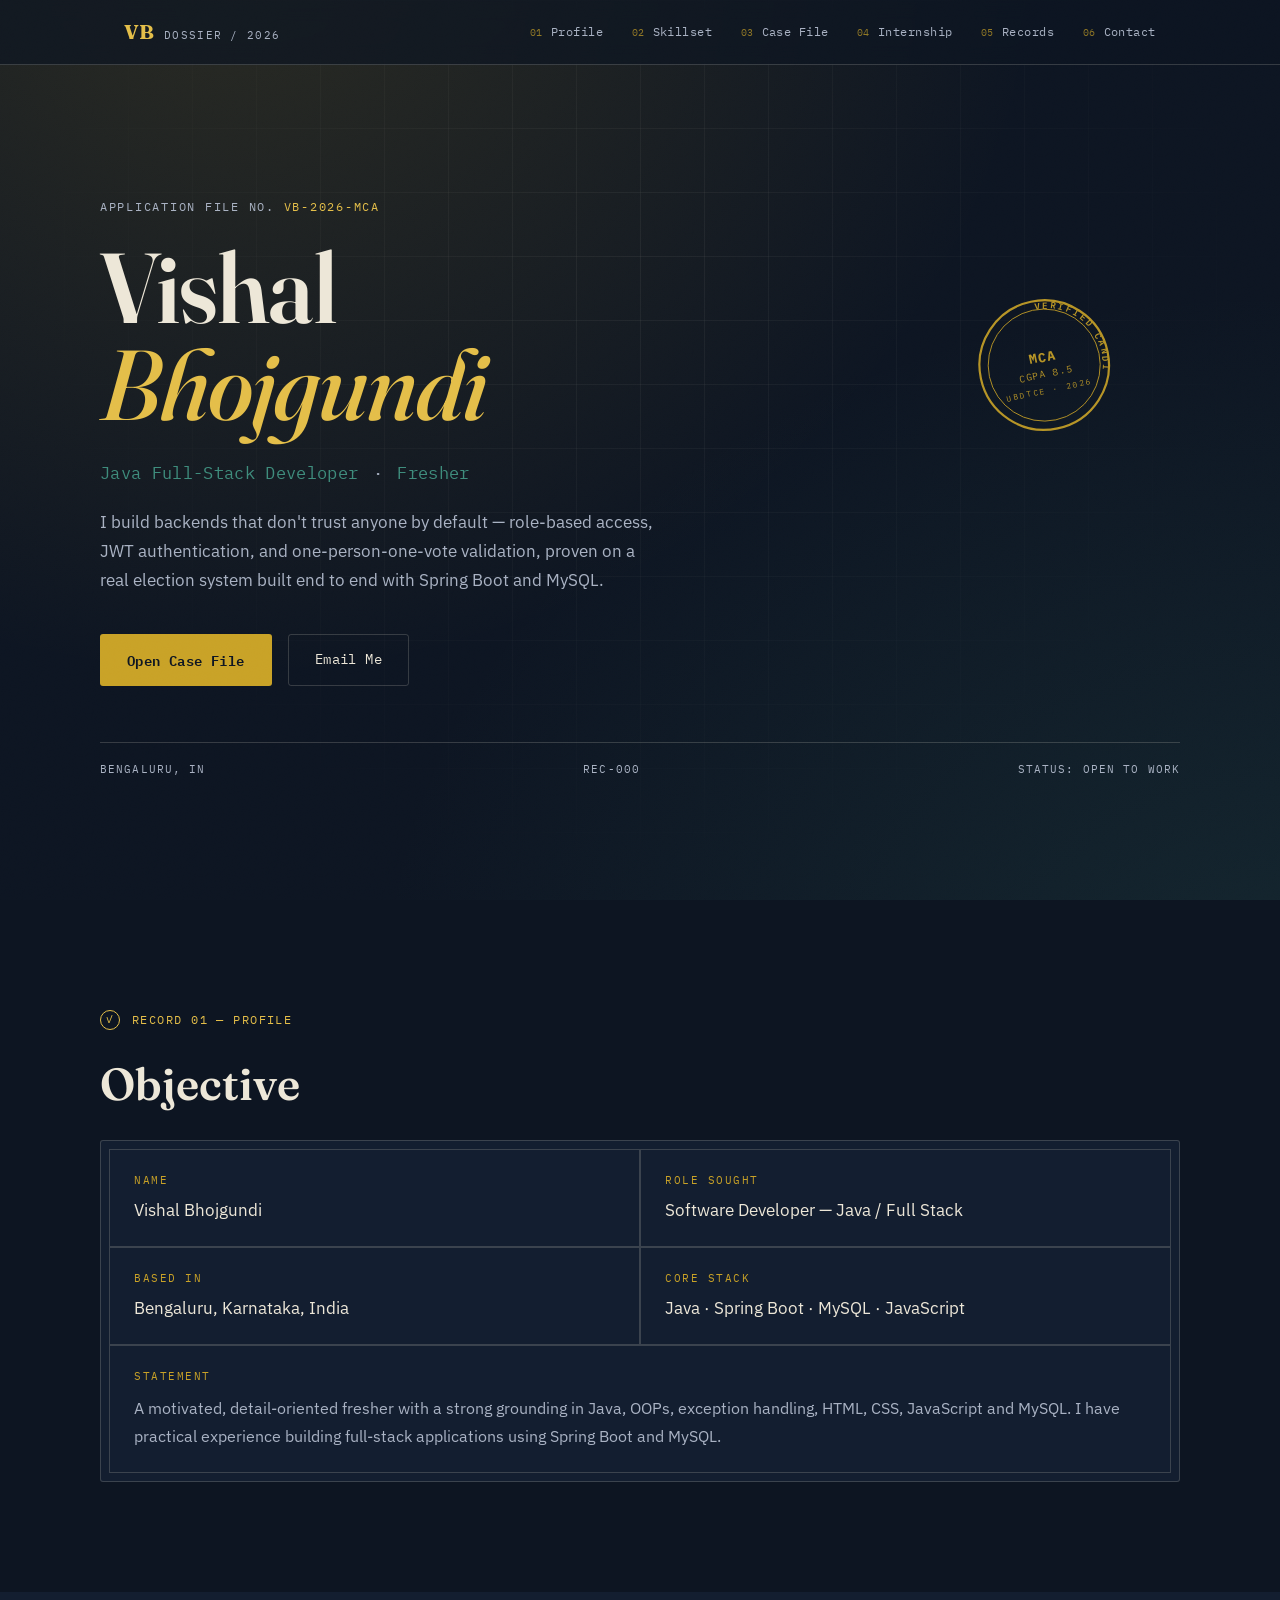
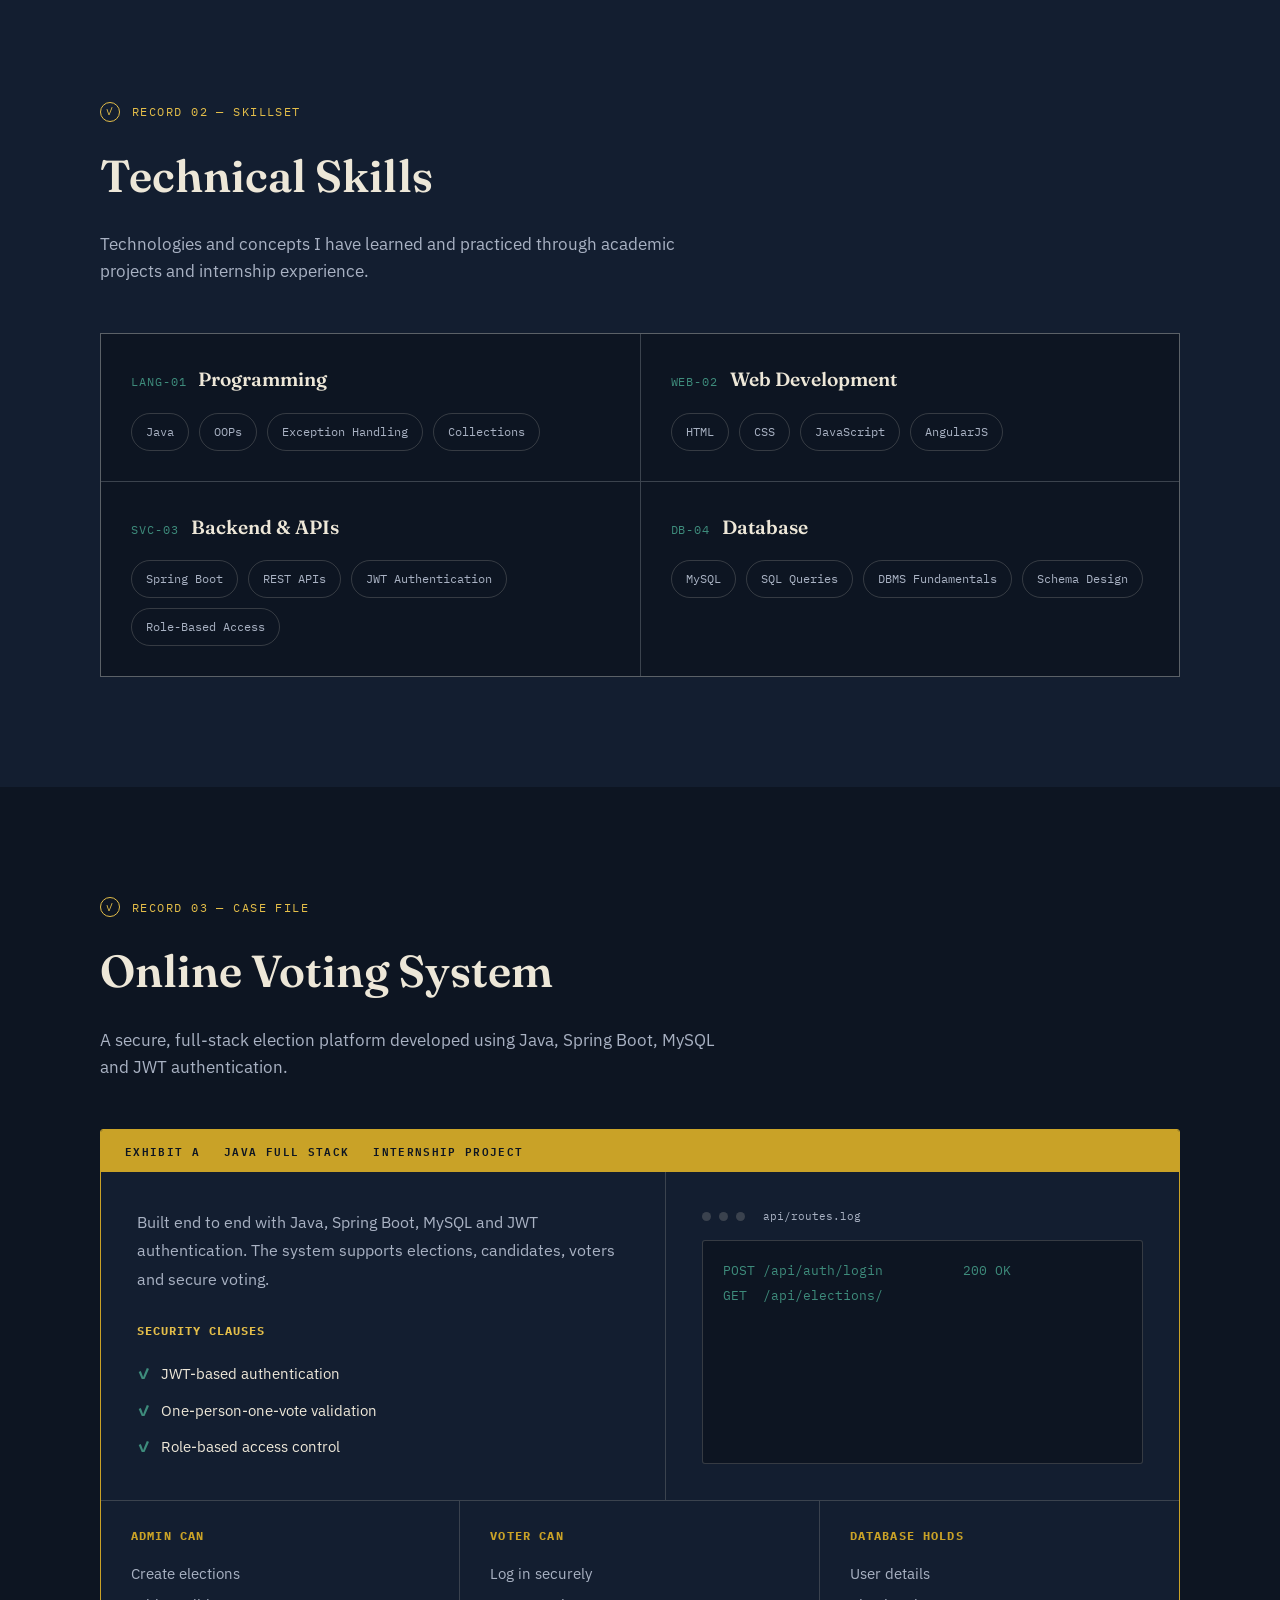
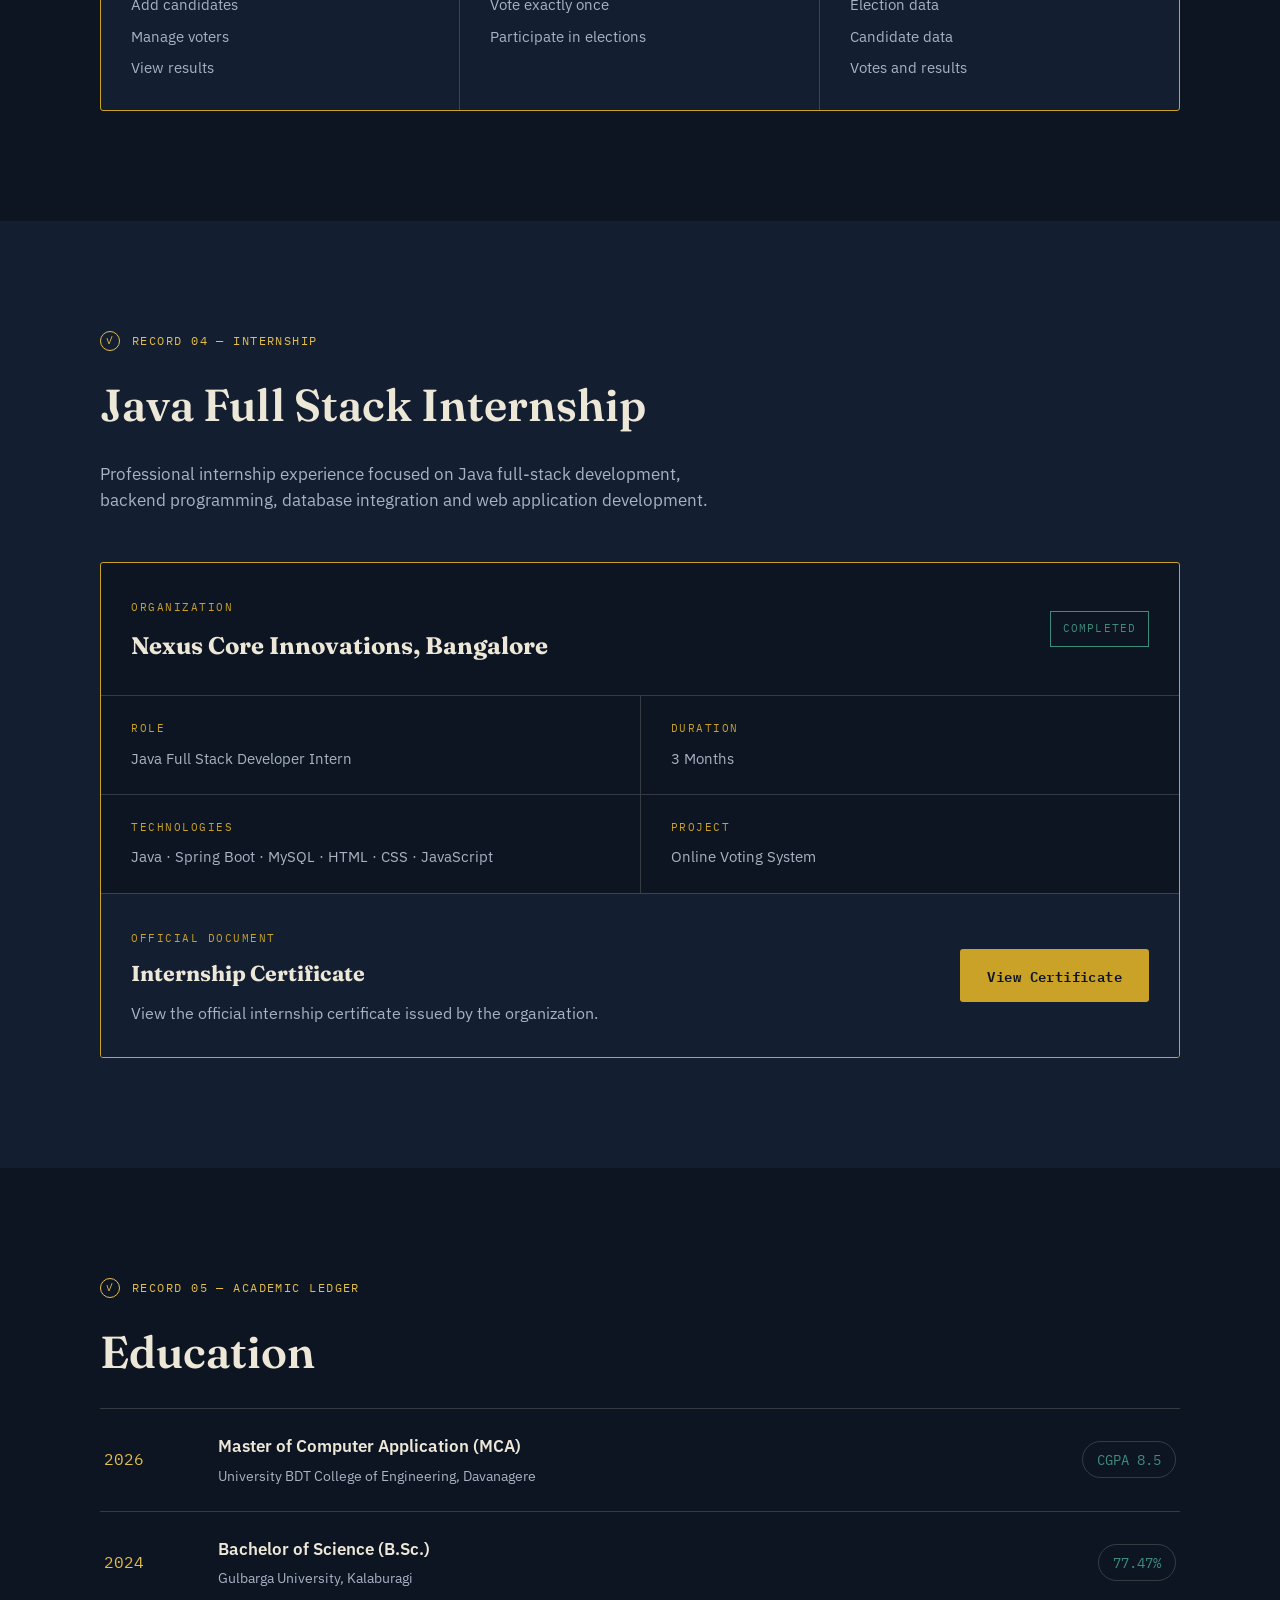
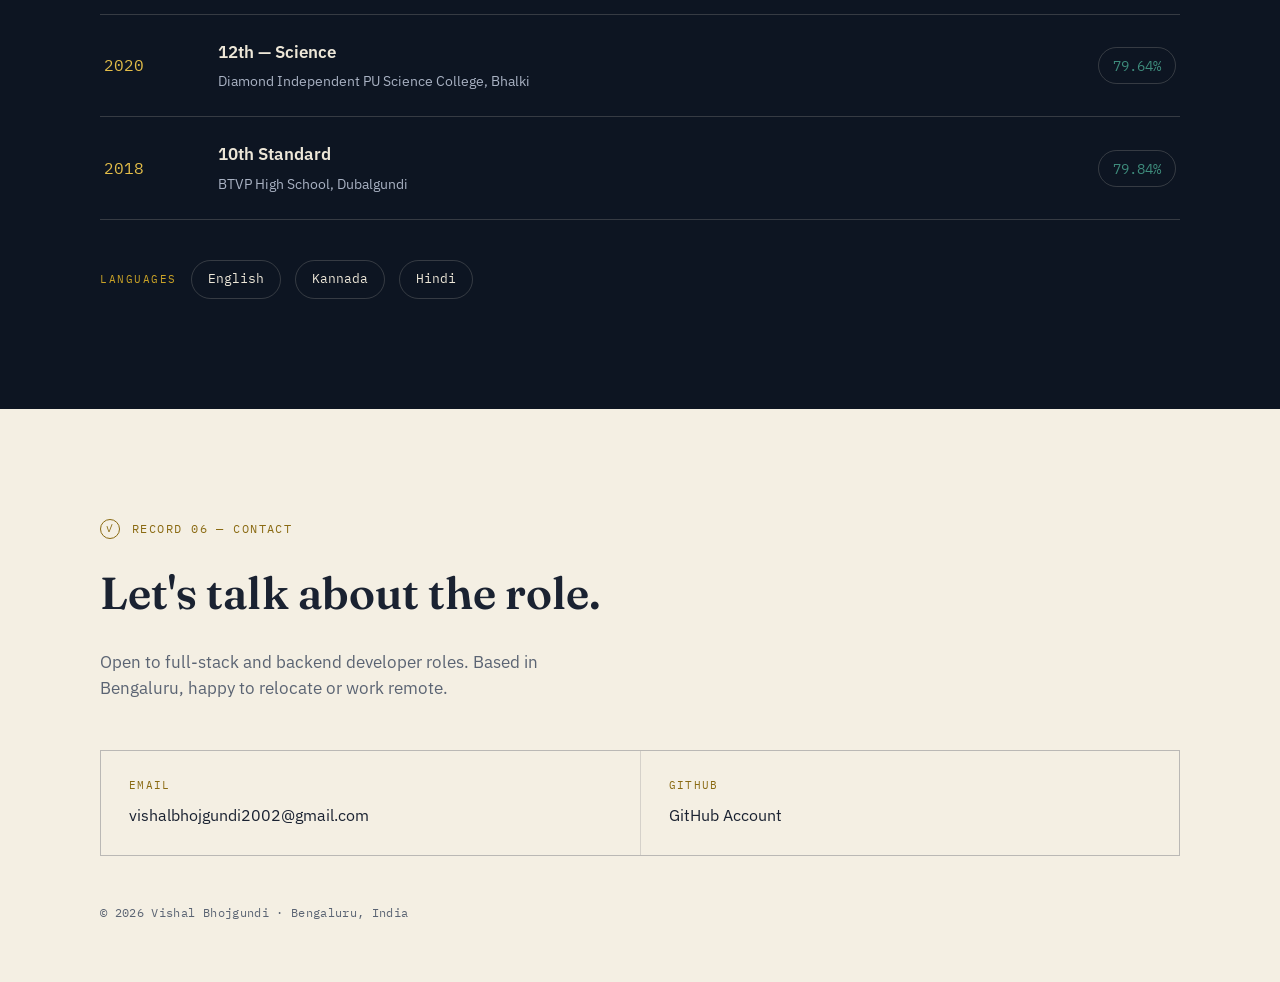
==== src/main/webapp/index.html @ 798e5aff "Convert portfolio to Maven Tomcat application" ====
<!DOCTYPE html>
<html lang="en">

<head>

  <meta charset="UTF-8">

  <meta name="viewport"
        content="width=device-width, initial-scale=1.0">

  <title>
    Vishal Bhojgundi — Java Full-Stack Developer
  </title>

  <meta
          name="description"
          content="Portfolio of Vishal Bhojgundi, Java Full-Stack Developer."
  >

  <!-- Google Fonts -->
  <link rel="preconnect"
        href="https://fonts.googleapis.com">

  <link
          href="https://fonts.googleapis.com/css2?family=Fraunces:opsz,wght@9..144,300;9..144,500;9..144,600;9..144,700&family=IBM+Plex+Mono:wght@400;500;600&family=IBM+Plex+Sans:wght@400;500;600&display=swap"
          rel="stylesheet">

  <!-- Main CSS -->
  <link rel="stylesheet" href="style.css">

</head>


<body>

<!-- =========================================================
     GRAIN
     ========================================================= -->

<div class="grain" aria-hidden="true"></div>


<!-- =========================================================
     NAVIGATION
     ========================================================= -->

<nav class="topbar" id="topbar">

  <div class="topbar-inner">

    <a href="#top" class="brand">

            <span class="brand-mark">
                VB
            </span>

      <span class="brand-file">
                DOSSIER / 2026
            </span>

    </a>


    <button
            class="nav-toggle"
            id="navToggle"
            aria-label="Toggle navigation"
            aria-expanded="false">

      <span></span>
      <span></span>
      <span></span>

    </button>


    <ul class="nav-links" id="navLinks">

      <li>
        <a href="#profile">
          <span class="idx">01</span>
          Profile
        </a>
      </li>

      <li>
        <a href="#skills">
          <span class="idx">02</span>
          Skillset
        </a>
      </li>

      <li>
        <a href="#case-file">
          <span class="idx">03</span>
          Case File
        </a>
      </li>

      <!-- NEW -->
      <li>
        <a href="#internship">
          <span class="idx">04</span>
          Internship
        </a>
      </li>

      <li>
        <a href="#education">
          <span class="idx">05</span>
          Records
        </a>
      </li>

      <li>
        <a href="#contact">
          <span class="idx">06</span>
          Contact
        </a>
      </li>

    </ul>

  </div>

</nav>



<!-- =========================================================
     HERO
     ========================================================= -->

<header class="hero" id="top">

  <div class="hero-inner">

    <p class="hero-eyebrow">

      Application File No.

      <span>
                VB-2026-MCA
            </span>

    </p>


    <h1 class="hero-title">

      Vishal

      <br>

      <span class="hero-title-accent">
                Bhojgundi
            </span>

    </h1>


    <p class="hero-role">

      Java Full-Stack Developer

      <span class="dot">
                &middot;
            </span>

      Fresher

    </p>


    <p class="hero-desc">

      I build backends that don't trust anyone by default —
      role-based access, JWT authentication, and
      one-person-one-vote validation, proven on a real
      election system built end to end with Spring Boot
      and MySQL.

    </p>


    <div class="hero-actions">

      <a
              href="#case-file"
              class="btn btn-primary">

        Open Case File

      </a>


      <a
              href="mailto:vishalbhojgundi2002@gmail.com"
              class="btn btn-ghost">

        Email Me

      </a>

    </div>


    <!-- STAMP -->

    <div
            class="hero-stamp"
            id="heroStamp"
            aria-hidden="true">

      <svg
              viewBox="0 0 160 160"
              width="140"
              height="140"
              xmlns:xlink="http://www.w3.org/1999/xlink">

        <circle
                cx="80"
                cy="80"
                r="74"
                fill="none"
                stroke="currentColor"
                stroke-width="2.5"
        />

        <circle
                cx="80"
                cy="80"
                r="64"
                fill="none"
                stroke="currentColor"
                stroke-width="1"
        />

        <path
                id="stampCircleTop"
                d="M 80 16 A 64 64 0 0 1 143.7 100"
                fill="none"
        />

        <text
                font-family="'IBM Plex Mono', monospace"
                font-size="10.5"
                font-weight="600"
                letter-spacing="3"
                fill="currentColor">

          <textPath
                  xlink:href="#stampCircleTop"
                  href="#stampCircleTop"
                  startOffset="2%">

            VERIFIED CANDIDATE

          </textPath>

        </text>


        <text
                x="80"
                y="76"
                text-anchor="middle"
                font-family="'IBM Plex Mono', monospace"
                font-size="15"
                font-weight="700"
                letter-spacing="1"
                fill="currentColor">

          MCA

        </text>


        <text
                x="80"
                y="94"
                text-anchor="middle"
                font-family="'IBM Plex Mono', monospace"
                font-size="11"
                letter-spacing="1"
                fill="currentColor">

          CGPA 8.5

        </text>


        <text
                x="80"
                y="112"
                text-anchor="middle"
                font-family="'IBM Plex Mono', monospace"
                font-size="9"
                letter-spacing="2"
                fill="currentColor">

          UBDTCE · 2026

        </text>

      </svg>

    </div>

  </div>


  <div
          class="hero-ledger"
          aria-hidden="true">

        <span>
            BENGALURU, IN
        </span>

    <span>
            REC-000
        </span>

    <span>
            STATUS: OPEN TO WORK
        </span>

  </div>

</header>



<main>


  <!-- =========================================================
       PROFILE
       ========================================================= -->

  <section
          class="section"
          id="profile">

    <div class="section-inner">


      <p class="section-tag">

            <span
                    class="seal"
                    data-seal>
            </span>

        Record 01 — Profile

      </p>


      <h2 class="section-title">
        Objective
      </h2>


      <div class="dossier-card">


        <div class="dossier-field">

                <span class="field-label">
                    NAME
                </span>

          <span class="field-value">
                    Vishal Bhojgundi
                </span>

        </div>


        <div class="dossier-field">

                <span class="field-label">
                    ROLE SOUGHT
                </span>

          <span class="field-value">
                    Software Developer — Java / Full Stack
                </span>

        </div>


        <div class="dossier-field">

                <span class="field-label">
                    BASED IN
                </span>

          <span class="field-value">
                    Bengaluru, Karnataka, India
                </span>

        </div>


        <div class="dossier-field">

                <span class="field-label">
                    CORE STACK
                </span>

          <span class="field-value">
                    Java · Spring Boot · MySQL · JavaScript
                </span>

        </div>


        <div class="dossier-field dossier-field-wide">

                <span class="field-label">
                    STATEMENT
                </span>

          <p class="field-value">

            A motivated, detail-oriented fresher with
            a strong grounding in Java, OOPs, exception
            handling, HTML, CSS, JavaScript and MySQL.
            I have practical experience building full-stack
            applications using Spring Boot and MySQL.

          </p>

        </div>


      </div>

    </div>

  </section>



  <!-- =========================================================
       SKILLS
       ========================================================= -->

  <section
          class="section section-alt"
          id="skills">

    <div class="section-inner">


      <p class="section-tag">

            <span
                    class="seal"
                    data-seal>
            </span>

        Record 02 — Skillset

      </p>


      <h2 class="section-title">
        Technical Skills
      </h2>


      <p class="section-lede">

        Technologies and concepts I have learned and
        practiced through academic projects and
        internship experience.

      </p>


      <div class="skill-grid">


        <article class="skill-block">

          <header class="skill-block-head">

                    <span class="skill-code">
                        LANG-01
                    </span>

            <h3>
              Programming
            </h3>

          </header>


          <ul class="tag-row">

            <li class="tag">
              Java
            </li>

            <li class="tag">
              OOPs
            </li>

            <li class="tag">
              Exception Handling
            </li>

            <li class="tag">
              Collections
            </li>

          </ul>

        </article>



        <article class="skill-block">

          <header class="skill-block-head">

                    <span class="skill-code">
                        WEB-02
                    </span>

            <h3>
              Web Development
            </h3>

          </header>


          <ul class="tag-row">

            <li class="tag">
              HTML
            </li>

            <li class="tag">
              CSS
            </li>

            <li class="tag">
              JavaScript
            </li>

            <li class="tag">
              AngularJS
            </li>

          </ul>

        </article>



        <article class="skill-block">

          <header class="skill-block-head">

                    <span class="skill-code">
                        SVC-03
                    </span>

            <h3>
              Backend & APIs
            </h3>

          </header>


          <ul class="tag-row">

            <li class="tag">
              Spring Boot
            </li>

            <li class="tag">
              REST APIs
            </li>

            <li class="tag">
              JWT Authentication
            </li>

            <li class="tag">
              Role-Based Access
            </li>

          </ul>

        </article>



        <article class="skill-block">

          <header class="skill-block-head">

                    <span class="skill-code">
                        DB-04
                    </span>

            <h3>
              Database
            </h3>

          </header>


          <ul class="tag-row">

            <li class="tag">
              MySQL
            </li>

            <li class="tag">
              SQL Queries
            </li>

            <li class="tag">
              DBMS Fundamentals
            </li>

            <li class="tag">
              Schema Design
            </li>

          </ul>

        </article>


      </div>

    </div>

  </section>



  <!-- =========================================================
       CASE FILE
       ========================================================= -->

  <section
          class="section"
          id="case-file">

    <div class="section-inner">


      <p class="section-tag">

            <span
                    class="seal"
                    data-seal>
            </span>

        Record 03 — Case File

      </p>


      <h2 class="section-title">
        Online Voting System
      </h2>


      <p class="section-lede">

        A secure, full-stack election platform developed
        using Java, Spring Boot, MySQL and JWT authentication.

      </p>


      <div class="case-file">


        <div
                class="case-file-strip">

                <span>
                    EXHIBIT A
                </span>

          <span>
                    JAVA FULL STACK
                </span>

          <span>
                    INTERNSHIP PROJECT
                </span>

        </div>


        <div class="case-file-body">


          <div class="case-file-desc">

            <p>

              Built end to end with Java, Spring Boot,
              MySQL and JWT authentication. The system
              supports elections, candidates, voters
              and secure voting.

            </p>


            <div class="clause-group">

              <h4>
                Security clauses
              </h4>


              <ul class="clause-list">


                <li>

                                <span class="clause-tick">
                                    ✓
                                </span>

                  JWT-based authentication

                </li>


                <li>

                                <span class="clause-tick">
                                    ✓
                                </span>

                  One-person-one-vote validation

                </li>


                <li>

                                <span class="clause-tick">
                                    ✓
                                </span>

                  Role-based access control

                </li>


              </ul>

            </div>

          </div>


          <div class="case-file-terminal">


            <div class="terminal-head">

              <span class="terminal-dot"></span>
              <span class="terminal-dot"></span>
              <span class="terminal-dot"></span>

              <span class="terminal-title">
                            api/routes.log
                        </span>

            </div>


            <pre
                    class="terminal-body"
                    id="terminalBody">
                    </pre>

          </div>

        </div>


        <div class="case-file-columns">


          <div class="case-col">

            <h5>
              Admin can
            </h5>

            <ul>

              <li>
                Create elections
              </li>

              <li>
                Add candidates
              </li>

              <li>
                Manage voters
              </li>

              <li>
                View results
              </li>

            </ul>

          </div>


          <div class="case-col">

            <h5>
              Voter can
            </h5>

            <ul>

              <li>
                Log in securely
              </li>

              <li>
                Vote exactly once
              </li>

              <li>
                Participate in elections
              </li>

            </ul>

          </div>


          <div class="case-col">

            <h5>
              Database holds
            </h5>

            <ul>

              <li>
                User details
              </li>

              <li>
                Election data
              </li>

              <li>
                Candidate data
              </li>

              <li>
                Votes and results
              </li>

            </ul>

          </div>


        </div>

      </div>

    </div>

  </section>



  <!-- =========================================================
       INTERNSHIP + CERTIFICATE
       ========================================================= -->

  <section
          class="section section-alt"
          id="internship">

    <div class="section-inner">


      <p class="section-tag">

            <span
                    class="seal"
                    data-seal>
            </span>

        Record 04 — Internship

      </p>


      <h2 class="section-title">
        Java Full Stack Internship
      </h2>


      <p class="section-lede">

        Professional internship experience focused on
        Java full-stack development, backend programming,
        database integration and web application development.

      </p>


      <!-- INTERNSHIP CARD -->

      <div class="internship-card">


        <!-- HEADER -->

        <div class="internship-header">

          <div>

                    <span class="field-label">
                        ORGANIZATION
                    </span>

            <h3>
              Nexus Core Innovations, Bangalore
            </h3>

          </div>


          <span class="internship-badge">
                    COMPLETED
                </span>

        </div>


        <!-- DETAILS -->

        <div class="internship-details">


          <div class="internship-detail">

                    <span class="field-label">
                        ROLE
                    </span>

            <span>
                        Java Full Stack Developer Intern
                    </span>

          </div>


          <div class="internship-detail">

                    <span class="field-label">
                        DURATION
                    </span>

            <span>
                        3 Months
                    </span>

          </div>


          <div class="internship-detail">

                    <span class="field-label">
                        TECHNOLOGIES
                    </span>

            <span>
                        Java · Spring Boot · MySQL · HTML · CSS · JavaScript
                    </span>

          </div>


          <div class="internship-detail">

                    <span class="field-label">
                        PROJECT
                    </span>

            <span>
                        Online Voting System
                    </span>

          </div>


        </div>


        <!-- CERTIFICATE -->

        <div class="certificate-area">


          <div class="certificate-info">

                    <span class="field-label">
                        OFFICIAL DOCUMENT
                    </span>


            <h3>
              Internship Certificate
            </h3>


            <p>
              View the official internship certificate
              issued by the organization.
            </p>

          </div>


          <div class="certificate-actions">


            <!-- VIEW CERTIFICATE -->

            <button
                    type="button"
                    id="viewCertificateBtn"
                    class="btn btn-primary">

              View Certificate

            </button>
          </div>

        </div>


      </div>

    </div>

  </section>



  <!-- =========================================================
       EDUCATION
       ========================================================= -->

  <section
          class="section"
          id="education">

    <div class="section-inner">


      <p class="section-tag">

            <span
                    class="seal"
                    data-seal>
            </span>

        Record 05 — Academic Ledger

      </p>


      <h2 class="section-title">
        Education
      </h2>


      <ol class="ledger">


        <li class="ledger-row">

                <span class="ledger-year">
                    2026
                </span>


          <span class="ledger-main">

                    <strong>
                        Master of Computer Application (MCA)
                    </strong>

                    <em>
                        University BDT College of Engineering,
                        Davanagere
                    </em>

                </span>


          <span class="ledger-score">
                    CGPA 8.5
                </span>

        </li>



        <li class="ledger-row">

                <span class="ledger-year">
                    2024
                </span>


          <span class="ledger-main">

                    <strong>
                        Bachelor of Science (B.Sc.)
                    </strong>

                    <em>
                        Gulbarga University, Kalaburagi
                    </em>

                </span>


          <span class="ledger-score">
                    77.47%
                </span>

        </li>



        <li class="ledger-row">

                <span class="ledger-year">
                    2020
                </span>


          <span class="ledger-main">

                    <strong>
                        12th — Science
                    </strong>

                    <em>
                        Diamond Independent PU Science College,
                        Bhalki
                    </em>

                </span>


          <span class="ledger-score">
                    79.64%
                </span>

        </li>



        <li class="ledger-row">

                <span class="ledger-year">
                    2018
                </span>


          <span class="ledger-main">

                    <strong>
                        10th Standard
                    </strong>

                    <em>
                        BTVP High School, Dubalgundi
                    </em>

                </span>


          <span class="ledger-score">
                    79.84%
                </span>

        </li>


      </ol>


      <div class="lang-row">

            <span class="field-label">
                LANGUAGES
            </span>

        <span class="lang-pill">
                English
            </span>

        <span class="lang-pill">
                Kannada
            </span>

        <span class="lang-pill">
                Hindi
            </span>

      </div>

    </div>

  </section>



  <!-- =========================================================
       CONTACT
       ========================================================= -->

  <footer
          class="section contact"
          id="contact">

    <div class="section-inner">


      <p class="section-tag section-tag-light">

            <span
                    class="seal seal-light"
                    data-seal>
            </span>

        Record 06 — Contact

      </p>


      <h2 class="section-title contact-title">

        Let's talk about the role.

      </h2>


      <p class="contact-lede">

        Open to full-stack and backend developer roles.
        Based in Bengaluru, happy to relocate or work remote.

      </p>


      <div class="contact-grid">


        <a
                class="contact-card"
                href="mailto:vishalbhojgundi2002@gmail.com">

                <span class="contact-label">
                    Email
                </span>

          <span class="contact-value">
                    vishalbhojgundi2002@gmail.com
                </span>

        </a>


        <a
                class="contact-card"
                href="https://github.com/vishalbhojgundi"
                target="_blank"
                rel="noopener noreferrer">

                <span class="contact-label">
                    GitHub
                </span>

          <span class="contact-value">
                    GitHub Account
                </span>

        </a>
      </div>


      <p class="footer-fine">

        © 2026 Vishal Bhojgundi · Bengaluru, India

      </p>

    </div>

  </footer>


</main>

<!-- =========================================================
     CERTIFICATE VIEWER MODAL
     ========================================================= -->

<div class="certificate-modal" id="certificateModal">

  <div class="certificate-modal-box">

    <button
            type="button"
            class="certificate-modal-close"
            id="closeCertificateModal">
      &times;
    </button>

    <p class="section-tag">
      Certificate Verification
    </p>

    <h2>
      View Internship Certificate
    </h2>

    <p class="certificate-modal-text">
      Please enter your details before viewing the certificate.
    </p>


    <form id="certificateViewerForm">

      <div class="certificate-form-group">

        <label for="viewerName">
          Name
        </label>

        <input
                type="text"
                id="viewerName"
                name="name"
                placeholder="Enter your name"
                required
                maxlength="100">

      </div>


      <div class="certificate-form-group">

        <label for="viewerGender">
          Gender
        </label>

        <select
                id="viewerGender"
                name="gender"
                required>

          <option value="">
            Select Gender
          </option>

          <option value="Male">
            Male
          </option>

          <option value="Female">
            Female
          </option>

          <option value="Other">
            Other
          </option>

          <option value="Prefer not to say">
            Prefer not to say
          </option>

        </select>

      </div>


      <button
              type="submit"
              class="btn btn-primary certificate-submit-btn">

        Submit & View Certificate

      </button>

      <p
              id="certificateMessage"
              class="certificate-message">
      </p>

    </form>

  </div>

</div>
<!-- JavaScript -->

<script src="script.js"></script>

</body>

</html>
---- src/main/webapp/style.css ----
/* ============================================================
   WEBSITE VARIABLES
   ============================================================ */

:root {

    --ink-900: #0D1522;
    --ink-800: #131E30;
    --ink-700: #1B2A42;

    --paper: #F4EFE3;
    --paper-dim: #E9E2D0;

    --brass: #C9A227;
    --brass-bright: #E4BE49;

    --teal: #3E8C7C;

    --text-light: #EDE7D8;
    --text-light-dim: #A9B2C3;

    --text-dark: #1A2231;
    --text-dark-dim: #5B6473;

    --line-light: rgba(237,231,216,0.18);
    --line-dark: rgba(26,34,49,0.14);

    --font-display: "Fraunces", Georgia, serif;
    --font-body: "IBM Plex Sans", system-ui, sans-serif;
    --font-mono: "IBM Plex Mono", ui-monospace, monospace;

    --container: 1080px;
    --radius: 3px;
}



/* ============================================================
   BASIC RESET
   ============================================================ */

*,
*::before,
*::after {
    box-sizing: border-box;
}


html {
    scroll-behavior: smooth;
}


body {
    margin: 0;

    background: var(--ink-900);

    color: var(--text-light);

    font-family: var(--font-body);

    font-size: 16px;

    line-height: 1.6;

    -webkit-font-smoothing: antialiased;
}


a {
    color: inherit;
    text-decoration: none;
}


ul,
ol {
    list-style: none;

    margin: 0;

    padding: 0;
}


h1,
h2,
h3,
h4,
h5 {
    margin: 0;

    font-family: var(--font-display);
}


p {
    margin: 0;
}


::selection {
    background: var(--brass);

    color: var(--ink-900);
}


:focus-visible {
    outline: 2px solid var(--brass-bright);

    outline-offset: 3px;
}



/* ============================================================
   GRAIN
   ============================================================ */

.grain {

    position: fixed;

    inset: 0;

    pointer-events: none;

    z-index: 999;

    opacity: 0.035;

    mix-blend-mode: overlay;

    background-image:

        url("data:image/svg+xml,%3Csvg xmlns='http://www.w3.org/2000/svg' width='120' height='120'%3E%3Cfilter id='n'%3E%3CfeTurbulence type='fractalNoise' baseFrequency='0.85' numOctaves='2' stitchTiles='stitch'/%3E%3C/filter%3E%3Crect width='100%25' height='100%25' filter='url(%23n)'/%3E%3C/svg%3E");

}



/* ============================================================
   NAVIGATION
   ============================================================ */

.topbar {

    position: fixed;

    top: 0;

    left: 0;

    right: 0;

    z-index: 100;

    background: rgba(13,21,34,0.72);

    backdrop-filter: blur(10px);

    border-bottom: 1px solid var(--line-light);
}


.topbar-inner {

    max-width: var(--container);

    margin: 0 auto;

    padding: 16px 24px;

    display: flex;

    align-items: center;

    justify-content: space-between;
}


.brand {

    display: flex;

    align-items: baseline;

    gap: 10px;
}


.brand-mark {

    font-family: var(--font-display);

    font-weight: 700;

    font-size: 1.25rem;

    color: var(--brass-bright);
}


.brand-file {

    font-family: var(--font-mono);

    font-size: 0.68rem;

    letter-spacing: 0.12em;

    color: var(--text-light-dim);

    text-transform: uppercase;
}


.nav-links {

    display: flex;

    gap: 28px;
}


.nav-links a {

    font-family: var(--font-mono);

    font-size: 0.78rem;

    letter-spacing: 0.04em;

    color: var(--text-light-dim);

    display: flex;

    align-items: center;

    gap: 8px;

    transition: color 0.2s ease;
}


.nav-links a:hover {

    color: var(--brass-bright);
}


.nav-links .idx {

    font-size: 0.65rem;

    color: var(--brass);

    opacity: 0.7;
}


.nav-toggle {

    display: none;

    background: none;

    border: none;

    cursor: pointer;

    padding: 8px;

    flex-direction: column;

    gap: 5px;
}


.nav-toggle span {

    width: 22px;

    height: 2px;

    background: var(--text-light);

    display: block;
}



/* ============================================================
   HERO
   ============================================================ */

.hero {

    position: relative;

    min-height: 100vh;

    display: flex;

    flex-direction: column;

    justify-content: center;

    padding: 140px 24px 64px;

    background:

        radial-gradient(
            ellipse at 18% -10%,
            rgba(201,162,39,0.16),
            transparent 55%
        ),

        radial-gradient(
            ellipse at 100% 110%,
            rgba(62,140,124,0.14),
            transparent 50%
        ),

        var(--ink-900);

    overflow: hidden;
}


.hero::before {

    content: "";

    position: absolute;

    inset: 0;

    background-image:

        linear-gradient(
            var(--line-light) 1px,
            transparent 1px
        ),

        linear-gradient(
            90deg,
            var(--line-light) 1px,
            transparent 1px
        );

    background-size: 64px 64px;

    opacity: 0.35;

    mask-image:
        radial-gradient(
            ellipse at 50% 30%,
            black 0%,
            transparent 70%
        );
}


.hero-inner {

    position: relative;

    z-index: 2;

    max-width: var(--container);

    margin: 0 auto;

    width: 100%;
}


.hero-eyebrow {

    font-family: var(--font-mono);

    font-size: 0.78rem;

    letter-spacing: 0.14em;

    color: var(--text-light-dim);

    text-transform: uppercase;

    margin-bottom: 22px;
}


.hero-eyebrow span {

    color: var(--brass-bright);
}


.hero-title {

    font-size: clamp(3rem, 8vw, 6.2rem);

    font-weight: 600;

    line-height: 0.98;

    letter-spacing: -0.01em;

    color: var(--text-light);
}


.hero-title-accent {

    font-style: italic;

    font-weight: 500;

    color: var(--brass-bright);
}


.hero-role {

    margin-top: 26px;

    font-family: var(--font-mono);

    font-size: 1.05rem;

    color: var(--teal);

    letter-spacing: 0.02em;
}


.hero-role .dot {

    color: var(--text-light-dim);

    margin: 0 4px;
}


.hero-desc {

    margin-top: 22px;

    max-width: 560px;

    font-size: 1.05rem;

    color: var(--text-light-dim);

    line-height: 1.7;
}


.hero-actions {

    margin-top: 40px;

    display: flex;

    gap: 16px;

    flex-wrap: wrap;
}



/* ============================================================
   BUTTONS
   ============================================================ */

.btn {

    display: inline-flex;

    align-items: center;

    justify-content: center;

    gap: 10px;

    padding: 14px 26px;

    border-radius: var(--radius);

    font-family: var(--font-mono);

    font-size: 0.85rem;

    letter-spacing: 0.03em;

    border: 1px solid transparent;

    cursor: pointer;

    transition:
        all 0.2s ease;
}


.btn-primary {

    background: var(--brass);

    color: var(--ink-900);

    font-weight: 600;
}


.btn-primary:hover {

    background: var(--brass-bright);

    transform: translateY(-2px);
}


.btn-ghost {

    border-color: var(--line-light);

    color: var(--text-light);
}


.btn-ghost:hover {

    border-color: var(--brass-bright);

    color: var(--brass-bright);

    transform: translateY(-2px);
}



/* ============================================================
   HERO STAMP
   ============================================================ */

.hero-stamp {

    position: absolute;

    right: 6%;

    top: 20%;

    color: var(--brass);

    opacity: 0;

    transform:
        rotate(-18deg)
        scale(0.6);

    transition:
        opacity 0.9s ease,
        transform 0.9s cubic-bezier(.2,.9,.2,1.2);
}


.hero-stamp.stamped {

    opacity: 0.9;

    transform:
        rotate(-12deg)
        scale(1);
}


.hero-ledger {

    position: relative;

    z-index: 2;

    max-width: var(--container);

    margin: 56px auto 0;

    width: 100%;

    display: flex;

    justify-content: space-between;

    flex-wrap: wrap;

    gap: 10px;

    padding-top: 18px;

    border-top: 1px solid var(--line-light);

    font-family: var(--font-mono);

    font-size: 0.7rem;

    letter-spacing: 0.1em;

    color: var(--text-light-dim);

    text-transform: uppercase;
}



/* ============================================================
   SECTIONS
   ============================================================ */

.section {

    padding: 110px 24px;

    background: var(--ink-900);
}


.section-alt {

    background: var(--ink-800);
}


.section-inner {

    max-width: var(--container);

    margin: 0 auto;
}


.section-tag {

    display: flex;

    align-items: center;

    gap: 12px;

    font-family: var(--font-mono);

    font-size: 0.75rem;

    letter-spacing: 0.12em;

    text-transform: uppercase;

    color: var(--brass-bright);

    margin-bottom: 18px;
}


.seal {

    width: 20px;

    height: 20px;

    border-radius: 50%;

    border: 1.5px solid currentColor;

    display: inline-block;

    position: relative;

    opacity: 0;

    transform:
        rotate(-40deg)
        scale(0.4);

    transition:
        opacity 0.6s ease,
        transform 0.6s cubic-bezier(.2,.9,.2,1.2);
}


.seal::after {

    content: "✓";

    position: absolute;

    inset: 0;

    display: flex;

    align-items: center;

    justify-content: center;

    font-size: 11px;
}


.seal.stamped {

    opacity: 1;

    transform:
        rotate(0deg)
        scale(1);
}


.section-title {

    font-size: clamp(2rem, 4vw, 2.8rem);

    font-weight: 600;

    color: var(--text-light);

    margin-bottom: 20px;
}


.section-lede {

    font-size: 1.05rem;

    color: var(--text-light-dim);

    max-width: 620px;

    margin-bottom: 48px;
}



/* ============================================================
   PROFILE
   ============================================================ */

.dossier-card {

    border: 1px solid var(--line-light);

    border-radius: var(--radius);

    padding: 8px;

    display: grid;

    grid-template-columns:
        repeat(2, 1fr);

    background: var(--ink-800);
}


.dossier-field {

    padding: 22px 24px;

    border: 1px solid var(--line-light);

    display: flex;

    flex-direction: column;

    gap: 8px;
}


.dossier-field-wide {

    grid-column: 1 / -1;
}


.field-label {

    font-family: var(--font-mono);

    font-size: 0.68rem;

    letter-spacing: 0.14em;

    color: var(--brass);

    text-transform: uppercase;
}


.field-value {

    font-size: 1.05rem;

    color: var(--text-light);
}


.dossier-field-wide .field-value {

    color: var(--text-light-dim);

    line-height: 1.75;

    font-size: 1rem;
}



/* ============================================================
   SKILLS
   ============================================================ */

.skill-grid {

    display: grid;

    grid-template-columns:
        repeat(2, 1fr);

    gap: 1px;

    background: var(--line-light);

    border: 1px solid var(--line-light);
}


.skill-block {

    background: var(--ink-900);

    padding: 30px;
}


.skill-block-head {

    display: flex;

    align-items: baseline;

    gap: 12px;

    margin-bottom: 18px;
}


.skill-code {

    font-family: var(--font-mono);

    font-size: 0.72rem;

    color: var(--teal);

    letter-spacing: 0.08em;
}


.skill-block-head h3 {

    font-size: 1.2rem;

    color: var(--text-light);

    font-weight: 600;
}


.tag-row {

    display: flex;

    flex-wrap: wrap;

    gap: 10px;
}


.tag {

    font-family: var(--font-mono);

    font-size: 0.78rem;

    border: 1px solid var(--line-light);

    color: var(--text-light-dim);

    padding: 8px 14px;

    border-radius: 999px;

    transition:
        border-color 0.2s ease,
        color 0.2s ease,
        transform 0.2s ease;
}


.tag:hover {

    border-color: var(--brass-bright);

    color: var(--brass-bright);

    transform: translateY(-2px);
}



/* ============================================================
   CASE FILE
   ============================================================ */

.case-file {

    border: 1px solid var(--brass);

    border-radius: var(--radius);

    overflow: hidden;

    background: var(--ink-800);
}


.case-file-strip {

    display: flex;

    gap: 24px;

    padding: 12px 24px;

    background: var(--brass);

    color: var(--ink-900);

    font-family: var(--font-mono);

    font-size: 0.7rem;

    letter-spacing: 0.12em;

    text-transform: uppercase;

    font-weight: 600;
}


.case-file-body {

    display: grid;

    grid-template-columns:
        1.1fr 1fr;
}


.case-file-desc {

    padding: 36px;

    border-right: 1px solid var(--line-light);
}


.case-file-desc > p {

    color: var(--text-light-dim);

    font-size: 1.02rem;

    line-height: 1.75;
}


.clause-group {

    margin-top: 28px;
}


.clause-group h4 {

    font-family: var(--font-mono);

    font-size: 0.78rem;

    letter-spacing: 0.08em;

    text-transform: uppercase;

    color: var(--brass-bright);

    margin-bottom: 14px;
}


.clause-list li {

    display: flex;

    gap: 10px;

    align-items: flex-start;

    color: var(--text-light);

    font-size: 0.95rem;

    padding: 6px 0;
}


.clause-tick {

    color: var(--teal);

    font-weight: 700;
}


.case-file-terminal {

    padding: 36px;

    display: flex;

    flex-direction: column;
}


.terminal-head {

    display: flex;

    align-items: center;

    gap: 8px;

    margin-bottom: 14px;
}


.terminal-dot {

    width: 9px;

    height: 9px;

    border-radius: 50%;

    background: var(--line-light);
}


.terminal-title {

    margin-left: 10px;

    font-family: var(--font-mono);

    font-size: 0.7rem;

    color: var(--text-light-dim);
}


.terminal-body {

    flex: 1;

    background: var(--ink-900);

    border: 1px solid var(--line-light);

    border-radius: var(--radius);

    padding: 18px 20px;

    margin: 0;

    font-family: var(--font-mono);

    font-size: 0.82rem;

    line-height: 1.9;

    color: var(--teal);

    white-space: pre-wrap;

    min-height: 210px;
}


.case-file-columns {

    display: grid;

    grid-template-columns:
        repeat(3, 1fr);

    border-top: 1px solid var(--line-light);
}


.case-col {

    padding: 26px 30px;

    border-right: 1px solid var(--line-light);
}


.case-col:last-child {

    border-right: none;
}


.case-col h5 {

    font-family: var(--font-mono);

    font-size: 0.72rem;

    letter-spacing: 0.1em;

    text-transform: uppercase;

    color: var(--brass);

    margin-bottom: 12px;
}


.case-col li {

    color: var(--text-light-dim);

    font-size: 0.92rem;

    padding: 4px 0;
}



/* ============================================================
   INTERNSHIP
   ============================================================ */

.internship-card {

    border: 1px solid var(--brass);

    border-radius: var(--radius);

    background: var(--ink-900);

    overflow: hidden;
}


/* HEADER */

.internship-header {

    padding: 30px;

    display: flex;

    justify-content: space-between;

    align-items: center;

    gap: 20px;

    border-bottom: 1px solid var(--line-light);
}


.internship-header h3 {

    margin-top: 8px;

    font-family: var(--font-display);

    font-size: 1.5rem;

    color: var(--text-light);
}


/* COMPLETED */

.internship-badge {

    font-family: var(--font-mono);

    font-size: 0.7rem;

    letter-spacing: 0.1em;

    padding: 8px 12px;

    border: 1px solid var(--teal);

    color: var(--teal);

    white-space: nowrap;
}


/* DETAILS */

.internship-details {

    display: grid;

    grid-template-columns:
        repeat(2, 1fr);

    gap: 1px;

    background: var(--line-light);
}


.internship-detail {

    padding: 24px 30px;

    background: var(--ink-900);

    display: flex;

    flex-direction: column;

    gap: 8px;

    color: var(--text-light-dim);
}


.internship-detail span:last-child {

    font-size: 0.95rem;

    line-height: 1.6;
}



/* ============================================================
   CERTIFICATE
   ============================================================ */

.certificate-area {

    padding: 30px;

    display: flex;

    justify-content: space-between;

    align-items: center;

    gap: 30px;

    border-top: 1px solid var(--line-light);

    background: var(--ink-800);
}


.certificate-info {

    max-width: 600px;
}


.certificate-info h3 {

    margin-top: 8px;

    font-family: var(--font-display);

    font-size: 1.35rem;

    color: var(--text-light);
}


.certificate-info p {

    margin-top: 8px;

    color: var(--text-light-dim);

    line-height: 1.7;
}


.certificate-actions {

    display: flex;

    gap: 12px;

    flex-wrap: wrap;

    flex-shrink: 0;
}



/* ============================================================
   EDUCATION
   ============================================================ */

.ledger {

    border-top: 1px solid var(--line-light);
}


.ledger-row {

    display: grid;

    grid-template-columns:
        90px 1fr auto;

    gap: 24px;

    align-items: center;

    padding: 24px 4px;

    border-bottom: 1px solid var(--line-light);
}


.ledger-year {

    font-family: var(--font-mono);

    font-size: 1rem;

    color: var(--brass-bright);
}


.ledger-main {

    display: flex;

    flex-direction: column;

    gap: 4px;
}


.ledger-main strong {

    font-size: 1.05rem;

    color: var(--text-light);

    font-weight: 600;
}


.ledger-main em {

    font-style: normal;

    font-size: 0.9rem;

    color: var(--text-light-dim);
}


.ledger-score {

    font-family: var(--font-mono);

    font-size: 0.9rem;

    color: var(--teal);

    border: 1px solid var(--line-light);

    padding: 6px 14px;

    border-radius: 999px;

    white-space: nowrap;
}


.lang-row {

    margin-top: 40px;

    display: flex;

    align-items: center;

    gap: 14px;

    flex-wrap: wrap;
}


.lang-pill {

    font-family: var(--font-mono);

    font-size: 0.8rem;

    color: var(--text-light);

    border: 1px solid var(--line-light);

    padding: 8px 16px;

    border-radius: 999px;
}



/* ============================================================
   CONTACT
   ============================================================ */

.contact {

    background: var(--paper);

    color: var(--text-dark);

    padding-bottom: 60px;
}


.section-tag-light {

    color: #8A6A12;
}


.seal-light {

    border-color: currentColor;
}


.contact-title {

    color: var(--text-dark);
}


.contact-lede {

    font-size: 1.05rem;

    color: var(--text-dark-dim);

    max-width: 520px;

    margin-bottom: 48px;
}


.contact-grid {

    display: grid;

    grid-template-columns:
        repeat(2, 1fr);

    gap: 1px;

    background: var(--line-dark);

    border: 1px solid var(--line-dark);
}


.contact-card {

    background: var(--paper);

    padding: 26px 28px;

    display: flex;

    flex-direction: column;

    gap: 8px;

    transition:
        background 0.2s ease;
}


.contact-card:hover {

    background: var(--paper-dim);
}


.contact-label {

    font-family: var(--font-mono);

    font-size: 0.7rem;

    letter-spacing: 0.12em;

    text-transform: uppercase;

    color: #8A6A12;
}


.contact-value {

    font-size: 1rem;

    color: var(--text-dark);

    word-break: break-word;
}


.footer-fine {

    margin-top: 48px;

    font-family: var(--font-mono);

    font-size: 0.72rem;

    color: var(--text-dark-dim);

    letter-spacing: 0.03em;
}



/* ============================================================
   SCROLL REVEAL
   ============================================================ */

.reveal {

    opacity: 0;

    transform: translateY(18px);

    transition:
        opacity 0.7s ease,
        transform 0.7s ease;
}


.reveal.in-view {

    opacity: 1;

    transform: translateY(0);
}



/* ============================================================
   MOBILE
   ============================================================ */

@media (max-width: 860px) {

    .case-file-body {

        grid-template-columns: 1fr;
    }


    .case-file-desc {

        border-right: none;

        border-bottom:
            1px solid var(--line-light);
    }


    .case-file-columns {

        grid-template-columns: 1fr;
    }


    .case-col {

        border-right: none;

        border-bottom:
            1px solid var(--line-light);
    }

}


@media (max-width: 780px) {

    .nav-toggle {

        display: flex;
    }


    .nav-links {

        position: absolute;

        top: 100%;

        left: 0;

        right: 0;

        flex-direction: column;

        gap: 0;

        background: var(--ink-800);

        border-bottom:
            1px solid var(--line-light);

        max-height: 0;

        overflow: hidden;

        transition:
            max-height 0.3s ease;
    }


    .nav-links.open {

        max-height: 400px;
    }


    .nav-links a {

        padding: 16px 24px;

        border-top:
            1px solid var(--line-light);
    }


    .hero-stamp {

        right: 3%;

        top: 14%;
    }

}


@media (max-width: 720px) {

    .dossier-card {

        grid-template-columns: 1fr;
    }


    .skill-grid {

        grid-template-columns: 1fr;
    }


    .internship-details {

        grid-template-columns: 1fr;
    }


    .internship-header {

        flex-direction: column;

        align-items: flex-start;
    }


    .certificate-area {

        flex-direction: column;

        align-items: flex-start;
    }


    .certificate-actions {

        width: 100%;
    }

}


@media (max-width: 640px) {

    .ledger-row {

        grid-template-columns: 1fr;

        gap: 8px;
    }


    .ledger-score {

        width: fit-content;
    }


    .contact-grid {

        grid-template-columns: 1fr;
    }


    .hero {

        padding-top: 120px;
    }


    .hero-stamp {

        display: none;
    }

}


@media (max-width: 480px) {

    .topbar-inner {

        padding:
            14px 18px;
    }


    .section {

        padding:
            80px 18px;
    }


    .internship-header,
    .internship-detail,
    .certificate-area {

        padding: 22px;
    }


    .certificate-actions {

        flex-direction: column;

        width: 100%;
    }


    .certificate-actions .btn {

        width: 100%;

        text-align: center;
    }


    .hero-actions {

        flex-direction: column;

        align-items: stretch;
    }


    .hero-actions .btn {

        width: 100%;

        text-align: center;
    }

}
/* =========================================================
   CERTIFICATE VIEWER MODAL
   ========================================================= */

.certificate-modal {
    display: none;

    position: fixed;
    inset: 0;

    z-index: 9999;

    align-items: center;
    justify-content: center;

    padding: 20px;

    background: rgba(5, 10, 20, 0.82);

    backdrop-filter: blur(5px);
}


/* Show modal */

.certificate-modal.show {
    display: flex;
}


/* Modal box */

.certificate-modal-box {
    position: relative;

    width: 100%;
    max-width: 520px;

    padding: 38px;

    background: #111a2b;

    border: 1px solid #d4a91e;

    box-shadow:
        0 25px 70px rgba(0, 0, 0, 0.55);

    animation: certificateModalOpen 0.25s ease;
}


/* Opening animation */

@keyframes certificateModalOpen {

    from {
        opacity: 0;
        transform: translateY(20px) scale(0.97);
    }

    to {
        opacity: 1;
        transform: translateY(0) scale(1);
    }

}


/* Modal heading */

.certificate-modal-box h2 {
    margin-top: 10px;
    margin-bottom: 12px;

    font-family: "Fraunces", serif;

    font-size: 30px;

    color: #f3eee2;
}


/* Modal description */

.certificate-modal-text {
    margin-bottom: 28px;

    color: #aeb9cc;

    line-height: 1.7;
}


/* Close button */

.certificate-modal-close {
    position: absolute;

    top: 12px;
    right: 15px;

    width: 38px;
    height: 38px;

    padding: 0;

    border: none;

    background: transparent;

    color: #aeb9cc;

    font-size: 30px;

    line-height: 1;

    cursor: pointer;

    transition: color 0.2s ease;
}


.certificate-modal-close:hover {
    color: #d4a91e;
}


/* Form group */

.certificate-form-group {
    margin-bottom: 20px;
}


/* Labels */

.certificate-form-group label {
    display: block;

    margin-bottom: 8px;

    font-family: "IBM Plex Mono", monospace;

    font-size: 12px;

    font-weight: 600;

    letter-spacing: 1.5px;

    text-transform: uppercase;

    color: #d4a91e;
}


/* Input and select */

.certificate-form-group input,
.certificate-form-group select {

    width: 100%;

    box-sizing: border-box;

    padding: 13px 14px;

    border: 1px solid #39465a;

    outline: none;

    background: #0b1423;

    color: #f3eee2;

    font-family: "IBM Plex Sans", sans-serif;

    font-size: 15px;

    transition:
        border-color 0.2s ease,
        box-shadow 0.2s ease;
}


/* Placeholder */

.certificate-form-group input::placeholder {
    color: #718096;
}


/* Focus */

.certificate-form-group input:focus,
.certificate-form-group select:focus {

    border-color: #d4a91e;

    box-shadow:
        0 0 0 2px rgba(212, 169, 30, 0.12);
}


/* Select options */

.certificate-form-group select option {
    background: #111a2b;
    color: #f3eee2;
}


/* Submit button */

.certificate-submit-btn {
    width: 100%;

    margin-top: 8px;
}


/* Message */

.certificate-message {

    min-height: 22px;

    margin-top: 16px;

    text-align: center;

    font-family: "IBM Plex Mono", monospace;

    font-size: 13px;

    color: #aeb9cc;
}


/* Mobile */

@media (max-width: 600px) {

    .certificate-modal {
        padding: 15px;
    }

    .certificate-modal-box {

        padding: 30px 22px;

    }

    .certificate-modal-box h2 {

        font-size: 25px;

    }

}
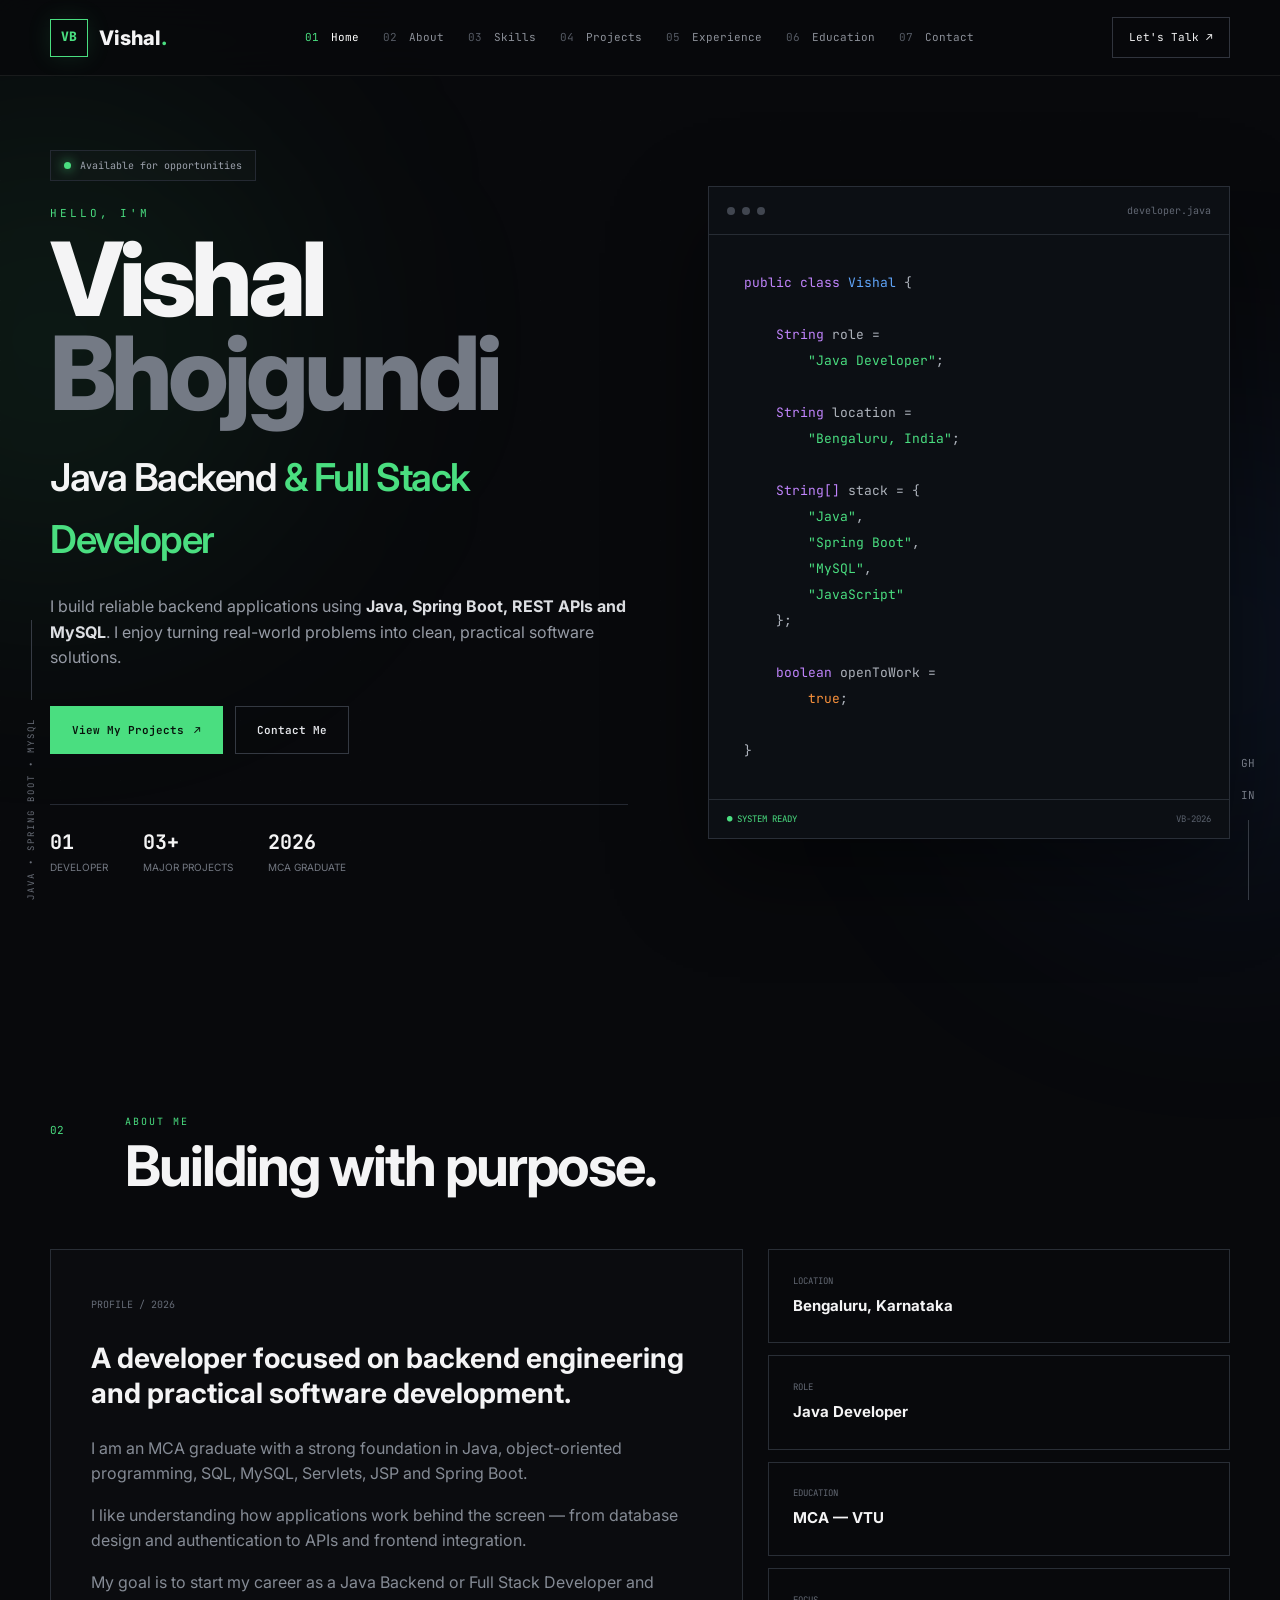
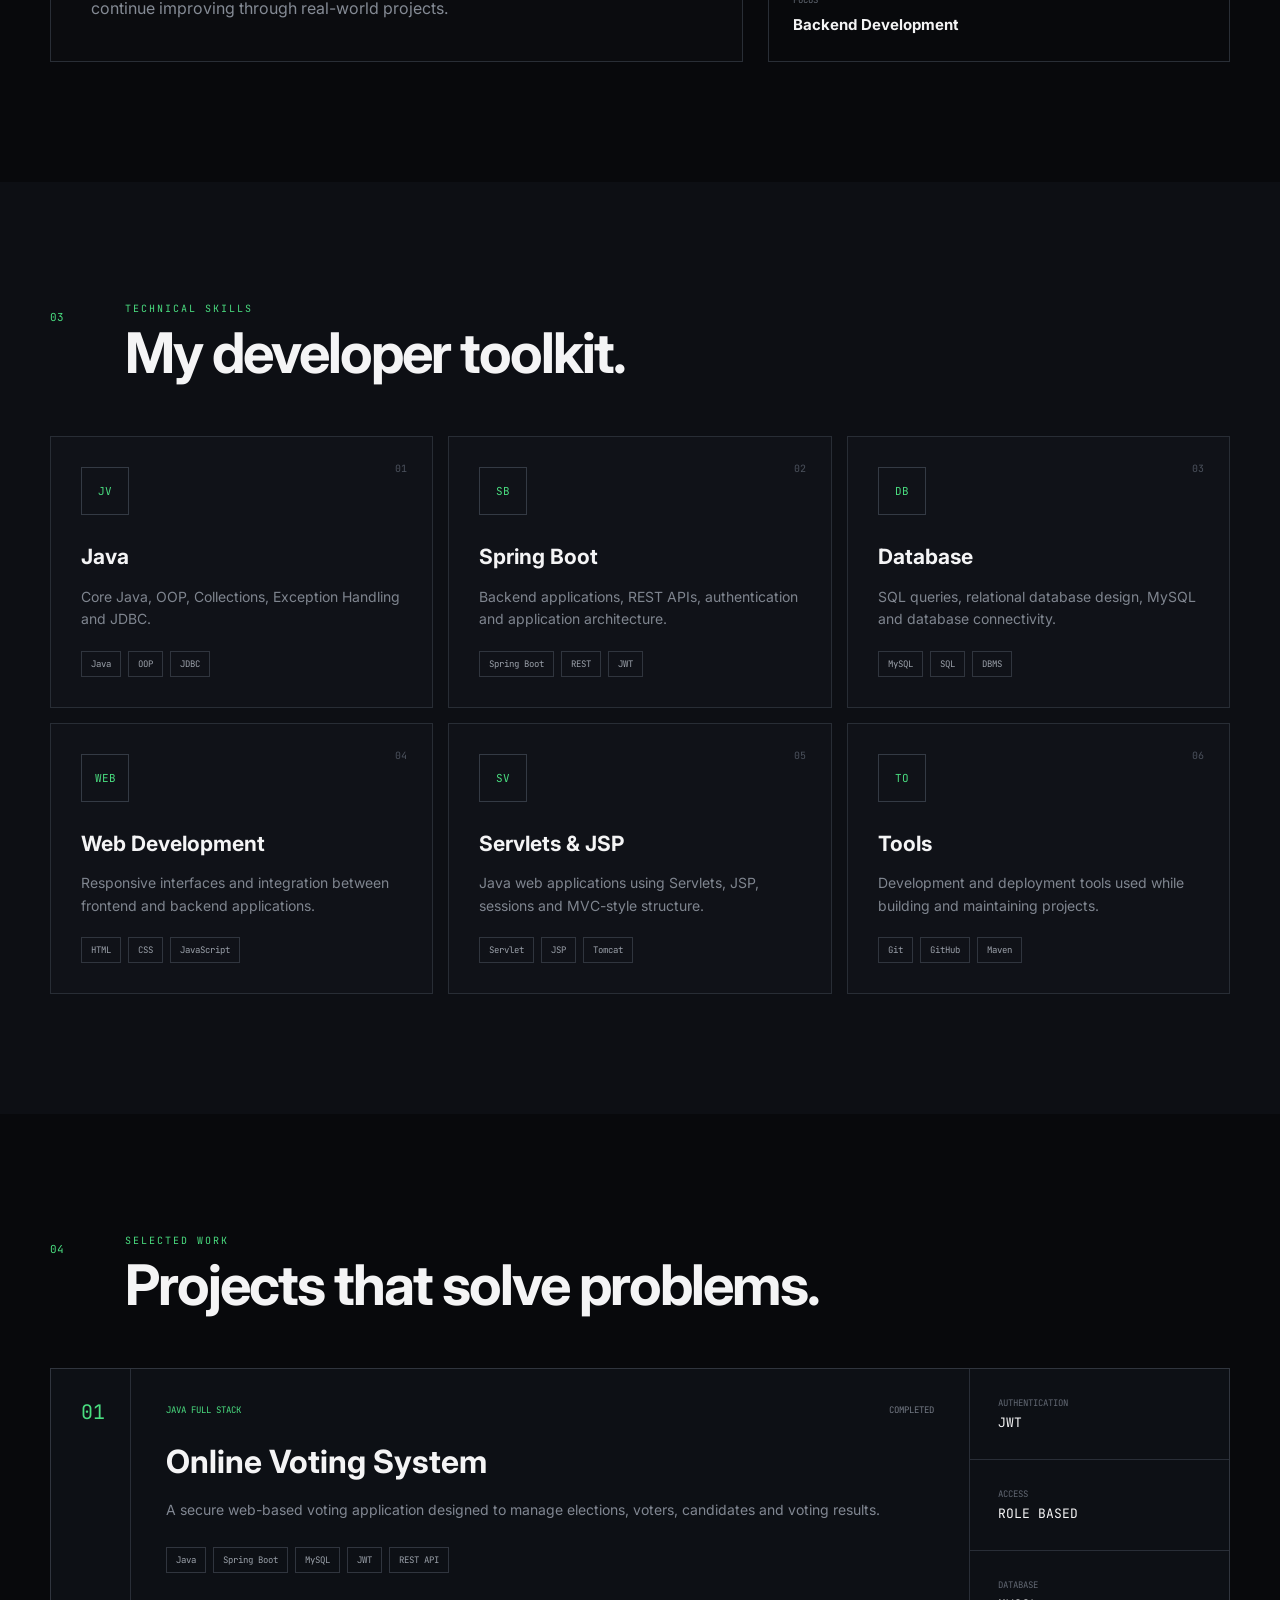
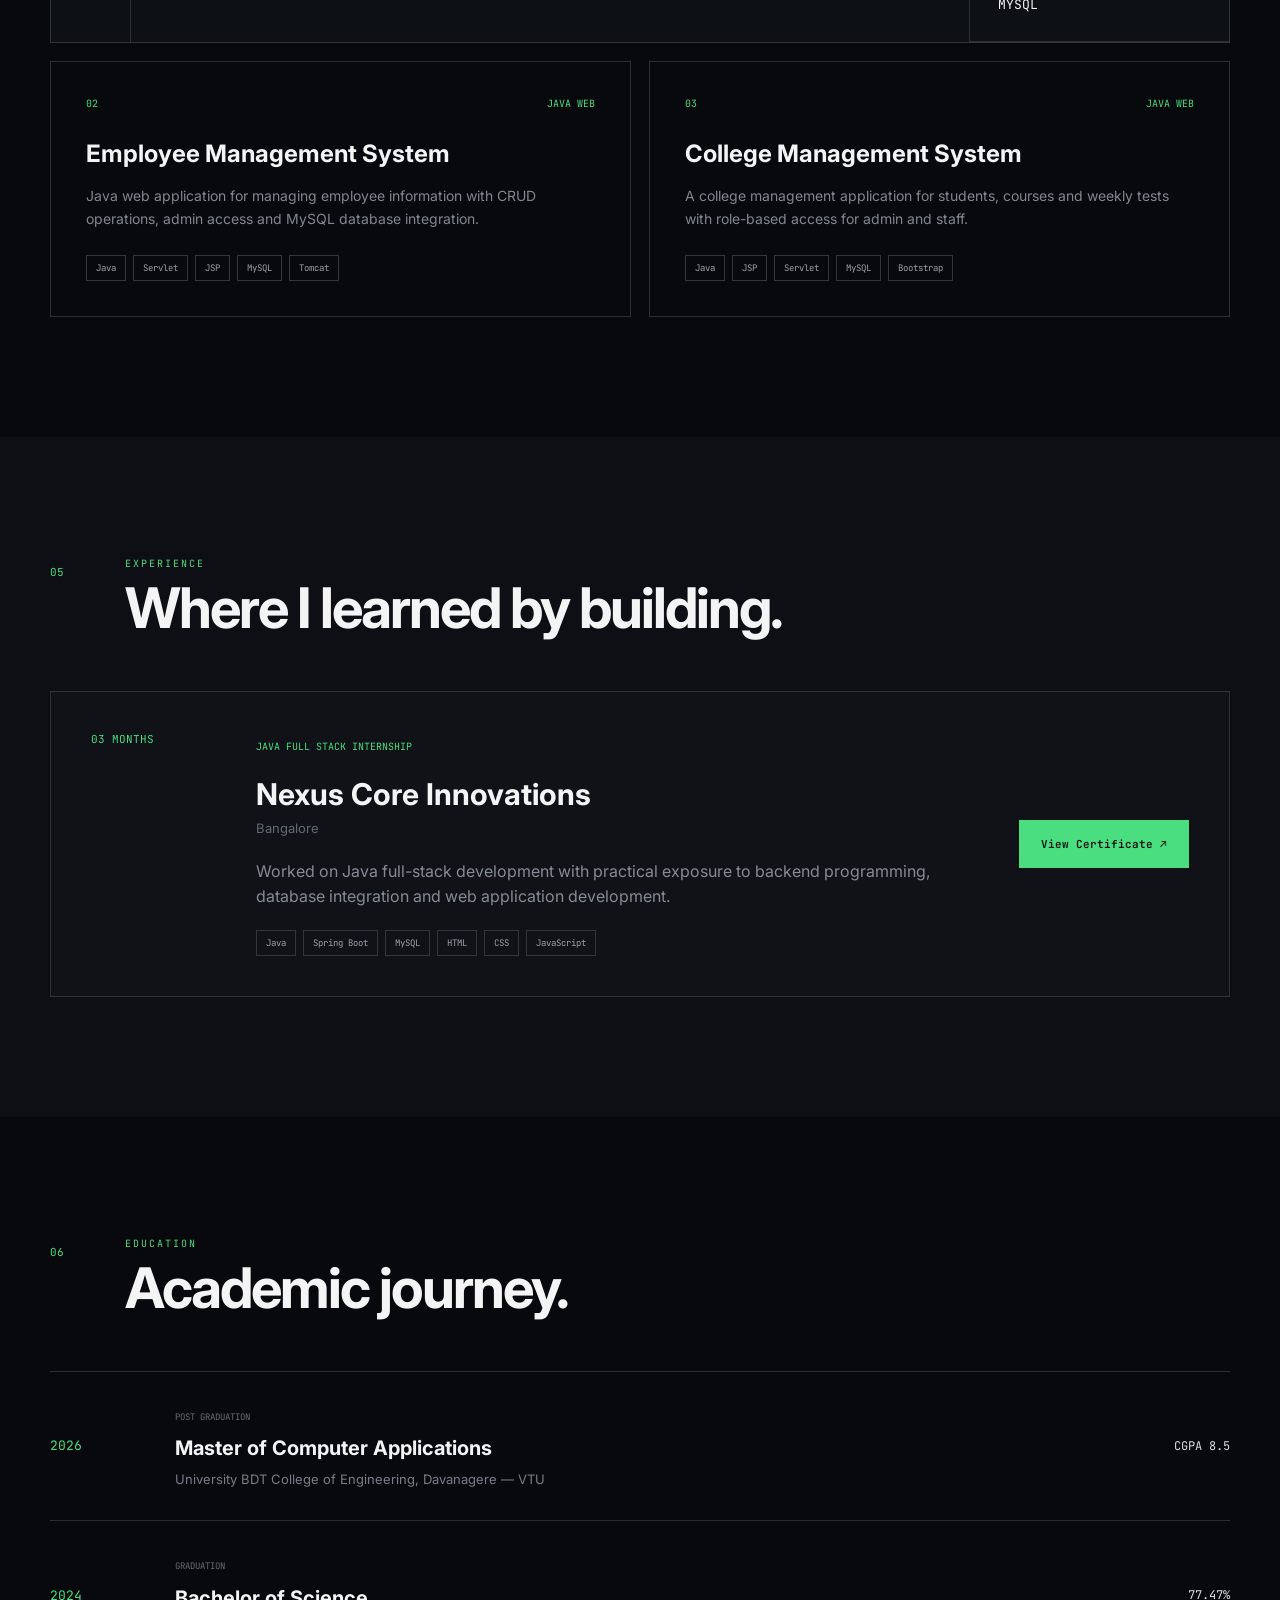
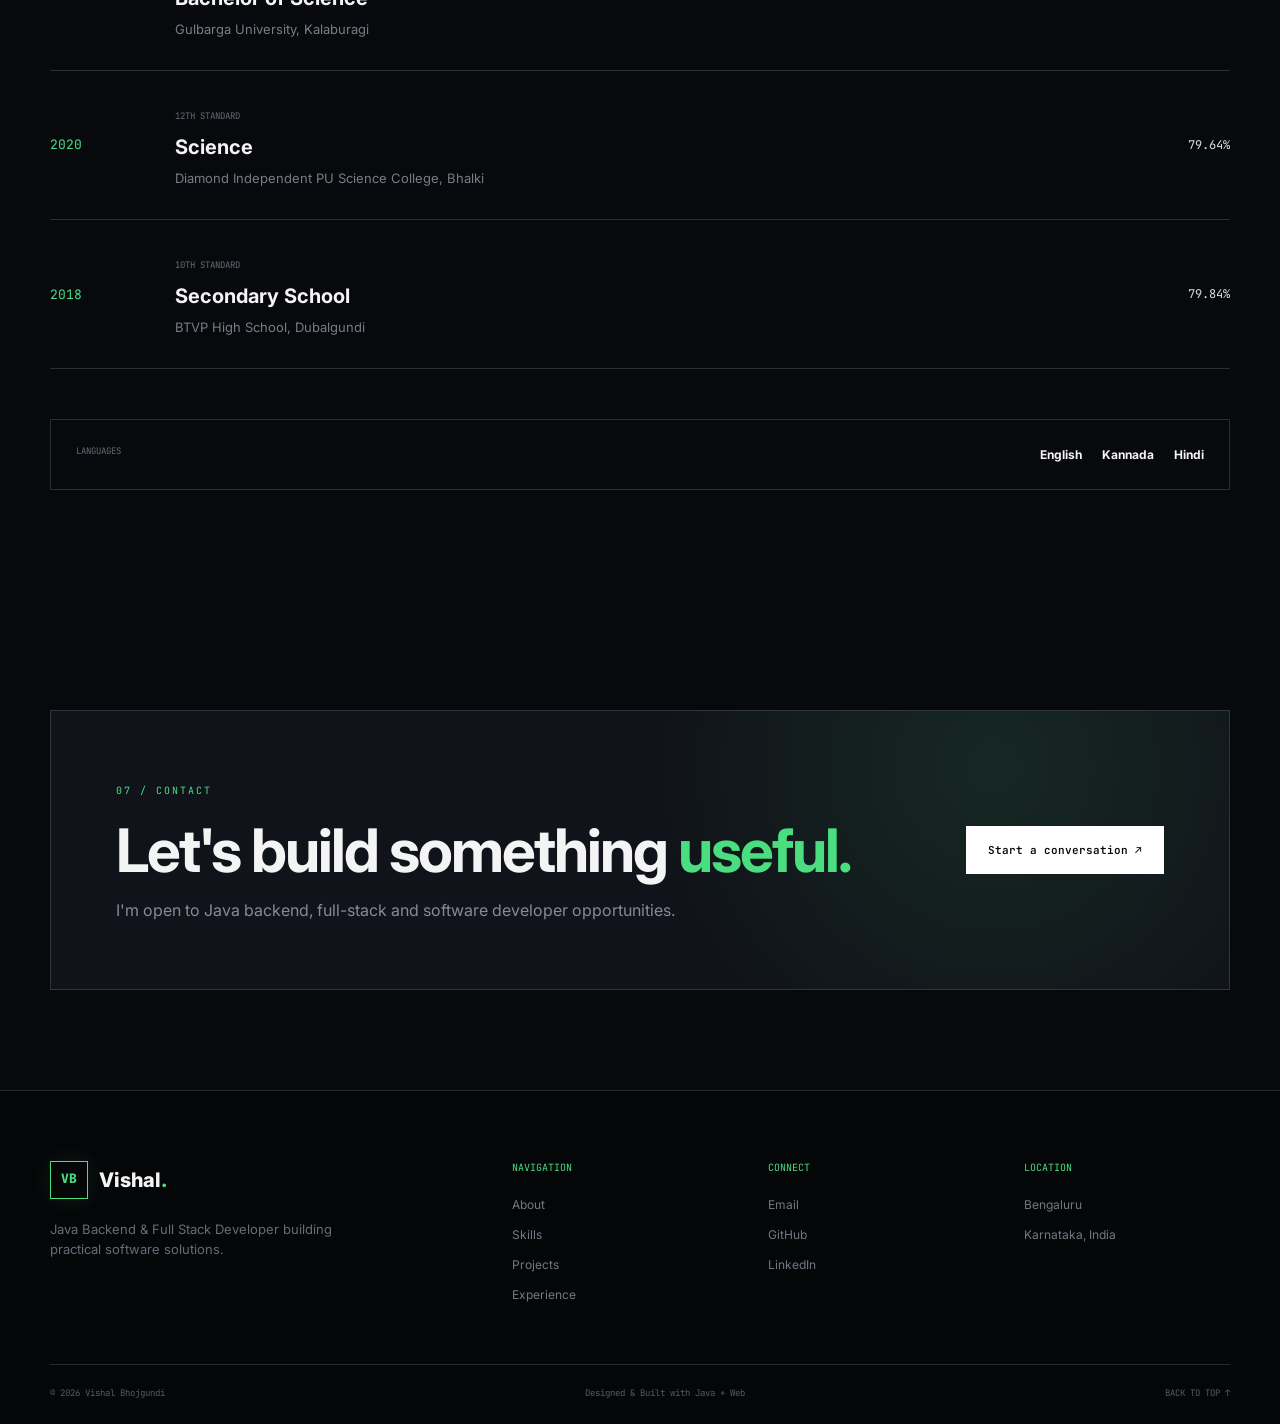
==== commit 771c1098: "Developed UI" ====
--- a/src/main/webapp/index.html
+++ b/src/main/webapp/index.html
@@ -2,70 +2,52 @@
 <html lang="en">
 
 <head>
-
   <meta charset="UTF-8">
-
-  <meta name="viewport"
-        content="width=device-width, initial-scale=1.0">
-
-  <title>
-    Vishal Bhojgundi — Java Full-Stack Developer
-  </title>
-
-  <meta
-          name="description"
-          content="Portfolio of Vishal Bhojgundi, Java Full-Stack Developer."
-  >
-
-  <!-- Google Fonts -->
-  <link rel="preconnect"
-        href="https://fonts.googleapis.com">
-
-  <link
-          href="https://fonts.googleapis.com/css2?family=Fraunces:opsz,wght@9..144,300;9..144,500;9..144,600;9..144,700&family=IBM+Plex+Mono:wght@400;500;600&family=IBM+Plex+Sans:wght@400;500;600&display=swap"
-          rel="stylesheet">
-
-  <!-- Main CSS -->
+  <meta name="viewport" content="width=device-width, initial-scale=1.0">
+
+  <title>Vishal Bhojgundi | Java Backend Developer</title>
+
+  <meta name="description"
+        content="Portfolio of Vishal Bhojgundi - Java Backend and Full Stack Developer.">
+
+  <link rel="preconnect" href="https://fonts.googleapis.com">
+  <link rel="preconnect" href="https://fonts.gstatic.com" crossorigin>
+
+  <link href="https://fonts.googleapis.com/css2?family=Inter:wght@400;500;600;700;800&family=JetBrains+Mono:wght@400;500;600&display=swap"
+        rel="stylesheet">
+
   <link rel="stylesheet" href="style.css">
-
 </head>
 
-
 <body>
 
-<!-- =========================================================
-     GRAIN
-     ========================================================= -->
-
-<div class="grain" aria-hidden="true"></div>
-
-
-<!-- =========================================================
-     NAVIGATION
-     ========================================================= -->
-
-<nav class="topbar" id="topbar">
-
-  <div class="topbar-inner">
-
-    <a href="#top" class="brand">
-
-            <span class="brand-mark">
-                VB
+<!-- ================================
+     BACKGROUND
+================================= -->
+
+<div class="background-grid"></div>
+<div class="background-glow glow-one"></div>
+<div class="background-glow glow-two"></div>
+
+<!-- ================================
+     HEADER
+================================= -->
+
+<header class="header" id="header">
+
+  <div class="container header-inner">
+
+    <a href="#home" class="logo">
+      <span class="logo-box">VB</span>
+
+      <span class="logo-text">
+                Vishal<span>.</span>
             </span>
-
-      <span class="brand-file">
-                DOSSIER / 2026
-            </span>
-
     </a>
 
-
-    <button
-            class="nav-toggle"
-            id="navToggle"
-            aria-label="Toggle navigation"
-            aria-expanded="false">
+    <button class="menu-btn"
+            id="menuBtn"
+            aria-label="Open navigation">
 
       <span></span>
       <span></span>
@@ -73,1317 +55,1038 @@
 
     </button>
 
-
-    <ul class="nav-links" id="navLinks">
-
-      <li>
-        <a href="#profile">
-          <span class="idx">01</span>
-          Profile
+    <nav class="navigation" id="navigation">
+
+      <a href="#home" class="nav-link active">
+        <span>01</span> Home
+      </a>
+
+      <a href="#about" class="nav-link">
+        <span>02</span> About
+      </a>
+
+      <a href="#skills" class="nav-link">
+        <span>03</span> Skills
+      </a>
+
+      <a href="#projects" class="nav-link">
+        <span>04</span> Projects
+      </a>
+
+      <a href="#experience" class="nav-link">
+        <span>05</span> Experience
+      </a>
+
+      <a href="#education" class="nav-link">
+        <span>06</span> Education
+      </a>
+
+      <a href="#contact" class="nav-link">
+        <span>07</span> Contact
+      </a>
+
+    </nav>
+
+    <a href="mailto:vishalbhojgundi2002@gmail.com"
+       class="header-contact">
+      Let's Talk ↗
+    </a>
+
+  </div>
+
+</header>
+
+
+<!-- ================================
+     SIDE BAR
+================================= -->
+
+<aside class="side-left">
+
+  <div class="side-line"></div>
+
+  <span class="side-text">
+        JAVA • SPRING BOOT • MYSQL
+    </span>
+
+</aside>
+
+
+<aside class="side-right">
+
+  <a href="https://github.com/vishalbhojgundi"
+     target="_blank"
+     rel="noopener noreferrer"
+     aria-label="GitHub">
+    GH
+  </a>
+
+  <a href="https://www.linkedin.com/in/vishalbhojgundi"
+     target="_blank"
+     rel="noopener noreferrer"
+     aria-label="LinkedIn">
+    IN
+  </a>
+
+  <span class="side-line"></span>
+
+</aside>
+
+
+<!-- ================================
+     MAIN
+================================= -->
+
+<main>
+
+
+  <!-- ================================
+       HERO
+  ================================= -->
+
+  <section class="hero section" id="home">
+
+    <div class="container hero-grid">
+
+      <div class="hero-content">
+
+        <div class="availability">
+          <span class="status-dot"></span>
+          Available for opportunities
+        </div>
+
+        <p class="hero-small">
+          HELLO, I'M
+        </p>
+
+        <h1>
+          Vishal
+          <span>Bhojgundi</span>
+        </h1>
+
+        <h2>
+          Java Backend
+          <span>& Full Stack Developer</span>
+        </h2>
+
+        <p class="hero-description">
+
+          I build reliable backend applications using
+          <strong>Java, Spring Boot, REST APIs and MySQL</strong>.
+          I enjoy turning real-world problems into clean,
+          practical software solutions.
+
+        </p>
+
+        <div class="hero-buttons">
+
+          <a href="#projects" class="btn btn-primary">
+            View My Projects
+            <span>↗</span>
+          </a>
+
+          <a href="mailto:vishalbhojgundi2002@gmail.com"
+             class="btn btn-secondary">
+            Contact Me
+          </a>
+
+        </div>
+
+        <div class="hero-meta">
+
+          <div>
+            <strong>01</strong>
+            <span>Developer</span>
+          </div>
+
+          <div>
+            <strong>03+</strong>
+            <span>Major Projects</span>
+          </div>
+
+          <div>
+            <strong>2026</strong>
+            <span>MCA Graduate</span>
+          </div>
+
+        </div>
+
+      </div>
+
+
+      <!-- Developer Card -->
+
+      <div class="developer-card">
+
+        <div class="card-top">
+
+          <span class="window-dot"></span>
+          <span class="window-dot"></span>
+          <span class="window-dot"></span>
+
+          <span class="card-file">
+                    developer.java
+                </span>
+
+        </div>
+
+        <div class="code-content">
+
+<pre><span class="purple">public class</span> <span class="blue">Vishal</span> {
+
+    <span class="purple">String</span> role =
+        <span class="green">"Java Developer"</span>;
+
+    <span class="purple">String</span> location =
+        <span class="green">"Bengaluru, India"</span>;
+
+    <span class="purple">String[]</span> stack = {
+        <span class="green">"Java"</span>,
+        <span class="green">"Spring Boot"</span>,
+        <span class="green">"MySQL"</span>,
+        <span class="green">"JavaScript"</span>
+    };
+
+    <span class="purple">boolean</span> openToWork =
+        <span class="orange">true</span>;
+
+}</pre>
+
+        </div>
+
+        <div class="card-footer">
+
+          <span>● SYSTEM READY</span>
+          <span>VB-2026</span>
+
+        </div>
+
+      </div>
+
+    </div>
+
+  </section>
+
+
+  <!-- ================================
+       ABOUT
+  ================================= -->
+
+  <section class="section" id="about">
+
+    <div class="container">
+
+      <div class="section-heading">
+
+        <span class="section-number">02</span>
+
+        <div>
+          <p class="section-label">ABOUT ME</p>
+          <h2>Building with purpose.</h2>
+        </div>
+
+      </div>
+
+
+      <div class="about-grid">
+
+        <article class="article-card">
+
+          <span class="article-tag">PROFILE / 2026</span>
+
+          <h3>
+            A developer focused on backend engineering
+            and practical software development.
+          </h3>
+
+          <p>
+            I am an MCA graduate with a strong foundation
+            in Java, object-oriented programming, SQL,
+            MySQL, Servlets, JSP and Spring Boot.
+          </p>
+
+          <p>
+            I like understanding how applications work
+            behind the screen — from database design and
+            authentication to APIs and frontend integration.
+          </p>
+
+          <p>
+            My goal is to start my career as a Java Backend
+            or Full Stack Developer and continue improving
+            through real-world projects.
+          </p>
+
+        </article>
+
+
+        <div class="about-info">
+
+          <div class="info-card">
+            <span>LOCATION</span>
+            <strong>Bengaluru, Karnataka</strong>
+          </div>
+
+          <div class="info-card">
+            <span>ROLE</span>
+            <strong>Java Developer</strong>
+          </div>
+
+          <div class="info-card">
+            <span>EDUCATION</span>
+            <strong>MCA — VTU</strong>
+          </div>
+
+          <div class="info-card">
+            <span>FOCUS</span>
+            <strong>Backend Development</strong>
+          </div>
+
+        </div>
+
+      </div>
+
+    </div>
+
+  </section>
+
+
+  <!-- ================================
+       SKILLS
+  ================================= -->
+
+  <section class="section section-dark" id="skills">
+
+    <div class="container">
+
+      <div class="section-heading">
+
+        <span class="section-number">03</span>
+
+        <div>
+          <p class="section-label">TECHNICAL SKILLS</p>
+          <h2>My developer toolkit.</h2>
+        </div>
+
+      </div>
+
+
+      <div class="skills-grid">
+
+
+        <article class="skill-card">
+
+          <div class="skill-icon">JV</div>
+
+          <span class="skill-index">01</span>
+
+          <h3>Java</h3>
+
+          <p>
+            Core Java, OOP, Collections,
+            Exception Handling and JDBC.
+          </p>
+
+          <div class="skill-tags">
+            <span>Java</span>
+            <span>OOP</span>
+            <span>JDBC</span>
+          </div>
+
+        </article>
+
+
+        <article class="skill-card">
+
+          <div class="skill-icon">SB</div>
+
+          <span class="skill-index">02</span>
+
+          <h3>Spring Boot</h3>
+
+          <p>
+            Backend applications, REST APIs,
+            authentication and application architecture.
+          </p>
+
+          <div class="skill-tags">
+            <span>Spring Boot</span>
+            <span>REST</span>
+            <span>JWT</span>
+          </div>
+
+        </article>
+
+
+        <article class="skill-card">
+
+          <div class="skill-icon">DB</div>
+
+          <span class="skill-index">03</span>
+
+          <h3>Database</h3>
+
+          <p>
+            SQL queries, relational database design,
+            MySQL and database connectivity.
+          </p>
+
+          <div class="skill-tags">
+            <span>MySQL</span>
+            <span>SQL</span>
+            <span>DBMS</span>
+          </div>
+
+        </article>
+
+
+        <article class="skill-card">
+
+          <div class="skill-icon">WEB</div>
+
+          <span class="skill-index">04</span>
+
+          <h3>Web Development</h3>
+
+          <p>
+            Responsive interfaces and integration
+            between frontend and backend applications.
+          </p>
+
+          <div class="skill-tags">
+            <span>HTML</span>
+            <span>CSS</span>
+            <span>JavaScript</span>
+          </div>
+
+        </article>
+
+
+        <article class="skill-card">
+
+          <div class="skill-icon">SV</div>
+
+          <span class="skill-index">05</span>
+
+          <h3>Servlets & JSP</h3>
+
+          <p>
+            Java web applications using Servlets,
+            JSP, sessions and MVC-style structure.
+          </p>
+
+          <div class="skill-tags">
+            <span>Servlet</span>
+            <span>JSP</span>
+            <span>Tomcat</span>
+          </div>
+
+        </article>
+
+
+        <article class="skill-card">
+
+          <div class="skill-icon">TO</div>
+
+          <span class="skill-index">06</span>
+
+          <h3>Tools</h3>
+
+          <p>
+            Development and deployment tools used
+            while building and maintaining projects.
+          </p>
+
+          <div class="skill-tags">
+            <span>Git</span>
+            <span>GitHub</span>
+            <span>Maven</span>
+          </div>
+
+        </article>
+
+      </div>
+
+    </div>
+
+  </section>
+
+
+  <!-- ================================
+       PROJECTS
+  ================================= -->
+
+  <section class="section" id="projects">
+
+    <div class="container">
+
+      <div class="section-heading">
+
+        <span class="section-number">04</span>
+
+        <div>
+          <p class="section-label">SELECTED WORK</p>
+          <h2>Projects that solve problems.</h2>
+        </div>
+
+      </div>
+
+
+      <!-- FEATURED PROJECT -->
+
+      <article class="project-featured">
+
+        <div class="project-number">
+          01
+        </div>
+
+        <div class="project-main">
+
+          <div class="project-top">
+
+                    <span class="project-type">
+                        JAVA FULL STACK
+                    </span>
+
+            <span class="project-status">
+                        COMPLETED
+                    </span>
+
+          </div>
+
+          <h3>
+            Online Voting System
+          </h3>
+
+          <p>
+            A secure web-based voting application designed
+            to manage elections, voters, candidates and
+            voting results.
+          </p>
+
+          <div class="project-tech">
+            <span>Java</span>
+            <span>Spring Boot</span>
+            <span>MySQL</span>
+            <span>JWT</span>
+            <span>REST API</span>
+          </div>
+
+        </div>
+
+
+        <div class="project-side">
+
+          <div class="project-feature">
+            <span>AUTHENTICATION</span>
+            <strong>JWT</strong>
+          </div>
+
+          <div class="project-feature">
+            <span>ACCESS</span>
+            <strong>ROLE BASED</strong>
+          </div>
+
+          <div class="project-feature">
+            <span>DATABASE</span>
+            <strong>MYSQL</strong>
+          </div>
+
+        </div>
+
+      </article>
+
+
+      <!-- OTHER PROJECTS -->
+
+      <div class="projects-grid">
+
+
+        <article class="project-card">
+
+          <div class="project-card-top">
+            <span>02</span>
+            <span>JAVA WEB</span>
+          </div>
+
+          <h3>
+            Employee Management System
+          </h3>
+
+          <p>
+            Java web application for managing employee
+            information with CRUD operations, admin
+            access and MySQL database integration.
+          </p>
+
+          <div class="project-tech">
+            <span>Java</span>
+            <span>Servlet</span>
+            <span>JSP</span>
+            <span>MySQL</span>
+            <span>Tomcat</span>
+          </div>
+
+        </article>
+
+
+        <article class="project-card">
+
+          <div class="project-card-top">
+            <span>03</span>
+            <span>JAVA WEB</span>
+          </div>
+
+          <h3>
+            College Management System
+          </h3>
+
+          <p>
+            A college management application for students,
+            courses and weekly tests with role-based
+            access for admin and staff.
+          </p>
+
+          <div class="project-tech">
+            <span>Java</span>
+            <span>JSP</span>
+            <span>Servlet</span>
+            <span>MySQL</span>
+            <span>Bootstrap</span>
+          </div>
+
+        </article>
+
+      </div>
+
+    </div>
+
+  </section>
+
+
+  <!-- ================================
+       EXPERIENCE
+  ================================= -->
+
+  <section class="section section-dark" id="experience">
+
+    <div class="container">
+
+      <div class="section-heading">
+
+        <span class="section-number">05</span>
+
+        <div>
+          <p class="section-label">EXPERIENCE</p>
+          <h2>Where I learned by building.</h2>
+        </div>
+
+      </div>
+
+
+      <article class="experience-card">
+
+        <div class="experience-date">
+          03 MONTHS
+        </div>
+
+        <div class="experience-content">
+
+                <span class="experience-label">
+                    JAVA FULL STACK INTERNSHIP
+                </span>
+
+          <h3>
+            Nexus Core Innovations
+          </h3>
+
+          <p class="experience-location">
+            Bangalore
+          </p>
+
+          <p>
+            Worked on Java full-stack development with
+            practical exposure to backend programming,
+            database integration and web application
+            development.
+          </p>
+
+          <div class="experience-tech">
+            <span>Java</span>
+            <span>Spring Boot</span>
+            <span>MySQL</span>
+            <span>HTML</span>
+            <span>CSS</span>
+            <span>JavaScript</span>
+          </div>
+
+        </div>
+
+
+        <div class="experience-action">
+
+          <button id="viewCertificateBtn"
+                  class="btn btn-primary">
+
+            View Certificate ↗
+
+          </button>
+
+        </div>
+
+      </article>
+
+    </div>
+
+  </section>
+
+
+  <!-- ================================
+       EDUCATION
+  ================================= -->
+
+  <section class="section" id="education">
+
+    <div class="container">
+
+      <div class="section-heading">
+
+        <span class="section-number">06</span>
+
+        <div>
+          <p class="section-label">EDUCATION</p>
+          <h2>Academic journey.</h2>
+        </div>
+
+      </div>
+
+
+      <div class="education-list">
+
+
+        <article class="education-item current">
+
+          <div class="education-year">
+            2026
+          </div>
+
+          <div class="education-content">
+
+            <span>POST GRADUATION</span>
+
+            <h3>
+              Master of Computer Applications
+            </h3>
+
+            <p>
+              University BDT College of Engineering,
+              Davanagere — VTU
+            </p>
+
+          </div>
+
+          <strong class="education-score">
+            CGPA 8.5
+          </strong>
+
+        </article>
+
+
+        <article class="education-item">
+
+          <div class="education-year">
+            2024
+          </div>
+
+          <div class="education-content">
+
+            <span>GRADUATION</span>
+
+            <h3>
+              Bachelor of Science
+            </h3>
+
+            <p>
+              Gulbarga University, Kalaburagi
+            </p>
+
+          </div>
+
+          <strong class="education-score">
+            77.47%
+          </strong>
+
+        </article>
+
+
+        <article class="education-item">
+
+          <div class="education-year">
+            2020
+          </div>
+
+          <div class="education-content">
+
+            <span>12TH STANDARD</span>
+
+            <h3>
+              Science
+            </h3>
+
+            <p>
+              Diamond Independent PU Science College,
+              Bhalki
+            </p>
+
+          </div>
+
+          <strong class="education-score">
+            79.64%
+          </strong>
+
+        </article>
+
+
+        <article class="education-item">
+
+          <div class="education-year">
+            2018
+          </div>
+
+          <div class="education-content">
+
+            <span>10TH STANDARD</span>
+
+            <h3>
+              Secondary School
+            </h3>
+
+            <p>
+              BTVP High School, Dubalgundi
+            </p>
+
+          </div>
+
+          <strong class="education-score">
+            79.84%
+          </strong>
+
+        </article>
+
+      </div>
+
+
+      <div class="languages">
+
+        <span>LANGUAGES</span>
+
+        <div>
+          <b>English</b>
+          <b>Kannada</b>
+          <b>Hindi</b>
+        </div>
+
+      </div>
+
+    </div>
+
+  </section>
+
+
+  <!-- ================================
+       CONTACT
+  ================================= -->
+
+  <section class="contact-section" id="contact">
+
+    <div class="container">
+
+      <div class="contact-box">
+
+        <div>
+
+                <span class="section-label">
+                    07 / CONTACT
+                </span>
+
+          <h2>
+            Let's build something
+            <span>useful.</span>
+          </h2>
+
+          <p>
+            I'm open to Java backend, full-stack and
+            software developer opportunities.
+          </p>
+
+        </div>
+
+        <a href="mailto:vishalbhojgundi2002@gmail.com"
+           class="btn btn-light">
+
+          Start a conversation ↗
+
         </a>
-      </li>
-
-      <li>
-        <a href="#skills">
-          <span class="idx">02</span>
-          Skillset
+
+      </div>
+
+    </div>
+
+  </section>
+
+
+  <!-- ================================
+       FOOTER
+  ================================= -->
+
+  <footer class="footer">
+
+    <div class="container">
+
+      <div class="footer-grid">
+
+        <div class="footer-brand">
+
+          <a href="#home" class="logo">
+            <span class="logo-box">VB</span>
+
+            <span class="logo-text">
+                        Vishal<span>.</span>
+                    </span>
+          </a>
+
+          <p>
+            Java Backend & Full Stack Developer
+            building practical software solutions.
+          </p>
+
+        </div>
+
+
+        <div class="footer-column">
+
+          <h4>NAVIGATION</h4>
+
+          <a href="#about">About</a>
+          <a href="#skills">Skills</a>
+          <a href="#projects">Projects</a>
+          <a href="#experience">Experience</a>
+
+        </div>
+
+
+        <div class="footer-column">
+
+          <h4>CONNECT</h4>
+
+          <a href="mailto:vishalbhojgundi2002@gmail.com">
+            Email
+          </a>
+
+          <a href="https://github.com/vishalbhojgundi"
+             target="_blank">
+            GitHub
+          </a>
+
+          <a href="https://www.linkedin.com/in/vishalbhojgundi"
+             target="_blank">
+            LinkedIn
+          </a>
+
+        </div>
+
+
+        <div class="footer-column">
+
+          <h4>LOCATION</h4>
+
+          <p>Bengaluru</p>
+          <p>Karnataka, India</p>
+
+        </div>
+
+      </div>
+
+
+      <div class="footer-bottom">
+
+            <span>
+                © 2026 Vishal Bhojgundi
+            </span>
+
+        <span>
+                Designed & Built with Java + Web
+            </span>
+
+        <a href="#home">
+          BACK TO TOP ↑
         </a>
-      </li>
-
-      <li>
-        <a href="#case-file">
-          <span class="idx">03</span>
-          Case File
-        </a>
-      </li>
-
-      <!-- NEW -->
-      <li>
-        <a href="#internship">
-          <span class="idx">04</span>
-          Internship
-        </a>
-      </li>
-
-      <li>
-        <a href="#education">
-          <span class="idx">05</span>
-          Records
-        </a>
-      </li>
-
-      <li>
-        <a href="#contact">
-          <span class="idx">06</span>
-          Contact
-        </a>
-      </li>
-
-    </ul>
-
-  </div>
-
-</nav>
-
-
-
-<!-- =========================================================
-     HERO
-     ========================================================= -->
-
-<header class="hero" id="top">
-
-  <div class="hero-inner">
-
-    <p class="hero-eyebrow">
-
-      Application File No.
-
-      <span>
-                VB-2026-MCA
-            </span>
-
-    </p>
-
-
-    <h1 class="hero-title">
-
-      Vishal
-
-      <br>
-
-      <span class="hero-title-accent">
-                Bhojgundi
-            </span>
-
-    </h1>
-
-
-    <p class="hero-role">
-
-      Java Full-Stack Developer
-
-      <span class="dot">
-                &middot;
-            </span>
-
-      Fresher
-
-    </p>
-
-
-    <p class="hero-desc">
-
-      I build backends that don't trust anyone by default —
-      role-based access, JWT authentication, and
-      one-person-one-vote validation, proven on a real
-      election system built end to end with Spring Boot
-      and MySQL.
-
-    </p>
-
-
-    <div class="hero-actions">
-
-      <a
-              href="#case-file"
-              class="btn btn-primary">
-
-        Open Case File
-
-      </a>
-
-
-      <a
-              href="mailto:vishalbhojgundi2002@gmail.com"
-              class="btn btn-ghost">
-
-        Email Me
-
-      </a>
+
+      </div>
 
     </div>
 
-
-    <!-- STAMP -->
-
-    <div
-            class="hero-stamp"
-            id="heroStamp"
-            aria-hidden="true">
-
-      <svg
-              viewBox="0 0 160 160"
-              width="140"
-              height="140"
-              xmlns:xlink="http://www.w3.org/1999/xlink">
-
-        <circle
-                cx="80"
-                cy="80"
-                r="74"
-                fill="none"
-                stroke="currentColor"
-                stroke-width="2.5"
-        />
-
-        <circle
-                cx="80"
-                cy="80"
-                r="64"
-                fill="none"
-                stroke="currentColor"
-                stroke-width="1"
-        />
-
-        <path
-                id="stampCircleTop"
-                d="M 80 16 A 64 64 0 0 1 143.7 100"
-                fill="none"
-        />
-
-        <text
-                font-family="'IBM Plex Mono', monospace"
-                font-size="10.5"
-                font-weight="600"
-                letter-spacing="3"
-                fill="currentColor">
-
-          <textPath
-                  xlink:href="#stampCircleTop"
-                  href="#stampCircleTop"
-                  startOffset="2%">
-
-            VERIFIED CANDIDATE
-
-          </textPath>
-
-        </text>
-
-
-        <text
-                x="80"
-                y="76"
-                text-anchor="middle"
-                font-family="'IBM Plex Mono', monospace"
-                font-size="15"
-                font-weight="700"
-                letter-spacing="1"
-                fill="currentColor">
-
-          MCA
-
-        </text>
-
-
-        <text
-                x="80"
-                y="94"
-                text-anchor="middle"
-                font-family="'IBM Plex Mono', monospace"
-                font-size="11"
-                letter-spacing="1"
-                fill="currentColor">
-
-          CGPA 8.5
-
-        </text>
-
-
-        <text
-                x="80"
-                y="112"
-                text-anchor="middle"
-                font-family="'IBM Plex Mono', monospace"
-                font-size="9"
-                letter-spacing="2"
-                fill="currentColor">
-
-          UBDTCE · 2026
-
-        </text>
-
-      </svg>
-
-    </div>
-
-  </div>
-
-
-  <div
-          class="hero-ledger"
-          aria-hidden="true">
-
-        <span>
-            BENGALURU, IN
+  </footer>
+
+</main>
+
+
+<!-- ================================
+     CERTIFICATE MODAL
+================================= -->
+
+<div class="certificate-modal"
+     id="certificateModal">
+
+  <div class="certificate-modal-box">
+
+    <button type="button"
+            class="modal-close"
+            id="closeCertificateModal">
+
+      ×
+
+    </button>
+
+    <span class="section-label">
+            CERTIFICATE VERIFICATION
         </span>
-
-    <span>
-            REC-000
-        </span>
-
-    <span>
-            STATUS: OPEN TO WORK
-        </span>
-
-  </div>
-
-</header>
-
-
-
-<main>
-
-
-  <!-- =========================================================
-       PROFILE
-       ========================================================= -->
-
-  <section
-          class="section"
-          id="profile">
-
-    <div class="section-inner">
-
-
-      <p class="section-tag">
-
-            <span
-                    class="seal"
-                    data-seal>
-            </span>
-
-        Record 01 — Profile
-
-      </p>
-
-
-      <h2 class="section-title">
-        Objective
-      </h2>
-
-
-      <div class="dossier-card">
-
-
-        <div class="dossier-field">
-
-                <span class="field-label">
-                    NAME
-                </span>
-
-          <span class="field-value">
-                    Vishal Bhojgundi
-                </span>
-
-        </div>
-
-
-        <div class="dossier-field">
-
-                <span class="field-label">
-                    ROLE SOUGHT
-                </span>
-
-          <span class="field-value">
-                    Software Developer — Java / Full Stack
-                </span>
-
-        </div>
-
-
-        <div class="dossier-field">
-
-                <span class="field-label">
-                    BASED IN
-                </span>
-
-          <span class="field-value">
-                    Bengaluru, Karnataka, India
-                </span>
-
-        </div>
-
-
-        <div class="dossier-field">
-
-                <span class="field-label">
-                    CORE STACK
-                </span>
-
-          <span class="field-value">
-                    Java · Spring Boot · MySQL · JavaScript
-                </span>
-
-        </div>
-
-
-        <div class="dossier-field dossier-field-wide">
-
-                <span class="field-label">
-                    STATEMENT
-                </span>
-
-          <p class="field-value">
-
-            A motivated, detail-oriented fresher with
-            a strong grounding in Java, OOPs, exception
-            handling, HTML, CSS, JavaScript and MySQL.
-            I have practical experience building full-stack
-            applications using Spring Boot and MySQL.
-
-          </p>
-
-        </div>
-
-
-      </div>
-
-    </div>
-
-  </section>
-
-
-
-  <!-- =========================================================
-       SKILLS
-       ========================================================= -->
-
-  <section
-          class="section section-alt"
-          id="skills">
-
-    <div class="section-inner">
-
-
-      <p class="section-tag">
-
-            <span
-                    class="seal"
-                    data-seal>
-            </span>
-
-        Record 02 — Skillset
-
-      </p>
-
-
-      <h2 class="section-title">
-        Technical Skills
-      </h2>
-
-
-      <p class="section-lede">
-
-        Technologies and concepts I have learned and
-        practiced through academic projects and
-        internship experience.
-
-      </p>
-
-
-      <div class="skill-grid">
-
-
-        <article class="skill-block">
-
-          <header class="skill-block-head">
-
-                    <span class="skill-code">
-                        LANG-01
-                    </span>
-
-            <h3>
-              Programming
-            </h3>
-
-          </header>
-
-
-          <ul class="tag-row">
-
-            <li class="tag">
-              Java
-            </li>
-
-            <li class="tag">
-              OOPs
-            </li>
-
-            <li class="tag">
-              Exception Handling
-            </li>
-
-            <li class="tag">
-              Collections
-            </li>
-
-          </ul>
-
-        </article>
-
-
-
-        <article class="skill-block">
-
-          <header class="skill-block-head">
-
-                    <span class="skill-code">
-                        WEB-02
-                    </span>
-
-            <h3>
-              Web Development
-            </h3>
-
-          </header>
-
-
-          <ul class="tag-row">
-
-            <li class="tag">
-              HTML
-            </li>
-
-            <li class="tag">
-              CSS
-            </li>
-
-            <li class="tag">
-              JavaScript
-            </li>
-
-            <li class="tag">
-              AngularJS
-            </li>
-
-          </ul>
-
-        </article>
-
-
-
-        <article class="skill-block">
-
-          <header class="skill-block-head">
-
-                    <span class="skill-code">
-                        SVC-03
-                    </span>
-
-            <h3>
-              Backend & APIs
-            </h3>
-
-          </header>
-
-
-          <ul class="tag-row">
-
-            <li class="tag">
-              Spring Boot
-            </li>
-
-            <li class="tag">
-              REST APIs
-            </li>
-
-            <li class="tag">
-              JWT Authentication
-            </li>
-
-            <li class="tag">
-              Role-Based Access
-            </li>
-
-          </ul>
-
-        </article>
-
-
-
-        <article class="skill-block">
-
-          <header class="skill-block-head">
-
-                    <span class="skill-code">
-                        DB-04
-                    </span>
-
-            <h3>
-              Database
-            </h3>
-
-          </header>
-
-
-          <ul class="tag-row">
-
-            <li class="tag">
-              MySQL
-            </li>
-
-            <li class="tag">
-              SQL Queries
-            </li>
-
-            <li class="tag">
-              DBMS Fundamentals
-            </li>
-
-            <li class="tag">
-              Schema Design
-            </li>
-
-          </ul>
-
-        </article>
-
-
-      </div>
-
-    </div>
-
-  </section>
-
-
-
-  <!-- =========================================================
-       CASE FILE
-       ========================================================= -->
-
-  <section
-          class="section"
-          id="case-file">
-
-    <div class="section-inner">
-
-
-      <p class="section-tag">
-
-            <span
-                    class="seal"
-                    data-seal>
-            </span>
-
-        Record 03 — Case File
-
-      </p>
-
-
-      <h2 class="section-title">
-        Online Voting System
-      </h2>
-
-
-      <p class="section-lede">
-
-        A secure, full-stack election platform developed
-        using Java, Spring Boot, MySQL and JWT authentication.
-
-      </p>
-
-
-      <div class="case-file">
-
-
-        <div
-                class="case-file-strip">
-
-                <span>
-                    EXHIBIT A
-                </span>
-
-          <span>
-                    JAVA FULL STACK
-                </span>
-
-          <span>
-                    INTERNSHIP PROJECT
-                </span>
-
-        </div>
-
-
-        <div class="case-file-body">
-
-
-          <div class="case-file-desc">
-
-            <p>
-
-              Built end to end with Java, Spring Boot,
-              MySQL and JWT authentication. The system
-              supports elections, candidates, voters
-              and secure voting.
-
-            </p>
-
-
-            <div class="clause-group">
-
-              <h4>
-                Security clauses
-              </h4>
-
-
-              <ul class="clause-list">
-
-
-                <li>
-
-                                <span class="clause-tick">
-                                    ✓
-                                </span>
-
-                  JWT-based authentication
-
-                </li>
-
-
-                <li>
-
-                                <span class="clause-tick">
-                                    ✓
-                                </span>
-
-                  One-person-one-vote validation
-
-                </li>
-
-
-                <li>
-
-                                <span class="clause-tick">
-                                    ✓
-                                </span>
-
-                  Role-based access control
-
-                </li>
-
-
-              </ul>
-
-            </div>
-
-          </div>
-
-
-          <div class="case-file-terminal">
-
-
-            <div class="terminal-head">
-
-              <span class="terminal-dot"></span>
-              <span class="terminal-dot"></span>
-              <span class="terminal-dot"></span>
-
-              <span class="terminal-title">
-                            api/routes.log
-                        </span>
-
-            </div>
-
-
-            <pre
-                    class="terminal-body"
-                    id="terminalBody">
-                    </pre>
-
-          </div>
-
-        </div>
-
-
-        <div class="case-file-columns">
-
-
-          <div class="case-col">
-
-            <h5>
-              Admin can
-            </h5>
-
-            <ul>
-
-              <li>
-                Create elections
-              </li>
-
-              <li>
-                Add candidates
-              </li>
-
-              <li>
-                Manage voters
-              </li>
-
-              <li>
-                View results
-              </li>
-
-            </ul>
-
-          </div>
-
-
-          <div class="case-col">
-
-            <h5>
-              Voter can
-            </h5>
-
-            <ul>
-
-              <li>
-                Log in securely
-              </li>
-
-              <li>
-                Vote exactly once
-              </li>
-
-              <li>
-                Participate in elections
-              </li>
-
-            </ul>
-
-          </div>
-
-
-          <div class="case-col">
-
-            <h5>
-              Database holds
-            </h5>
-
-            <ul>
-
-              <li>
-                User details
-              </li>
-
-              <li>
-                Election data
-              </li>
-
-              <li>
-                Candidate data
-              </li>
-
-              <li>
-                Votes and results
-              </li>
-
-            </ul>
-
-          </div>
-
-
-        </div>
-
-      </div>
-
-    </div>
-
-  </section>
-
-
-
-  <!-- =========================================================
-       INTERNSHIP + CERTIFICATE
-       ========================================================= -->
-
-  <section
-          class="section section-alt"
-          id="internship">
-
-    <div class="section-inner">
-
-
-      <p class="section-tag">
-
-            <span
-                    class="seal"
-                    data-seal>
-            </span>
-
-        Record 04 — Internship
-
-      </p>
-
-
-      <h2 class="section-title">
-        Java Full Stack Internship
-      </h2>
-
-
-      <p class="section-lede">
-
-        Professional internship experience focused on
-        Java full-stack development, backend programming,
-        database integration and web application development.
-
-      </p>
-
-
-      <!-- INTERNSHIP CARD -->
-
-      <div class="internship-card">
-
-
-        <!-- HEADER -->
-
-        <div class="internship-header">
-
-          <div>
-
-                    <span class="field-label">
-                        ORGANIZATION
-                    </span>
-
-            <h3>
-              Nexus Core Innovations, Bangalore
-            </h3>
-
-          </div>
-
-
-          <span class="internship-badge">
-                    COMPLETED
-                </span>
-
-        </div>
-
-
-        <!-- DETAILS -->
-
-        <div class="internship-details">
-
-
-          <div class="internship-detail">
-
-                    <span class="field-label">
-                        ROLE
-                    </span>
-
-            <span>
-                        Java Full Stack Developer Intern
-                    </span>
-
-          </div>
-
-
-          <div class="internship-detail">
-
-                    <span class="field-label">
-                        DURATION
-                    </span>
-
-            <span>
-                        3 Months
-                    </span>
-
-          </div>
-
-
-          <div class="internship-detail">
-
-                    <span class="field-label">
-                        TECHNOLOGIES
-                    </span>
-
-            <span>
-                        Java · Spring Boot · MySQL · HTML · CSS · JavaScript
-                    </span>
-
-          </div>
-
-
-          <div class="internship-detail">
-
-                    <span class="field-label">
-                        PROJECT
-                    </span>
-
-            <span>
-                        Online Voting System
-                    </span>
-
-          </div>
-
-
-        </div>
-
-
-        <!-- CERTIFICATE -->
-
-        <div class="certificate-area">
-
-
-          <div class="certificate-info">
-
-                    <span class="field-label">
-                        OFFICIAL DOCUMENT
-                    </span>
-
-
-            <h3>
-              Internship Certificate
-            </h3>
-
-
-            <p>
-              View the official internship certificate
-              issued by the organization.
-            </p>
-
-          </div>
-
-
-          <div class="certificate-actions">
-
-
-            <!-- VIEW CERTIFICATE -->
-
-            <button
-                    type="button"
-                    id="viewCertificateBtn"
-                    class="btn btn-primary">
-
-              View Certificate
-
-            </button>
-          </div>
-
-        </div>
-
-
-      </div>
-
-    </div>
-
-  </section>
-
-
-
-  <!-- =========================================================
-       EDUCATION
-       ========================================================= -->
-
-  <section
-          class="section"
-          id="education">
-
-    <div class="section-inner">
-
-
-      <p class="section-tag">
-
-            <span
-                    class="seal"
-                    data-seal>
-            </span>
-
-        Record 05 — Academic Ledger
-
-      </p>
-
-
-      <h2 class="section-title">
-        Education
-      </h2>
-
-
-      <ol class="ledger">
-
-
-        <li class="ledger-row">
-
-                <span class="ledger-year">
-                    2026
-                </span>
-
-
-          <span class="ledger-main">
-
-                    <strong>
-                        Master of Computer Application (MCA)
-                    </strong>
-
-                    <em>
-                        University BDT College of Engineering,
-                        Davanagere
-                    </em>
-
-                </span>
-
-
-          <span class="ledger-score">
-                    CGPA 8.5
-                </span>
-
-        </li>
-
-
-
-        <li class="ledger-row">
-
-                <span class="ledger-year">
-                    2024
-                </span>
-
-
-          <span class="ledger-main">
-
-                    <strong>
-                        Bachelor of Science (B.Sc.)
-                    </strong>
-
-                    <em>
-                        Gulbarga University, Kalaburagi
-                    </em>
-
-                </span>
-
-
-          <span class="ledger-score">
-                    77.47%
-                </span>
-
-        </li>
-
-
-
-        <li class="ledger-row">
-
-                <span class="ledger-year">
-                    2020
-                </span>
-
-
-          <span class="ledger-main">
-
-                    <strong>
-                        12th — Science
-                    </strong>
-
-                    <em>
-                        Diamond Independent PU Science College,
-                        Bhalki
-                    </em>
-
-                </span>
-
-
-          <span class="ledger-score">
-                    79.64%
-                </span>
-
-        </li>
-
-
-
-        <li class="ledger-row">
-
-                <span class="ledger-year">
-                    2018
-                </span>
-
-
-          <span class="ledger-main">
-
-                    <strong>
-                        10th Standard
-                    </strong>
-
-                    <em>
-                        BTVP High School, Dubalgundi
-                    </em>
-
-                </span>
-
-
-          <span class="ledger-score">
-                    79.84%
-                </span>
-
-        </li>
-
-
-      </ol>
-
-
-      <div class="lang-row">
-
-            <span class="field-label">
-                LANGUAGES
-            </span>
-
-        <span class="lang-pill">
-                English
-            </span>
-
-        <span class="lang-pill">
-                Kannada
-            </span>
-
-        <span class="lang-pill">
-                Hindi
-            </span>
-
-      </div>
-
-    </div>
-
-  </section>
-
-
-
-  <!-- =========================================================
-       CONTACT
-       ========================================================= -->
-
-  <footer
-          class="section contact"
-          id="contact">
-
-    <div class="section-inner">
-
-
-      <p class="section-tag section-tag-light">
-
-            <span
-                    class="seal seal-light"
-                    data-seal>
-            </span>
-
-        Record 06 — Contact
-
-      </p>
-
-
-      <h2 class="section-title contact-title">
-
-        Let's talk about the role.
-
-      </h2>
-
-
-      <p class="contact-lede">
-
-        Open to full-stack and backend developer roles.
-        Based in Bengaluru, happy to relocate or work remote.
-
-      </p>
-
-
-      <div class="contact-grid">
-
-
-        <a
-                class="contact-card"
-                href="mailto:vishalbhojgundi2002@gmail.com">
-
-                <span class="contact-label">
-                    Email
-                </span>
-
-          <span class="contact-value">
-                    vishalbhojgundi2002@gmail.com
-                </span>
-
-        </a>
-
-
-        <a
-                class="contact-card"
-                href="https://github.com/vishalbhojgundi"
-                target="_blank"
-                rel="noopener noreferrer">
-
-                <span class="contact-label">
-                    GitHub
-                </span>
-
-          <span class="contact-value">
-                    GitHub Account
-                </span>
-
-        </a>
-      </div>
-
-
-      <p class="footer-fine">
-
-        © 2026 Vishal Bhojgundi · Bengaluru, India
-
-      </p>
-
-    </div>
-
-  </footer>
-
-
-</main>
-
-<!-- =========================================================
-     CERTIFICATE VIEWER MODAL
-     ========================================================= -->
-
-<div class="certificate-modal" id="certificateModal">
-
-  <div class="certificate-modal-box">
-
-    <button
-            type="button"
-            class="certificate-modal-close"
-            id="closeCertificateModal">
-      &times;
-    </button>
-
-    <p class="section-tag">
-      Certificate Verification
-    </p>
 
     <h2>
       View Internship Certificate
     </h2>
 
-    <p class="certificate-modal-text">
-      Please enter your details before viewing the certificate.
+    <p>
+      Please enter your details before viewing
+      the internship certificate.
     </p>
 
 
     <form id="certificateViewerForm">
 
-      <div class="certificate-form-group">
+      <div class="form-group">
 
         <label for="viewerName">
           Name
         </label>
 
-        <input
-                type="text"
-                id="viewerName"
-                name="name"
-                placeholder="Enter your name"
-                required
-                maxlength="100">
-
-      </div>
-
-
-      <div class="certificate-form-group">
+        <input type="text"
+               id="viewerName"
+               name="name"
+               placeholder="Enter your name"
+               maxlength="100"
+               required>
+
+      </div>
+
+
+      <div class="form-group">
 
         <label for="viewerGender">
           Gender
         </label>
 
-        <select
-                id="viewerGender"
+        <select id="viewerGender"
                 name="gender"
                 required>
 
@@ -1412,17 +1115,15 @@
       </div>
 
 
-      <button
-              type="submit"
-              class="btn btn-primary certificate-submit-btn">
+      <button type="submit"
+              class="btn btn-primary submit-certificate">
 
         Submit & View Certificate
 
       </button>
 
-      <p
-              id="certificateMessage"
-              class="certificate-message">
+      <p id="certificateMessage"
+         class="certificate-message">
       </p>
 
     </form>
@@ -1430,10 +1131,9 @@
   </div>
 
 </div>
-<!-- JavaScript -->
+
 
 <script src="script.js"></script>
 
 </body>
-
 </html>
--- a/src/main/webapp/style.css
+++ b/src/main/webapp/style.css
@@ -1,2086 +1,1306 @@
-/* ============================================================
-   WEBSITE VARIABLES
-   ============================================================ */
-
-:root {
-
-    --ink-900: #0D1522;
-    --ink-800: #131E30;
-    --ink-700: #1B2A42;
-
-    --paper: #F4EFE3;
-    --paper-dim: #E9E2D0;
-
-    --brass: #C9A227;
-    --brass-bright: #E4BE49;
-
-    --teal: #3E8C7C;
-
-    --text-light: #EDE7D8;
-    --text-light-dim: #A9B2C3;
-
-    --text-dark: #1A2231;
-    --text-dark-dim: #5B6473;
-
-    --line-light: rgba(237,231,216,0.18);
-    --line-dark: rgba(26,34,49,0.14);
-
-    --font-display: "Fraunces", Georgia, serif;
-    --font-body: "IBM Plex Sans", system-ui, sans-serif;
-    --font-mono: "IBM Plex Mono", ui-monospace, monospace;
-
-    --container: 1080px;
-    --radius: 3px;
-}
-
-
-
-/* ============================================================
-   BASIC RESET
-   ============================================================ */
-
-*,
-*::before,
-*::after {
+/* =========================================================
+   RESET
+========================================================= */
+
+* {
+    margin: 0;
+    padding: 0;
     box-sizing: border-box;
 }
-
 
 html {
     scroll-behavior: smooth;
 }
 
-
 body {
-    margin: 0;
-
-    background: var(--ink-900);
-
-    color: var(--text-light);
-
-    font-family: var(--font-body);
-
-    font-size: 16px;
-
+    font-family: "Inter", sans-serif;
+    background: #08090c;
+    color: #f4f4f5;
     line-height: 1.6;
-
-    -webkit-font-smoothing: antialiased;
-}
-
+    overflow-x: hidden;
+}
 
 a {
     color: inherit;
     text-decoration: none;
 }
 
-
-ul,
-ol {
-    list-style: none;
-
-    margin: 0;
-
-    padding: 0;
-}
-
-
-h1,
-h2,
-h3,
-h4,
-h5 {
-    margin: 0;
-
-    font-family: var(--font-display);
-}
-
-
-p {
-    margin: 0;
-}
-
-
-::selection {
-    background: var(--brass);
-
-    color: var(--ink-900);
-}
-
-
-:focus-visible {
-    outline: 2px solid var(--brass-bright);
-
-    outline-offset: 3px;
-}
-
-
-
-/* ============================================================
-   GRAIN
-   ============================================================ */
-
-.grain {
-
-    position: fixed;
-
-    inset: 0;
-
-    pointer-events: none;
-
-    z-index: 999;
-
-    opacity: 0.035;
-
-    mix-blend-mode: overlay;
-
-    background-image:
-
-        url("data:image/svg+xml,%3Csvg xmlns='http://www.w3.org/2000/svg' width='120' height='120'%3E%3Cfilter id='n'%3E%3CfeTurbulence type='fractalNoise' baseFrequency='0.85' numOctaves='2' stitchTiles='stitch'/%3E%3C/filter%3E%3Crect width='100%25' height='100%25' filter='url(%23n)'/%3E%3C/svg%3E");
-
-}
-
-
-
-/* ============================================================
-   NAVIGATION
-   ============================================================ */
-
-.topbar {
-
-    position: fixed;
-
-    top: 0;
-
-    left: 0;
-
-    right: 0;
-
-    z-index: 100;
-
-    background: rgba(13,21,34,0.72);
-
-    backdrop-filter: blur(10px);
-
-    border-bottom: 1px solid var(--line-light);
-}
-
-
-.topbar-inner {
-
-    max-width: var(--container);
-
-    margin: 0 auto;
-
-    padding: 16px 24px;
-
-    display: flex;
-
-    align-items: center;
-
-    justify-content: space-between;
-}
-
-
-.brand {
-
-    display: flex;
-
-    align-items: baseline;
-
-    gap: 10px;
-}
-
-
-.brand-mark {
-
-    font-family: var(--font-display);
-
-    font-weight: 700;
-
-    font-size: 1.25rem;
-
-    color: var(--brass-bright);
-}
-
-
-.brand-file {
-
-    font-family: var(--font-mono);
-
-    font-size: 0.68rem;
-
-    letter-spacing: 0.12em;
-
-    color: var(--text-light-dim);
-
-    text-transform: uppercase;
-}
-
-
-.nav-links {
-
-    display: flex;
-
-    gap: 28px;
-}
-
-
-.nav-links a {
-
-    font-family: var(--font-mono);
-
-    font-size: 0.78rem;
-
-    letter-spacing: 0.04em;
-
-    color: var(--text-light-dim);
-
-    display: flex;
-
-    align-items: center;
-
-    gap: 8px;
-
-    transition: color 0.2s ease;
-}
-
-
-.nav-links a:hover {
-
-    color: var(--brass-bright);
-}
-
-
-.nav-links .idx {
-
-    font-size: 0.65rem;
-
-    color: var(--brass);
-
-    opacity: 0.7;
-}
-
-
-.nav-toggle {
-
-    display: none;
-
-    background: none;
-
-    border: none;
-
+button,
+input,
+select {
+    font: inherit;
+}
+
+button {
     cursor: pointer;
-
-    padding: 8px;
-
-    flex-direction: column;
-
-    gap: 5px;
-}
-
-
-.nav-toggle span {
-
-    width: 22px;
-
-    height: 2px;
-
-    background: var(--text-light);
-
-    display: block;
-}
-
-
-
-/* ============================================================
-   HERO
-   ============================================================ */
-
-.hero {
-
+}
+
+.container {
+    width: min(1180px, calc(100% - 40px));
+    margin: auto;
+}
+
+.section {
+    padding: 120px 0;
     position: relative;
-
-    min-height: 100vh;
-
-    display: flex;
-
-    flex-direction: column;
-
-    justify-content: center;
-
-    padding: 140px 24px 64px;
-
-    background:
-
-        radial-gradient(
-            ellipse at 18% -10%,
-            rgba(201,162,39,0.16),
-            transparent 55%
-        ),
-
-        radial-gradient(
-            ellipse at 100% 110%,
-            rgba(62,140,124,0.14),
-            transparent 50%
-        ),
-
-        var(--ink-900);
-
-    overflow: hidden;
-}
-
-
-.hero::before {
-
-    content: "";
-
-    position: absolute;
-
-    inset: 0;
-
-    background-image:
-
-        linear-gradient(
-            var(--line-light) 1px,
-            transparent 1px
-        ),
-
-        linear-gradient(
-            90deg,
-            var(--line-light) 1px,
-            transparent 1px
-        );
-
-    background-size: 64px 64px;
-
-    opacity: 0.35;
-
-    mask-image:
-        radial-gradient(
-            ellipse at 50% 30%,
-            black 0%,
-            transparent 70%
-        );
-}
-
-
-.hero-inner {
-
-    position: relative;
-
-    z-index: 2;
-
-    max-width: var(--container);
-
-    margin: 0 auto;
-
-    width: 100%;
-}
-
-
-.hero-eyebrow {
-
-    font-family: var(--font-mono);
-
-    font-size: 0.78rem;
-
-    letter-spacing: 0.14em;
-
-    color: var(--text-light-dim);
-
-    text-transform: uppercase;
-
-    margin-bottom: 22px;
-}
-
-
-.hero-eyebrow span {
-
-    color: var(--brass-bright);
-}
-
-
-.hero-title {
-
-    font-size: clamp(3rem, 8vw, 6.2rem);
-
-    font-weight: 600;
-
-    line-height: 0.98;
-
-    letter-spacing: -0.01em;
-
-    color: var(--text-light);
-}
-
-
-.hero-title-accent {
-
-    font-style: italic;
-
-    font-weight: 500;
-
-    color: var(--brass-bright);
-}
-
-
-.hero-role {
-
-    margin-top: 26px;
-
-    font-family: var(--font-mono);
-
-    font-size: 1.05rem;
-
-    color: var(--teal);
-
-    letter-spacing: 0.02em;
-}
-
-
-.hero-role .dot {
-
-    color: var(--text-light-dim);
-
-    margin: 0 4px;
-}
-
-
-.hero-desc {
-
-    margin-top: 22px;
-
-    max-width: 560px;
-
-    font-size: 1.05rem;
-
-    color: var(--text-light-dim);
-
-    line-height: 1.7;
-}
-
-
-.hero-actions {
-
-    margin-top: 40px;
-
-    display: flex;
-
-    gap: 16px;
-
-    flex-wrap: wrap;
-}
-
-
-
-/* ============================================================
-   BUTTONS
-   ============================================================ */
-
-.btn {
-
-    display: inline-flex;
-
-    align-items: center;
-
-    justify-content: center;
-
-    gap: 10px;
-
-    padding: 14px 26px;
-
-    border-radius: var(--radius);
-
-    font-family: var(--font-mono);
-
-    font-size: 0.85rem;
-
-    letter-spacing: 0.03em;
-
-    border: 1px solid transparent;
-
-    cursor: pointer;
-
-    transition:
-        all 0.2s ease;
-}
-
-
-.btn-primary {
-
-    background: var(--brass);
-
-    color: var(--ink-900);
-
-    font-weight: 600;
-}
-
-
-.btn-primary:hover {
-
-    background: var(--brass-bright);
-
-    transform: translateY(-2px);
-}
-
-
-.btn-ghost {
-
-    border-color: var(--line-light);
-
-    color: var(--text-light);
-}
-
-
-.btn-ghost:hover {
-
-    border-color: var(--brass-bright);
-
-    color: var(--brass-bright);
-
-    transform: translateY(-2px);
-}
-
-
-
-/* ============================================================
-   HERO STAMP
-   ============================================================ */
-
-.hero-stamp {
-
-    position: absolute;
-
-    right: 6%;
-
-    top: 20%;
-
-    color: var(--brass);
-
-    opacity: 0;
-
-    transform:
-        rotate(-18deg)
-        scale(0.6);
-
-    transition:
-        opacity 0.9s ease,
-        transform 0.9s cubic-bezier(.2,.9,.2,1.2);
-}
-
-
-.hero-stamp.stamped {
-
-    opacity: 0.9;
-
-    transform:
-        rotate(-12deg)
-        scale(1);
-}
-
-
-.hero-ledger {
-
-    position: relative;
-
-    z-index: 2;
-
-    max-width: var(--container);
-
-    margin: 56px auto 0;
-
-    width: 100%;
-
-    display: flex;
-
-    justify-content: space-between;
-
-    flex-wrap: wrap;
-
-    gap: 10px;
-
-    padding-top: 18px;
-
-    border-top: 1px solid var(--line-light);
-
-    font-family: var(--font-mono);
-
-    font-size: 0.7rem;
-
-    letter-spacing: 0.1em;
-
-    color: var(--text-light-dim);
-
-    text-transform: uppercase;
-}
-
-
-
-/* ============================================================
-   SECTIONS
-   ============================================================ */
-
-.section {
-
-    padding: 110px 24px;
-
-    background: var(--ink-900);
-}
-
-
-.section-alt {
-
-    background: var(--ink-800);
-}
-
-
-.section-inner {
-
-    max-width: var(--container);
-
-    margin: 0 auto;
-}
-
-
-.section-tag {
-
-    display: flex;
-
-    align-items: center;
-
-    gap: 12px;
-
-    font-family: var(--font-mono);
-
-    font-size: 0.75rem;
-
-    letter-spacing: 0.12em;
-
-    text-transform: uppercase;
-
-    color: var(--brass-bright);
-
-    margin-bottom: 18px;
-}
-
-
-.seal {
-
-    width: 20px;
-
-    height: 20px;
-
-    border-radius: 50%;
-
-    border: 1.5px solid currentColor;
-
-    display: inline-block;
-
-    position: relative;
-
-    opacity: 0;
-
-    transform:
-        rotate(-40deg)
-        scale(0.4);
-
-    transition:
-        opacity 0.6s ease,
-        transform 0.6s cubic-bezier(.2,.9,.2,1.2);
-}
-
-
-.seal::after {
-
-    content: "✓";
-
-    position: absolute;
-
-    inset: 0;
-
-    display: flex;
-
-    align-items: center;
-
-    justify-content: center;
-
-    font-size: 11px;
-}
-
-
-.seal.stamped {
-
-    opacity: 1;
-
-    transform:
-        rotate(0deg)
-        scale(1);
-}
-
-
-.section-title {
-
-    font-size: clamp(2rem, 4vw, 2.8rem);
-
-    font-weight: 600;
-
-    color: var(--text-light);
-
-    margin-bottom: 20px;
-}
-
-
-.section-lede {
-
-    font-size: 1.05rem;
-
-    color: var(--text-light-dim);
-
-    max-width: 620px;
-
-    margin-bottom: 48px;
-}
-
-
-
-/* ============================================================
-   PROFILE
-   ============================================================ */
-
-.dossier-card {
-
-    border: 1px solid var(--line-light);
-
-    border-radius: var(--radius);
-
-    padding: 8px;
-
-    display: grid;
-
-    grid-template-columns:
-        repeat(2, 1fr);
-
-    background: var(--ink-800);
-}
-
-
-.dossier-field {
-
-    padding: 22px 24px;
-
-    border: 1px solid var(--line-light);
-
-    display: flex;
-
-    flex-direction: column;
-
-    gap: 8px;
-}
-
-
-.dossier-field-wide {
-
-    grid-column: 1 / -1;
-}
-
-
-.field-label {
-
-    font-family: var(--font-mono);
-
-    font-size: 0.68rem;
-
-    letter-spacing: 0.14em;
-
-    color: var(--brass);
-
-    text-transform: uppercase;
-}
-
-
-.field-value {
-
-    font-size: 1.05rem;
-
-    color: var(--text-light);
-}
-
-
-.dossier-field-wide .field-value {
-
-    color: var(--text-light-dim);
-
-    line-height: 1.75;
-
-    font-size: 1rem;
-}
-
-
-
-/* ============================================================
-   SKILLS
-   ============================================================ */
-
-.skill-grid {
-
-    display: grid;
-
-    grid-template-columns:
-        repeat(2, 1fr);
-
-    gap: 1px;
-
-    background: var(--line-light);
-
-    border: 1px solid var(--line-light);
-}
-
-
-.skill-block {
-
-    background: var(--ink-900);
-
-    padding: 30px;
-}
-
-
-.skill-block-head {
-
-    display: flex;
-
-    align-items: baseline;
-
-    gap: 12px;
-
-    margin-bottom: 18px;
-}
-
-
-.skill-code {
-
-    font-family: var(--font-mono);
-
-    font-size: 0.72rem;
-
-    color: var(--teal);
-
-    letter-spacing: 0.08em;
-}
-
-
-.skill-block-head h3 {
-
-    font-size: 1.2rem;
-
-    color: var(--text-light);
-
-    font-weight: 600;
-}
-
-
-.tag-row {
-
-    display: flex;
-
-    flex-wrap: wrap;
-
-    gap: 10px;
-}
-
-
-.tag {
-
-    font-family: var(--font-mono);
-
-    font-size: 0.78rem;
-
-    border: 1px solid var(--line-light);
-
-    color: var(--text-light-dim);
-
-    padding: 8px 14px;
-
-    border-radius: 999px;
-
-    transition:
-        border-color 0.2s ease,
-        color 0.2s ease,
-        transform 0.2s ease;
-}
-
-
-.tag:hover {
-
-    border-color: var(--brass-bright);
-
-    color: var(--brass-bright);
-
-    transform: translateY(-2px);
-}
-
-
-
-/* ============================================================
-   CASE FILE
-   ============================================================ */
-
-.case-file {
-
-    border: 1px solid var(--brass);
-
-    border-radius: var(--radius);
-
-    overflow: hidden;
-
-    background: var(--ink-800);
-}
-
-
-.case-file-strip {
-
-    display: flex;
-
-    gap: 24px;
-
-    padding: 12px 24px;
-
-    background: var(--brass);
-
-    color: var(--ink-900);
-
-    font-family: var(--font-mono);
-
-    font-size: 0.7rem;
-
-    letter-spacing: 0.12em;
-
-    text-transform: uppercase;
-
-    font-weight: 600;
-}
-
-
-.case-file-body {
-
-    display: grid;
-
-    grid-template-columns:
-        1.1fr 1fr;
-}
-
-
-.case-file-desc {
-
-    padding: 36px;
-
-    border-right: 1px solid var(--line-light);
-}
-
-
-.case-file-desc > p {
-
-    color: var(--text-light-dim);
-
-    font-size: 1.02rem;
-
-    line-height: 1.75;
-}
-
-
-.clause-group {
-
-    margin-top: 28px;
-}
-
-
-.clause-group h4 {
-
-    font-family: var(--font-mono);
-
-    font-size: 0.78rem;
-
-    letter-spacing: 0.08em;
-
-    text-transform: uppercase;
-
-    color: var(--brass-bright);
-
-    margin-bottom: 14px;
-}
-
-
-.clause-list li {
-
-    display: flex;
-
-    gap: 10px;
-
-    align-items: flex-start;
-
-    color: var(--text-light);
-
-    font-size: 0.95rem;
-
-    padding: 6px 0;
-}
-
-
-.clause-tick {
-
-    color: var(--teal);
-
-    font-weight: 700;
-}
-
-
-.case-file-terminal {
-
-    padding: 36px;
-
-    display: flex;
-
-    flex-direction: column;
-}
-
-
-.terminal-head {
-
-    display: flex;
-
-    align-items: center;
-
-    gap: 8px;
-
-    margin-bottom: 14px;
-}
-
-
-.terminal-dot {
-
-    width: 9px;
-
-    height: 9px;
-
-    border-radius: 50%;
-
-    background: var(--line-light);
-}
-
-
-.terminal-title {
-
-    margin-left: 10px;
-
-    font-family: var(--font-mono);
-
-    font-size: 0.7rem;
-
-    color: var(--text-light-dim);
-}
-
-
-.terminal-body {
-
-    flex: 1;
-
-    background: var(--ink-900);
-
-    border: 1px solid var(--line-light);
-
-    border-radius: var(--radius);
-
-    padding: 18px 20px;
-
-    margin: 0;
-
-    font-family: var(--font-mono);
-
-    font-size: 0.82rem;
-
-    line-height: 1.9;
-
-    color: var(--teal);
-
-    white-space: pre-wrap;
-
-    min-height: 210px;
-}
-
-
-.case-file-columns {
-
-    display: grid;
-
-    grid-template-columns:
-        repeat(3, 1fr);
-
-    border-top: 1px solid var(--line-light);
-}
-
-
-.case-col {
-
-    padding: 26px 30px;
-
-    border-right: 1px solid var(--line-light);
-}
-
-
-.case-col:last-child {
-
-    border-right: none;
-}
-
-
-.case-col h5 {
-
-    font-family: var(--font-mono);
-
-    font-size: 0.72rem;
-
-    letter-spacing: 0.1em;
-
-    text-transform: uppercase;
-
-    color: var(--brass);
-
-    margin-bottom: 12px;
-}
-
-
-.case-col li {
-
-    color: var(--text-light-dim);
-
-    font-size: 0.92rem;
-
-    padding: 4px 0;
-}
-
-
-
-/* ============================================================
-   INTERNSHIP
-   ============================================================ */
-
-.internship-card {
-
-    border: 1px solid var(--brass);
-
-    border-radius: var(--radius);
-
-    background: var(--ink-900);
-
-    overflow: hidden;
-}
-
-
-/* HEADER */
-
-.internship-header {
-
-    padding: 30px;
-
-    display: flex;
-
-    justify-content: space-between;
-
-    align-items: center;
-
-    gap: 20px;
-
-    border-bottom: 1px solid var(--line-light);
-}
-
-
-.internship-header h3 {
-
-    margin-top: 8px;
-
-    font-family: var(--font-display);
-
-    font-size: 1.5rem;
-
-    color: var(--text-light);
-}
-
-
-/* COMPLETED */
-
-.internship-badge {
-
-    font-family: var(--font-mono);
-
-    font-size: 0.7rem;
-
-    letter-spacing: 0.1em;
-
-    padding: 8px 12px;
-
-    border: 1px solid var(--teal);
-
-    color: var(--teal);
-
-    white-space: nowrap;
-}
-
-
-/* DETAILS */
-
-.internship-details {
-
-    display: grid;
-
-    grid-template-columns:
-        repeat(2, 1fr);
-
-    gap: 1px;
-
-    background: var(--line-light);
-}
-
-
-.internship-detail {
-
-    padding: 24px 30px;
-
-    background: var(--ink-900);
-
-    display: flex;
-
-    flex-direction: column;
-
-    gap: 8px;
-
-    color: var(--text-light-dim);
-}
-
-
-.internship-detail span:last-child {
-
-    font-size: 0.95rem;
-
-    line-height: 1.6;
-}
-
-
-
-/* ============================================================
-   CERTIFICATE
-   ============================================================ */
-
-.certificate-area {
-
-    padding: 30px;
-
-    display: flex;
-
-    justify-content: space-between;
-
-    align-items: center;
-
-    gap: 30px;
-
-    border-top: 1px solid var(--line-light);
-
-    background: var(--ink-800);
-}
-
-
-.certificate-info {
-
-    max-width: 600px;
-}
-
-
-.certificate-info h3 {
-
-    margin-top: 8px;
-
-    font-family: var(--font-display);
-
-    font-size: 1.35rem;
-
-    color: var(--text-light);
-}
-
-
-.certificate-info p {
-
-    margin-top: 8px;
-
-    color: var(--text-light-dim);
-
-    line-height: 1.7;
-}
-
-
-.certificate-actions {
-
-    display: flex;
-
-    gap: 12px;
-
-    flex-wrap: wrap;
-
-    flex-shrink: 0;
-}
-
-
-
-/* ============================================================
-   EDUCATION
-   ============================================================ */
-
-.ledger {
-
-    border-top: 1px solid var(--line-light);
-}
-
-
-.ledger-row {
-
-    display: grid;
-
-    grid-template-columns:
-        90px 1fr auto;
-
-    gap: 24px;
-
-    align-items: center;
-
-    padding: 24px 4px;
-
-    border-bottom: 1px solid var(--line-light);
-}
-
-
-.ledger-year {
-
-    font-family: var(--font-mono);
-
-    font-size: 1rem;
-
-    color: var(--brass-bright);
-}
-
-
-.ledger-main {
-
-    display: flex;
-
-    flex-direction: column;
-
-    gap: 4px;
-}
-
-
-.ledger-main strong {
-
-    font-size: 1.05rem;
-
-    color: var(--text-light);
-
-    font-weight: 600;
-}
-
-
-.ledger-main em {
-
-    font-style: normal;
-
-    font-size: 0.9rem;
-
-    color: var(--text-light-dim);
-}
-
-
-.ledger-score {
-
-    font-family: var(--font-mono);
-
-    font-size: 0.9rem;
-
-    color: var(--teal);
-
-    border: 1px solid var(--line-light);
-
-    padding: 6px 14px;
-
-    border-radius: 999px;
-
-    white-space: nowrap;
-}
-
-
-.lang-row {
-
-    margin-top: 40px;
-
-    display: flex;
-
-    align-items: center;
-
-    gap: 14px;
-
-    flex-wrap: wrap;
-}
-
-
-.lang-pill {
-
-    font-family: var(--font-mono);
-
-    font-size: 0.8rem;
-
-    color: var(--text-light);
-
-    border: 1px solid var(--line-light);
-
-    padding: 8px 16px;
-
-    border-radius: 999px;
-}
-
-
-
-/* ============================================================
-   CONTACT
-   ============================================================ */
-
-.contact {
-
-    background: var(--paper);
-
-    color: var(--text-dark);
-
-    padding-bottom: 60px;
-}
-
-
-.section-tag-light {
-
-    color: #8A6A12;
-}
-
-
-.seal-light {
-
-    border-color: currentColor;
-}
-
-
-.contact-title {
-
-    color: var(--text-dark);
-}
-
-
-.contact-lede {
-
-    font-size: 1.05rem;
-
-    color: var(--text-dark-dim);
-
-    max-width: 520px;
-
-    margin-bottom: 48px;
-}
-
-
-.contact-grid {
-
-    display: grid;
-
-    grid-template-columns:
-        repeat(2, 1fr);
-
-    gap: 1px;
-
-    background: var(--line-dark);
-
-    border: 1px solid var(--line-dark);
-}
-
-
-.contact-card {
-
-    background: var(--paper);
-
-    padding: 26px 28px;
-
-    display: flex;
-
-    flex-direction: column;
-
-    gap: 8px;
-
-    transition:
-        background 0.2s ease;
-}
-
-
-.contact-card:hover {
-
-    background: var(--paper-dim);
-}
-
-
-.contact-label {
-
-    font-family: var(--font-mono);
-
-    font-size: 0.7rem;
-
-    letter-spacing: 0.12em;
-
-    text-transform: uppercase;
-
-    color: #8A6A12;
-}
-
-
-.contact-value {
-
-    font-size: 1rem;
-
-    color: var(--text-dark);
-
-    word-break: break-word;
-}
-
-
-.footer-fine {
-
-    margin-top: 48px;
-
-    font-family: var(--font-mono);
-
-    font-size: 0.72rem;
-
-    color: var(--text-dark-dim);
-
-    letter-spacing: 0.03em;
-}
-
-
-
-/* ============================================================
-   SCROLL REVEAL
-   ============================================================ */
-
-.reveal {
-
-    opacity: 0;
-
-    transform: translateY(18px);
-
-    transition:
-        opacity 0.7s ease,
-        transform 0.7s ease;
-}
-
-
-.reveal.in-view {
-
-    opacity: 1;
-
-    transform: translateY(0);
-}
-
-
-
-/* ============================================================
-   MOBILE
-   ============================================================ */
-
-@media (max-width: 860px) {
-
-    .case-file-body {
-
-        grid-template-columns: 1fr;
-    }
-
-
-    .case-file-desc {
-
-        border-right: none;
-
-        border-bottom:
-            1px solid var(--line-light);
-    }
-
-
-    .case-file-columns {
-
-        grid-template-columns: 1fr;
-    }
-
-
-    .case-col {
-
-        border-right: none;
-
-        border-bottom:
-            1px solid var(--line-light);
-    }
-
-}
-
-
-@media (max-width: 780px) {
-
-    .nav-toggle {
-
-        display: flex;
-    }
-
-
-    .nav-links {
-
-        position: absolute;
-
-        top: 100%;
-
-        left: 0;
-
-        right: 0;
-
-        flex-direction: column;
-
-        gap: 0;
-
-        background: var(--ink-800);
-
-        border-bottom:
-            1px solid var(--line-light);
-
-        max-height: 0;
-
-        overflow: hidden;
-
-        transition:
-            max-height 0.3s ease;
-    }
-
-
-    .nav-links.open {
-
-        max-height: 400px;
-    }
-
-
-    .nav-links a {
-
-        padding: 16px 24px;
-
-        border-top:
-            1px solid var(--line-light);
-    }
-
-
-    .hero-stamp {
-
-        right: 3%;
-
-        top: 14%;
-    }
-
-}
-
-
-@media (max-width: 720px) {
-
-    .dossier-card {
-
-        grid-template-columns: 1fr;
-    }
-
-
-    .skill-grid {
-
-        grid-template-columns: 1fr;
-    }
-
-
-    .internship-details {
-
-        grid-template-columns: 1fr;
-    }
-
-
-    .internship-header {
-
-        flex-direction: column;
-
-        align-items: flex-start;
-    }
-
-
-    .certificate-area {
-
-        flex-direction: column;
-
-        align-items: flex-start;
-    }
-
-
-    .certificate-actions {
-
-        width: 100%;
-    }
-
-}
-
-
-@media (max-width: 640px) {
-
-    .ledger-row {
-
-        grid-template-columns: 1fr;
-
-        gap: 8px;
-    }
-
-
-    .ledger-score {
-
-        width: fit-content;
-    }
-
-
-    .contact-grid {
-
-        grid-template-columns: 1fr;
-    }
-
-
-    .hero {
-
-        padding-top: 120px;
-    }
-
-
-    .hero-stamp {
-
-        display: none;
-    }
-
-}
-
-
-@media (max-width: 480px) {
-
-    .topbar-inner {
-
-        padding:
-            14px 18px;
-    }
-
-
-    .section {
-
-        padding:
-            80px 18px;
-    }
-
-
-    .internship-header,
-    .internship-detail,
-    .certificate-area {
-
-        padding: 22px;
-    }
-
-
-    .certificate-actions {
-
-        flex-direction: column;
-
-        width: 100%;
-    }
-
-
-    .certificate-actions .btn {
-
-        width: 100%;
-
-        text-align: center;
-    }
-
-
-    .hero-actions {
-
-        flex-direction: column;
-
-        align-items: stretch;
-    }
-
-
-    .hero-actions .btn {
-
-        width: 100%;
-
-        text-align: center;
-    }
-
-}
-/* =========================================================
-   CERTIFICATE VIEWER MODAL
-   ========================================================= */
-
-.certificate-modal {
-    display: none;
-
+}
+
+.section-dark {
+    background: #0d0f14;
+}
+
+
+/* =========================================================
+   BACKGROUND
+========================================================= */
+
+.background-grid {
     position: fixed;
     inset: 0;
-
-    z-index: 9999;
-
+    pointer-events: none;
+    opacity: .12;
+    background-image:
+            linear-gradient(rgba(255,255,255,.05) 1px, transparent 1px),
+            linear-gradient(90deg, rgba(255,255,255,.05) 1px, transparent 1px);
+    background-size: 60px 60px;
+    z-index: -3;
+}
+
+.background-glow {
+    position: fixed;
+    width: 500px;
+    height: 500px;
+    border-radius: 50%;
+    filter: blur(130px);
+    pointer-events: none;
+    z-index: -2;
+}
+
+.glow-one {
+    background: rgba(74, 222, 128, .08);
+    top: 10%;
+    left: -200px;
+}
+
+.glow-two {
+    background: rgba(59, 130, 246, .08);
+    right: -200px;
+    top: 45%;
+}
+
+
+/* =========================================================
+   HEADER
+========================================================= */
+
+.header {
+    position: fixed;
+    top: 0;
+    left: 0;
+    width: 100%;
+    height: 76px;
+    z-index: 1000;
+    background: rgba(8, 9, 12, .82);
+    backdrop-filter: blur(18px);
+    border-bottom: 1px solid rgba(255,255,255,.07);
+    transition: .3s;
+}
+
+.header.scrolled {
+    box-shadow: 0 15px 50px rgba(0,0,0,.35);
+}
+
+.header-inner {
+    height: 100%;
+    display: flex;
+    align-items: center;
+    justify-content: space-between;
+    gap: 30px;
+}
+
+.logo {
+    display: flex;
+    align-items: center;
+    gap: 11px;
+    font-weight: 800;
+    font-size: 20px;
+}
+
+.logo-box {
+    width: 38px;
+    height: 38px;
+    display: grid;
+    place-items: center;
+    border: 1px solid #4ade80;
+    color: #4ade80;
+    font-family: "JetBrains Mono", monospace;
+    font-size: 13px;
+    box-shadow: 0 0 25px rgba(74,222,128,.12);
+}
+
+.logo-text span {
+    color: #4ade80;
+}
+
+.navigation {
+    display: flex;
+    align-items: center;
+    gap: 24px;
+}
+
+.nav-link {
+    font-family: "JetBrains Mono", monospace;
+    font-size: 11px;
+    color: #8c9099;
+    transition: .25s;
+}
+
+.nav-link span {
+    color: #555a64;
+    margin-right: 5px;
+}
+
+.nav-link:hover,
+.nav-link.active {
+    color: #fff;
+}
+
+.nav-link.active span {
+    color: #4ade80;
+}
+
+.header-contact {
+    font-family: "JetBrains Mono", monospace;
+    font-size: 11px;
+    border: 1px solid #30343d;
+    padding: 11px 16px;
+    transition: .25s;
+}
+
+.header-contact:hover {
+    border-color: #4ade80;
+    color: #4ade80;
+}
+
+.menu-btn {
+    display: none;
+    background: none;
+    border: 0;
+    width: 40px;
+}
+
+.menu-btn span {
+    display: block;
+    height: 2px;
+    margin: 6px 0;
+    background: #fff;
+}
+
+
+/* =========================================================
+   SIDE BARS
+========================================================= */
+
+.side-left,
+.side-right {
+    position: fixed;
+    bottom: 0;
+    z-index: 20;
+    display: flex;
+    flex-direction: column;
+    align-items: center;
+    gap: 18px;
+}
+
+.side-left {
+    left: 25px;
+}
+
+.side-right {
+    right: 25px;
+}
+
+.side-line {
+    width: 1px;
+    height: 80px;
+    background: #363b44;
+}
+
+.side-text {
+    writing-mode: vertical-rl;
+    transform: rotate(180deg);
+    font: 9px "JetBrains Mono", monospace;
+    color: #686d77;
+    letter-spacing: 2px;
+}
+
+.side-right a {
+    font: 11px "JetBrains Mono", monospace;
+    color: #737984;
+    transition: .25s;
+}
+
+.side-right a:hover {
+    color: #4ade80;
+    transform: translateY(-3px);
+}
+
+
+/* =========================================================
+   HERO
+========================================================= */
+
+.hero {
+    min-height: 100vh;
+    padding-top: 150px;
+    display: flex;
+    align-items: center;
+}
+
+.hero-grid {
+    display: grid;
+    grid-template-columns: 1.05fr .95fr;
+    gap: 80px;
+    align-items: center;
+}
+
+.availability {
+    display: inline-flex;
+    align-items: center;
+    gap: 9px;
+    padding: 8px 13px;
+    border: 1px solid #242932;
+    background: rgba(255,255,255,.02);
+    font: 10px "JetBrains Mono", monospace;
+    color: #9da2ad;
+    margin-bottom: 25px;
+}
+
+.status-dot {
+    width: 7px;
+    height: 7px;
+    background: #4ade80;
+    border-radius: 50%;
+    box-shadow: 0 0 12px #4ade80;
+}
+
+.hero-small {
+    font: 11px "JetBrains Mono", monospace;
+    color: #4ade80;
+    letter-spacing: 3px;
+    margin-bottom: 12px;
+}
+
+.hero h1 {
+    font-size: clamp(55px, 8vw, 105px);
+    line-height: .92;
+    letter-spacing: -5px;
+    font-weight: 800;
+}
+
+.hero h1 span {
+    color: #747a85;
+}
+
+.hero h2 {
+    margin-top: 27px;
+    font-size: clamp(25px, 3vw, 40px);
+    font-weight: 600;
+    letter-spacing: -1.5px;
+}
+
+.hero h2 span {
+    color: #4ade80;
+}
+
+.hero-description {
+    max-width: 650px;
+    color: #969ba5;
+    margin-top: 24px;
+    font-size: 16px;
+}
+
+.hero-description strong {
+    color: #dddfe3;
+}
+
+.hero-buttons {
+    display: flex;
+    gap: 12px;
+    margin-top: 35px;
+}
+
+.btn {
+    display: inline-flex;
+    justify-content: center;
+    align-items: center;
+    gap: 10px;
+    min-height: 48px;
+    padding: 0 21px;
+    border: 1px solid transparent;
+    font: 600 11px "JetBrains Mono", monospace;
+    transition: .25s;
+}
+
+.btn-primary {
+    background: #4ade80;
+    color: #07100a;
+}
+
+.btn-primary:hover {
+    transform: translateY(-3px);
+    box-shadow: 0 12px 35px rgba(74,222,128,.18);
+}
+
+.btn-secondary {
+    border-color: #343942;
+    color: #e5e7eb;
+}
+
+.btn-secondary:hover {
+    border-color: #4ade80;
+    color: #4ade80;
+}
+
+.hero-meta {
+    display: flex;
+    gap: 35px;
+    margin-top: 50px;
+    border-top: 1px solid #252932;
+    padding-top: 24px;
+}
+
+.hero-meta div {
+    display: flex;
+    flex-direction: column;
+}
+
+.hero-meta strong {
+    font: 700 20px "JetBrains Mono", monospace;
+}
+
+.hero-meta span {
+    font-size: 10px;
+    color: #727781;
+    text-transform: uppercase;
+    margin-top: 4px;
+}
+
+
+/* =========================================================
+   DEVELOPER CARD
+========================================================= */
+
+.developer-card {
+    border: 1px solid #292e37;
+    background: #0c0f14;
+    box-shadow: 0 35px 90px rgba(0,0,0,.45);
+}
+
+.card-top {
+    height: 48px;
+    display: flex;
+    align-items: center;
+    gap: 7px;
+    padding: 0 18px;
+    border-bottom: 1px solid #272c34;
+}
+
+.window-dot {
+    width: 8px;
+    height: 8px;
+    border-radius: 50%;
+    background: #414650;
+}
+
+.card-file {
+    margin-left: auto;
+    color: #626874;
+    font: 10px "JetBrains Mono", monospace;
+}
+
+.code-content {
+    padding: 35px;
+    overflow: auto;
+}
+
+.code-content pre {
+    color: #aeb3bc;
+    font: 13px/2 "JetBrains Mono", monospace;
+}
+
+.purple {
+    color: #c084fc;
+}
+
+.blue {
+    color: #60a5fa;
+}
+
+.green {
+    color: #4ade80;
+}
+
+.orange {
+    color: #fb923c;
+}
+
+.card-footer {
+    border-top: 1px solid #272c34;
+    padding: 13px 18px;
+    display: flex;
+    justify-content: space-between;
+    color: #59606c;
+    font: 9px "JetBrains Mono", monospace;
+}
+
+.card-footer span:first-child {
+    color: #4ade80;
+}
+
+
+/* =========================================================
+   SECTION HEADING
+========================================================= */
+
+.section-heading {
+    display: grid;
+    grid-template-columns: 55px 1fr;
+    gap: 20px;
+    align-items: start;
+    margin-bottom: 55px;
+}
+
+.section-number {
+    font: 11px "JetBrains Mono", monospace;
+    color: #4ade80;
+    padding-top: 8px;
+}
+
+.section-label {
+    font: 10px "JetBrains Mono", monospace;
+    color: #4ade80;
+    letter-spacing: 2px;
+}
+
+.section-heading h2 {
+    font-size: clamp(32px, 5vw, 56px);
+    line-height: 1;
+    letter-spacing: -2px;
+    margin-top: 10px;
+}
+
+
+/* =========================================================
+   ABOUT
+========================================================= */
+
+.about-grid {
+    display: grid;
+    grid-template-columns: 1.5fr 1fr;
+    gap: 25px;
+}
+
+.article-card {
+    border: 1px solid #292e36;
+    padding: 40px;
+    background: rgba(255,255,255,.015);
+}
+
+.article-tag {
+    color: #666c77;
+    font: 10px "JetBrains Mono", monospace;
+}
+
+.article-card h3 {
+    max-width: 750px;
+    margin: 25px 0;
+    font-size: 28px;
+    line-height: 1.25;
+}
+
+.article-card p {
+    color: #858b95;
+    margin-top: 16px;
+}
+
+.about-info {
+    display: grid;
+    gap: 12px;
+}
+
+.info-card {
+    border: 1px solid #292e36;
+    padding: 24px;
+    display: flex;
+    flex-direction: column;
+    justify-content: center;
+}
+
+.info-card span {
+    font: 9px "JetBrains Mono", monospace;
+    color: #626873;
+    margin-bottom: 7px;
+}
+
+.info-card strong {
+    font-size: 15px;
+}
+
+
+/* =========================================================
+   SKILLS
+========================================================= */
+
+.skills-grid {
+    display: grid;
+    grid-template-columns: repeat(3, 1fr);
+    gap: 15px;
+}
+
+.skill-card {
+    position: relative;
+    border: 1px solid #282d35;
+    background: #101218;
+    padding: 30px;
+    transition: .3s;
+}
+
+.skill-card:hover {
+    transform: translateY(-6px);
+    border-color: #4ade80;
+}
+
+.skill-icon {
+    display: grid;
+    place-items: center;
+    width: 48px;
+    height: 48px;
+    border: 1px solid #343a44;
+    color: #4ade80;
+    font: 11px "JetBrains Mono", monospace;
+    margin-bottom: 25px;
+}
+
+.skill-index {
+    position: absolute;
+    top: 25px;
+    right: 25px;
+    font: 10px "JetBrains Mono", monospace;
+    color: #4b515c;
+}
+
+.skill-card h3 {
+    font-size: 21px;
+}
+
+.skill-card p {
+    color: #7f858f;
+    margin: 12px 0 20px;
+    font-size: 14px;
+}
+
+.skill-tags,
+.project-tech,
+.experience-tech {
+    display: flex;
+    flex-wrap: wrap;
+    gap: 7px;
+}
+
+.skill-tags span,
+.project-tech span,
+.experience-tech span {
+    padding: 6px 9px;
+    border: 1px solid #30353e;
+    color: #9ba1aa;
+    font: 9px "JetBrains Mono", monospace;
+}
+
+
+/* =========================================================
+   PROJECTS
+========================================================= */
+
+.project-featured {
+    display: grid;
+    grid-template-columns: 80px 1fr 260px;
+    border: 1px solid #30353e;
+    background: #0d1015;
+    margin-bottom: 18px;
+}
+
+.project-number {
+    padding: 30px;
+    font: 20px "JetBrains Mono", monospace;
+    color: #4ade80;
+    border-right: 1px solid #292e37;
+}
+
+.project-main {
+    padding: 35px;
+}
+
+.project-top,
+.project-card-top {
+    display: flex;
+    justify-content: space-between;
+    gap: 15px;
+}
+
+.project-type,
+.project-status {
+    font: 9px "JetBrains Mono", monospace;
+}
+
+.project-type {
+    color: #4ade80;
+}
+
+.project-status {
+    color: #747a85;
+}
+
+.project-main h3 {
+    font-size: 32px;
+    margin: 20px 0 12px;
+}
+
+.project-main p,
+.project-card p {
+    color: #818792;
+    font-size: 14px;
+}
+
+.project-tech {
+    margin-top: 25px;
+}
+
+.project-side {
+    border-left: 1px solid #292e37;
+}
+
+.project-feature {
+    padding: 28px;
+    border-bottom: 1px solid #292e37;
+}
+
+.project-feature span {
+    display: block;
+    font: 9px "JetBrains Mono", monospace;
+    color: #626873;
+}
+
+.project-feature strong {
+    display: block;
+    margin-top: 5px;
+    font: 13px "JetBrains Mono", monospace;
+}
+
+.projects-grid {
+    display: grid;
+    grid-template-columns: repeat(2, 1fr);
+    gap: 18px;
+}
+
+.project-card {
+    border: 1px solid #292e37;
+    padding: 35px;
+    transition: .3s;
+}
+
+.project-card:hover {
+    border-color: #4ade80;
+    transform: translateY(-5px);
+}
+
+.project-card-top {
+    color: #4ade80;
+    font: 10px "JetBrains Mono", monospace;
+}
+
+.project-card h3 {
+    font-size: 24px;
+    margin: 25px 0 12px;
+}
+
+.project-card .project-tech {
+    margin-top: 25px;
+}
+
+
+/* =========================================================
+   EXPERIENCE
+========================================================= */
+
+.experience-card {
+    display: grid;
+    grid-template-columns: 130px 1fr auto;
+    gap: 35px;
+    border: 1px solid #2c313a;
+    padding: 40px;
+    background: #101218;
+}
+
+.experience-date {
+    color: #4ade80;
+    font: 11px "JetBrains Mono", monospace;
+}
+
+.experience-label {
+    color: #4ade80;
+    font: 10px "JetBrains Mono", monospace;
+}
+
+.experience-content h3 {
+    font-size: 30px;
+    margin-top: 12px;
+}
+
+.experience-location {
+    color: #626873;
+    font-size: 13px;
+}
+
+.experience-content > p:not(.experience-location) {
+    max-width: 700px;
+    color: #858b95;
+    margin: 20px 0;
+}
+
+.experience-action {
+    display: flex;
+    align-items: center;
+}
+
+
+/* =========================================================
+   EDUCATION
+========================================================= */
+
+.education-list {
+    border-top: 1px solid #292e36;
+}
+
+.education-item {
+    display: grid;
+    grid-template-columns: 100px 1fr 100px;
+    gap: 25px;
+    padding: 30px 0;
+    border-bottom: 1px solid #292e36;
+    align-items: center;
+}
+
+.education-item:hover {
+    background: rgba(255,255,255,.015);
+}
+
+.education-year {
+    font: 13px "JetBrains Mono", monospace;
+    color: #4ade80;
+}
+
+.education-content span {
+    font: 9px "JetBrains Mono", monospace;
+    color: #656b75;
+}
+
+.education-content h3 {
+    margin: 5px 0;
+    font-size: 20px;
+}
+
+.education-content p {
+    color: #777d87;
+    font-size: 13px;
+}
+
+.education-score {
+    text-align: right;
+    font: 12px "JetBrains Mono", monospace;
+    color: #ddd;
+}
+
+.languages {
+    margin-top: 50px;
+    display: flex;
+    justify-content: space-between;
+    border: 1px solid #292e36;
+    padding: 25px;
+}
+
+.languages > span {
+    color: #656b75;
+    font: 9px "JetBrains Mono", monospace;
+}
+
+.languages div {
+    display: flex;
+    gap: 20px;
+}
+
+.languages b {
+    font-size: 12px;
+}
+
+
+/* =========================================================
+   CONTACT
+========================================================= */
+
+.contact-section {
+    padding: 100px 0;
+}
+
+.contact-box {
+    padding: 65px;
+    border: 1px solid #31363e;
+    background:
+            radial-gradient(
+                    circle at 80% 20%,
+                    rgba(74,222,128,.1),
+                    transparent 35%
+            ),
+            #101319;
+    display: flex;
+    justify-content: space-between;
+    align-items: center;
+    gap: 40px;
+}
+
+.contact-box h2 {
+    font-size: clamp(35px, 5vw, 60px);
+    line-height: 1;
+    letter-spacing: -2px;
+    margin: 18px 0;
+}
+
+.contact-box h2 span {
+    color: #4ade80;
+}
+
+.contact-box p {
+    color: #858b95;
+}
+
+.btn-light {
+    background: #fff;
+    color: #08090c;
+    white-space: nowrap;
+}
+
+.btn-light:hover {
+    background: #4ade80;
+}
+
+
+/* =========================================================
+   FOOTER
+========================================================= */
+
+.footer {
+    background: #050608;
+    border-top: 1px solid #242932;
+    padding: 70px 0 25px;
+}
+
+.footer-grid {
+    display: grid;
+    grid-template-columns: 2fr 1fr 1fr 1fr;
+    gap: 50px;
+    padding-bottom: 60px;
+}
+
+.footer-brand p {
+    color: #666c76;
+    max-width: 300px;
+    margin-top: 20px;
+    font-size: 13px;
+}
+
+.footer-column {
+    display: flex;
+    flex-direction: column;
+    gap: 11px;
+}
+
+.footer-column h4 {
+    color: #4ade80;
+    font: 10px "JetBrains Mono", monospace;
+    margin-bottom: 10px;
+}
+
+.footer-column a,
+.footer-column p {
+    color: #737984;
+    font-size: 12px;
+    transition: .2s;
+}
+
+.footer-column a:hover {
+    color: #fff;
+}
+
+.footer-bottom {
+    border-top: 1px solid #242932;
+    padding-top: 22px;
+    display: flex;
+    justify-content: space-between;
+    gap: 20px;
+    color: #555b65;
+    font: 9px "JetBrains Mono", monospace;
+}
+
+.footer-bottom a:hover {
+    color: #4ade80;
+}
+
+
+/* =========================================================
+   CERTIFICATE MODAL
+========================================================= */
+
+.certificate-modal {
+    position: fixed;
+    inset: 0;
+    background: rgba(0,0,0,.78);
+    backdrop-filter: blur(12px);
+    display: none;
     align-items: center;
     justify-content: center;
-
     padding: 20px;
-
-    background: rgba(5, 10, 20, 0.82);
-
-    backdrop-filter: blur(5px);
-}
-
-
-/* Show modal */
+    z-index: 3000;
+}
 
 .certificate-modal.show {
     display: flex;
 }
 
-
-/* Modal box */
-
 .certificate-modal-box {
+    width: min(480px, 100%);
+    background: #11141a;
+    border: 1px solid #353b45;
+    padding: 40px;
     position: relative;
-
+    box-shadow: 0 30px 100px rgba(0,0,0,.6);
+}
+
+.modal-close {
+    position: absolute;
+    top: 15px;
+    right: 18px;
+    background: none;
+    border: 0;
+    color: #858b95;
+    font-size: 28px;
+}
+
+.modal-close:hover {
+    color: #4ade80;
+}
+
+.certificate-modal-box h2 {
+    font-size: 28px;
+    margin: 15px 0 10px;
+}
+
+.certificate-modal-box > p {
+    color: #7f858f;
+    font-size: 13px;
+}
+
+.form-group {
+    margin-top: 20px;
+}
+
+.form-group label {
+    display: block;
+    color: #a2a7b0;
+    font: 10px "JetBrains Mono", monospace;
+    margin-bottom: 8px;
+}
+
+.form-group input,
+.form-group select {
     width: 100%;
-    max-width: 520px;
-
-    padding: 38px;
-
-    background: #111a2b;
-
-    border: 1px solid #d4a91e;
-
-    box-shadow:
-        0 25px 70px rgba(0, 0, 0, 0.55);
-
-    animation: certificateModalOpen 0.25s ease;
-}
-
-
-/* Opening animation */
-
-@keyframes certificateModalOpen {
+    height: 48px;
+    border: 1px solid #343a44;
+    background: #090b0f;
+    color: #fff;
+    padding: 0 14px;
+    outline: none;
+}
+
+.form-group input:focus,
+.form-group select:focus {
+    border-color: #4ade80;
+}
+
+.submit-certificate {
+    width: 100%;
+    margin-top: 25px;
+}
+
+.certificate-message {
+    text-align: center;
+    color: #4ade80 !important;
+    margin-top: 15px;
+}
+
+
+/* =========================================================
+   RESPONSIVE
+========================================================= */
+
+@media (max-width: 1050px) {
+
+    .navigation {
+        gap: 14px;
+    }
+
+    .nav-link {
+        font-size: 10px;
+    }
+
+    .header-contact {
+        display: none;
+    }
+
+    .hero-grid {
+        gap: 40px;
+    }
+
+    .side-left,
+    .side-right {
+        display: none;
+    }
+}
+
+
+@media (max-width: 850px) {
+
+    .header {
+        height: 68px;
+    }
+
+    .menu-btn {
+        display: block;
+    }
+
+    .navigation {
+        position: absolute;
+        top: 68px;
+        left: 0;
+        width: 100%;
+        display: none;
+        flex-direction: column;
+        align-items: stretch;
+        gap: 0;
+        background: #0b0d11;
+        border-bottom: 1px solid #292e36;
+    }
+
+    .navigation.show {
+        display: flex;
+    }
+
+    .nav-link {
+        padding: 17px 25px;
+        border-bottom: 1px solid #22262e;
+    }
+
+    .hero {
+        padding-top: 120px;
+    }
+
+    .hero-grid,
+    .about-grid {
+        grid-template-columns: 1fr;
+    }
+
+    .developer-card {
+        max-width: 700px;
+    }
+
+    .skills-grid {
+        grid-template-columns: repeat(2, 1fr);
+    }
+
+    .project-featured {
+        grid-template-columns: 1fr;
+    }
+
+    .project-number {
+        border-right: 0;
+        border-bottom: 1px solid #292e37;
+    }
+
+    .project-side {
+        border-left: 0;
+        border-top: 1px solid #292e37;
+        display: grid;
+        grid-template-columns: repeat(3, 1fr);
+    }
+
+    .project-feature {
+        border-bottom: 0;
+        border-right: 1px solid #292e37;
+    }
+
+    .experience-card {
+        grid-template-columns: 1fr;
+    }
+
+    .experience-action {
+        justify-content: flex-start;
+    }
+
+    .footer-grid {
+        grid-template-columns: repeat(2, 1fr);
+    }
+
+}
+
+
+@media (max-width: 600px) {
+
+    .container {
+        width: min(100% - 28px, 1180px);
+    }
+
+    .section {
+        padding: 80px 0;
+    }
+
+    .hero h1 {
+        letter-spacing: -3px;
+    }
+
+    .hero-buttons {
+        flex-direction: column;
+    }
+
+    .btn {
+        width: 100%;
+    }
+
+    .hero-meta {
+        gap: 18px;
+        justify-content: space-between;
+    }
+
+    .hero-meta strong {
+        font-size: 16px;
+    }
+
+    .section-heading {
+        grid-template-columns: 35px 1fr;
+        gap: 10px;
+    }
+
+    .section-heading h2 {
+        font-size: 34px;
+    }
+
+    .article-card {
+        padding: 25px;
+    }
+
+    .skills-grid,
+    .projects-grid {
+        grid-template-columns: 1fr;
+    }
+
+    .project-main {
+        padding: 25px;
+    }
+
+    .project-main h3 {
+        font-size: 26px;
+    }
+
+    .project-side {
+        grid-template-columns: 1fr;
+    }
+
+    .project-feature {
+        border-right: 0;
+        border-bottom: 1px solid #292e37;
+    }
+
+    .experience-card {
+        padding: 25px;
+    }
+
+    .experience-content h3 {
+        font-size: 25px;
+    }
+
+    .education-item {
+        grid-template-columns: 60px 1fr;
+    }
+
+    .education-score {
+        grid-column: 2;
+        text-align: left;
+    }
+
+    .languages {
+        flex-direction: column;
+        gap: 15px;
+    }
+
+    .contact-box {
+        padding: 35px 25px;
+        flex-direction: column;
+        align-items: flex-start;
+    }
+
+    .footer-grid {
+        grid-template-columns: 1fr 1fr;
+        gap: 35px 20px;
+    }
+
+    .footer-brand {
+        grid-column: 1 / -1;
+    }
+
+    .footer-bottom {
+        flex-direction: column;
+    }
+
+    .certificate-modal-box {
+        padding: 28px 20px;
+    }
+
+}
+
+
+/* =========================================================
+   ANIMATION
+========================================================= */
+
+@keyframes fadeUp {
 
     from {
         opacity: 0;
-        transform: translateY(20px) scale(0.97);
+        transform: translateY(25px);
     }
 
     to {
         opacity: 1;
-        transform: translateY(0) scale(1);
-    }
-
-}
-
-
-/* Modal heading */
-
-.certificate-modal-box h2 {
-    margin-top: 10px;
-    margin-bottom: 12px;
-
-    font-family: "Fraunces", serif;
-
-    font-size: 30px;
-
-    color: #f3eee2;
-}
-
-
-/* Modal description */
-
-.certificate-modal-text {
-    margin-bottom: 28px;
-
-    color: #aeb9cc;
-
-    line-height: 1.7;
-}
-
-
-/* Close button */
-
-.certificate-modal-close {
-    position: absolute;
-
-    top: 12px;
-    right: 15px;
-
-    width: 38px;
-    height: 38px;
-
-    padding: 0;
-
-    border: none;
-
-    background: transparent;
-
-    color: #aeb9cc;
-
-    font-size: 30px;
-
-    line-height: 1;
-
-    cursor: pointer;
-
-    transition: color 0.2s ease;
-}
-
-
-.certificate-modal-close:hover {
-    color: #d4a91e;
-}
-
-
-/* Form group */
-
-.certificate-form-group {
-    margin-bottom: 20px;
-}
-
-
-/* Labels */
-
-.certificate-form-group label {
-    display: block;
-
-    margin-bottom: 8px;
-
-    font-family: "IBM Plex Mono", monospace;
-
-    font-size: 12px;
-
-    font-weight: 600;
-
-    letter-spacing: 1.5px;
-
-    text-transform: uppercase;
-
-    color: #d4a91e;
-}
-
-
-/* Input and select */
-
-.certificate-form-group input,
-.certificate-form-group select {
-
-    width: 100%;
-
-    box-sizing: border-box;
-
-    padding: 13px 14px;
-
-    border: 1px solid #39465a;
-
-    outline: none;
-
-    background: #0b1423;
-
-    color: #f3eee2;
-
-    font-family: "IBM Plex Sans", sans-serif;
-
-    font-size: 15px;
-
-    transition:
-        border-color 0.2s ease,
-        box-shadow 0.2s ease;
-}
-
-
-/* Placeholder */
-
-.certificate-form-group input::placeholder {
-    color: #718096;
-}
-
-
-/* Focus */
-
-.certificate-form-group input:focus,
-.certificate-form-group select:focus {
-
-    border-color: #d4a91e;
-
-    box-shadow:
-        0 0 0 2px rgba(212, 169, 30, 0.12);
-}
-
-
-/* Select options */
-
-.certificate-form-group select option {
-    background: #111a2b;
-    color: #f3eee2;
-}
-
-
-/* Submit button */
-
-.certificate-submit-btn {
-    width: 100%;
-
-    margin-top: 8px;
-}
-
-
-/* Message */
-
-.certificate-message {
-
-    min-height: 22px;
-
-    margin-top: 16px;
-
-    text-align: center;
-
-    font-family: "IBM Plex Mono", monospace;
-
-    font-size: 13px;
-
-    color: #aeb9cc;
-}
-
-
-/* Mobile */
-
-@media (max-width: 600px) {
-
-    .certificate-modal {
-        padding: 15px;
-    }
-
-    .certificate-modal-box {
-
-        padding: 30px 22px;
-
-    }
-
-    .certificate-modal-box h2 {
-
-        font-size: 25px;
-
-    }
-
+        transform: translateY(0);
+    }
+
+}
+
+.reveal {
+    opacity: 0;
+    transform: translateY(25px);
+    transition: .7s ease;
+}
+
+.reveal.visible {
+    opacity: 1;
+    transform: translateY(0);
 }
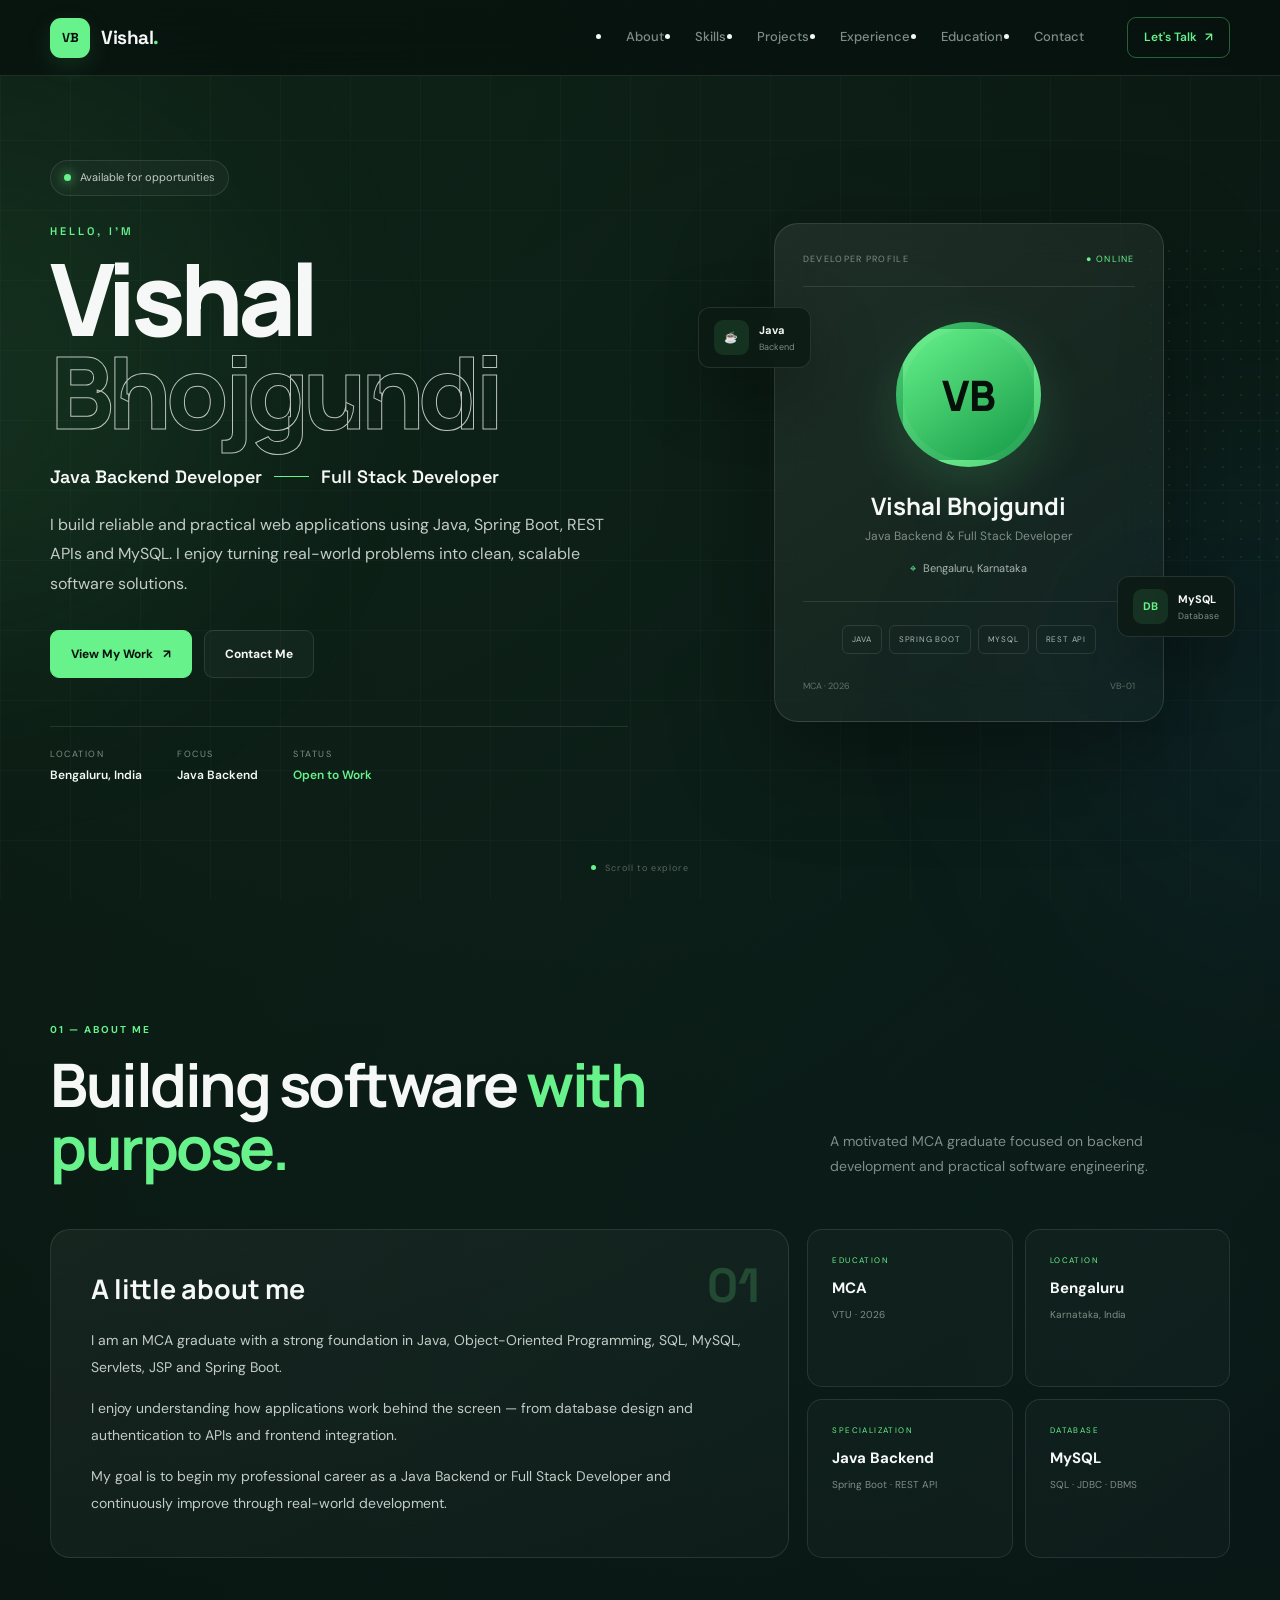
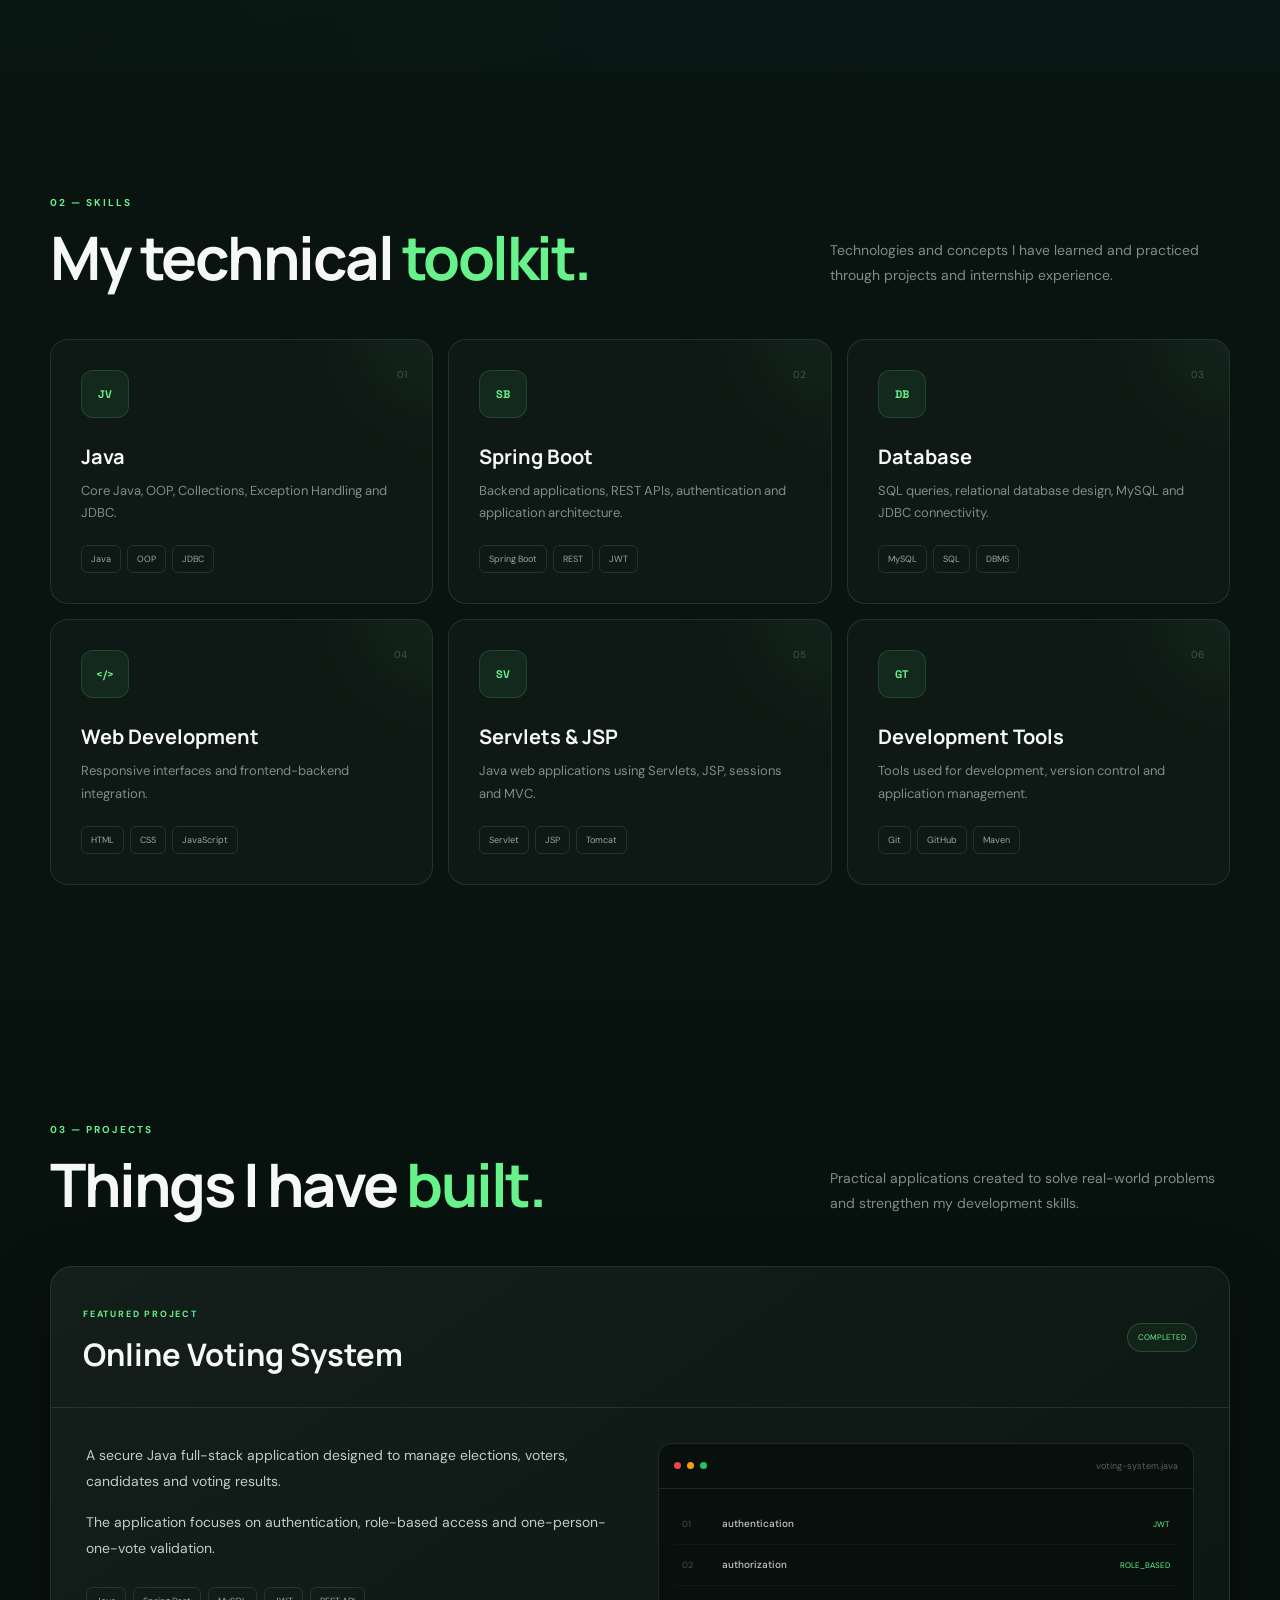
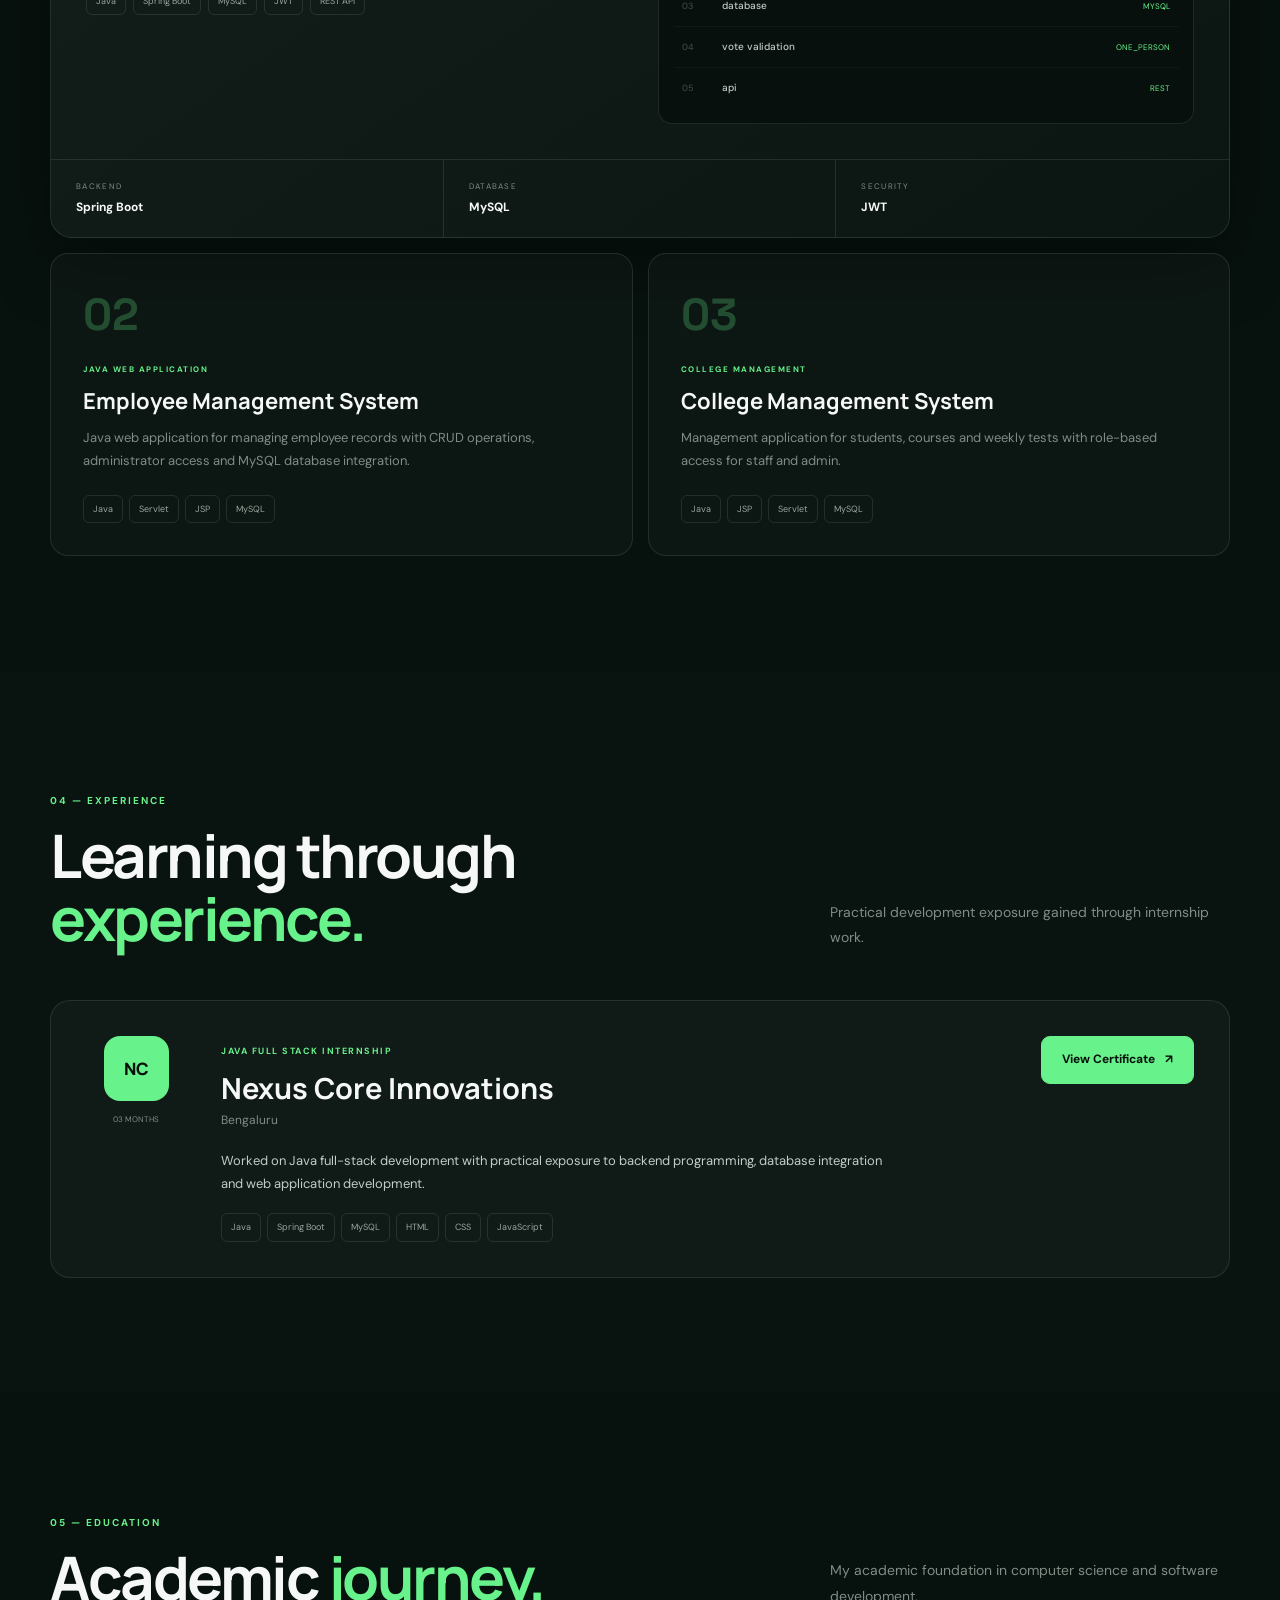
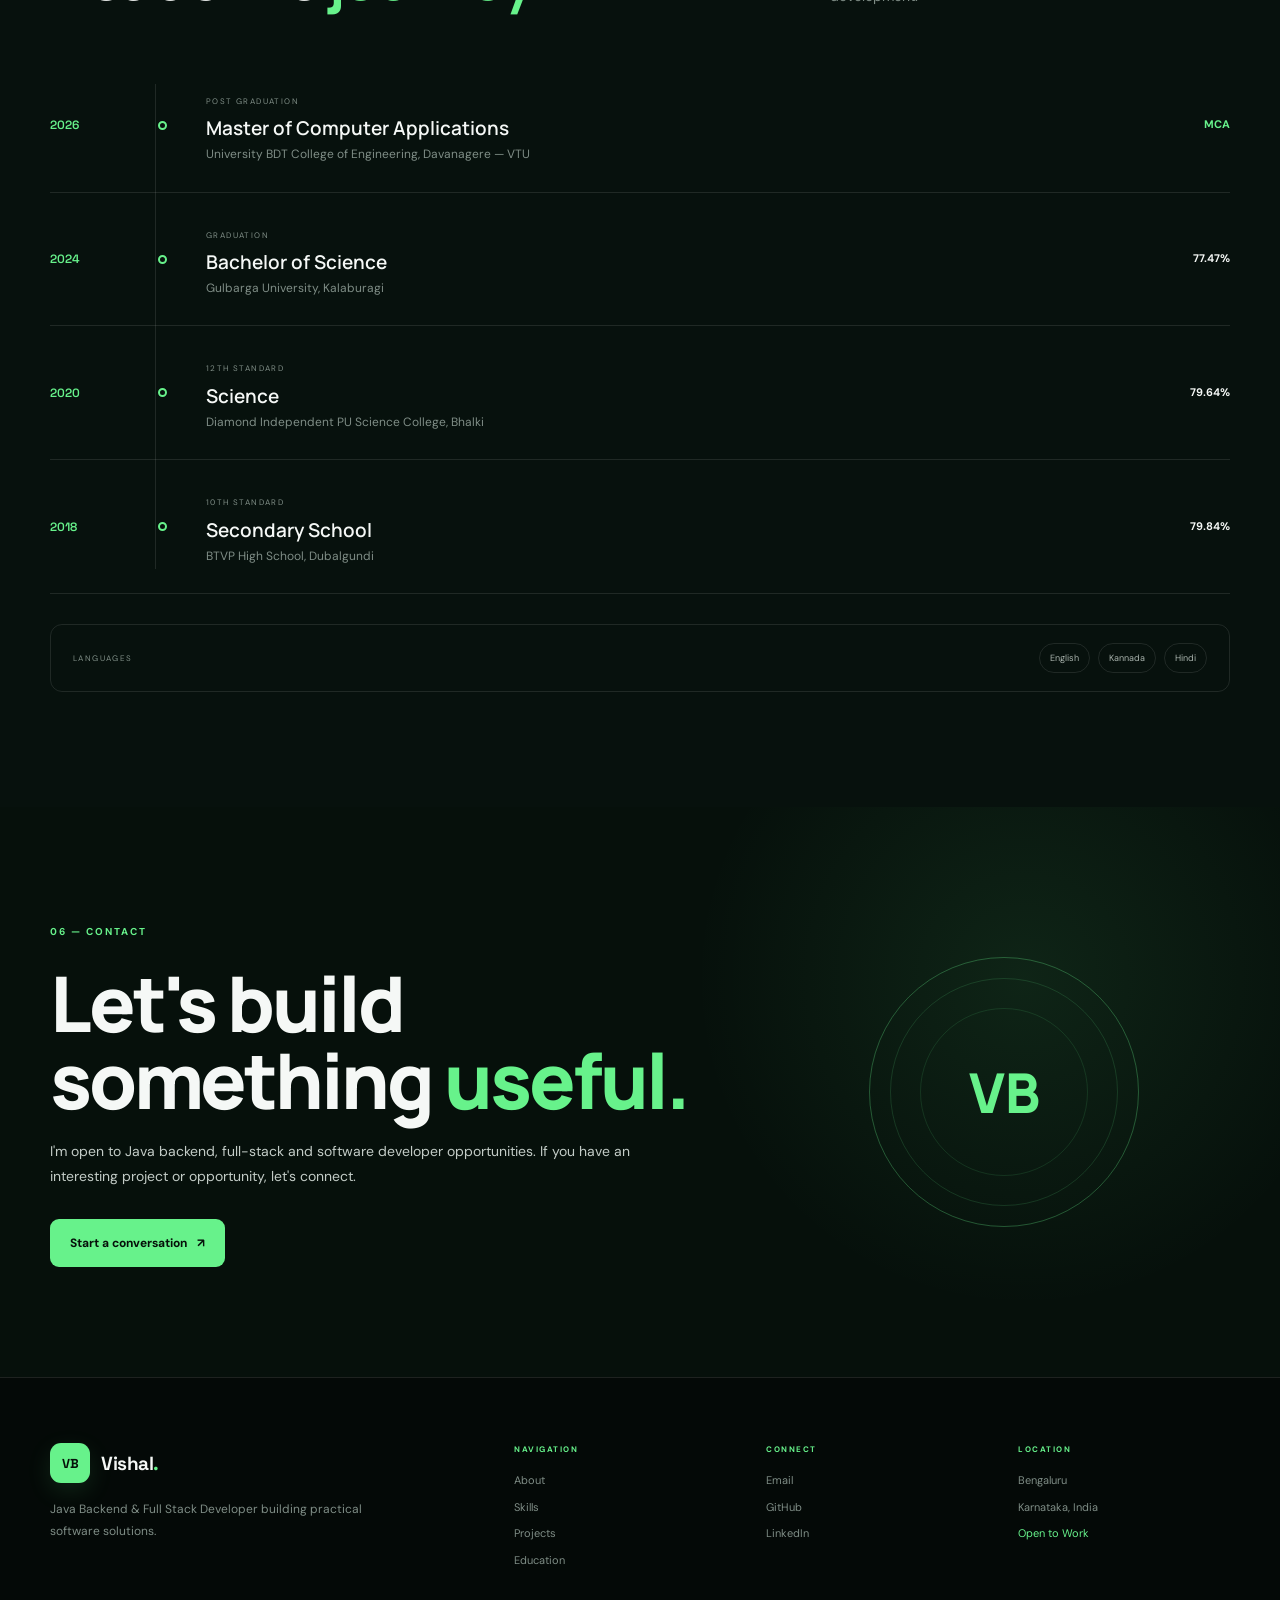
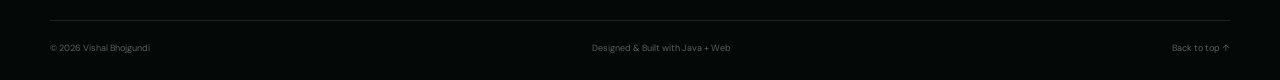
==== commit 7bcc2cfd: "Changed UI" ====
--- a/src/main/webapp/index.html
+++ b/src/main/webapp/index.html
@@ -2,52 +2,72 @@
 <html lang="en">
 
 <head>
+
   <meta charset="UTF-8">
-  <meta name="viewport" content="width=device-width, initial-scale=1.0">
-
-  <title>Vishal Bhojgundi | Java Backend Developer</title>
+
+  <meta name="viewport"
+        content="width=device-width, initial-scale=1.0">
+
+  <title>Vishal Bhojgundi | Java Developer</title>
 
   <meta name="description"
-        content="Portfolio of Vishal Bhojgundi - Java Backend and Full Stack Developer.">
-
-  <link rel="preconnect" href="https://fonts.googleapis.com">
-  <link rel="preconnect" href="https://fonts.gstatic.com" crossorigin>
-
-  <link href="https://fonts.googleapis.com/css2?family=Inter:wght@400;500;600;700;800&family=JetBrains+Mono:wght@400;500;600&display=swap"
+        content="Vishal Bhojgundi - Java Backend and Full Stack Developer Portfolio">
+
+  <link rel="preconnect"
+        href="https://fonts.googleapis.com">
+
+  <link rel="preconnect"
+        href="https://fonts.gstatic.com"
+        crossorigin>
+
+  <link href="https://fonts.googleapis.com/css2?family=DM+Sans:wght@400;500;600;700&family=Manrope:wght@400;500;600;700;800&family=Space+Grotesk:wght@400;500;600;700&display=swap"
         rel="stylesheet">
 
-  <link rel="stylesheet" href="style.css">
+  <link rel="stylesheet"
+        href="style.css">
+
 </head>
 
+
 <body>
 
-<!-- ================================
+
+<!-- =====================================================
      BACKGROUND
-================================= -->
-
-<div class="background-grid"></div>
-<div class="background-glow glow-one"></div>
-<div class="background-glow glow-two"></div>
-
-<!-- ================================
-     HEADER
-================================= -->
-
-<header class="header" id="header">
-
-  <div class="container header-inner">
-
-    <a href="#home" class="logo">
-      <span class="logo-box">VB</span>
-
-      <span class="logo-text">
+===================================================== -->
+
+<div class="page-background"></div>
+
+<div class="background-orb orb-one"></div>
+<div class="background-orb orb-two"></div>
+
+
+<!-- =====================================================
+     NAVIGATION
+===================================================== -->
+
+<nav class="navbar" id="topbar">
+
+  <div class="nav-container">
+
+    <a href="#top"
+       class="brand">
+
+            <span class="brand-icon">
+                VB
+            </span>
+
+      <span class="brand-name">
                 Vishal<span>.</span>
             </span>
+
     </a>
 
-    <button class="menu-btn"
-            id="menuBtn"
-            aria-label="Open navigation">
+
+    <button class="nav-toggle"
+            id="navToggle"
+            aria-label="Open navigation"
+            aria-expanded="false">
 
       <span></span>
       <span></span>
@@ -55,342 +75,546 @@
 
     </button>
 
-    <nav class="navigation" id="navigation">
-
-      <a href="#home" class="nav-link active">
-        <span>01</span> Home
-      </a>
-
-      <a href="#about" class="nav-link">
-        <span>02</span> About
-      </a>
-
-      <a href="#skills" class="nav-link">
-        <span>03</span> Skills
-      </a>
-
-      <a href="#projects" class="nav-link">
-        <span>04</span> Projects
-      </a>
-
-      <a href="#experience" class="nav-link">
-        <span>05</span> Experience
-      </a>
-
-      <a href="#education" class="nav-link">
-        <span>06</span> Education
-      </a>
-
-      <a href="#contact" class="nav-link">
-        <span>07</span> Contact
-      </a>
-
-    </nav>
+
+    <ul class="nav-links"
+        id="navLinks">
+
+      <li>
+        <a href="#profile">
+          About
+        </a>
+      </li>
+
+      <li>
+        <a href="#skills">
+          Skills
+        </a>
+      </li>
+
+      <li>
+        <a href="#case-file">
+          Projects
+        </a>
+      </li>
+
+      <li>
+        <a href="#internship">
+          Experience
+        </a>
+      </li>
+
+      <li>
+        <a href="#education">
+          Education
+        </a>
+      </li>
+
+      <li>
+        <a href="#contact">
+          Contact
+        </a>
+      </li>
+
+    </ul>
+
 
     <a href="mailto:vishalbhojgundi2002@gmail.com"
-       class="header-contact">
-      Let's Talk ↗
+       class="nav-button">
+
+      Let's Talk
+      <span>↗</span>
+
     </a>
 
   </div>
 
+</nav>
+
+
+
+<!-- =====================================================
+     HERO
+===================================================== -->
+
+<header class="hero"
+        id="top">
+
+  <div class="hero-container">
+
+
+    <div class="hero-content">
+
+      <div class="availability">
+
+        <span class="availability-dot"></span>
+
+        Available for opportunities
+
+      </div>
+
+
+      <p class="hero-intro">
+        HELLO, I'M
+      </p>
+
+
+      <h1>
+
+        Vishal
+        <span>Bhojgundi</span>
+
+      </h1>
+
+
+      <div class="hero-role">
+
+        Java Backend Developer
+
+        <span class="role-line"></span>
+
+        Full Stack Developer
+
+      </div>
+
+
+      <p class="hero-description">
+
+        I build reliable and practical web applications
+        using Java, Spring Boot, REST APIs and MySQL.
+        I enjoy turning real-world problems into clean,
+        scalable software solutions.
+
+      </p>
+
+
+      <div class="hero-buttons">
+
+        <a href="#case-file"
+           class="primary-button">
+
+          View My Work
+
+          <span>↗</span>
+
+        </a>
+
+
+        <a href="mailto:vishalbhojgundi2002@gmail.com"
+           class="secondary-button">
+
+          Contact Me
+
+        </a>
+
+      </div>
+
+
+      <div class="hero-details">
+
+        <div class="detail">
+
+          <span>LOCATION</span>
+
+          <strong>
+            Bengaluru, India
+          </strong>
+
+        </div>
+
+
+        <div class="detail">
+
+          <span>FOCUS</span>
+
+          <strong>
+            Java Backend
+          </strong>
+
+        </div>
+
+
+        <div class="detail">
+
+          <span>STATUS</span>
+
+          <strong class="green-text">
+            Open to Work
+          </strong>
+
+        </div>
+
+      </div>
+
+    </div>
+
+
+
+    <!-- =================================================
+         HERO VISUAL
+    ================================================= -->
+
+    <div class="hero-visual">
+
+
+      <div class="profile-card">
+
+
+        <div class="profile-card-top">
+
+                    <span>
+                        DEVELOPER PROFILE
+                    </span>
+
+          <span class="online-indicator">
+                        ● ONLINE
+                    </span>
+
+        </div>
+
+
+        <div class="profile-avatar">
+
+          VB
+
+        </div>
+
+
+        <h2>
+          Vishal Bhojgundi
+        </h2>
+
+
+        <p>
+          Java Backend & Full Stack Developer
+        </p>
+
+
+        <div class="profile-location">
+
+          <span>⌖</span>
+
+          Bengaluru, Karnataka
+
+        </div>
+
+
+        <div class="profile-divider"></div>
+
+
+        <div class="profile-stack">
+
+          <span>JAVA</span>
+          <span>SPRING BOOT</span>
+          <span>MYSQL</span>
+          <span>REST API</span>
+
+        </div>
+
+
+        <div class="profile-footer">
+
+                    <span>
+                        MCA · 2026
+                    </span>
+
+          <span>
+                        VB-01
+                    </span>
+
+        </div>
+
+      </div>
+
+
+      <div class="floating-card floating-one">
+
+                <span class="floating-icon">
+                    ☕
+                </span>
+
+        <div>
+
+          <strong>
+            Java
+          </strong>
+
+          <small>
+            Backend
+          </small>
+
+        </div>
+
+      </div>
+
+
+      <div class="floating-card floating-two">
+
+                <span class="floating-icon">
+                    DB
+                </span>
+
+        <div>
+
+          <strong>
+            MySQL
+          </strong>
+
+          <small>
+            Database
+          </small>
+
+        </div>
+
+      </div>
+
+
+      <div class="hero-grid-pattern"></div>
+
+    </div>
+
+  </div>
+
+
+  <div class="scroll-hint">
+
+    <span></span>
+
+    Scroll to explore
+
+  </div>
+
 </header>
 
 
-<!-- ================================
-     SIDE BAR
-================================= -->
-
-<aside class="side-left">
-
-  <div class="side-line"></div>
-
-  <span class="side-text">
-        JAVA • SPRING BOOT • MYSQL
-    </span>
-
-</aside>
-
-
-<aside class="side-right">
-
-  <a href="https://github.com/vishalbhojgundi"
-     target="_blank"
-     rel="noopener noreferrer"
-     aria-label="GitHub">
-    GH
-  </a>
-
-  <a href="https://www.linkedin.com/in/vishalbhojgundi"
-     target="_blank"
-     rel="noopener noreferrer"
-     aria-label="LinkedIn">
-    IN
-  </a>
-
-  <span class="side-line"></span>
-
-</aside>
-
-
-<!-- ================================
-     MAIN
-================================= -->
 
 <main>
 
 
-  <!-- ================================
-       HERO
-  ================================= -->
-
-  <section class="hero section" id="home">
-
-    <div class="container hero-grid">
-
-      <div class="hero-content">
-
-        <div class="availability">
-          <span class="status-dot"></span>
-          Available for opportunities
-        </div>
-
-        <p class="hero-small">
-          HELLO, I'M
+  <!-- =====================================================
+       ABOUT
+  ===================================================== -->
+
+  <section class="section"
+           id="profile">
+
+    <div class="section-container">
+
+
+      <div class="section-heading">
+
+        <div>
+
+                <span class="section-kicker">
+                    01 — ABOUT ME
+                </span>
+
+          <h2>
+            Building software
+            <span>with purpose.</span>
+          </h2>
+
+        </div>
+
+        <p>
+
+          A motivated MCA graduate focused on
+          backend development and practical
+          software engineering.
+
         </p>
 
-        <h1>
-          Vishal
-          <span>Bhojgundi</span>
-        </h1>
-
-        <h2>
-          Java Backend
-          <span>& Full Stack Developer</span>
-        </h2>
-
-        <p class="hero-description">
-
-          I build reliable backend applications using
-          <strong>Java, Spring Boot, REST APIs and MySQL</strong>.
-          I enjoy turning real-world problems into clean,
-          practical software solutions.
+      </div>
+
+
+      <div class="about-grid">
+
+
+        <article class="about-main-card">
+
+          <div class="card-number">
+            01
+          </div>
+
+          <h3>
+            A little about me
+          </h3>
+
+          <p>
+
+            I am an MCA graduate with a strong
+            foundation in Java, Object-Oriented
+            Programming, SQL, MySQL, Servlets,
+            JSP and Spring Boot.
+
+          </p>
+
+          <p>
+
+            I enjoy understanding how applications
+            work behind the screen — from database
+            design and authentication to APIs and
+            frontend integration.
+
+          </p>
+
+          <p>
+
+            My goal is to begin my professional
+            career as a Java Backend or Full Stack
+            Developer and continuously improve
+            through real-world development.
+
+          </p>
+
+        </article>
+
+
+        <div class="about-side">
+
+
+          <div class="mini-card">
+
+                    <span>
+                        EDUCATION
+                    </span>
+
+            <strong>
+              MCA
+            </strong>
+
+            <small>
+              VTU · 2026
+            </small>
+
+          </div>
+
+
+          <div class="mini-card">
+
+                    <span>
+                        LOCATION
+                    </span>
+
+            <strong>
+              Bengaluru
+            </strong>
+
+            <small>
+              Karnataka, India
+            </small>
+
+          </div>
+
+
+          <div class="mini-card">
+
+                    <span>
+                        SPECIALIZATION
+                    </span>
+
+            <strong>
+              Java Backend
+            </strong>
+
+            <small>
+              Spring Boot · REST API
+            </small>
+
+          </div>
+
+
+          <div class="mini-card">
+
+                    <span>
+                        DATABASE
+                    </span>
+
+            <strong>
+              MySQL
+            </strong>
+
+            <small>
+              SQL · JDBC · DBMS
+            </small>
+
+          </div>
+
+        </div>
+
+      </div>
+
+    </div>
+
+  </section>
+
+
+
+  <!-- =====================================================
+       SKILLS
+  ===================================================== -->
+
+  <section class="section skills-section"
+           id="skills">
+
+    <div class="section-container">
+
+
+      <div class="section-heading">
+
+        <div>
+
+                <span class="section-kicker">
+                    02 — SKILLS
+                </span>
+
+          <h2>
+            My technical
+            <span>toolkit.</span>
+          </h2>
+
+        </div>
+
+        <p>
+
+          Technologies and concepts I have
+          learned and practiced through
+          projects and internship experience.
 
         </p>
 
-        <div class="hero-buttons">
-
-          <a href="#projects" class="btn btn-primary">
-            View My Projects
-            <span>↗</span>
-          </a>
-
-          <a href="mailto:vishalbhojgundi2002@gmail.com"
-             class="btn btn-secondary">
-            Contact Me
-          </a>
-
-        </div>
-
-        <div class="hero-meta">
-
-          <div>
-            <strong>01</strong>
-            <span>Developer</span>
-          </div>
-
-          <div>
-            <strong>03+</strong>
-            <span>Major Projects</span>
-          </div>
-
-          <div>
-            <strong>2026</strong>
-            <span>MCA Graduate</span>
-          </div>
-
-        </div>
-
-      </div>
-
-
-      <!-- Developer Card -->
-
-      <div class="developer-card">
-
-        <div class="card-top">
-
-          <span class="window-dot"></span>
-          <span class="window-dot"></span>
-          <span class="window-dot"></span>
-
-          <span class="card-file">
-                    developer.java
-                </span>
-
-        </div>
-
-        <div class="code-content">
-
-<pre><span class="purple">public class</span> <span class="blue">Vishal</span> {
-
-    <span class="purple">String</span> role =
-        <span class="green">"Java Developer"</span>;
-
-    <span class="purple">String</span> location =
-        <span class="green">"Bengaluru, India"</span>;
-
-    <span class="purple">String[]</span> stack = {
-        <span class="green">"Java"</span>,
-        <span class="green">"Spring Boot"</span>,
-        <span class="green">"MySQL"</span>,
-        <span class="green">"JavaScript"</span>
-    };
-
-    <span class="purple">boolean</span> openToWork =
-        <span class="orange">true</span>;
-
-}</pre>
-
-        </div>
-
-        <div class="card-footer">
-
-          <span>● SYSTEM READY</span>
-          <span>VB-2026</span>
-
-        </div>
-
-      </div>
-
-    </div>
-
-  </section>
-
-
-  <!-- ================================
-       ABOUT
-  ================================= -->
-
-  <section class="section" id="about">
-
-    <div class="container">
-
-      <div class="section-heading">
-
-        <span class="section-number">02</span>
-
-        <div>
-          <p class="section-label">ABOUT ME</p>
-          <h2>Building with purpose.</h2>
-        </div>
-
-      </div>
-
-
-      <div class="about-grid">
-
-        <article class="article-card">
-
-          <span class="article-tag">PROFILE / 2026</span>
+      </div>
+
+
+      <div class="skills-grid">
+
+
+        <article class="skill-card">
+
+          <div class="skill-icon java-icon">
+            JV
+          </div>
+
+          <span class="skill-number">
+                    01
+                </span>
 
           <h3>
-            A developer focused on backend engineering
-            and practical software development.
+            Java
           </h3>
 
           <p>
-            I am an MCA graduate with a strong foundation
-            in Java, object-oriented programming, SQL,
-            MySQL, Servlets, JSP and Spring Boot.
-          </p>
-
-          <p>
-            I like understanding how applications work
-            behind the screen — from database design and
-            authentication to APIs and frontend integration.
-          </p>
-
-          <p>
-            My goal is to start my career as a Java Backend
-            or Full Stack Developer and continue improving
-            through real-world projects.
-          </p>
-
-        </article>
-
-
-        <div class="about-info">
-
-          <div class="info-card">
-            <span>LOCATION</span>
-            <strong>Bengaluru, Karnataka</strong>
-          </div>
-
-          <div class="info-card">
-            <span>ROLE</span>
-            <strong>Java Developer</strong>
-          </div>
-
-          <div class="info-card">
-            <span>EDUCATION</span>
-            <strong>MCA — VTU</strong>
-          </div>
-
-          <div class="info-card">
-            <span>FOCUS</span>
-            <strong>Backend Development</strong>
-          </div>
-
-        </div>
-
-      </div>
-
-    </div>
-
-  </section>
-
-
-  <!-- ================================
-       SKILLS
-  ================================= -->
-
-  <section class="section section-dark" id="skills">
-
-    <div class="container">
-
-      <div class="section-heading">
-
-        <span class="section-number">03</span>
-
-        <div>
-          <p class="section-label">TECHNICAL SKILLS</p>
-          <h2>My developer toolkit.</h2>
-        </div>
-
-      </div>
-
-
-      <div class="skills-grid">
-
-
-        <article class="skill-card">
-
-          <div class="skill-icon">JV</div>
-
-          <span class="skill-index">01</span>
-
-          <h3>Java</h3>
-
-          <p>
+
             Core Java, OOP, Collections,
             Exception Handling and JDBC.
+
           </p>
 
           <div class="skill-tags">
+
             <span>Java</span>
             <span>OOP</span>
             <span>JDBC</span>
+
           </div>
 
         </article>
@@ -398,21 +622,32 @@
 
         <article class="skill-card">
 
-          <div class="skill-icon">SB</div>
-
-          <span class="skill-index">02</span>
-
-          <h3>Spring Boot</h3>
+          <div class="skill-icon spring-icon">
+            SB
+          </div>
+
+          <span class="skill-number">
+                    02
+                </span>
+
+          <h3>
+            Spring Boot
+          </h3>
 
           <p>
+
             Backend applications, REST APIs,
-            authentication and application architecture.
+            authentication and application
+            architecture.
+
           </p>
 
           <div class="skill-tags">
+
             <span>Spring Boot</span>
             <span>REST</span>
             <span>JWT</span>
+
           </div>
 
         </article>
@@ -420,21 +655,31 @@
 
         <article class="skill-card">
 
-          <div class="skill-icon">DB</div>
-
-          <span class="skill-index">03</span>
-
-          <h3>Database</h3>
+          <div class="skill-icon database-icon">
+            DB
+          </div>
+
+          <span class="skill-number">
+                    03
+                </span>
+
+          <h3>
+            Database
+          </h3>
 
           <p>
-            SQL queries, relational database design,
-            MySQL and database connectivity.
+
+            SQL queries, relational database
+            design, MySQL and JDBC connectivity.
+
           </p>
 
           <div class="skill-tags">
+
             <span>MySQL</span>
             <span>SQL</span>
             <span>DBMS</span>
+
           </div>
 
         </article>
@@ -442,21 +687,31 @@
 
         <article class="skill-card">
 
-          <div class="skill-icon">WEB</div>
-
-          <span class="skill-index">04</span>
-
-          <h3>Web Development</h3>
+          <div class="skill-icon web-icon">
+            &lt;/&gt;
+          </div>
+
+          <span class="skill-number">
+                    04
+                </span>
+
+          <h3>
+            Web Development
+          </h3>
 
           <p>
-            Responsive interfaces and integration
-            between frontend and backend applications.
+
+            Responsive interfaces and
+            frontend-backend integration.
+
           </p>
 
           <div class="skill-tags">
+
             <span>HTML</span>
             <span>CSS</span>
             <span>JavaScript</span>
+
           </div>
 
         </article>
@@ -464,21 +719,31 @@
 
         <article class="skill-card">
 
-          <div class="skill-icon">SV</div>
-
-          <span class="skill-index">05</span>
-
-          <h3>Servlets & JSP</h3>
+          <div class="skill-icon servlet-icon">
+            SV
+          </div>
+
+          <span class="skill-number">
+                    05
+                </span>
+
+          <h3>
+            Servlets & JSP
+          </h3>
 
           <p>
-            Java web applications using Servlets,
-            JSP, sessions and MVC-style structure.
+
+            Java web applications using
+            Servlets, JSP, sessions and MVC.
+
           </p>
 
           <div class="skill-tags">
+
             <span>Servlet</span>
             <span>JSP</span>
             <span>Tomcat</span>
+
           </div>
 
         </article>
@@ -486,25 +751,37 @@
 
         <article class="skill-card">
 
-          <div class="skill-icon">TO</div>
-
-          <span class="skill-index">06</span>
-
-          <h3>Tools</h3>
+          <div class="skill-icon tools-icon">
+            GT
+          </div>
+
+          <span class="skill-number">
+                    06
+                </span>
+
+          <h3>
+            Development Tools
+          </h3>
 
           <p>
-            Development and deployment tools used
-            while building and maintaining projects.
+
+            Tools used for development,
+            version control and application
+            management.
+
           </p>
 
           <div class="skill-tags">
+
             <span>Git</span>
             <span>GitHub</span>
             <span>Maven</span>
+
           </div>
 
         </article>
 
+
       </div>
 
     </div>
@@ -512,86 +789,178 @@
   </section>
 
 
-  <!-- ================================
+
+  <!-- =====================================================
        PROJECTS
-  ================================= -->
-
-  <section class="section" id="projects">
-
-    <div class="container">
+  ===================================================== -->
+
+  <section class="section"
+           id="case-file">
+
+    <div class="section-container">
+
 
       <div class="section-heading">
 
-        <span class="section-number">04</span>
-
         <div>
-          <p class="section-label">SELECTED WORK</p>
-          <h2>Projects that solve problems.</h2>
-        </div>
+
+                <span class="section-kicker">
+                    03 — PROJECTS
+                </span>
+
+          <h2>
+            Things I have
+            <span>built.</span>
+          </h2>
+
+        </div>
+
+        <p>
+
+          Practical applications created to
+          solve real-world problems and
+          strengthen my development skills.
+
+        </p>
 
       </div>
 
 
       <!-- FEATURED PROJECT -->
 
-      <article class="project-featured">
-
-        <div class="project-number">
-          01
-        </div>
-
-        <div class="project-main">
-
-          <div class="project-top">
-
-                    <span class="project-type">
-                        JAVA FULL STACK
+      <article class="featured-project">
+
+
+        <div class="featured-project-header">
+
+          <div>
+
+                    <span class="project-label">
+                        FEATURED PROJECT
                     </span>
 
-            <span class="project-status">
-                        COMPLETED
-                    </span>
-
-          </div>
-
-          <h3>
-            Online Voting System
-          </h3>
-
-          <p>
-            A secure web-based voting application designed
-            to manage elections, voters, candidates and
-            voting results.
-          </p>
-
-          <div class="project-tech">
-            <span>Java</span>
-            <span>Spring Boot</span>
-            <span>MySQL</span>
-            <span>JWT</span>
-            <span>REST API</span>
-          </div>
-
-        </div>
-
-
-        <div class="project-side">
-
-          <div class="project-feature">
-            <span>AUTHENTICATION</span>
+            <h3>
+              Online Voting System
+            </h3>
+
+          </div>
+
+
+          <span class="project-status">
+                    COMPLETED
+                </span>
+
+        </div>
+
+
+        <div class="featured-project-content">
+
+
+          <div class="project-description">
+
+            <p>
+
+              A secure Java full-stack application
+              designed to manage elections,
+              voters, candidates and voting results.
+
+            </p>
+
+
+            <p>
+
+              The application focuses on
+              authentication, role-based access
+              and one-person-one-vote validation.
+
+            </p>
+
+
+            <div class="project-tags">
+
+              <span>Java</span>
+              <span>Spring Boot</span>
+              <span>MySQL</span>
+              <span>JWT</span>
+              <span>REST API</span>
+
+            </div>
+
+          </div>
+
+
+          <div class="project-dashboard">
+
+
+            <div class="dashboard-top">
+
+              <span class="dashboard-dot"></span>
+              <span class="dashboard-dot"></span>
+              <span class="dashboard-dot"></span>
+
+              <small>
+                voting-system.java
+              </small>
+
+            </div>
+
+
+            <div class="dashboard-body">
+
+              <div class="code-line">
+                <span>01</span>
+                <b>authentication</b>
+                <em>JWT</em>
+              </div>
+
+              <div class="code-line">
+                <span>02</span>
+                <b>authorization</b>
+                <em>ROLE_BASED</em>
+              </div>
+
+              <div class="code-line">
+                <span>03</span>
+                <b>database</b>
+                <em>MYSQL</em>
+              </div>
+
+              <div class="code-line">
+                <span>04</span>
+                <b>vote validation</b>
+                <em>ONE_PERSON</em>
+              </div>
+
+              <div class="code-line">
+                <span>05</span>
+                <b>api</b>
+                <em>REST</em>
+              </div>
+
+            </div>
+
+          </div>
+
+        </div>
+
+
+        <div class="featured-project-footer">
+
+          <div>
+            <span>BACKEND</span>
+            <strong>Spring Boot</strong>
+          </div>
+
+          <div>
+            <span>DATABASE</span>
+            <strong>MySQL</strong>
+          </div>
+
+          <div>
+            <span>SECURITY</span>
             <strong>JWT</strong>
           </div>
 
-          <div class="project-feature">
-            <span>ACCESS</span>
-            <strong>ROLE BASED</strong>
-          </div>
-
-          <div class="project-feature">
-            <span>DATABASE</span>
-            <strong>MYSQL</strong>
-          </div>
-
         </div>
 
       </article>
@@ -599,32 +968,39 @@
 
       <!-- OTHER PROJECTS -->
 
-      <div class="projects-grid">
+      <div class="project-grid">
 
 
         <article class="project-card">
 
-          <div class="project-card-top">
-            <span>02</span>
-            <span>JAVA WEB</span>
-          </div>
+          <div class="project-card-number">
+            02
+          </div>
+
+          <span class="project-small-label">
+                    JAVA WEB APPLICATION
+                </span>
 
           <h3>
             Employee Management System
           </h3>
 
           <p>
-            Java web application for managing employee
-            information with CRUD operations, admin
-            access and MySQL database integration.
+
+            Java web application for managing
+            employee records with CRUD operations,
+            administrator access and MySQL
+            database integration.
+
           </p>
 
-          <div class="project-tech">
+          <div class="project-card-tags">
+
             <span>Java</span>
             <span>Servlet</span>
             <span>JSP</span>
             <span>MySQL</span>
-            <span>Tomcat</span>
+
           </div>
 
         </article>
@@ -632,27 +1008,33 @@
 
         <article class="project-card">
 
-          <div class="project-card-top">
-            <span>03</span>
-            <span>JAVA WEB</span>
-          </div>
+          <div class="project-card-number">
+            03
+          </div>
+
+          <span class="project-small-label">
+                    COLLEGE MANAGEMENT
+                </span>
 
           <h3>
             College Management System
           </h3>
 
           <p>
-            A college management application for students,
-            courses and weekly tests with role-based
-            access for admin and staff.
+
+            Management application for students,
+            courses and weekly tests with
+            role-based access for staff and admin.
+
           </p>
 
-          <div class="project-tech">
+          <div class="project-card-tags">
+
             <span>Java</span>
             <span>JSP</span>
             <span>Servlet</span>
             <span>MySQL</span>
-            <span>Bootstrap</span>
+
           </div>
 
         </article>
@@ -664,33 +1046,59 @@
   </section>
 
 
-  <!-- ================================
-       EXPERIENCE
-  ================================= -->
-
-  <section class="section section-dark" id="experience">
-
-    <div class="container">
+
+  <!-- =====================================================
+       INTERNSHIP
+  ===================================================== -->
+
+  <section class="section experience-section"
+           id="internship">
+
+    <div class="section-container">
+
 
       <div class="section-heading">
 
-        <span class="section-number">05</span>
-
         <div>
-          <p class="section-label">EXPERIENCE</p>
-          <h2>Where I learned by building.</h2>
-        </div>
+
+                <span class="section-kicker">
+                    04 — EXPERIENCE
+                </span>
+
+          <h2>
+            Learning through
+            <span>experience.</span>
+          </h2>
+
+        </div>
+
+        <p>
+
+          Practical development exposure
+          gained through internship work.
+
+        </p>
 
       </div>
 
 
       <article class="experience-card">
 
-        <div class="experience-date">
-          03 MONTHS
-        </div>
-
-        <div class="experience-content">
+
+        <div class="experience-company">
+
+          <div class="company-logo">
+            NC
+          </div>
+
+          <span>
+                    03 MONTHS
+                </span>
+
+        </div>
+
+
+        <div class="experience-main">
 
                 <span class="experience-label">
                     JAVA FULL STACK INTERNSHIP
@@ -701,23 +1109,28 @@
           </h3>
 
           <p class="experience-location">
-            Bangalore
+            Bengaluru
           </p>
 
-          <p>
-            Worked on Java full-stack development with
-            practical exposure to backend programming,
-            database integration and web application
-            development.
+          <p class="experience-description">
+
+            Worked on Java full-stack development
+            with practical exposure to backend
+            programming, database integration and
+            web application development.
+
           </p>
 
-          <div class="experience-tech">
+
+          <div class="experience-tags">
+
             <span>Java</span>
             <span>Spring Boot</span>
             <span>MySQL</span>
             <span>HTML</span>
             <span>CSS</span>
             <span>JavaScript</span>
+
           </div>
 
         </div>
@@ -725,10 +1138,14 @@
 
         <div class="experience-action">
 
-          <button id="viewCertificateBtn"
-                  class="btn btn-primary">
-
-            View Certificate ↗
+          <button
+                  type="button"
+                  id="viewCertificateBtn"
+                  class="primary-button">
+
+            View Certificate
+
+            <span>↗</span>
 
           </button>
 
@@ -741,27 +1158,43 @@
   </section>
 
 
-  <!-- ================================
+
+  <!-- =====================================================
        EDUCATION
-  ================================= -->
-
-  <section class="section" id="education">
-
-    <div class="container">
+  ===================================================== -->
+
+  <section class="section"
+           id="education">
+
+    <div class="section-container">
+
 
       <div class="section-heading">
 
-        <span class="section-number">06</span>
-
         <div>
-          <p class="section-label">EDUCATION</p>
-          <h2>Academic journey.</h2>
-        </div>
-
-      </div>
-
-
-      <div class="education-list">
+
+                <span class="section-kicker">
+                    05 — EDUCATION
+                </span>
+
+          <h2>
+            Academic
+            <span>journey.</span>
+          </h2>
+
+        </div>
+
+        <p>
+
+          My academic foundation in computer
+          science and software development.
+
+        </p>
+
+      </div>
+
+
+      <div class="education-timeline">
 
 
         <article class="education-item current">
@@ -770,9 +1203,13 @@
             2026
           </div>
 
+          <div class="timeline-dot"></div>
+
           <div class="education-content">
 
-            <span>POST GRADUATION</span>
+                    <span>
+                        POST GRADUATION
+                    </span>
 
             <h3>
               Master of Computer Applications
@@ -786,7 +1223,7 @@
           </div>
 
           <strong class="education-score">
-            CGPA 8.5
+            MCA
           </strong>
 
         </article>
@@ -798,9 +1235,13 @@
             2024
           </div>
 
+          <div class="timeline-dot"></div>
+
           <div class="education-content">
 
-            <span>GRADUATION</span>
+                    <span>
+                        GRADUATION
+                    </span>
 
             <h3>
               Bachelor of Science
@@ -825,9 +1266,13 @@
             2020
           </div>
 
+          <div class="timeline-dot"></div>
+
           <div class="education-content">
 
-            <span>12TH STANDARD</span>
+                    <span>
+                        12TH STANDARD
+                    </span>
 
             <h3>
               Science
@@ -853,9 +1298,13 @@
             2018
           </div>
 
+          <div class="timeline-dot"></div>
+
           <div class="education-content">
 
-            <span>10TH STANDARD</span>
+                    <span>
+                        10TH STANDARD
+                    </span>
 
             <h3>
               Secondary School
@@ -873,17 +1322,22 @@
 
         </article>
 
+
       </div>
 
 
       <div class="languages">
 
-        <span>LANGUAGES</span>
+            <span>
+                LANGUAGES
+            </span>
 
         <div>
-          <b>English</b>
-          <b>Kannada</b>
-          <b>Hindi</b>
+
+          <span>English</span>
+          <span>Kannada</span>
+          <span>Hindi</span>
+
         </div>
 
       </div>
@@ -893,71 +1347,102 @@
   </section>
 
 
-  <!-- ================================
+
+  <!-- =====================================================
        CONTACT
-  ================================= -->
-
-  <section class="contact-section" id="contact">
-
-    <div class="container">
-
-      <div class="contact-box">
-
-        <div>
-
-                <span class="section-label">
-                    07 / CONTACT
-                </span>
-
-          <h2>
-            Let's build something
-            <span>useful.</span>
-          </h2>
-
-          <p>
-            I'm open to Java backend, full-stack and
-            software developer opportunities.
-          </p>
-
-        </div>
+  ===================================================== -->
+
+  <section class="contact-section"
+           id="contact">
+
+    <div class="contact-container">
+
+
+      <div class="contact-content">
+
+            <span class="section-kicker">
+                06 — CONTACT
+            </span>
+
+        <h2>
+
+          Let's build something
+          <span>useful.</span>
+
+        </h2>
+
+        <p>
+
+          I'm open to Java backend, full-stack
+          and software developer opportunities.
+
+          If you have an interesting project or
+          opportunity, let's connect.
+
+        </p>
 
         <a href="mailto:vishalbhojgundi2002@gmail.com"
-           class="btn btn-light">
-
-          Start a conversation ↗
+           class="contact-button">
+
+          Start a conversation
+
+          <span>↗</span>
 
         </a>
 
       </div>
 
+
+      <div class="contact-decoration">
+
+        <div class="contact-circle">
+
+                <span>
+                    VB
+                </span>
+
+        </div>
+
+      </div>
+
     </div>
 
   </section>
 
 
-  <!-- ================================
+
+  <!-- =====================================================
        FOOTER
-  ================================= -->
+  ===================================================== -->
 
   <footer class="footer">
 
-    <div class="container">
-
-      <div class="footer-grid">
+    <div class="footer-container">
+
+
+      <div class="footer-top">
+
 
         <div class="footer-brand">
 
-          <a href="#home" class="logo">
-            <span class="logo-box">VB</span>
-
-            <span class="logo-text">
+          <a href="#top"
+             class="brand">
+
+                    <span class="brand-icon">
+                        VB
+                    </span>
+
+            <span class="brand-name">
                         Vishal<span>.</span>
                     </span>
+
           </a>
 
           <p>
+
             Java Backend & Full Stack Developer
             building practical software solutions.
+
           </p>
 
         </div>
@@ -965,31 +1450,48 @@
 
         <div class="footer-column">
 
-          <h4>NAVIGATION</h4>
-
-          <a href="#about">About</a>
-          <a href="#skills">Skills</a>
-          <a href="#projects">Projects</a>
-          <a href="#experience">Experience</a>
+          <h4>
+            NAVIGATION
+          </h4>
+
+          <a href="#profile">
+            About
+          </a>
+
+          <a href="#skills">
+            Skills
+          </a>
+
+          <a href="#case-file">
+            Projects
+          </a>
+
+          <a href="#education">
+            Education
+          </a>
 
         </div>
 
 
         <div class="footer-column">
 
-          <h4>CONNECT</h4>
+          <h4>
+            CONNECT
+          </h4>
 
           <a href="mailto:vishalbhojgundi2002@gmail.com">
             Email
           </a>
 
           <a href="https://github.com/vishalbhojgundi"
-             target="_blank">
+             target="_blank"
+             rel="noopener">
             GitHub
           </a>
 
           <a href="https://www.linkedin.com/in/vishalbhojgundi"
-             target="_blank">
+             target="_blank"
+             rel="noopener">
             LinkedIn
           </a>
 
@@ -998,10 +1500,21 @@
 
         <div class="footer-column">
 
-          <h4>LOCATION</h4>
-
-          <p>Bengaluru</p>
-          <p>Karnataka, India</p>
+          <h4>
+            LOCATION
+          </h4>
+
+          <span>
+                    Bengaluru
+                </span>
+
+          <span>
+                    Karnataka, India
+                </span>
+
+          <span class="green-text">
+                    Open to Work
+                </span>
 
         </div>
 
@@ -1018,8 +1531,8 @@
                 Designed & Built with Java + Web
             </span>
 
-        <a href="#home">
-          BACK TO TOP ↑
+        <a href="#top">
+          Back to top ↑
         </a>
 
       </div>
@@ -1028,65 +1541,76 @@
 
   </footer>
 
+
 </main>
 
 
-<!-- ================================
+
+<!-- =====================================================
      CERTIFICATE MODAL
-================================= -->
+===================================================== -->
 
 <div class="certificate-modal"
      id="certificateModal">
 
+
   <div class="certificate-modal-box">
 
+
     <button type="button"
-            class="modal-close"
+            class="certificate-modal-close"
             id="closeCertificateModal">
 
       ×
 
     </button>
 
-    <span class="section-label">
-            CERTIFICATE VERIFICATION
+
+    <span class="section-kicker">
+            CERTIFICATE
         </span>
+
 
     <h2>
       View Internship Certificate
     </h2>
 
-    <p>
-      Please enter your details before viewing
-      the internship certificate.
+
+    <p class="certificate-modal-text">
+
+      Please enter your details before
+      viewing the internship certificate.
+
     </p>
 
 
     <form id="certificateViewerForm">
 
-      <div class="form-group">
+
+      <div class="certificate-form-group">
 
         <label for="viewerName">
-          Name
+          YOUR NAME
         </label>
 
-        <input type="text"
-               id="viewerName"
-               name="name"
-               placeholder="Enter your name"
-               maxlength="100"
-               required>
-
-      </div>
-
-
-      <div class="form-group">
+        <input
+                type="text"
+                id="viewerName"
+                name="name"
+                placeholder="Enter your name"
+                required>
+
+      </div>
+
+
+      <div class="certificate-form-group">
 
         <label for="viewerGender">
-          Gender
+          GENDER
         </label>
 
-        <select id="viewerGender"
+        <select
+                id="viewerGender"
                 name="gender"
                 required>
 
@@ -1115,12 +1639,16 @@
       </div>
 
 
-      <button type="submit"
-              class="btn btn-primary submit-certificate">
+      <button
+              type="submit"
+              class="primary-button certificate-submit-btn">
 
         Submit & View Certificate
 
+        <span>↗</span>
+
       </button>
+
 
       <p id="certificateMessage"
          class="certificate-message">
@@ -1133,7 +1661,9 @@
 </div>
 
 
+
 <script src="script.js"></script>
 
 </body>
+
 </html>
--- a/src/main/webapp/style.css
+++ b/src/main/webapp/style.css
@@ -1,3 +1,32 @@
+/* =========================================================
+   VISHAL BHOJGUNDI PORTFOLIO
+   MODERN PROFESSIONAL UI
+========================================================= */
+
+:root {
+
+    --bg: #07110d;
+    --bg-2: #0a1712;
+    --card: rgba(255,255,255,.045);
+    --card-solid: #0d1b15;
+
+    --green: #67f28b;
+    --green-dark: #36c968;
+
+    --white: #f5f8f6;
+    --text: #c3ccc7;
+    --muted: #7f8d86;
+
+    --border: rgba(255,255,255,.10);
+
+    --shadow:
+        0 25px 70px rgba(0,0,0,.30);
+
+    --container: 1180px;
+
+}
+
+
 /* =========================================================
    RESET
 ========================================================= */
@@ -10,19 +39,41 @@
 
 html {
     scroll-behavior: smooth;
+    scroll-padding-top: 90px;
 }
 
 body {
-    font-family: "Inter", sans-serif;
-    background: #08090c;
-    color: #f4f4f5;
+
+    background:
+        radial-gradient(
+            circle at 10% 0%,
+            rgba(103,242,139,.08),
+            transparent 30%
+        ),
+        radial-gradient(
+            circle at 90% 20%,
+            rgba(56,189,248,.045),
+            transparent 30%
+        ),
+        var(--bg);
+
+    color: var(--white);
+
+    font-family:
+        "DM Sans",
+        sans-serif;
+
     line-height: 1.6;
+
     overflow-x: hidden;
+
+    -webkit-font-smoothing: antialiased;
+
 }
 
 a {
+    text-decoration: none;
     color: inherit;
-    text-decoration: none;
 }
 
 button,
@@ -35,18 +86,9 @@
     cursor: pointer;
 }
 
-.container {
-    width: min(1180px, calc(100% - 40px));
-    margin: auto;
-}
-
-.section {
-    padding: 120px 0;
-    position: relative;
-}
-
-.section-dark {
-    background: #0d0f14;
+::selection {
+    background: var(--green);
+    color: #041008;
 }
 
 
@@ -54,195 +96,309 @@
    BACKGROUND
 ========================================================= */
 
-.background-grid {
+.page-background {
+
     position: fixed;
+
     inset: 0;
+
+    z-index: -5;
+
     pointer-events: none;
-    opacity: .12;
+
     background-image:
-            linear-gradient(rgba(255,255,255,.05) 1px, transparent 1px),
-            linear-gradient(90deg, rgba(255,255,255,.05) 1px, transparent 1px);
-    background-size: 60px 60px;
-    z-index: -3;
-}
-
-.background-glow {
+        linear-gradient(
+            rgba(255,255,255,.025) 1px,
+            transparent 1px
+        ),
+        linear-gradient(
+            90deg,
+            rgba(255,255,255,.025) 1px,
+            transparent 1px
+        );
+
+    background-size: 70px 70px;
+
+}
+
+.background-orb {
+
     position: fixed;
+
     width: 500px;
     height: 500px;
+
     border-radius: 50%;
-    filter: blur(130px);
+
+    filter: blur(120px);
+
     pointer-events: none;
-    z-index: -2;
-}
-
-.glow-one {
-    background: rgba(74, 222, 128, .08);
-    top: 10%;
-    left: -200px;
-}
-
-.glow-two {
-    background: rgba(59, 130, 246, .08);
-    right: -200px;
-    top: 45%;
+
+    z-index: -4;
+
+}
+
+.orb-one {
+
+    left: -280px;
+    top: 15%;
+
+    background:
+        rgba(103,242,139,.08);
+
+}
+
+.orb-two {
+
+    right: -280px;
+    top: 50%;
+
+    background:
+        rgba(59,130,246,.06);
+
 }
 
 
 /* =========================================================
-   HEADER
+   NAVBAR
 ========================================================= */
 
-.header {
+.navbar {
+
     position: fixed;
+
     top: 0;
     left: 0;
-    width: 100%;
+    right: 0;
+
     height: 76px;
+
     z-index: 1000;
-    background: rgba(8, 9, 12, .82);
-    backdrop-filter: blur(18px);
-    border-bottom: 1px solid rgba(255,255,255,.07);
-    transition: .3s;
-}
-
-.header.scrolled {
-    box-shadow: 0 15px 50px rgba(0,0,0,.35);
-}
-
-.header-inner {
+
+    background:
+        rgba(7,17,13,.78);
+
+    backdrop-filter:
+        blur(20px);
+
+    -webkit-backdrop-filter:
+        blur(20px);
+
+    border-bottom:
+        1px solid var(--border);
+
+    transition: .3s ease;
+
+}
+
+.navbar.scrolled {
+
+    box-shadow:
+        0 15px 50px rgba(0,0,0,.25);
+
+}
+
+.nav-container {
+
+    width:
+        min(
+            calc(100% - 40px),
+            var(--container)
+        );
+
     height: 100%;
+
+    margin: auto;
+
     display: flex;
+
     align-items: center;
-    justify-content: space-between;
+
     gap: 30px;
-}
-
-.logo {
+
+}
+
+.brand {
+
     display: flex;
+
     align-items: center;
+
     gap: 11px;
-    font-weight: 800;
-    font-size: 20px;
-}
-
-.logo-box {
-    width: 38px;
-    height: 38px;
+
+    flex-shrink: 0;
+
+}
+
+.brand-icon {
+
+    width: 40px;
+    height: 40px;
+
     display: grid;
+
     place-items: center;
-    border: 1px solid #4ade80;
-    color: #4ade80;
-    font-family: "JetBrains Mono", monospace;
+
+    border-radius: 11px;
+
+    background:
+        var(--green);
+
+    color:
+        #06100a;
+
+    font:
+        800 13px
+        "Space Grotesk",
+        sans-serif;
+
+    box-shadow:
+        0 8px 25px
+        rgba(103,242,139,.12);
+
+}
+
+.brand-name {
+
+    font:
+        700 19px
+        "Space Grotesk",
+        sans-serif;
+
+    letter-spacing:
+        -.5px;
+
+}
+
+.brand-name span {
+    color: var(--green);
+}
+
+.nav-links {
+
+    display: flex;
+
+    align-items: center;
+
+    gap: 5px;
+
+    margin-left: auto;
+
+}
+
+.nav-links a {
+
+    display: block;
+
+    padding: 9px 13px;
+
+    color: var(--muted);
+
     font-size: 13px;
-    box-shadow: 0 0 25px rgba(74,222,128,.12);
-}
-
-.logo-text span {
-    color: #4ade80;
-}
-
-.navigation {
-    display: flex;
+
+    font-weight: 500;
+
+    border-radius: 8px;
+
+    transition: .25s ease;
+
+}
+
+.nav-links a:hover {
+
+    color: var(--white);
+
+    background:
+        rgba(255,255,255,.05);
+
+}
+
+.nav-links a.active {
+
+    color:
+        var(--green);
+
+}
+
+.nav-button {
+
+    display: inline-flex;
+
     align-items: center;
-    gap: 24px;
-}
-
-.nav-link {
-    font-family: "JetBrains Mono", monospace;
-    font-size: 11px;
-    color: #8c9099;
-    transition: .25s;
-}
-
-.nav-link span {
-    color: #555a64;
-    margin-right: 5px;
-}
-
-.nav-link:hover,
-.nav-link.active {
-    color: #fff;
-}
-
-.nav-link.active span {
-    color: #4ade80;
-}
-
-.header-contact {
-    font-family: "JetBrains Mono", monospace;
-    font-size: 11px;
-    border: 1px solid #30343d;
-    padding: 11px 16px;
-    transition: .25s;
-}
-
-.header-contact:hover {
-    border-color: #4ade80;
-    color: #4ade80;
-}
-
-.menu-btn {
+
+    gap: 8px;
+
+    padding:
+        10px 16px;
+
+    border:
+        1px solid
+        rgba(103,242,139,.35);
+
+    border-radius:
+        9px;
+
+    color:
+        var(--green);
+
+    font-size:
+        12px;
+
+    font-weight:
+        600;
+
+    transition:
+        .25s ease;
+
+}
+
+.nav-button:hover {
+
+    background:
+        var(--green);
+
+    color:
+        #06100a;
+
+}
+
+.nav-toggle {
+
     display: none;
-    background: none;
-    border: 0;
-    width: 40px;
-}
-
-.menu-btn span {
-    display: block;
+
+    margin-left: auto;
+
+    width: 42px;
+    height: 42px;
+
+    border:
+        1px solid var(--border);
+
+    border-radius: 9px;
+
+    background:
+        rgba(255,255,255,.03);
+
+    flex-direction:
+        column;
+
+    align-items:
+        center;
+
+    justify-content:
+        center;
+
+    gap: 5px;
+
+}
+
+.nav-toggle span {
+
+    width: 18px;
     height: 2px;
-    margin: 6px 0;
-    background: #fff;
-}
-
-
-/* =========================================================
-   SIDE BARS
-========================================================= */
-
-.side-left,
-.side-right {
-    position: fixed;
-    bottom: 0;
-    z-index: 20;
-    display: flex;
-    flex-direction: column;
-    align-items: center;
-    gap: 18px;
-}
-
-.side-left {
-    left: 25px;
-}
-
-.side-right {
-    right: 25px;
-}
-
-.side-line {
-    width: 1px;
-    height: 80px;
-    background: #363b44;
-}
-
-.side-text {
-    writing-mode: vertical-rl;
-    transform: rotate(180deg);
-    font: 9px "JetBrains Mono", monospace;
-    color: #686d77;
-    letter-spacing: 2px;
-}
-
-.side-right a {
-    font: 11px "JetBrains Mono", monospace;
-    color: #737984;
-    transition: .25s;
-}
-
-.side-right a:hover {
-    color: #4ade80;
-    transform: translateY(-3px);
+
+    background: var(--white);
+
 }
 
 
@@ -251,243 +407,972 @@
 ========================================================= */
 
 .hero {
+
     min-height: 100vh;
-    padding-top: 150px;
+
+    position: relative;
+
     display: flex;
+
     align-items: center;
-}
-
-.hero-grid {
-    display: grid;
-    grid-template-columns: 1.05fr .95fr;
-    gap: 80px;
-    align-items: center;
+
+    padding:
+        125px 20px 80px;
+
+    overflow: hidden;
+
+}
+
+.hero-container {
+
+    width:
+        min(
+            calc(100% - 40px),
+            var(--container)
+        );
+
+    margin: auto;
+
+    display:
+        grid;
+
+    grid-template-columns:
+        1.05fr .95fr;
+
+    align-items:
+        center;
+
+    gap:
+        80px;
+
+}
+
+.hero-content {
+
+    position:
+        relative;
+
+    z-index:
+        2;
+
 }
 
 .availability {
-    display: inline-flex;
-    align-items: center;
-    gap: 9px;
-    padding: 8px 13px;
-    border: 1px solid #242932;
-    background: rgba(255,255,255,.02);
-    font: 10px "JetBrains Mono", monospace;
-    color: #9da2ad;
-    margin-bottom: 25px;
-}
-
-.status-dot {
-    width: 7px;
-    height: 7px;
-    background: #4ade80;
-    border-radius: 50%;
-    box-shadow: 0 0 12px #4ade80;
-}
-
-.hero-small {
-    font: 11px "JetBrains Mono", monospace;
-    color: #4ade80;
-    letter-spacing: 3px;
-    margin-bottom: 12px;
+
+    display:
+        inline-flex;
+
+    align-items:
+        center;
+
+    gap:
+        9px;
+
+    padding:
+        8px 13px;
+
+    border:
+        1px solid var(--border);
+
+    border-radius:
+        999px;
+
+    background:
+        rgba(255,255,255,.03);
+
+    color:
+        var(--text);
+
+    font-size:
+        11px;
+
+    margin-bottom:
+        28px;
+
+}
+
+.availability-dot {
+
+    width:
+        7px;
+
+    height:
+        7px;
+
+    border-radius:
+        50%;
+
+    background:
+        var(--green);
+
+    box-shadow:
+        0 0 12px
+        var(--green);
+
+}
+
+.hero-intro {
+
+    color:
+        var(--green);
+
+    font:
+        600 11px
+        "Space Grotesk",
+        sans-serif;
+
+    letter-spacing:
+        3px;
+
+    margin-bottom:
+        13px;
+
 }
 
 .hero h1 {
-    font-size: clamp(55px, 8vw, 105px);
-    line-height: .92;
-    letter-spacing: -5px;
-    font-weight: 800;
+
+    font:
+        800 clamp(58px, 8vw, 100px)
+        "Manrope",
+        sans-serif;
+
+    line-height:
+        .93;
+
+    letter-spacing:
+        -6px;
+
 }
 
 .hero h1 span {
-    color: #747a85;
-}
-
-.hero h2 {
-    margin-top: 27px;
-    font-size: clamp(25px, 3vw, 40px);
-    font-weight: 600;
-    letter-spacing: -1.5px;
-}
-
-.hero h2 span {
-    color: #4ade80;
+
+    display:
+        block;
+
+    color:
+        transparent;
+
+    -webkit-text-stroke:
+        1px rgba(245,248,246,.75);
+
+}
+
+.hero-role {
+
+    margin-top:
+        28px;
+
+    display:
+        flex;
+
+    align-items:
+        center;
+
+    flex-wrap:
+        wrap;
+
+    gap:
+        12px;
+
+    color:
+        var(--white);
+
+    font:
+        600 18px
+        "Space Grotesk",
+        sans-serif;
+
+}
+
+.role-line {
+
+    width:
+        35px;
+
+    height:
+        1px;
+
+    background:
+        var(--green);
+
 }
 
 .hero-description {
-    max-width: 650px;
-    color: #969ba5;
-    margin-top: 24px;
-    font-size: 16px;
-}
-
-.hero-description strong {
-    color: #dddfe3;
+
+    max-width:
+        650px;
+
+    margin-top:
+        22px;
+
+    color:
+        var(--text);
+
+    font-size:
+        16px;
+
+    line-height:
+        1.85;
+
 }
 
 .hero-buttons {
-    display: flex;
-    gap: 12px;
-    margin-top: 35px;
-}
-
-.btn {
-    display: inline-flex;
-    justify-content: center;
-    align-items: center;
-    gap: 10px;
-    min-height: 48px;
-    padding: 0 21px;
-    border: 1px solid transparent;
-    font: 600 11px "JetBrains Mono", monospace;
-    transition: .25s;
-}
-
-.btn-primary {
-    background: #4ade80;
-    color: #07100a;
-}
-
-.btn-primary:hover {
-    transform: translateY(-3px);
-    box-shadow: 0 12px 35px rgba(74,222,128,.18);
-}
-
-.btn-secondary {
-    border-color: #343942;
-    color: #e5e7eb;
-}
-
-.btn-secondary:hover {
-    border-color: #4ade80;
-    color: #4ade80;
-}
-
-.hero-meta {
-    display: flex;
-    gap: 35px;
-    margin-top: 50px;
-    border-top: 1px solid #252932;
-    padding-top: 24px;
-}
-
-.hero-meta div {
-    display: flex;
-    flex-direction: column;
-}
-
-.hero-meta strong {
-    font: 700 20px "JetBrains Mono", monospace;
-}
-
-.hero-meta span {
-    font-size: 10px;
-    color: #727781;
-    text-transform: uppercase;
-    margin-top: 4px;
+
+    display:
+        flex;
+
+    gap:
+        12px;
+
+    margin-top:
+        32px;
+
+}
+
+.primary-button,
+.secondary-button,
+.contact-button {
+
+    display:
+        inline-flex;
+
+    align-items:
+        center;
+
+    justify-content:
+        center;
+
+    gap:
+        10px;
+
+    min-height:
+        48px;
+
+    padding:
+        0 20px;
+
+    border-radius:
+        9px;
+
+    font-size:
+        12px;
+
+    font-weight:
+        700;
+
+    transition:
+        .25s ease;
+
+}
+
+.primary-button {
+
+    border:
+        1px solid var(--green);
+
+    background:
+        var(--green);
+
+    color:
+        #06100a;
+
+}
+
+.primary-button:hover {
+
+    transform:
+        translateY(-3px);
+
+    box-shadow:
+        0 15px 35px
+        rgba(103,242,139,.18);
+
+}
+
+.secondary-button {
+
+    border:
+        1px solid var(--border);
+
+    background:
+        rgba(255,255,255,.03);
+
+    color:
+        var(--white);
+
+}
+
+.secondary-button:hover {
+
+    border-color:
+        var(--green);
+
+    color:
+        var(--green);
+
+    transform:
+        translateY(-3px);
+
+}
+
+.hero-details {
+
+    display:
+        flex;
+
+    gap:
+        35px;
+
+    margin-top:
+        48px;
+
+    padding-top:
+        20px;
+
+    border-top:
+        1px solid var(--border);
+
+}
+
+.detail {
+
+    display:
+        flex;
+
+    flex-direction:
+        column;
+
+    gap:
+        4px;
+
+}
+
+.detail span {
+
+    color:
+        var(--muted);
+
+    font-size:
+        9px;
+
+    letter-spacing:
+        1.5px;
+
+}
+
+.detail strong {
+
+    font-size:
+        12px;
+
+    font-weight:
+        600;
+
+}
+
+.green-text {
+
+    color:
+        var(--green) !important;
+
 }
 
 
 /* =========================================================
-   DEVELOPER CARD
+   HERO PROFILE CARD
 ========================================================= */
 
-.developer-card {
-    border: 1px solid #292e37;
-    background: #0c0f14;
-    box-shadow: 0 35px 90px rgba(0,0,0,.45);
-}
-
-.card-top {
-    height: 48px;
-    display: flex;
-    align-items: center;
-    gap: 7px;
-    padding: 0 18px;
-    border-bottom: 1px solid #272c34;
-}
-
-.window-dot {
-    width: 8px;
-    height: 8px;
-    border-radius: 50%;
-    background: #414650;
-}
-
-.card-file {
-    margin-left: auto;
-    color: #626874;
-    font: 10px "JetBrains Mono", monospace;
-}
-
-.code-content {
-    padding: 35px;
-    overflow: auto;
-}
-
-.code-content pre {
-    color: #aeb3bc;
-    font: 13px/2 "JetBrains Mono", monospace;
-}
-
-.purple {
-    color: #c084fc;
-}
-
-.blue {
-    color: #60a5fa;
-}
-
-.green {
-    color: #4ade80;
-}
-
-.orange {
-    color: #fb923c;
-}
-
-.card-footer {
-    border-top: 1px solid #272c34;
-    padding: 13px 18px;
-    display: flex;
-    justify-content: space-between;
-    color: #59606c;
-    font: 9px "JetBrains Mono", monospace;
-}
-
-.card-footer span:first-child {
-    color: #4ade80;
+.hero-visual {
+
+    position:
+        relative;
+
+    min-height:
+        510px;
+
+    display:
+        grid;
+
+    place-items:
+        center;
+
+}
+
+.profile-card {
+
+    position:
+        relative;
+
+    width:
+        min(390px, 100%);
+
+    padding:
+        28px;
+
+    border:
+        1px solid
+        rgba(255,255,255,.12);
+
+    border-radius:
+        24px;
+
+    background:
+        linear-gradient(
+            145deg,
+            rgba(255,255,255,.075),
+            rgba(255,255,255,.025)
+        );
+
+    backdrop-filter:
+        blur(20px);
+
+    box-shadow:
+        0 35px 100px
+        rgba(0,0,0,.35);
+
+    z-index:
+        2;
+
+}
+
+.profile-card-top {
+
+    display:
+        flex;
+
+    justify-content:
+        space-between;
+
+    color:
+        var(--muted);
+
+    font-size:
+        9px;
+
+    letter-spacing:
+        1.3px;
+
+    padding-bottom:
+        20px;
+
+    border-bottom:
+        1px solid
+        var(--border);
+
+}
+
+.online-indicator {
+
+    color:
+        var(--green);
+
+}
+
+.profile-avatar {
+
+    width:
+        145px;
+
+    height:
+        145px;
+
+    margin:
+        35px auto 22px;
+
+    display:
+        grid;
+
+    place-items:
+        center;
+
+    border-radius:
+        50%;
+
+    background:
+        linear-gradient(
+            145deg,
+            var(--green),
+            #159947
+        );
+
+    color:
+        #06100a;
+
+    font:
+        800 42px
+        "Manrope",
+        sans-serif;
+
+    box-shadow:
+        0 20px 55px
+        rgba(103,242,139,.16);
+
+    border:
+        7px solid
+        rgba(255,255,255,.06);
+
+}
+
+.profile-card h2 {
+
+    text-align:
+        center;
+
+    font:
+        700 24px
+        "Manrope",
+        sans-serif;
+
+}
+
+.profile-card > p {
+
+    text-align:
+        center;
+
+    color:
+        var(--muted);
+
+    font-size:
+        12px;
+
+    margin-top:
+        5px;
+
+}
+
+.profile-location {
+
+    display:
+        flex;
+
+    justify-content:
+        center;
+
+    gap:
+        7px;
+
+    color:
+        #a9b3ad;
+
+    font-size:
+        11px;
+
+    margin-top:
+        14px;
+
+}
+
+.profile-location span {
+
+    color:
+        var(--green);
+
+}
+
+.profile-divider {
+
+    height:
+        1px;
+
+    background:
+        var(--border);
+
+    margin:
+        23px 0;
+
+}
+
+.profile-stack {
+
+    display:
+        flex;
+
+    flex-wrap:
+        wrap;
+
+    justify-content:
+        center;
+
+    gap:
+        7px;
+
+}
+
+.profile-stack span {
+
+    padding:
+        7px 9px;
+
+    border:
+        1px solid
+        var(--border);
+
+    border-radius:
+        6px;
+
+    color:
+        #aeb8b2;
+
+    font-size:
+        8px;
+
+    letter-spacing:
+        .8px;
+
+}
+
+.profile-footer {
+
+    display:
+        flex;
+
+    justify-content:
+        space-between;
+
+    margin-top:
+        25px;
+
+    color:
+        #64716a;
+
+    font-size:
+        9px;
+
 }
 
 
 /* =========================================================
-   SECTION HEADING
+   FLOATING CARDS
 ========================================================= */
 
+.floating-card {
+
+    position:
+        absolute;
+
+    display:
+        flex;
+
+    align-items:
+        center;
+
+    gap:
+        10px;
+
+    padding:
+        12px 15px;
+
+    border:
+        1px solid var(--border);
+
+    border-radius:
+        12px;
+
+    background:
+        rgba(13,27,21,.88);
+
+    backdrop-filter:
+        blur(12px);
+
+    box-shadow:
+        var(--shadow);
+
+    z-index:
+        3;
+
+    animation:
+        floating 5s ease-in-out infinite;
+
+}
+
+.floating-one {
+
+    left:
+        -10px;
+
+    top:
+        90px;
+
+}
+
+.floating-two {
+
+    right:
+        -5px;
+
+    bottom:
+        90px;
+
+    animation-delay:
+        1.5s;
+
+}
+
+.floating-icon {
+
+    width:
+        35px;
+
+    height:
+        35px;
+
+    display:
+        grid;
+
+    place-items:
+        center;
+
+    border-radius:
+        9px;
+
+    background:
+        rgba(103,242,139,.1);
+
+    color:
+        var(--green);
+
+    font-size:
+        11px;
+
+    font-weight:
+        700;
+
+}
+
+.floating-card strong {
+
+    display:
+        block;
+
+    font-size:
+        11px;
+
+}
+
+.floating-card small {
+
+    display:
+        block;
+
+    color:
+        var(--muted);
+
+    font-size:
+        9px;
+
+}
+
+@keyframes floating {
+
+    0%,
+    100% {
+        transform:
+            translateY(0);
+    }
+
+    50% {
+        transform:
+            translateY(-10px);
+    }
+
+}
+
+.hero-grid-pattern {
+
+    position:
+        absolute;
+
+    width:
+        330px;
+
+    height:
+        330px;
+
+    right:
+        -80px;
+
+    top:
+        25px;
+
+    background-image:
+        radial-gradient(
+            var(--green) 1px,
+            transparent 1px
+        );
+
+    background-size:
+        18px 18px;
+
+    opacity:
+        .09;
+
+}
+
+
+/* =========================================================
+   SCROLL HINT
+========================================================= */
+
+.scroll-hint {
+
+    position:
+        absolute;
+
+    bottom:
+        25px;
+
+    left:
+        50%;
+
+    transform:
+        translateX(-50%);
+
+    display:
+        flex;
+
+    align-items:
+        center;
+
+    gap:
+        9px;
+
+    color:
+        #59655e;
+
+    font-size:
+        9px;
+
+    letter-spacing:
+        1px;
+
+}
+
+.scroll-hint span {
+
+    width:
+        5px;
+
+    height:
+        5px;
+
+    border-radius:
+        50%;
+
+    background:
+        var(--green);
+
+}
+
+
+/* =========================================================
+   SECTION
+========================================================= */
+
+.section {
+
+    padding:
+        115px 20px;
+
+}
+
+.section:nth-child(even) {
+
+    background:
+        rgba(255,255,255,.015);
+
+}
+
+.section-container {
+
+    width:
+        min(
+            calc(100% - 40px),
+            var(--container)
+        );
+
+    margin:
+        auto;
+
+}
+
 .section-heading {
-    display: grid;
-    grid-template-columns: 55px 1fr;
-    gap: 20px;
-    align-items: start;
-    margin-bottom: 55px;
-}
-
-.section-number {
-    font: 11px "JetBrains Mono", monospace;
-    color: #4ade80;
-    padding-top: 8px;
-}
-
-.section-label {
-    font: 10px "JetBrains Mono", monospace;
-    color: #4ade80;
-    letter-spacing: 2px;
+
+    display:
+        grid;
+
+    grid-template-columns:
+        1fr 400px;
+
+    gap:
+        50px;
+
+    align-items:
+        end;
+
+    margin-bottom:
+        50px;
+
+}
+
+.section-kicker {
+
+    display:
+        inline-block;
+
+    color:
+        var(--green);
+
+    font-size:
+        10px;
+
+    font-weight:
+        700;
+
+    letter-spacing:
+        2px;
+
+    margin-bottom:
+        15px;
+
 }
 
 .section-heading h2 {
-    font-size: clamp(32px, 5vw, 56px);
-    line-height: 1;
-    letter-spacing: -2px;
-    margin-top: 10px;
+
+    max-width:
+        700px;
+
+    font:
+        700 clamp(38px, 5vw, 60px)
+        "Manrope",
+        sans-serif;
+
+    line-height:
+        1.05;
+
+    letter-spacing:
+        -2.5px;
+
+}
+
+.section-heading h2 span {
+
+    color:
+        var(--green);
+
+}
+
+.section-heading > p {
+
+    color:
+        var(--muted);
+
+    font-size:
+        14px;
+
+    line-height:
+        1.8;
+
 }
 
 
@@ -496,55 +1381,177 @@
 ========================================================= */
 
 .about-grid {
-    display: grid;
-    grid-template-columns: 1.5fr 1fr;
-    gap: 25px;
-}
-
-.article-card {
-    border: 1px solid #292e36;
-    padding: 40px;
-    background: rgba(255,255,255,.015);
-}
-
-.article-tag {
-    color: #666c77;
-    font: 10px "JetBrains Mono", monospace;
-}
-
-.article-card h3 {
-    max-width: 750px;
-    margin: 25px 0;
-    font-size: 28px;
-    line-height: 1.25;
-}
-
-.article-card p {
-    color: #858b95;
-    margin-top: 16px;
-}
-
-.about-info {
-    display: grid;
-    gap: 12px;
-}
-
-.info-card {
-    border: 1px solid #292e36;
-    padding: 24px;
-    display: flex;
-    flex-direction: column;
-    justify-content: center;
-}
-
-.info-card span {
-    font: 9px "JetBrains Mono", monospace;
-    color: #626873;
-    margin-bottom: 7px;
-}
-
-.info-card strong {
-    font-size: 15px;
+
+    display:
+        grid;
+
+    grid-template-columns:
+        1.4fr .8fr;
+
+    gap:
+        18px;
+
+}
+
+.about-main-card {
+
+    position:
+        relative;
+
+    padding:
+        40px;
+
+    border:
+        1px solid
+        var(--border);
+
+    border-radius:
+        20px;
+
+    background:
+        linear-gradient(
+            145deg,
+            rgba(255,255,255,.05),
+            rgba(255,255,255,.02)
+        );
+
+    overflow:
+        hidden;
+
+}
+
+.card-number {
+
+    position:
+        absolute;
+
+    top:
+        25px;
+
+    right:
+        28px;
+
+    color:
+        rgba(103,242,139,.2);
+
+    font:
+        700 48px
+        "Space Grotesk",
+        sans-serif;
+
+}
+
+.about-main-card h3 {
+
+    font:
+        700 27px
+        "Manrope",
+        sans-serif;
+
+    margin-bottom:
+        20px;
+
+}
+
+.about-main-card p {
+
+    color:
+        var(--text);
+
+    font-size:
+        14px;
+
+    line-height:
+        1.9;
+
+    margin-top:
+        15px;
+
+    max-width:
+        720px;
+
+}
+
+.about-side {
+
+    display:
+        grid;
+
+    grid-template-columns:
+        repeat(2,1fr);
+
+    gap:
+        12px;
+
+}
+
+.mini-card {
+
+    padding:
+        24px;
+
+    border:
+        1px solid
+        var(--border);
+
+    border-radius:
+        15px;
+
+    background:
+        rgba(255,255,255,.025);
+
+    transition:
+        .25s ease;
+
+}
+
+.mini-card:hover {
+
+    transform:
+        translateY(-4px);
+
+    border-color:
+        rgba(103,242,139,.3);
+
+}
+
+.mini-card span {
+
+    display:
+        block;
+
+    color:
+        var(--green);
+
+    font-size:
+        8px;
+
+    letter-spacing:
+        1.4px;
+
+    margin-bottom:
+        9px;
+
+}
+
+.mini-card strong {
+
+    display:
+        block;
+
+    font-size:
+        15px;
+
+}
+
+.mini-card small {
+
+    color:
+        var(--muted);
+
+    font-size:
+        10px;
+
 }
 
 
@@ -552,180 +1559,713 @@
    SKILLS
 ========================================================= */
 
+.skills-section {
+
+    background:
+        #09130f !important;
+
+}
+
 .skills-grid {
-    display: grid;
-    grid-template-columns: repeat(3, 1fr);
-    gap: 15px;
+
+    display:
+        grid;
+
+    grid-template-columns:
+        repeat(3,1fr);
+
+    gap:
+        15px;
+
 }
 
 .skill-card {
-    position: relative;
-    border: 1px solid #282d35;
-    background: #101218;
-    padding: 30px;
-    transition: .3s;
+
+    position:
+        relative;
+
+    padding:
+        30px;
+
+    min-height:
+        260px;
+
+    border:
+        1px solid
+        var(--border);
+
+    border-radius:
+        18px;
+
+    background:
+        rgba(255,255,255,.025);
+
+    overflow:
+        hidden;
+
+    transition:
+        .3s ease;
+
+}
+
+.skill-card::after {
+
+    content:
+        "";
+
+    position:
+        absolute;
+
+    width:
+        150px;
+
+    height:
+        150px;
+
+    border-radius:
+        50%;
+
+    background:
+        rgba(103,242,139,.07);
+
+    filter:
+        blur(50px);
+
+    right:
+        -80px;
+
+    top:
+        -80px;
+
 }
 
 .skill-card:hover {
-    transform: translateY(-6px);
-    border-color: #4ade80;
+
+    transform:
+        translateY(-7px);
+
+    border-color:
+        rgba(103,242,139,.35);
+
+    box-shadow:
+        0 20px 55px
+        rgba(0,0,0,.2);
+
 }
 
 .skill-icon {
-    display: grid;
-    place-items: center;
-    width: 48px;
-    height: 48px;
-    border: 1px solid #343a44;
-    color: #4ade80;
-    font: 11px "JetBrains Mono", monospace;
-    margin-bottom: 25px;
-}
-
-.skill-index {
-    position: absolute;
-    top: 25px;
-    right: 25px;
-    font: 10px "JetBrains Mono", monospace;
-    color: #4b515c;
+
+    width:
+        48px;
+
+    height:
+        48px;
+
+    display:
+        grid;
+
+    place-items:
+        center;
+
+    border-radius:
+        12px;
+
+    color:
+        var(--green);
+
+    background:
+        rgba(103,242,139,.08);
+
+    border:
+        1px solid
+        rgba(103,242,139,.15);
+
+    font:
+        700 11px
+        "Space Grotesk",
+        sans-serif;
+
+    margin-bottom:
+        25px;
+
+}
+
+.skill-number {
+
+    position:
+        absolute;
+
+    right:
+        25px;
+
+    top:
+        27px;
+
+    color:
+        #455149;
+
+    font-size:
+        10px;
+
 }
 
 .skill-card h3 {
-    font-size: 21px;
+
+    font:
+        700 20px
+        "Manrope",
+        sans-serif;
+
 }
 
 .skill-card p {
-    color: #7f858f;
-    margin: 12px 0 20px;
-    font-size: 14px;
-}
-
-.skill-tags,
-.project-tech,
-.experience-tech {
-    display: flex;
-    flex-wrap: wrap;
-    gap: 7px;
+
+    color:
+        var(--muted);
+
+    font-size:
+        13px;
+
+    line-height:
+        1.75;
+
+    margin:
+        10px 0 20px;
+
+}
+
+.skill-tags {
+
+    display:
+        flex;
+
+    flex-wrap:
+        wrap;
+
+    gap:
+        6px;
+
 }
 
 .skill-tags span,
-.project-tech span,
-.experience-tech span {
-    padding: 6px 9px;
-    border: 1px solid #30353e;
-    color: #9ba1aa;
-    font: 9px "JetBrains Mono", monospace;
+.project-tags span,
+.project-card-tags span,
+.experience-tags span {
+
+    padding:
+        6px 9px;
+
+    border:
+        1px solid
+        var(--border);
+
+    border-radius:
+        6px;
+
+    color:
+        #9aa69f;
+
+    font-size:
+        9px;
+
 }
 
 
 /* =========================================================
-   PROJECTS
+   FEATURED PROJECT
 ========================================================= */
 
-.project-featured {
-    display: grid;
-    grid-template-columns: 80px 1fr 260px;
-    border: 1px solid #30353e;
-    background: #0d1015;
-    margin-bottom: 18px;
-}
-
-.project-number {
-    padding: 30px;
-    font: 20px "JetBrains Mono", monospace;
-    color: #4ade80;
-    border-right: 1px solid #292e37;
-}
-
-.project-main {
-    padding: 35px;
-}
-
-.project-top,
-.project-card-top {
-    display: flex;
-    justify-content: space-between;
-    gap: 15px;
-}
-
-.project-type,
+.featured-project {
+
+    border:
+        1px solid
+        var(--border);
+
+    border-radius:
+        22px;
+
+    background:
+        linear-gradient(
+            145deg,
+            rgba(255,255,255,.055),
+            rgba(255,255,255,.018)
+        );
+
+    overflow:
+        hidden;
+
+    box-shadow:
+        var(--shadow);
+
+}
+
+.featured-project-header {
+
+    display:
+        flex;
+
+    align-items:
+        center;
+
+    justify-content:
+        space-between;
+
+    padding:
+        32px;
+
+    border-bottom:
+        1px solid
+        var(--border);
+
+}
+
+.project-label {
+
+    color:
+        var(--green);
+
+    font-size:
+        9px;
+
+    font-weight:
+        700;
+
+    letter-spacing:
+        1.8px;
+
+}
+
+.featured-project-header h3 {
+
+    font:
+        700 31px
+        "Manrope",
+        sans-serif;
+
+    margin-top:
+        8px;
+
+}
+
 .project-status {
-    font: 9px "JetBrains Mono", monospace;
-}
-
-.project-type {
-    color: #4ade80;
-}
-
-.project-status {
-    color: #747a85;
-}
-
-.project-main h3 {
-    font-size: 32px;
-    margin: 20px 0 12px;
-}
-
-.project-main p,
+
+    padding:
+        7px 10px;
+
+    border:
+        1px solid
+        rgba(103,242,139,.2);
+
+    border-radius:
+        999px;
+
+    color:
+        var(--green);
+
+    background:
+        rgba(103,242,139,.05);
+
+    font-size:
+        8px;
+
+}
+
+.featured-project-content {
+
+    display:
+        grid;
+
+    grid-template-columns:
+        1fr 1fr;
+
+    gap:
+        35px;
+
+    padding:
+        35px;
+
+}
+
+.project-description p {
+
+    color:
+        var(--text);
+
+    font-size:
+        14px;
+
+    line-height:
+        1.85;
+
+    margin-bottom:
+        15px;
+
+}
+
+.project-tags {
+
+    display:
+        flex;
+
+    flex-wrap:
+        wrap;
+
+    gap:
+        7px;
+
+    margin-top:
+        25px;
+
+}
+
+
+/* PROJECT DASHBOARD */
+
+.project-dashboard {
+
+    border:
+        1px solid
+        var(--border);
+
+    border-radius:
+        14px;
+
+    overflow:
+        hidden;
+
+    background:
+        #07100c;
+
+}
+
+.dashboard-top {
+
+    display:
+        flex;
+
+    align-items:
+        center;
+
+    gap:
+        6px;
+
+    height:
+        45px;
+
+    padding:
+        0 15px;
+
+    border-bottom:
+        1px solid
+        var(--border);
+
+}
+
+.dashboard-dot {
+
+    width:
+        7px;
+
+    height:
+        7px;
+
+    border-radius:
+        50%;
+
+    background:
+        #46534b;
+
+}
+
+.dashboard-dot:first-child {
+    background: #ef4444;
+}
+
+.dashboard-dot:nth-child(2) {
+    background: #f59e0b;
+}
+
+.dashboard-dot:nth-child(3) {
+    background: #22c55e;
+}
+
+.dashboard-top small {
+
+    margin-left:
+        auto;
+
+    color:
+        #56635c;
+
+    font-size:
+        9px;
+
+}
+
+.dashboard-body {
+
+    padding:
+        15px;
+
+}
+
+.code-line {
+
+    display:
+        grid;
+
+    grid-template-columns:
+        30px 1fr auto;
+
+    gap:
+        10px;
+
+    align-items:
+        center;
+
+    padding:
+        12px 8px;
+
+    border-bottom:
+        1px solid
+        rgba(255,255,255,.04);
+
+}
+
+.code-line:last-child {
+    border-bottom: 0;
+}
+
+.code-line span {
+
+    color:
+        #425148;
+
+    font-size:
+        9px;
+
+}
+
+.code-line b {
+
+    color:
+        #c1cbc5;
+
+    font-size:
+        10px;
+
+    font-weight:
+        500;
+
+}
+
+.code-line em {
+
+    color:
+        var(--green);
+
+    font-size:
+        8px;
+
+    font-style:
+        normal;
+
+}
+
+
+/* PROJECT FOOTER */
+
+.featured-project-footer {
+
+    display:
+        grid;
+
+    grid-template-columns:
+        repeat(3,1fr);
+
+    border-top:
+        1px solid
+        var(--border);
+
+}
+
+.featured-project-footer div {
+
+    padding:
+        20px 25px;
+
+    border-right:
+        1px solid
+        var(--border);
+
+}
+
+.featured-project-footer div:last-child {
+    border-right: 0;
+}
+
+.featured-project-footer span {
+
+    display:
+        block;
+
+    color:
+        var(--muted);
+
+    font-size:
+        8px;
+
+    letter-spacing:
+        1.3px;
+
+}
+
+.featured-project-footer strong {
+
+    display:
+        block;
+
+    color:
+        var(--white);
+
+    font-size:
+        12px;
+
+    margin-top:
+        5px;
+
+}
+
+
+/* =========================================================
+   PROJECT CARDS
+========================================================= */
+
+.project-grid {
+
+    display:
+        grid;
+
+    grid-template-columns:
+        repeat(2,1fr);
+
+    gap:
+        15px;
+
+    margin-top:
+        15px;
+
+}
+
+.project-card {
+
+    position:
+        relative;
+
+    padding:
+        32px;
+
+    border:
+        1px solid
+        var(--border);
+
+    border-radius:
+        18px;
+
+    background:
+        rgba(255,255,255,.025);
+
+    transition:
+        .3s ease;
+
+    overflow:
+        hidden;
+
+}
+
+.project-card:hover {
+
+    transform:
+        translateY(-6px);
+
+    border-color:
+        rgba(103,242,139,.3);
+
+}
+
+.project-card-number {
+
+    color:
+        rgba(103,242,139,.25);
+
+    font:
+        700 45px
+        "Space Grotesk",
+        sans-serif;
+
+}
+
+.project-small-label {
+
+    display:
+        block;
+
+    color:
+        var(--green);
+
+    font-size:
+        8px;
+
+    font-weight:
+        700;
+
+    letter-spacing:
+        1.5px;
+
+    margin-top:
+        20px;
+
+}
+
+.project-card h3 {
+
+    font:
+        700 22px
+        "Manrope",
+        sans-serif;
+
+    margin:
+        10px 0;
+
+}
+
 .project-card p {
-    color: #818792;
-    font-size: 14px;
-}
-
-.project-tech {
-    margin-top: 25px;
-}
-
-.project-side {
-    border-left: 1px solid #292e37;
-}
-
-.project-feature {
-    padding: 28px;
-    border-bottom: 1px solid #292e37;
-}
-
-.project-feature span {
-    display: block;
-    font: 9px "JetBrains Mono", monospace;
-    color: #626873;
-}
-
-.project-feature strong {
-    display: block;
-    margin-top: 5px;
-    font: 13px "JetBrains Mono", monospace;
-}
-
-.projects-grid {
-    display: grid;
-    grid-template-columns: repeat(2, 1fr);
-    gap: 18px;
-}
-
-.project-card {
-    border: 1px solid #292e37;
-    padding: 35px;
-    transition: .3s;
-}
-
-.project-card:hover {
-    border-color: #4ade80;
-    transform: translateY(-5px);
-}
-
-.project-card-top {
-    color: #4ade80;
-    font: 10px "JetBrains Mono", monospace;
-}
-
-.project-card h3 {
-    font-size: 24px;
-    margin: 25px 0 12px;
-}
-
-.project-card .project-tech {
-    margin-top: 25px;
+
+    color:
+        var(--muted);
+
+    font-size:
+        13px;
+
+    line-height:
+        1.8;
+
+}
+
+.project-card-tags {
+
+    display:
+        flex;
+
+    flex-wrap:
+        wrap;
+
+    gap:
+        6px;
+
+    margin-top:
+        22px;
+
 }
 
 
@@ -733,44 +2273,182 @@
    EXPERIENCE
 ========================================================= */
 
+.experience-section {
+
+    background:
+        #09130f !important;
+
+}
+
 .experience-card {
-    display: grid;
-    grid-template-columns: 130px 1fr auto;
-    gap: 35px;
-    border: 1px solid #2c313a;
-    padding: 40px;
-    background: #101218;
-}
-
-.experience-date {
-    color: #4ade80;
-    font: 11px "JetBrains Mono", monospace;
+
+    display:
+        grid;
+
+    grid-template-columns:
+        100px 1fr auto;
+
+    gap:
+        35px;
+
+    align-items:
+        start;
+
+    padding:
+        35px;
+
+    border:
+        1px solid
+        var(--border);
+
+    border-radius:
+        20px;
+
+    background:
+        rgba(255,255,255,.03);
+
+}
+
+.experience-company {
+
+    display:
+        flex;
+
+    flex-direction:
+        column;
+
+    align-items:
+        center;
+
+    gap:
+        12px;
+
+}
+
+.company-logo {
+
+    width:
+        65px;
+
+    height:
+        65px;
+
+    display:
+        grid;
+
+    place-items:
+        center;
+
+    border-radius:
+        16px;
+
+    background:
+        var(--green);
+
+    color:
+        #06100a;
+
+    font:
+        800 17px
+        "Manrope",
+        sans-serif;
+
+}
+
+.experience-company > span {
+
+    color:
+        var(--muted);
+
+    font-size:
+        8px;
+
+    text-align:
+        center;
+
 }
 
 .experience-label {
-    color: #4ade80;
-    font: 10px "JetBrains Mono", monospace;
-}
-
-.experience-content h3 {
-    font-size: 30px;
-    margin-top: 12px;
+
+    color:
+        var(--green);
+
+    font-size:
+        9px;
+
+    font-weight:
+        700;
+
+    letter-spacing:
+        1.5px;
+
+}
+
+.experience-main h3 {
+
+    font:
+        700 29px
+        "Manrope",
+        sans-serif;
+
+    margin-top:
+        7px;
+
 }
 
 .experience-location {
-    color: #626873;
-    font-size: 13px;
-}
-
-.experience-content > p:not(.experience-location) {
-    max-width: 700px;
-    color: #858b95;
-    margin: 20px 0;
+
+    color:
+        var(--muted);
+
+    font-size:
+        12px;
+
+    margin-top:
+        3px;
+
+}
+
+.experience-description {
+
+    max-width:
+        680px;
+
+    color:
+        var(--text);
+
+    font-size:
+        13px;
+
+    line-height:
+        1.8;
+
+    margin:
+        18px 0;
+
+}
+
+.experience-tags {
+
+    display:
+        flex;
+
+    flex-wrap:
+        wrap;
+
+    gap:
+        6px;
+
 }
 
 .experience-action {
-    display: flex;
-    align-items: center;
+
+    display:
+        flex;
+
+    align-items:
+        center;
+
 }
 
 
@@ -778,69 +2456,218 @@
    EDUCATION
 ========================================================= */
 
-.education-list {
-    border-top: 1px solid #292e36;
+.education-timeline {
+
+    position:
+        relative;
+
+}
+
+.education-timeline::before {
+
+    content:
+        "";
+
+    position:
+        absolute;
+
+    left:
+        105px;
+
+    top:
+        25px;
+
+    bottom:
+        25px;
+
+    width:
+        1px;
+
+    background:
+        var(--border);
+
 }
 
 .education-item {
-    display: grid;
-    grid-template-columns: 100px 1fr 100px;
-    gap: 25px;
-    padding: 30px 0;
-    border-bottom: 1px solid #292e36;
-    align-items: center;
-}
-
-.education-item:hover {
-    background: rgba(255,255,255,.015);
+
+    position:
+        relative;
+
+    display:
+        grid;
+
+    grid-template-columns:
+        90px 30px 1fr 100px;
+
+    gap:
+        18px;
+
+    align-items:
+        center;
+
+    padding:
+        27px 0;
+
+    border-bottom:
+        1px solid var(--border);
+
 }
 
 .education-year {
-    font: 13px "JetBrains Mono", monospace;
-    color: #4ade80;
+
+    color:
+        var(--green);
+
+    font:
+        600 12px
+        "Space Grotesk",
+        sans-serif;
+
+}
+
+.timeline-dot {
+
+    width:
+        9px;
+
+    height:
+        9px;
+
+    border:
+        2px solid
+        var(--green);
+
+    border-radius:
+        50%;
+
+    background:
+        var(--bg);
+
+    z-index:
+        2;
+
 }
 
 .education-content span {
-    font: 9px "JetBrains Mono", monospace;
-    color: #656b75;
+
+    color:
+        var(--muted);
+
+    font-size:
+        8px;
+
+    letter-spacing:
+        1.4px;
+
 }
 
 .education-content h3 {
-    margin: 5px 0;
-    font-size: 20px;
+
+    font:
+        600 19px
+        "Manrope",
+        sans-serif;
+
+    margin:
+        4px 0;
+
 }
 
 .education-content p {
-    color: #777d87;
-    font-size: 13px;
+
+    color:
+        var(--muted);
+
+    font-size:
+        12px;
+
 }
 
 .education-score {
-    text-align: right;
-    font: 12px "JetBrains Mono", monospace;
-    color: #ddd;
+
+    color:
+        var(--white);
+
+    font-size:
+        11px;
+
+    text-align:
+        right;
+
+}
+
+.education-item.current .education-score {
+
+    color:
+        var(--green);
+
 }
 
 .languages {
-    margin-top: 50px;
-    display: flex;
-    justify-content: space-between;
-    border: 1px solid #292e36;
-    padding: 25px;
+
+    display:
+        flex;
+
+    justify-content:
+        space-between;
+
+    align-items:
+        center;
+
+    margin-top:
+        30px;
+
+    padding:
+        18px 22px;
+
+    border:
+        1px solid var(--border);
+
+    border-radius:
+        12px;
+
 }
 
 .languages > span {
-    color: #656b75;
-    font: 9px "JetBrains Mono", monospace;
-}
-
-.languages div {
-    display: flex;
-    gap: 20px;
-}
-
-.languages b {
-    font-size: 12px;
+
+    color:
+        var(--muted);
+
+    font-size:
+        8px;
+
+    letter-spacing:
+        1.4px;
+
+}
+
+.languages > div {
+
+    display:
+        flex;
+
+    gap:
+        8px;
+
+}
+
+.languages > div span {
+
+    padding:
+        7px 10px;
+
+    border:
+        1px solid var(--border);
+
+    border-radius:
+        999px;
+
+    color:
+        #a9b3ad;
+
+    font-size:
+        9px;
+
 }
 
 
@@ -849,48 +2676,202 @@
 ========================================================= */
 
 .contact-section {
-    padding: 100px 0;
-}
-
-.contact-box {
-    padding: 65px;
-    border: 1px solid #31363e;
-    background:
-            radial-gradient(
-                    circle at 80% 20%,
-                    rgba(74,222,128,.1),
-                    transparent 35%
-            ),
-            #101319;
-    display: flex;
-    justify-content: space-between;
-    align-items: center;
-    gap: 40px;
-}
-
-.contact-box h2 {
-    font-size: clamp(35px, 5vw, 60px);
-    line-height: 1;
-    letter-spacing: -2px;
-    margin: 18px 0;
-}
-
-.contact-box h2 span {
-    color: #4ade80;
-}
-
-.contact-box p {
-    color: #858b95;
-}
-
-.btn-light {
-    background: #fff;
-    color: #08090c;
-    white-space: nowrap;
-}
-
-.btn-light:hover {
-    background: #4ade80;
+
+    padding:
+        110px 20px;
+
+    background:
+        radial-gradient(
+            circle at 80% 30%,
+            rgba(103,242,139,.09),
+            transparent 30%
+        ),
+        #06100b;
+
+}
+
+.contact-container {
+
+    width:
+        min(
+            calc(100% - 40px),
+            var(--container)
+        );
+
+    margin:
+        auto;
+
+    display:
+        grid;
+
+    grid-template-columns:
+        1.2fr .8fr;
+
+    gap:
+        50px;
+
+    align-items:
+        center;
+
+}
+
+.contact-content h2 {
+
+    max-width:
+        800px;
+
+    font:
+        800 clamp(45px, 6vw, 78px)
+        "Manrope",
+        sans-serif;
+
+    line-height:
+        1;
+
+    letter-spacing:
+        -3px;
+
+    margin:
+        10px 0 20px;
+
+}
+
+.contact-content h2 span {
+
+    color:
+        var(--green);
+
+}
+
+.contact-content > p {
+
+    max-width:
+        650px;
+
+    color:
+        var(--text);
+
+    font-size:
+        14px;
+
+    line-height:
+        1.8;
+
+    margin-bottom:
+        30px;
+
+}
+
+.contact-button {
+
+    background:
+        var(--green);
+
+    color:
+        #06100a;
+
+    width:
+        max-content;
+
+}
+
+.contact-button:hover {
+
+    transform:
+        translateY(-3px);
+
+    box-shadow:
+        0 15px 40px
+        rgba(103,242,139,.16);
+
+}
+
+.contact-decoration {
+
+    display:
+        flex;
+
+    justify-content:
+        center;
+
+}
+
+.contact-circle {
+
+    width:
+        270px;
+
+    height:
+        270px;
+
+    border:
+        1px solid
+        rgba(103,242,139,.3);
+
+    border-radius:
+        50%;
+
+    display:
+        grid;
+
+    place-items:
+        center;
+
+    position:
+        relative;
+
+}
+
+.contact-circle::before {
+
+    content:
+        "";
+
+    position:
+        absolute;
+
+    inset:
+        20px;
+
+    border:
+        1px solid
+        rgba(103,242,139,.15);
+
+    border-radius:
+        50%;
+
+}
+
+.contact-circle::after {
+
+    content:
+        "";
+
+    position:
+        absolute;
+
+    inset:
+        50px;
+
+    border:
+        1px solid
+        rgba(103,242,139,.12);
+
+    border-radius:
+        50%;
+
+}
+
+.contact-circle span {
+
+    font:
+        800 55px
+        "Manrope",
+        sans-serif;
+
+    color:
+        var(--green);
+
 }
 
 
@@ -899,60 +2880,146 @@
 ========================================================= */
 
 .footer {
-    background: #050608;
-    border-top: 1px solid #242932;
-    padding: 70px 0 25px;
-}
-
-.footer-grid {
-    display: grid;
-    grid-template-columns: 2fr 1fr 1fr 1fr;
-    gap: 50px;
-    padding-bottom: 60px;
+
+    padding:
+        65px 20px 25px;
+
+    background:
+        #040907;
+
+    border-top:
+        1px solid var(--border);
+
+}
+
+.footer-container {
+
+    width:
+        min(
+            calc(100% - 40px),
+            var(--container)
+        );
+
+    margin:
+        auto;
+
+}
+
+.footer-top {
+
+    display:
+        grid;
+
+    grid-template-columns:
+        2fr 1fr 1fr 1fr;
+
+    gap:
+        40px;
+
+    padding-bottom:
+        50px;
+
 }
 
 .footer-brand p {
-    color: #666c76;
-    max-width: 300px;
-    margin-top: 20px;
-    font-size: 13px;
+
+    max-width:
+        320px;
+
+    color:
+        var(--muted);
+
+    font-size:
+        12px;
+
+    line-height:
+        1.8;
+
+    margin-top:
+        16px;
+
 }
 
 .footer-column {
-    display: flex;
-    flex-direction: column;
-    gap: 11px;
+
+    display:
+        flex;
+
+    flex-direction:
+        column;
+
+    gap:
+        9px;
+
 }
 
 .footer-column h4 {
-    color: #4ade80;
-    font: 10px "JetBrains Mono", monospace;
-    margin-bottom: 10px;
+
+    color:
+        var(--green);
+
+    font-size:
+        8px;
+
+    letter-spacing:
+        1.5px;
+
+    margin-bottom:
+        7px;
+
 }
 
 .footer-column a,
-.footer-column p {
-    color: #737984;
-    font-size: 12px;
-    transition: .2s;
+.footer-column span {
+
+    color:
+        var(--muted);
+
+    font-size:
+        11px;
+
+    transition:
+        .2s;
+
 }
 
 .footer-column a:hover {
-    color: #fff;
+
+    color:
+        var(--white);
+
 }
 
 .footer-bottom {
-    border-top: 1px solid #242932;
-    padding-top: 22px;
-    display: flex;
-    justify-content: space-between;
-    gap: 20px;
-    color: #555b65;
-    font: 9px "JetBrains Mono", monospace;
+
+    display:
+        flex;
+
+    justify-content:
+        space-between;
+
+    gap:
+        20px;
+
+    padding-top:
+        20px;
+
+    border-top:
+        1px solid var(--border);
+
+    color:
+        #56625b;
+
+    font-size:
+        9px;
+
 }
 
 .footer-bottom a:hover {
-    color: #4ade80;
+
+    color:
+        var(--green);
+
 }
 
 
@@ -961,346 +3028,703 @@
 ========================================================= */
 
 .certificate-modal {
-    position: fixed;
-    inset: 0;
-    background: rgba(0,0,0,.78);
-    backdrop-filter: blur(12px);
-    display: none;
-    align-items: center;
-    justify-content: center;
-    padding: 20px;
-    z-index: 3000;
+
+    position:
+        fixed;
+
+    inset:
+        0;
+
+    z-index:
+        5000;
+
+    display:
+        none;
+
+    align-items:
+        center;
+
+    justify-content:
+        center;
+
+    padding:
+        20px;
+
+    background:
+        rgba(0,0,0,.78);
+
+    backdrop-filter:
+        blur(14px);
+
 }
 
 .certificate-modal.show {
-    display: flex;
+
+    display:
+        flex;
+
 }
 
 .certificate-modal-box {
-    width: min(480px, 100%);
-    background: #11141a;
-    border: 1px solid #353b45;
-    padding: 40px;
-    position: relative;
-    box-shadow: 0 30px 100px rgba(0,0,0,.6);
-}
-
-.modal-close {
-    position: absolute;
-    top: 15px;
-    right: 18px;
-    background: none;
-    border: 0;
-    color: #858b95;
-    font-size: 28px;
-}
-
-.modal-close:hover {
-    color: #4ade80;
+
+    position:
+        relative;
+
+    width:
+        min(480px, 100%);
+
+    padding:
+        35px;
+
+    border:
+        1px solid var(--border);
+
+    border-radius:
+        20px;
+
+    background:
+        #0d1b15;
+
+    box-shadow:
+        0 35px 100px
+        rgba(0,0,0,.55);
+
+    animation:
+        modalIn .25s ease;
+
+}
+
+@keyframes modalIn {
+
+    from {
+
+        opacity:
+            0;
+
+        transform:
+            translateY(20px)
+            scale(.98);
+
+    }
+
+    to {
+
+        opacity:
+            1;
+
+        transform:
+            translateY(0)
+            scale(1);
+
+    }
+
+}
+
+.certificate-modal-close {
+
+    position:
+        absolute;
+
+    right:
+        17px;
+
+    top:
+        15px;
+
+    width:
+        35px;
+
+    height:
+        35px;
+
+    display:
+        grid;
+
+    place-items:
+        center;
+
+    border:
+        1px solid var(--border);
+
+    border-radius:
+        50%;
+
+    background:
+        transparent;
+
+    color:
+        var(--white);
+
+    font-size:
+        22px;
+
+}
+
+.certificate-modal-close:hover {
+
+    color:
+        var(--green);
+
+    border-color:
+        var(--green);
+
 }
 
 .certificate-modal-box h2 {
-    font-size: 28px;
-    margin: 15px 0 10px;
-}
-
-.certificate-modal-box > p {
-    color: #7f858f;
-    font-size: 13px;
-}
-
-.form-group {
-    margin-top: 20px;
-}
-
-.form-group label {
-    display: block;
-    color: #a2a7b0;
-    font: 10px "JetBrains Mono", monospace;
-    margin-bottom: 8px;
-}
-
-.form-group input,
-.form-group select {
-    width: 100%;
-    height: 48px;
-    border: 1px solid #343a44;
-    background: #090b0f;
-    color: #fff;
-    padding: 0 14px;
-    outline: none;
-}
-
-.form-group input:focus,
-.form-group select:focus {
-    border-color: #4ade80;
-}
-
-.submit-certificate {
-    width: 100%;
-    margin-top: 25px;
+
+    font:
+        700 27px
+        "Manrope",
+        sans-serif;
+
+    margin:
+        8px 0;
+
+}
+
+.certificate-modal-text {
+
+    color:
+        var(--muted);
+
+    font-size:
+        13px;
+
+    margin:
+        10px 0 25px;
+
+}
+
+.certificate-form-group {
+
+    margin-bottom:
+        18px;
+
+}
+
+.certificate-form-group label {
+
+    display:
+        block;
+
+    color:
+        var(--text);
+
+    font-size:
+        9px;
+
+    font-weight:
+        700;
+
+    letter-spacing:
+        1px;
+
+    margin-bottom:
+        7px;
+
+}
+
+.certificate-form-group input,
+.certificate-form-group select {
+
+    width:
+        100%;
+
+    height:
+        48px;
+
+    padding:
+        0 13px;
+
+    border:
+        1px solid var(--border);
+
+    border-radius:
+        8px;
+
+    background:
+        #07100c;
+
+    color:
+        var(--white);
+
+    outline:
+        none;
+
+}
+
+.certificate-form-group input:focus,
+.certificate-form-group select:focus {
+
+    border-color:
+        var(--green);
+
+    box-shadow:
+        0 0 0 3px
+        rgba(103,242,139,.06);
+
+}
+
+.certificate-submit-btn {
+
+    width:
+        100%;
+
 }
 
 .certificate-message {
-    text-align: center;
-    color: #4ade80 !important;
-    margin-top: 15px;
+
+    text-align:
+        center;
+
+    color:
+        var(--green);
+
+    font-size:
+        12px;
+
+    margin-top:
+        13px;
+
 }
 
 
 /* =========================================================
-   RESPONSIVE
+   SCROLL ANIMATION
 ========================================================= */
 
-@media (max-width: 1050px) {
-
-    .navigation {
-        gap: 14px;
-    }
-
-    .nav-link {
-        font-size: 10px;
-    }
-
-    .header-contact {
+.reveal {
+
+    opacity:
+        0;
+
+    transform:
+        translateY(30px);
+
+    transition:
+        .7s ease;
+
+}
+
+.reveal.visible {
+
+    opacity:
+        1;
+
+    transform:
+        translateY(0);
+
+}
+
+
+/* =========================================================
+   TABLET
+========================================================= */
+
+@media (max-width: 950px) {
+
+    .nav-links {
+        gap: 0;
+    }
+
+    .nav-links a {
+        padding:
+            8px 9px;
+    }
+
+    .nav-button {
         display: none;
     }
 
-    .hero-grid {
-        gap: 40px;
-    }
-
-    .side-left,
-    .side-right {
-        display: none;
-    }
-}
-
-
-@media (max-width: 850px) {
-
-    .header {
-        height: 68px;
-    }
-
-    .menu-btn {
-        display: block;
-    }
-
-    .navigation {
-        position: absolute;
-        top: 68px;
-        left: 0;
-        width: 100%;
-        display: none;
-        flex-direction: column;
-        align-items: stretch;
-        gap: 0;
-        background: #0b0d11;
-        border-bottom: 1px solid #292e36;
-    }
-
-    .navigation.show {
-        display: flex;
-    }
-
-    .nav-link {
-        padding: 17px 25px;
-        border-bottom: 1px solid #22262e;
+    .hero-container {
+        grid-template-columns:
+            1fr;
+    }
+
+    .hero-visual {
+        min-height:
+            500px;
+    }
+
+    .about-grid {
+        grid-template-columns:
+            1fr;
+    }
+
+    .skills-grid {
+        grid-template-columns:
+            repeat(2,1fr);
+    }
+
+    .section-heading {
+        grid-template-columns:
+            1fr;
+    }
+
+    .featured-project-content {
+        grid-template-columns:
+            1fr;
+    }
+
+    .experience-card {
+        grid-template-columns:
+            80px 1fr;
+    }
+
+    .experience-action {
+        grid-column:
+            2;
+    }
+
+    .contact-container {
+        grid-template-columns:
+            1fr;
+    }
+
+    .contact-decoration {
+        display:
+            none;
+    }
+
+    .footer-top {
+        grid-template-columns:
+            repeat(2,1fr);
+    }
+
+}
+
+
+/* =========================================================
+   MOBILE NAVIGATION
+========================================================= */
+
+@media (max-width: 760px) {
+
+    .nav-toggle {
+        display:
+            flex;
+    }
+
+    .nav-links {
+
+        position:
+            absolute;
+
+        left:
+            0;
+
+        right:
+            0;
+
+        top:
+            76px;
+
+        display:
+            none;
+
+        flex-direction:
+            column;
+
+        padding:
+            10px 20px 20px;
+
+        background:
+            rgba(7,17,13,.98);
+
+        border-bottom:
+            1px solid var(--border);
+
+    }
+
+    .nav-links.open {
+        display:
+            flex;
+    }
+
+    .nav-links a {
+        padding:
+            15px;
+
+        border-bottom:
+            1px solid
+            rgba(255,255,255,.05);
+    }
+
+}
+
+
+/* =========================================================
+   SMALL MOBILE
+========================================================= */
+
+@media (max-width: 600px) {
+
+    .nav-container {
+        width:
+            calc(100% - 28px);
+    }
+
+    .brand-name {
+        font-size:
+            17px;
     }
 
     .hero {
-        padding-top: 120px;
-    }
-
-    .hero-grid,
-    .about-grid {
-        grid-template-columns: 1fr;
-    }
-
-    .developer-card {
-        max-width: 700px;
+        padding:
+            110px 14px 65px;
+    }
+
+    .hero-container,
+    .section-container,
+    .contact-container,
+    .footer-container {
+        width:
+            100%;
+    }
+
+    .hero h1 {
+        font-size:
+            58px;
+
+        letter-spacing:
+            -4px;
+    }
+
+    .hero-role {
+        font-size:
+            16px;
+    }
+
+    .hero-description {
+        font-size:
+            14px;
+    }
+
+    .hero-buttons {
+        flex-direction:
+            column;
+    }
+
+    .hero-buttons a {
+        width:
+            100%;
+    }
+
+    .hero-details {
+        display:
+            grid;
+
+        grid-template-columns:
+            1fr 1fr;
+
+        gap:
+            18px;
+    }
+
+    .hero-visual {
+        min-height:
+            430px;
+    }
+
+    .profile-card {
+        padding:
+            23px;
+    }
+
+    .profile-avatar {
+        width:
+            120px;
+
+        height:
+            120px;
+
+        font-size:
+            35px;
+    }
+
+    .floating-one {
+        left:
+            -5px;
+
+        top:
+            55px;
+    }
+
+    .floating-two {
+        right:
+            -5px;
+
+        bottom:
+            45px;
+    }
+
+    .section {
+        padding:
+            80px 14px;
+    }
+
+    .section-heading h2 {
+        font-size:
+            39px;
+    }
+
+    .about-main-card {
+        padding:
+            27px;
+    }
+
+    .about-side {
+        grid-template-columns:
+            1fr 1fr;
     }
 
     .skills-grid {
-        grid-template-columns: repeat(2, 1fr);
-    }
-
-    .project-featured {
-        grid-template-columns: 1fr;
-    }
-
-    .project-number {
-        border-right: 0;
-        border-bottom: 1px solid #292e37;
-    }
-
-    .project-side {
-        border-left: 0;
-        border-top: 1px solid #292e37;
-        display: grid;
-        grid-template-columns: repeat(3, 1fr);
-    }
-
-    .project-feature {
-        border-bottom: 0;
-        border-right: 1px solid #292e37;
+        grid-template-columns:
+            1fr;
+    }
+
+    .featured-project-header {
+        padding:
+            25px;
+
+        align-items:
+            flex-start;
+
+        flex-direction:
+            column;
+    }
+
+    .featured-project-content {
+        padding:
+            22px;
+    }
+
+    .featured-project-footer {
+        grid-template-columns:
+            1fr;
+    }
+
+    .featured-project-footer div {
+        border-right:
+            0;
+
+        border-bottom:
+            1px solid var(--border);
+    }
+
+    .project-grid {
+        grid-template-columns:
+            1fr;
     }
 
     .experience-card {
-        grid-template-columns: 1fr;
+        grid-template-columns:
+            1fr;
+
+        padding:
+            25px;
+    }
+
+    .experience-company {
+        flex-direction:
+            row;
+
+        justify-content:
+            space-between;
     }
 
     .experience-action {
-        justify-content: flex-start;
-    }
-
-    .footer-grid {
-        grid-template-columns: repeat(2, 1fr);
-    }
-
-}
-
-
-@media (max-width: 600px) {
-
-    .container {
-        width: min(100% - 28px, 1180px);
-    }
-
-    .section {
-        padding: 80px 0;
-    }
-
-    .hero h1 {
-        letter-spacing: -3px;
-    }
-
-    .hero-buttons {
-        flex-direction: column;
-    }
-
-    .btn {
-        width: 100%;
-    }
-
-    .hero-meta {
-        gap: 18px;
-        justify-content: space-between;
-    }
-
-    .hero-meta strong {
-        font-size: 16px;
-    }
-
-    .section-heading {
-        grid-template-columns: 35px 1fr;
-        gap: 10px;
-    }
-
-    .section-heading h2 {
-        font-size: 34px;
-    }
-
-    .article-card {
-        padding: 25px;
-    }
-
-    .skills-grid,
-    .projects-grid {
-        grid-template-columns: 1fr;
-    }
-
-    .project-main {
-        padding: 25px;
-    }
-
-    .project-main h3 {
-        font-size: 26px;
-    }
-
-    .project-side {
-        grid-template-columns: 1fr;
-    }
-
-    .project-feature {
-        border-right: 0;
-        border-bottom: 1px solid #292e37;
-    }
-
-    .experience-card {
-        padding: 25px;
-    }
-
-    .experience-content h3 {
-        font-size: 25px;
+        grid-column:
+            auto;
+    }
+
+    .experience-action .primary-button {
+        width:
+            100%;
+    }
+
+    .education-timeline::before {
+        left:
+            68px;
     }
 
     .education-item {
-        grid-template-columns: 60px 1fr;
+        grid-template-columns:
+            50px 25px 1fr;
     }
 
     .education-score {
-        grid-column: 2;
-        text-align: left;
+        grid-column:
+            3;
+
+        text-align:
+            left;
+
+        color:
+            var(--green);
+
     }
 
     .languages {
-        flex-direction: column;
-        gap: 15px;
-    }
-
-    .contact-box {
-        padding: 35px 25px;
-        flex-direction: column;
-        align-items: flex-start;
-    }
-
-    .footer-grid {
-        grid-template-columns: 1fr 1fr;
-        gap: 35px 20px;
+        flex-direction:
+            column;
+
+        align-items:
+            flex-start;
+    }
+
+    .contact-section {
+        padding:
+            80px 14px;
+    }
+
+    .contact-content h2 {
+        font-size:
+            48px;
+    }
+
+    .contact-button {
+        width:
+            100%;
+    }
+
+    .footer-top {
+        grid-template-columns:
+            1fr 1fr;
     }
 
     .footer-brand {
-        grid-column: 1 / -1;
+        grid-column:
+            1 / -1;
     }
 
     .footer-bottom {
-        flex-direction: column;
-    }
-
-    .certificate-modal-box {
-        padding: 28px 20px;
+        flex-direction:
+            column;
     }
 
 }
 
 
 /* =========================================================
-   ANIMATION
+   REDUCED MOTION
 ========================================================= */
 
-@keyframes fadeUp {
-
-    from {
-        opacity: 0;
-        transform: translateY(25px);
-    }
-
-    to {
-        opacity: 1;
-        transform: translateY(0);
-    }
-
-}
-
-.reveal {
-    opacity: 0;
-    transform: translateY(25px);
-    transition: .7s ease;
-}
-
-.reveal.visible {
-    opacity: 1;
-    transform: translateY(0);
+@media (prefers-reduced-motion: reduce) {
+
+    *,
+    *::before,
+    *::after {
+
+        animation-duration:
+            .01ms !important;
+
+        transition-duration:
+            .01ms !important;
+
+        scroll-behavior:
+            auto !important;
+
+    }
+
 }
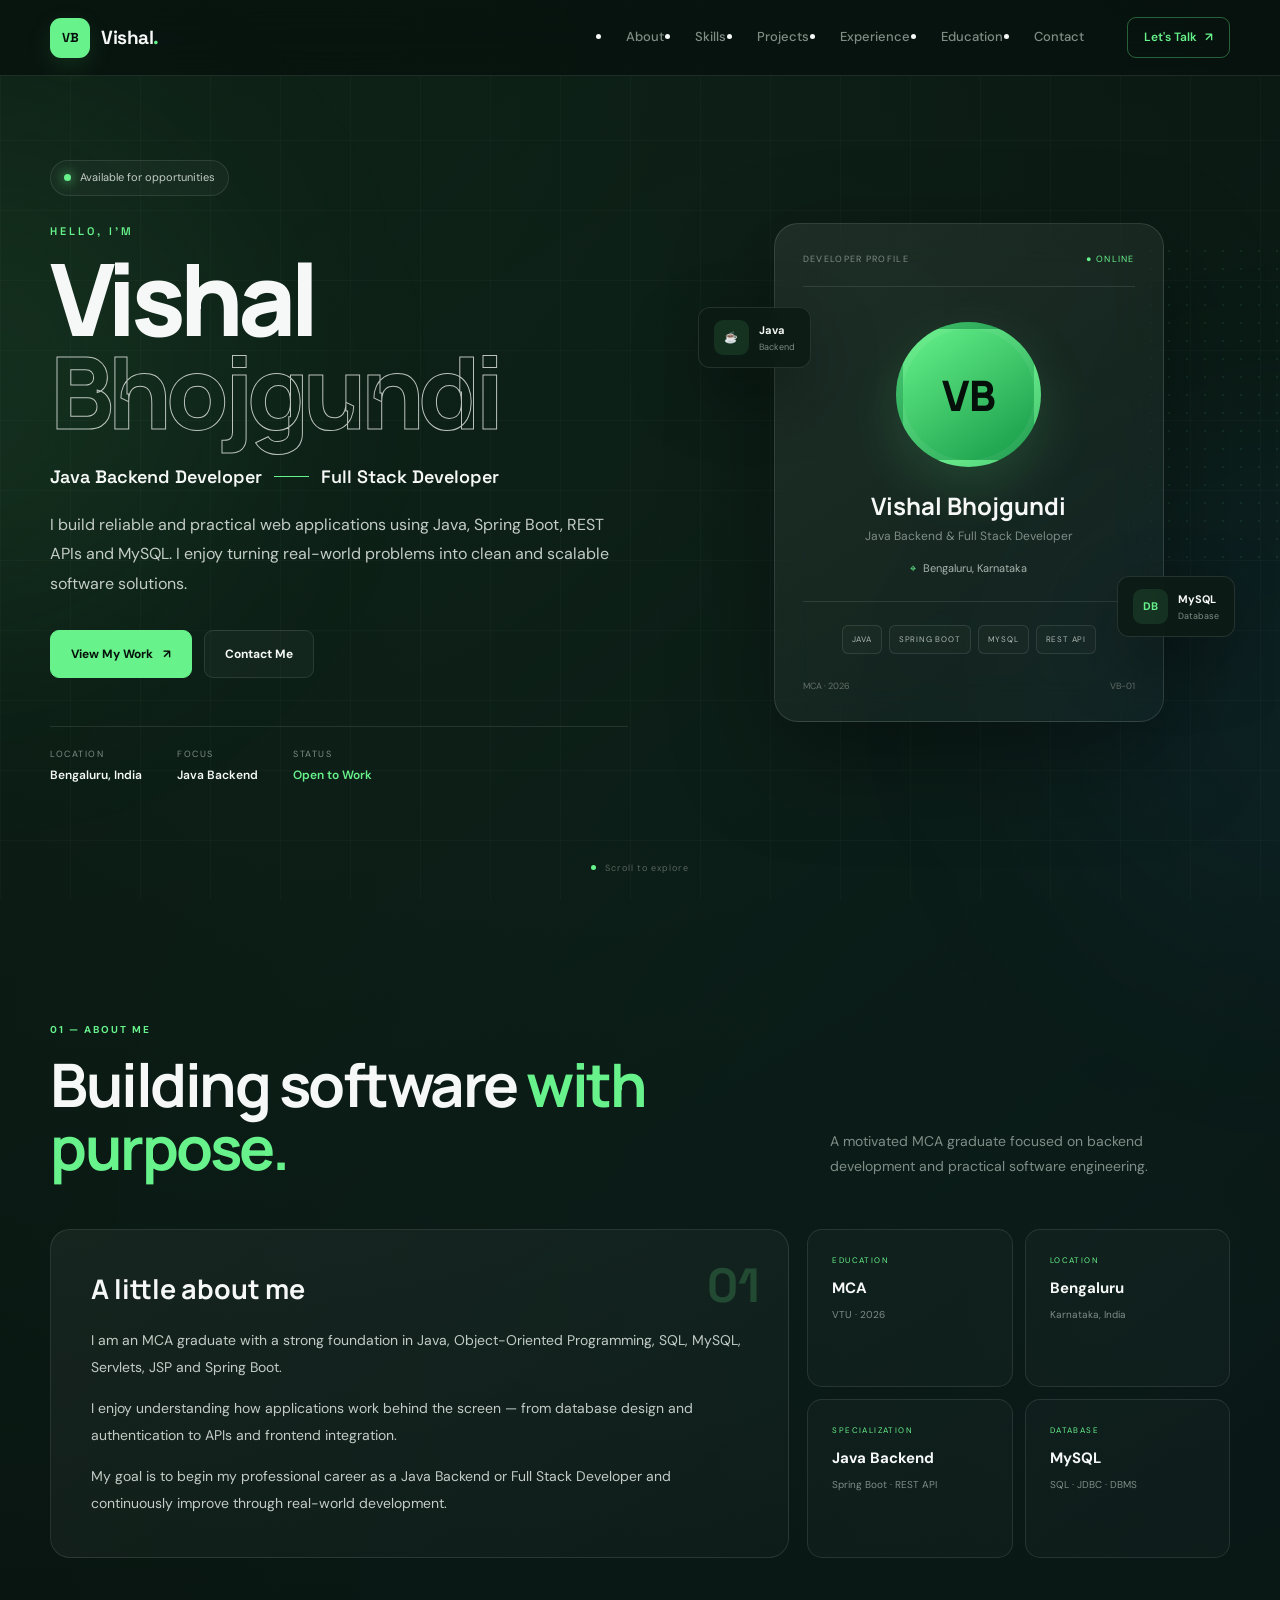
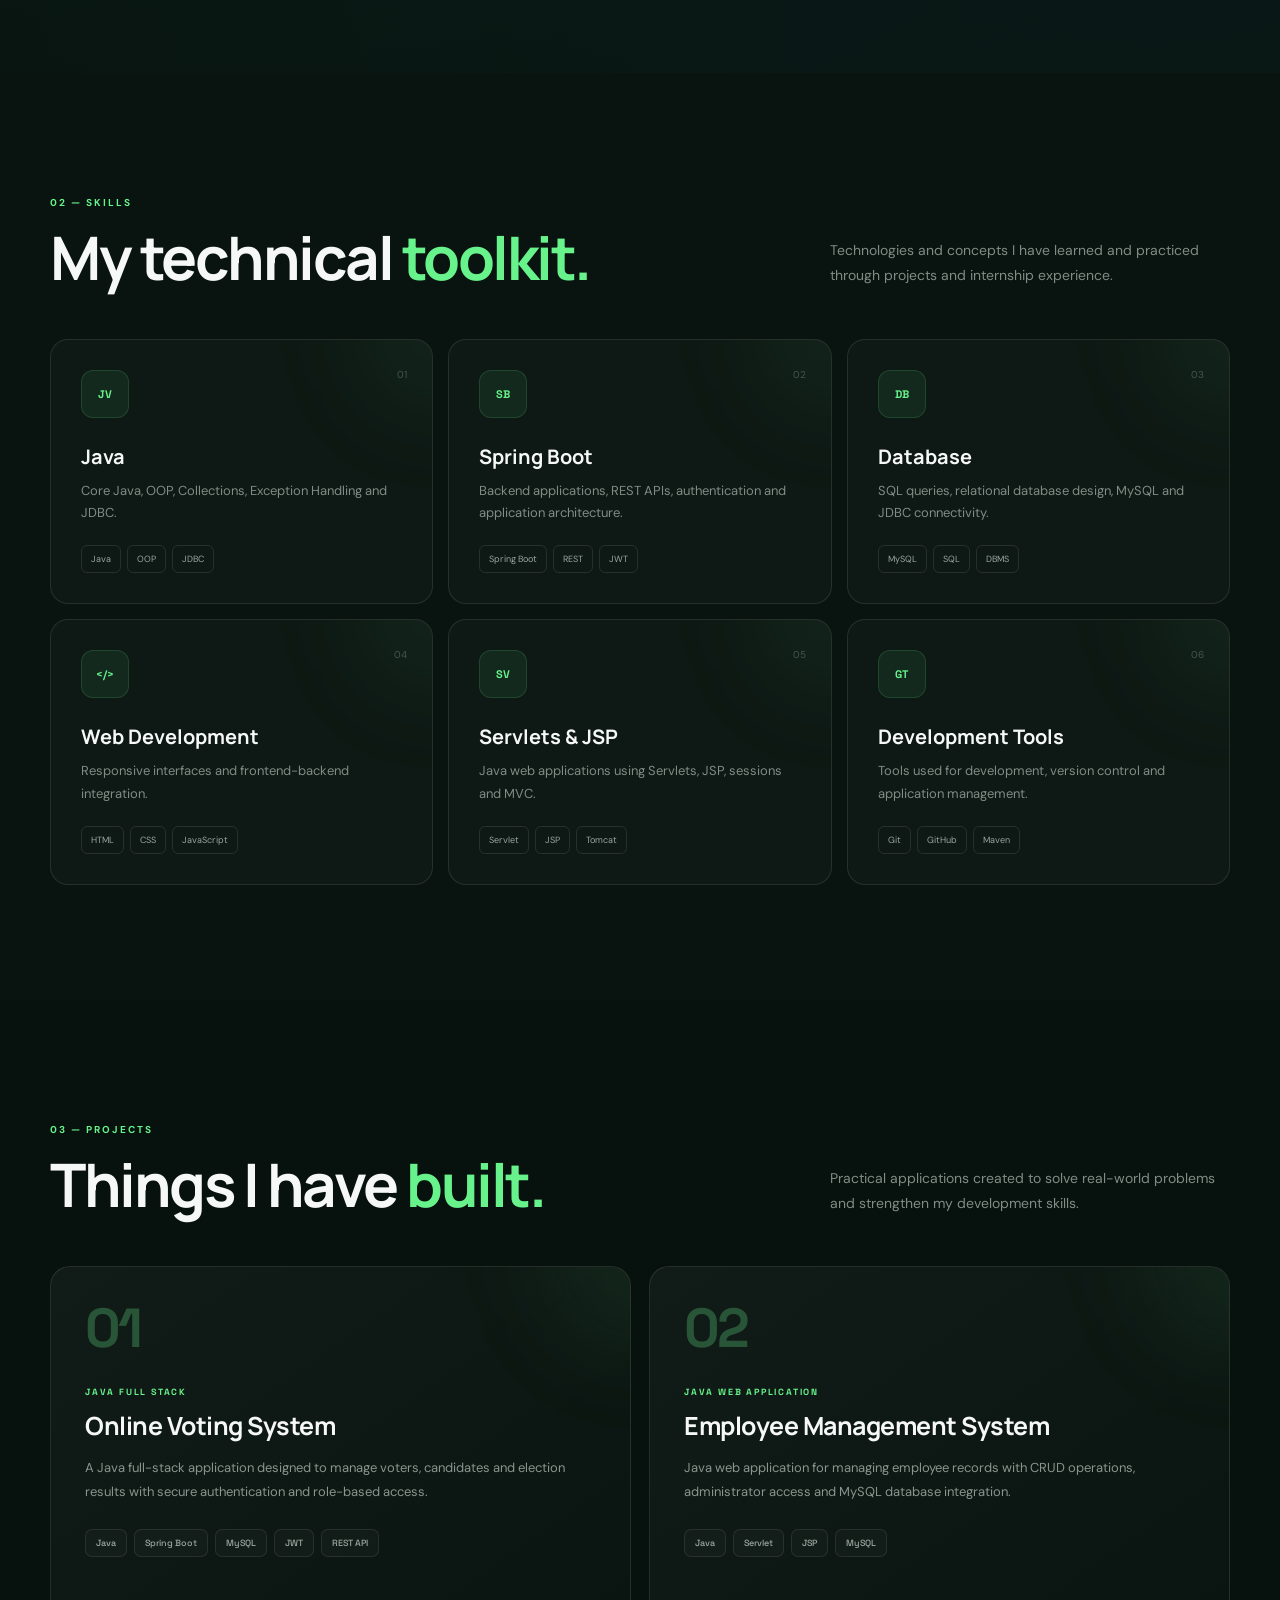
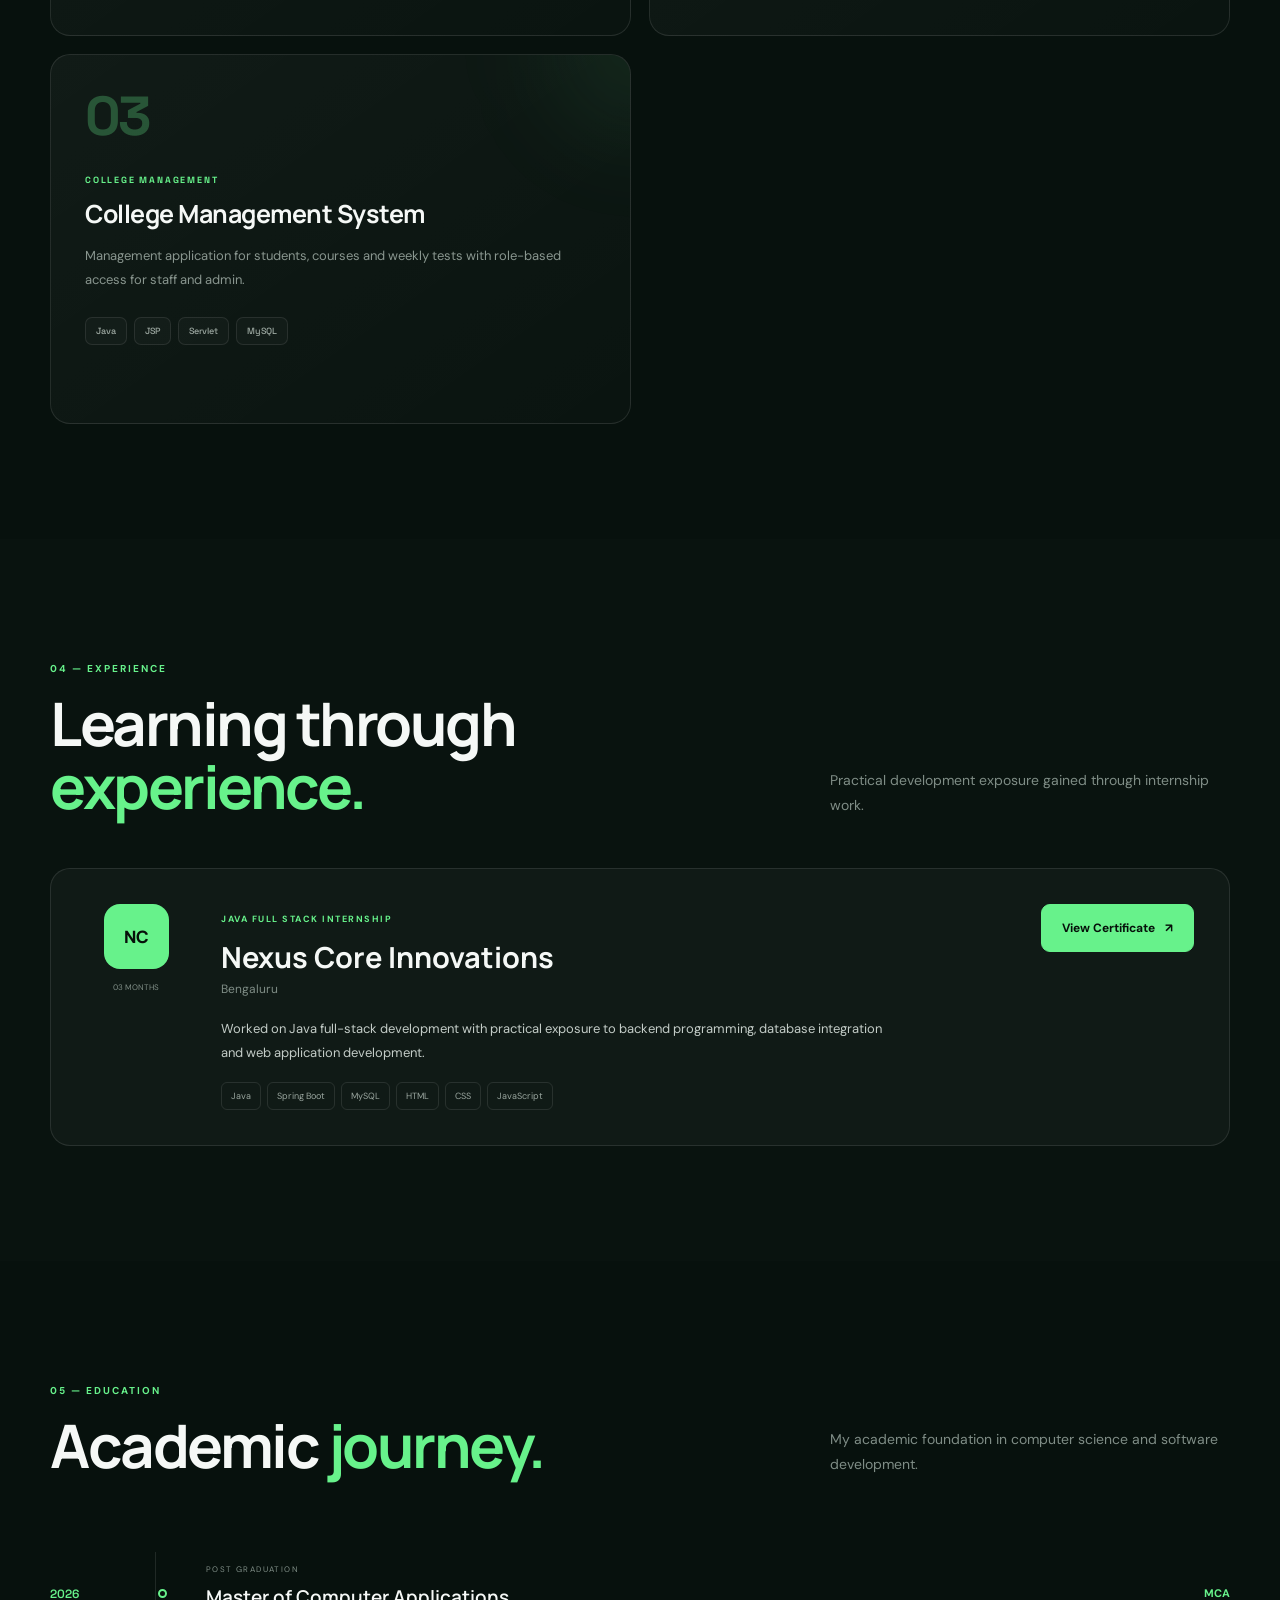
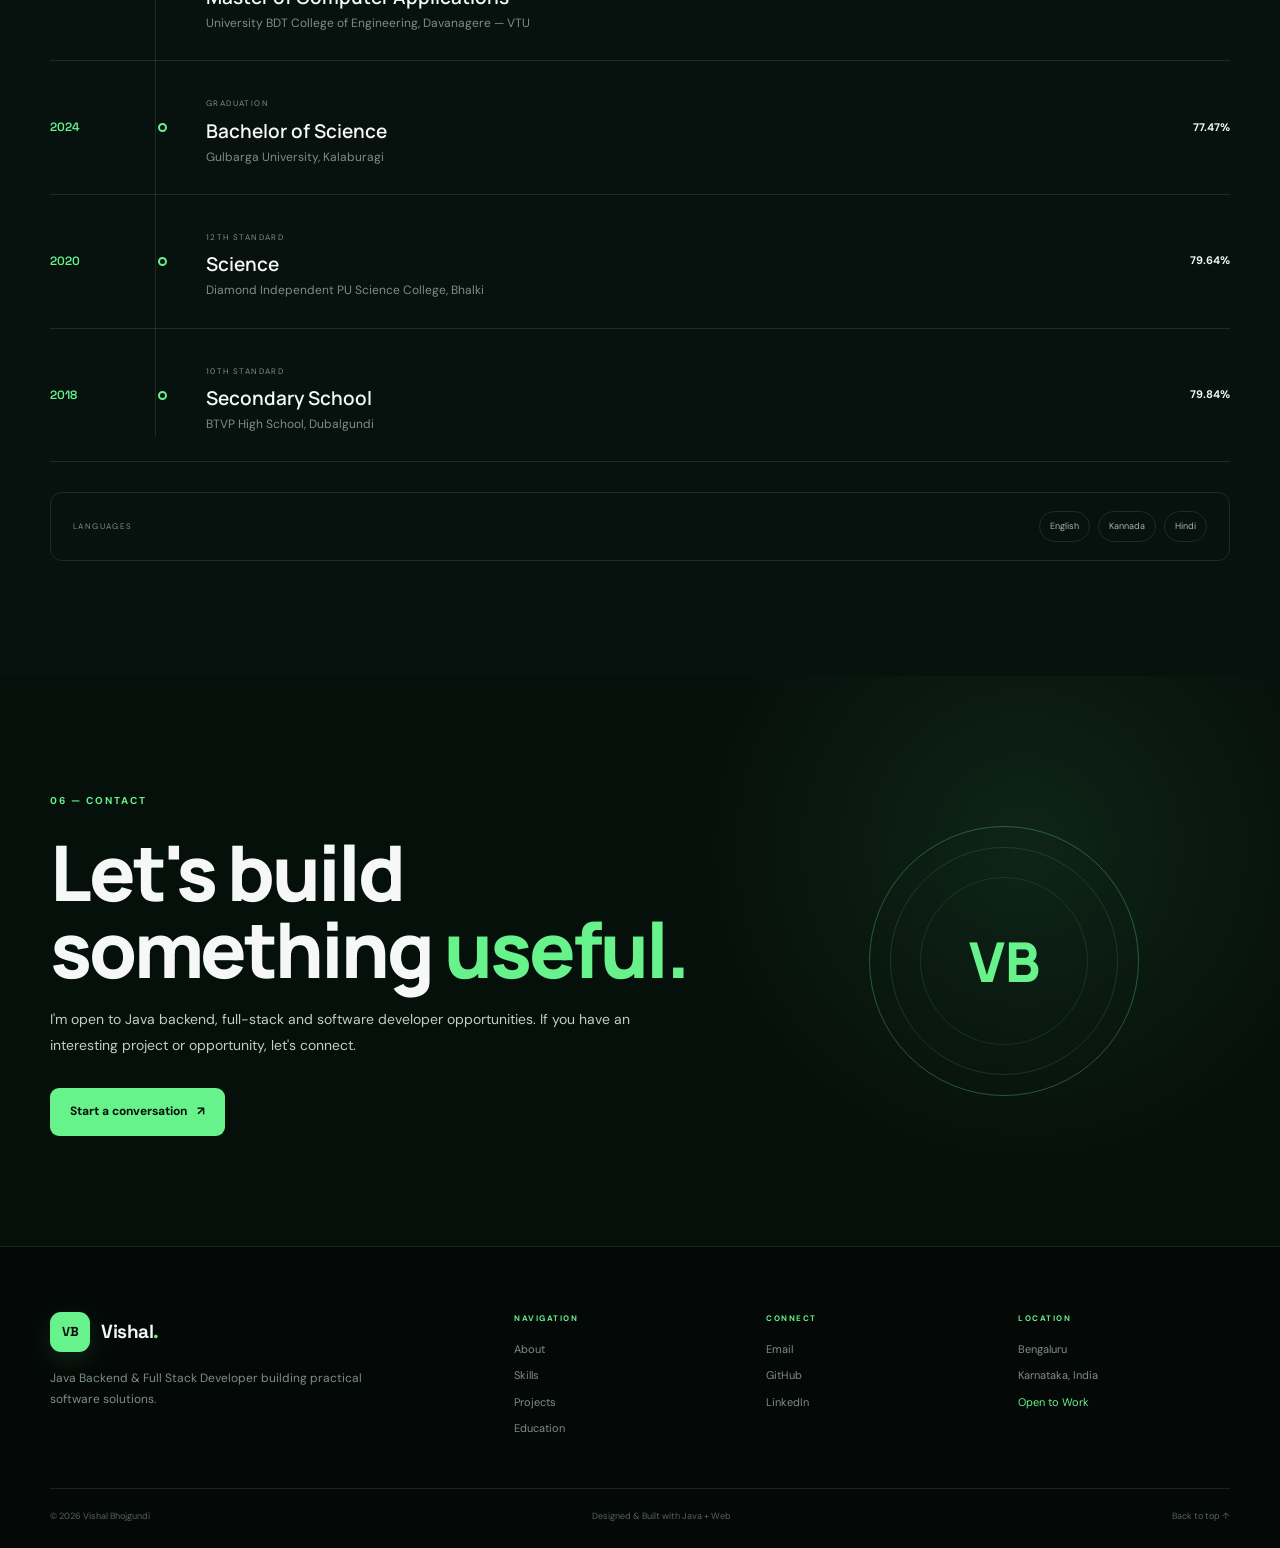
==== commit 97a4b39b: "Redesign portfolio UI and project cards" ====
--- a/src/main/webapp/index.html
+++ b/src/main/webapp/index.html
@@ -39,16 +39,20 @@
 <div class="page-background"></div>
 
 <div class="background-orb orb-one"></div>
+
 <div class="background-orb orb-two"></div>
+
 
 
 <!-- =====================================================
      NAVIGATION
 ===================================================== -->
 
-<nav class="navbar" id="topbar">
+<nav class="navbar"
+     id="topbar">
 
   <div class="nav-container">
+
 
     <a href="#top"
        class="brand">
@@ -122,6 +126,7 @@
        class="nav-button">
 
       Let's Talk
+
       <span>↗</span>
 
     </a>
@@ -144,6 +149,7 @@
 
     <div class="hero-content">
 
+
       <div class="availability">
 
         <span class="availability-dot"></span>
@@ -161,7 +167,10 @@
       <h1>
 
         Vishal
-        <span>Bhojgundi</span>
+
+        <span>
+                    Bhojgundi
+                </span>
 
       </h1>
 
@@ -181,8 +190,8 @@
 
         I build reliable and practical web applications
         using Java, Spring Boot, REST APIs and MySQL.
-        I enjoy turning real-world problems into clean,
-        scalable software solutions.
+        I enjoy turning real-world problems into clean
+        and scalable software solutions.
 
       </p>
 
@@ -211,9 +220,12 @@
 
       <div class="hero-details">
 
+
         <div class="detail">
 
-          <span>LOCATION</span>
+                    <span>
+                        LOCATION
+                    </span>
 
           <strong>
             Bengaluru, India
@@ -224,7 +236,9 @@
 
         <div class="detail">
 
-          <span>FOCUS</span>
+                    <span>
+                        FOCUS
+                    </span>
 
           <strong>
             Java Backend
@@ -235,7 +249,9 @@
 
         <div class="detail">
 
-          <span>STATUS</span>
+                    <span>
+                        STATUS
+                    </span>
 
           <strong class="green-text">
             Open to Work
@@ -243,15 +259,14 @@
 
         </div>
 
+
       </div>
 
     </div>
 
 
 
-    <!-- =================================================
-         HERO VISUAL
-    ================================================= -->
+    <!-- HERO PROFILE -->
 
     <div class="hero-visual">
 
@@ -273,9 +288,7 @@
 
 
         <div class="profile-avatar">
-
           VB
-
         </div>
 
 
@@ -291,7 +304,9 @@
 
         <div class="profile-location">
 
-          <span>⌖</span>
+                    <span>
+                        ⌖
+                    </span>
 
           Bengaluru, Karnataka
 
@@ -303,10 +318,21 @@
 
         <div class="profile-stack">
 
-          <span>JAVA</span>
-          <span>SPRING BOOT</span>
-          <span>MYSQL</span>
-          <span>REST API</span>
+                    <span>
+                        JAVA
+                    </span>
+
+          <span>
+                        SPRING BOOT
+                    </span>
+
+          <span>
+                        MYSQL
+                    </span>
+
+          <span>
+                        REST API
+                    </span>
 
         </div>
 
@@ -370,6 +396,7 @@
 
       <div class="hero-grid-pattern"></div>
 
+
     </div>
 
   </div>
@@ -402,6 +429,7 @@
 
       <div class="section-heading">
 
+
         <div>
 
                 <span class="section-kicker">
@@ -409,11 +437,16 @@
                 </span>
 
           <h2>
+
             Building software
-            <span>with purpose.</span>
+            <span>
+                        with purpose.
+                    </span>
+
           </h2>
 
         </div>
+
 
         <p>
 
@@ -423,7 +456,9 @@
 
         </p>
 
-      </div>
+
+      </div>
+
 
 
       <div class="about-grid">
@@ -438,6 +473,7 @@
           <h3>
             A little about me
           </h3>
+
 
           <p>
 
@@ -448,6 +484,7 @@
 
           </p>
 
+
           <p>
 
             I enjoy understanding how applications
@@ -457,6 +494,7 @@
 
           </p>
 
+
           <p>
 
             My goal is to begin my professional
@@ -469,6 +507,7 @@
         </article>
 
 
+
         <div class="about-side">
 
 
@@ -539,6 +578,7 @@
 
           </div>
 
+
         </div>
 
       </div>
@@ -561,6 +601,7 @@
 
       <div class="section-heading">
 
+
         <div>
 
                 <span class="section-kicker">
@@ -568,11 +609,16 @@
                 </span>
 
           <h2>
+
             My technical
-            <span>toolkit.</span>
+            <span>
+                        toolkit.
+                    </span>
+
           </h2>
 
         </div>
+
 
         <p>
 
@@ -582,7 +628,9 @@
 
         </p>
 
-      </div>
+
+      </div>
+
 
 
       <div class="skills-grid">
@@ -590,7 +638,7 @@
 
         <article class="skill-card">
 
-          <div class="skill-icon java-icon">
+          <div class="skill-icon">
             JV
           </div>
 
@@ -611,18 +659,27 @@
 
           <div class="skill-tags">
 
-            <span>Java</span>
-            <span>OOP</span>
-            <span>JDBC</span>
+                    <span>
+                        Java
+                    </span>
+
+            <span>
+                        OOP
+                    </span>
+
+            <span>
+                        JDBC
+                    </span>
 
           </div>
 
         </article>
 
 
+
         <article class="skill-card">
 
-          <div class="skill-icon spring-icon">
+          <div class="skill-icon">
             SB
           </div>
 
@@ -644,18 +701,27 @@
 
           <div class="skill-tags">
 
-            <span>Spring Boot</span>
-            <span>REST</span>
-            <span>JWT</span>
+                    <span>
+                        Spring Boot
+                    </span>
+
+            <span>
+                        REST
+                    </span>
+
+            <span>
+                        JWT
+                    </span>
 
           </div>
 
         </article>
 
 
+
         <article class="skill-card">
 
-          <div class="skill-icon database-icon">
+          <div class="skill-icon">
             DB
           </div>
 
@@ -676,18 +742,27 @@
 
           <div class="skill-tags">
 
-            <span>MySQL</span>
-            <span>SQL</span>
-            <span>DBMS</span>
+                    <span>
+                        MySQL
+                    </span>
+
+            <span>
+                        SQL
+                    </span>
+
+            <span>
+                        DBMS
+                    </span>
 
           </div>
 
         </article>
 
 
+
         <article class="skill-card">
 
-          <div class="skill-icon web-icon">
+          <div class="skill-icon">
             &lt;/&gt;
           </div>
 
@@ -708,18 +783,27 @@
 
           <div class="skill-tags">
 
-            <span>HTML</span>
-            <span>CSS</span>
-            <span>JavaScript</span>
+                    <span>
+                        HTML
+                    </span>
+
+            <span>
+                        CSS
+                    </span>
+
+            <span>
+                        JavaScript
+                    </span>
 
           </div>
 
         </article>
 
 
+
         <article class="skill-card">
 
-          <div class="skill-icon servlet-icon">
+          <div class="skill-icon">
             SV
           </div>
 
@@ -740,18 +824,27 @@
 
           <div class="skill-tags">
 
-            <span>Servlet</span>
-            <span>JSP</span>
-            <span>Tomcat</span>
+                    <span>
+                        Servlet
+                    </span>
+
+            <span>
+                        JSP
+                    </span>
+
+            <span>
+                        Tomcat
+                    </span>
 
           </div>
 
         </article>
 
 
+
         <article class="skill-card">
 
-          <div class="skill-icon tools-icon">
+          <div class="skill-icon">
             GT
           </div>
 
@@ -773,9 +866,17 @@
 
           <div class="skill-tags">
 
-            <span>Git</span>
-            <span>GitHub</span>
-            <span>Maven</span>
+                    <span>
+                        Git
+                    </span>
+
+            <span>
+                        GitHub
+                    </span>
+
+            <span>
+                        Maven
+                    </span>
 
           </div>
 
@@ -802,6 +903,7 @@
 
       <div class="section-heading">
 
+
         <div>
 
                 <span class="section-kicker">
@@ -809,11 +911,16 @@
                 </span>
 
           <h2>
+
             Things I have
-            <span>built.</span>
+            <span>
+                        built.
+                    </span>
+
           </h2>
 
         </div>
+
 
         <p>
 
@@ -823,167 +930,98 @@
 
         </p>
 
-      </div>
-
-
-      <!-- FEATURED PROJECT -->
-
-      <article class="featured-project">
-
-
-        <div class="featured-project-header">
-
-          <div>
-
-                    <span class="project-label">
-                        FEATURED PROJECT
-                    </span>
-
-            <h3>
-              Online Voting System
-            </h3>
-
-          </div>
-
-
-          <span class="project-status">
-                    COMPLETED
-                </span>
-
-        </div>
-
-
-        <div class="featured-project-content">
-
-
-          <div class="project-description">
-
-            <p>
-
-              A secure Java full-stack application
-              designed to manage elections,
-              voters, candidates and voting results.
-
-            </p>
-
-
-            <p>
-
-              The application focuses on
-              authentication, role-based access
-              and one-person-one-vote validation.
-
-            </p>
-
-
-            <div class="project-tags">
-
-              <span>Java</span>
-              <span>Spring Boot</span>
-              <span>MySQL</span>
-              <span>JWT</span>
-              <span>REST API</span>
-
-            </div>
-
-          </div>
-
-
-          <div class="project-dashboard">
-
-
-            <div class="dashboard-top">
-
-              <span class="dashboard-dot"></span>
-              <span class="dashboard-dot"></span>
-              <span class="dashboard-dot"></span>
-
-              <small>
-                voting-system.java
-              </small>
-
-            </div>
-
-
-            <div class="dashboard-body">
-
-              <div class="code-line">
-                <span>01</span>
-                <b>authentication</b>
-                <em>JWT</em>
-              </div>
-
-              <div class="code-line">
-                <span>02</span>
-                <b>authorization</b>
-                <em>ROLE_BASED</em>
-              </div>
-
-              <div class="code-line">
-                <span>03</span>
-                <b>database</b>
-                <em>MYSQL</em>
-              </div>
-
-              <div class="code-line">
-                <span>04</span>
-                <b>vote validation</b>
-                <em>ONE_PERSON</em>
-              </div>
-
-              <div class="code-line">
-                <span>05</span>
-                <b>api</b>
-                <em>REST</em>
-              </div>
-
-            </div>
-
-          </div>
-
-        </div>
-
-
-        <div class="featured-project-footer">
-
-          <div>
-            <span>BACKEND</span>
-            <strong>Spring Boot</strong>
-          </div>
-
-          <div>
-            <span>DATABASE</span>
-            <strong>MySQL</strong>
-          </div>
-
-          <div>
-            <span>SECURITY</span>
-            <strong>JWT</strong>
-          </div>
-
-        </div>
-
-      </article>
-
-
-      <!-- OTHER PROJECTS -->
+
+      </div>
+
+
+
+      <!-- PROJECT GRID -->
 
       <div class="project-grid">
 
 
+        <!-- ==========================================
+             PROJECT 01
+        =========================================== -->
+
         <article class="project-card">
+
+
+          <div class="project-card-number">
+            01
+          </div>
+
+
+          <span class="project-small-label">
+                    JAVA FULL STACK
+                </span>
+
+
+          <h3>
+            Online Voting System
+          </h3>
+
+
+          <p>
+
+            A Java full-stack application designed
+            to manage voters, candidates and
+            election results with secure
+            authentication and role-based access.
+
+          </p>
+
+
+          <div class="project-card-tags">
+
+                    <span>
+                        Java
+                    </span>
+
+            <span>
+                        Spring Boot
+                    </span>
+
+            <span>
+                        MySQL
+                    </span>
+
+            <span>
+                        JWT
+                    </span>
+
+            <span>
+                        REST API
+                    </span>
+
+          </div>
+
+
+        </article>
+
+
+
+        <!-- ==========================================
+             PROJECT 02
+        =========================================== -->
+
+        <article class="project-card">
+
 
           <div class="project-card-number">
             02
           </div>
 
+
           <span class="project-small-label">
                     JAVA WEB APPLICATION
                 </span>
+
 
           <h3>
             Employee Management System
           </h3>
+
 
           <p>
 
@@ -994,32 +1032,54 @@
 
           </p>
 
+
           <div class="project-card-tags">
 
-            <span>Java</span>
-            <span>Servlet</span>
-            <span>JSP</span>
-            <span>MySQL</span>
-
-          </div>
+                    <span>
+                        Java
+                    </span>
+
+            <span>
+                        Servlet
+                    </span>
+
+            <span>
+                        JSP
+                    </span>
+
+            <span>
+                        MySQL
+                    </span>
+
+          </div>
+
 
         </article>
 
 
+
+        <!-- ==========================================
+             PROJECT 03
+        =========================================== -->
+
         <article class="project-card">
+
 
           <div class="project-card-number">
             03
           </div>
 
+
           <span class="project-small-label">
                     COLLEGE MANAGEMENT
                 </span>
+
 
           <h3>
             College Management System
           </h3>
 
+
           <p>
 
             Management application for students,
@@ -1028,16 +1088,30 @@
 
           </p>
 
+
           <div class="project-card-tags">
 
-            <span>Java</span>
-            <span>JSP</span>
-            <span>Servlet</span>
-            <span>MySQL</span>
-
-          </div>
+                    <span>
+                        Java
+                    </span>
+
+            <span>
+                        JSP
+                    </span>
+
+            <span>
+                        Servlet
+                    </span>
+
+            <span>
+                        MySQL
+                    </span>
+
+          </div>
+
 
         </article>
+
 
       </div>
 
@@ -1059,6 +1133,7 @@
 
       <div class="section-heading">
 
+
         <div>
 
                 <span class="section-kicker">
@@ -1066,11 +1141,16 @@
                 </span>
 
           <h2>
+
             Learning through
-            <span>experience.</span>
+            <span>
+                        experience.
+                    </span>
+
           </h2>
 
         </div>
+
 
         <p>
 
@@ -1079,7 +1159,9 @@
 
         </p>
 
-      </div>
+
+      </div>
+
 
 
       <article class="experience-card">
@@ -1100,17 +1182,21 @@
 
         <div class="experience-main">
 
+
                 <span class="experience-label">
                     JAVA FULL STACK INTERNSHIP
                 </span>
+
 
           <h3>
             Nexus Core Innovations
           </h3>
 
+
           <p class="experience-location">
             Bengaluru
           </p>
+
 
           <p class="experience-description">
 
@@ -1124,14 +1210,32 @@
 
           <div class="experience-tags">
 
-            <span>Java</span>
-            <span>Spring Boot</span>
-            <span>MySQL</span>
-            <span>HTML</span>
-            <span>CSS</span>
-            <span>JavaScript</span>
-
-          </div>
+                    <span>
+                        Java
+                    </span>
+
+            <span>
+                        Spring Boot
+                    </span>
+
+            <span>
+                        MySQL
+                    </span>
+
+            <span>
+                        HTML
+                    </span>
+
+            <span>
+                        CSS
+                    </span>
+
+            <span>
+                        JavaScript
+                    </span>
+
+          </div>
+
 
         </div>
 
@@ -1145,11 +1249,14 @@
 
             View Certificate
 
-            <span>↗</span>
+            <span>
+                        ↗
+                    </span>
 
           </button>
 
         </div>
+
 
       </article>
 
@@ -1171,6 +1278,7 @@
 
       <div class="section-heading">
 
+
         <div>
 
                 <span class="section-kicker">
@@ -1178,11 +1286,16 @@
                 </span>
 
           <h2>
+
             Academic
-            <span>journey.</span>
+            <span>
+                        journey.
+                    </span>
+
           </h2>
 
         </div>
+
 
         <p>
 
@@ -1191,19 +1304,24 @@
 
         </p>
 
-      </div>
+
+      </div>
+
 
 
       <div class="education-timeline">
 
 
         <article class="education-item current">
+
 
           <div class="education-year">
             2026
           </div>
 
+
           <div class="timeline-dot"></div>
+
 
           <div class="education-content">
 
@@ -1222,20 +1340,26 @@
 
           </div>
 
+
           <strong class="education-score">
             MCA
           </strong>
 
+
         </article>
 
 
+
         <article class="education-item">
+
 
           <div class="education-year">
             2024
           </div>
 
+
           <div class="timeline-dot"></div>
+
 
           <div class="education-content">
 
@@ -1253,20 +1377,26 @@
 
           </div>
 
+
           <strong class="education-score">
             77.47%
           </strong>
 
+
         </article>
 
 
+
         <article class="education-item">
+
 
           <div class="education-year">
             2020
           </div>
 
+
           <div class="timeline-dot"></div>
+
 
           <div class="education-content">
 
@@ -1285,20 +1415,26 @@
 
           </div>
 
+
           <strong class="education-score">
             79.64%
           </strong>
 
+
         </article>
 
 
+
         <article class="education-item">
+
 
           <div class="education-year">
             2018
           </div>
 
+
           <div class="timeline-dot"></div>
+
 
           <div class="education-content">
 
@@ -1316,29 +1452,43 @@
 
           </div>
 
+
           <strong class="education-score">
             79.84%
           </strong>
 
+
         </article>
 
 
       </div>
 
 
+
       <div class="languages">
+
 
             <span>
                 LANGUAGES
             </span>
 
+
         <div>
 
-          <span>English</span>
-          <span>Kannada</span>
-          <span>Hindi</span>
-
-        </div>
+                <span>
+                    English
+                </span>
+
+          <span>
+                    Kannada
+                </span>
+
+          <span>
+                    Hindi
+                </span>
+
+        </div>
+
 
       </div>
 
@@ -1360,16 +1510,21 @@
 
       <div class="contact-content">
 
+
             <span class="section-kicker">
                 06 — CONTACT
             </span>
 
+
         <h2>
 
           Let's build something
-          <span>useful.</span>
+          <span>
+                    useful.
+                </span>
 
         </h2>
+
 
         <p>
 
@@ -1381,14 +1536,18 @@
 
         </p>
 
+
         <a href="mailto:vishalbhojgundi2002@gmail.com"
            class="contact-button">
 
           Start a conversation
 
-          <span>↗</span>
+          <span>
+                    ↗
+                </span>
 
         </a>
+
 
       </div>
 
@@ -1404,6 +1563,7 @@
         </div>
 
       </div>
+
 
     </div>
 
@@ -1425,6 +1585,7 @@
 
         <div class="footer-brand">
 
+
           <a href="#top"
              class="brand">
 
@@ -1438,6 +1599,7 @@
 
           </a>
 
+
           <p>
 
             Java Backend & Full Stack Developer
@@ -1445,7 +1607,9 @@
 
           </p>
 
-        </div>
+
+        </div>
+
 
 
         <div class="footer-column">
@@ -1473,6 +1637,7 @@
         </div>
 
 
+
         <div class="footer-column">
 
           <h4>
@@ -1486,16 +1651,21 @@
           <a href="https://github.com/vishalbhojgundi"
              target="_blank"
              rel="noopener">
+
             GitHub
+
           </a>
 
           <a href="https://www.linkedin.com/in/vishalbhojgundi"
              target="_blank"
              rel="noopener">
+
             LinkedIn
+
           </a>
 
         </div>
+
 
 
         <div class="footer-column">
@@ -1518,7 +1688,9 @@
 
         </div>
 
-      </div>
+
+      </div>
+
 
 
       <div class="footer-bottom">
@@ -1536,6 +1708,7 @@
         </a>
 
       </div>
+
 
     </div>
 
@@ -1645,7 +1818,9 @@
 
         Submit & View Certificate
 
-        <span>↗</span>
+        <span>
+                    ↗
+                </span>
 
       </button>
 
@@ -1654,6 +1829,7 @@
          class="certificate-message">
       </p>
 
+
     </form>
 
   </div>
--- a/src/main/webapp/style.css
+++ b/src/main/webapp/style.css
@@ -7,6 +7,7 @@
 
     --bg: #07110d;
     --bg-2: #0a1712;
+
     --card: rgba(255,255,255,.045);
     --card-solid: #0d1b15;
 
@@ -37,58 +38,90 @@
     box-sizing: border-box;
 }
 
+
 html {
+
     scroll-behavior: smooth;
+
     scroll-padding-top: 90px;
-}
+
+}
+
 
 body {
 
     background:
+
         radial-gradient(
             circle at 10% 0%,
             rgba(103,242,139,.08),
             transparent 30%
         ),
+
         radial-gradient(
             circle at 90% 20%,
             rgba(56,189,248,.045),
             transparent 30%
         ),
+
         var(--bg);
 
-    color: var(--white);
+    color:
+        var(--white);
 
     font-family:
         "DM Sans",
         sans-serif;
 
-    line-height: 1.6;
-
-    overflow-x: hidden;
-
-    -webkit-font-smoothing: antialiased;
-
-}
+    line-height:
+        1.6;
+
+    overflow-x:
+        hidden;
+
+    -webkit-font-smoothing:
+        antialiased;
+
+}
+
 
 a {
-    text-decoration: none;
-    color: inherit;
-}
+
+    text-decoration:
+        none;
+
+    color:
+        inherit;
+
+}
+
 
 button,
 input,
 select {
-    font: inherit;
-}
+
+    font:
+        inherit;
+
+}
+
 
 button {
-    cursor: pointer;
-}
+
+    cursor:
+        pointer;
+
+}
+
 
 ::selection {
-    background: var(--green);
-    color: #041008;
+
+    background:
+        var(--green);
+
+    color:
+        #041008;
+
 }
 
 
@@ -98,60 +131,84 @@
 
 .page-background {
 
-    position: fixed;
-
-    inset: 0;
-
-    z-index: -5;
-
-    pointer-events: none;
+    position:
+        fixed;
+
+    inset:
+        0;
+
+    z-index:
+        -5;
+
+    pointer-events:
+        none;
 
     background-image:
+
         linear-gradient(
             rgba(255,255,255,.025) 1px,
             transparent 1px
         ),
+
         linear-gradient(
             90deg,
             rgba(255,255,255,.025) 1px,
             transparent 1px
         );
 
-    background-size: 70px 70px;
-
-}
+    background-size:
+        70px 70px;
+
+}
+
 
 .background-orb {
 
-    position: fixed;
-
-    width: 500px;
-    height: 500px;
-
-    border-radius: 50%;
-
-    filter: blur(120px);
-
-    pointer-events: none;
-
-    z-index: -4;
-
-}
+    position:
+        fixed;
+
+    width:
+        500px;
+
+    height:
+        500px;
+
+    border-radius:
+        50%;
+
+    filter:
+        blur(120px);
+
+    pointer-events:
+        none;
+
+    z-index:
+        -4;
+
+}
+
 
 .orb-one {
 
-    left: -280px;
-    top: 15%;
+    left:
+        -280px;
+
+    top:
+        15%;
 
     background:
         rgba(103,242,139,.08);
 
 }
 
+
 .orb-two {
 
-    right: -280px;
-    top: 50%;
+    right:
+        -280px;
+
+    top:
+        50%;
 
     background:
         rgba(59,130,246,.06);
@@ -165,15 +222,23 @@
 
 .navbar {
 
-    position: fixed;
-
-    top: 0;
-    left: 0;
-    right: 0;
-
-    height: 76px;
-
-    z-index: 1000;
+    position:
+        fixed;
+
+    top:
+        0;
+
+    left:
+        0;
+
+    right:
+        0;
+
+    height:
+        76px;
+
+    z-index:
+        1000;
 
     background:
         rgba(7,17,13,.78);
@@ -187,9 +252,11 @@
     border-bottom:
         1px solid var(--border);
 
-    transition: .3s ease;
-
-}
+    transition:
+        .3s ease;
+
+}
+
 
 .navbar.scrolled {
 
@@ -197,6 +264,7 @@
         0 15px 50px rgba(0,0,0,.25);
 
 }
+
 
 .nav-container {
 
@@ -206,40 +274,59 @@
             var(--container)
         );
 
-    height: 100%;
-
-    margin: auto;
-
-    display: flex;
-
-    align-items: center;
-
-    gap: 30px;
-
-}
+    height:
+        100%;
+
+    margin:
+        auto;
+
+    display:
+        flex;
+
+    align-items:
+        center;
+
+    gap:
+        30px;
+
+}
+
+
+/* BRAND */
 
 .brand {
 
-    display: flex;
-
-    align-items: center;
-
-    gap: 11px;
-
-    flex-shrink: 0;
-
-}
+    display:
+        flex;
+
+    align-items:
+        center;
+
+    gap:
+        11px;
+
+    flex-shrink:
+        0;
+
+}
+
 
 .brand-icon {
 
-    width: 40px;
-    height: 40px;
-
-    display: grid;
-
-    place-items: center;
-
-    border-radius: 11px;
+    width:
+        40px;
+
+    height:
+        40px;
+
+    display:
+        grid;
+
+    place-items:
+        center;
+
+    border-radius:
+        11px;
 
     background:
         var(--green);
@@ -258,6 +345,7 @@
 
 }
 
+
 .brand-name {
 
     font:
@@ -270,49 +358,71 @@
 
 }
 
+
 .brand-name span {
-    color: var(--green);
-}
+
+    color:
+        var(--green);
+
+}
+
+
+/* NAV LINKS */
 
 .nav-links {
 
-    display: flex;
-
-    align-items: center;
-
-    gap: 5px;
-
-    margin-left: auto;
-
-}
+    display:
+        flex;
+
+    align-items:
+        center;
+
+    gap:
+        5px;
+
+    margin-left:
+        auto;
+
+}
+
 
 .nav-links a {
 
-    display: block;
-
-    padding: 9px 13px;
-
-    color: var(--muted);
-
-    font-size: 13px;
-
-    font-weight: 500;
-
-    border-radius: 8px;
-
-    transition: .25s ease;
-
-}
+    display:
+        block;
+
+    padding:
+        9px 13px;
+
+    color:
+        var(--muted);
+
+    font-size:
+        13px;
+
+    font-weight:
+        500;
+
+    border-radius:
+        8px;
+
+    transition:
+        .25s ease;
+
+}
+
 
 .nav-links a:hover {
 
-    color: var(--white);
+    color:
+        var(--white);
 
     background:
         rgba(255,255,255,.05);
 
 }
 
+
 .nav-links a.active {
 
     color:
@@ -320,13 +430,19 @@
 
 }
 
+
+/* NAV BUTTON */
+
 .nav-button {
 
-    display: inline-flex;
-
-    align-items: center;
-
-    gap: 8px;
+    display:
+        inline-flex;
+
+    align-items:
+        center;
+
+    gap:
+        8px;
 
     padding:
         10px 16px;
@@ -352,6 +468,7 @@
 
 }
 
+
 .nav-button:hover {
 
     background:
@@ -362,19 +479,28 @@
 
 }
 
+
+/* MOBILE TOGGLE */
+
 .nav-toggle {
 
-    display: none;
-
-    margin-left: auto;
-
-    width: 42px;
-    height: 42px;
+    display:
+        none;
+
+    margin-left:
+        auto;
+
+    width:
+        42px;
+
+    height:
+        42px;
 
     border:
         1px solid var(--border);
 
-    border-radius: 9px;
+    border-radius:
+        9px;
 
     background:
         rgba(255,255,255,.03);
@@ -388,16 +514,22 @@
     justify-content:
         center;
 
-    gap: 5px;
-
-}
+    gap:
+        5px;
+
+}
+
 
 .nav-toggle span {
 
-    width: 18px;
-    height: 2px;
-
-    background: var(--white);
+    width:
+        18px;
+
+    height:
+        2px;
+
+    background:
+        var(--white);
 
 }
 
@@ -408,20 +540,26 @@
 
 .hero {
 
-    min-height: 100vh;
-
-    position: relative;
-
-    display: flex;
-
-    align-items: center;
+    min-height:
+        100vh;
+
+    position:
+        relative;
+
+    display:
+        flex;
+
+    align-items:
+        center;
 
     padding:
         125px 20px 80px;
 
-    overflow: hidden;
-
-}
+    overflow:
+        hidden;
+
+}
+
 
 .hero-container {
 
@@ -431,7 +569,8 @@
             var(--container)
         );
 
-    margin: auto;
+    margin:
+        auto;
 
     display:
         grid;
@@ -447,6 +586,7 @@
 
 }
 
+
 .hero-content {
 
     position:
@@ -457,6 +597,7 @@
 
 }
 
+
 .availability {
 
     display:
@@ -490,6 +631,7 @@
         28px;
 
 }
+
 
 .availability-dot {
 
@@ -510,6 +652,7 @@
         var(--green);
 
 }
+
 
 .hero-intro {
 
@@ -529,6 +672,7 @@
 
 }
 
+
 .hero h1 {
 
     font:
@@ -544,6 +688,7 @@
 
 }
 
+
 .hero h1 span {
 
     display:
@@ -556,6 +701,7 @@
         1px rgba(245,248,246,.75);
 
 }
+
 
 .hero-role {
 
@@ -584,6 +730,7 @@
 
 }
 
+
 .role-line {
 
     width:
@@ -597,6 +744,7 @@
 
 }
 
+
 .hero-description {
 
     max-width:
@@ -616,6 +764,7 @@
 
 }
 
+
 .hero-buttons {
 
     display:
@@ -628,6 +777,7 @@
         32px;
 
 }
+
 
 .primary-button,
 .secondary-button,
@@ -665,6 +815,7 @@
 
 }
 
+
 .primary-button {
 
     border:
@@ -677,6 +828,7 @@
         #06100a;
 
 }
+
 
 .primary-button:hover {
 
@@ -689,6 +841,7 @@
 
 }
 
+
 .secondary-button {
 
     border:
@@ -702,6 +855,7 @@
 
 }
 
+
 .secondary-button:hover {
 
     border-color:
@@ -715,6 +869,7 @@
 
 }
 
+
 .hero-details {
 
     display:
@@ -734,6 +889,7 @@
 
 }
 
+
 .detail {
 
     display:
@@ -747,6 +903,7 @@
 
 }
 
+
 .detail span {
 
     color:
@@ -760,6 +917,7 @@
 
 }
 
+
 .detail strong {
 
     font-size:
@@ -769,6 +927,7 @@
         600;
 
 }
+
 
 .green-text {
 
@@ -797,6 +956,7 @@
         center;
 
 }
+
 
 .profile-card {
 
@@ -835,6 +995,7 @@
 
 }
 
+
 .profile-card-top {
 
     display:
@@ -856,10 +1017,10 @@
         20px;
 
     border-bottom:
-        1px solid
-        var(--border);
-
-}
+        1px solid var(--border);
+
+}
+
 
 .online-indicator {
 
@@ -867,6 +1028,7 @@
         var(--green);
 
 }
+
 
 .profile-avatar {
 
@@ -913,6 +1075,7 @@
 
 }
 
+
 .profile-card h2 {
 
     text-align:
@@ -925,6 +1088,7 @@
 
 }
 
+
 .profile-card > p {
 
     text-align:
@@ -941,6 +1105,7 @@
 
 }
 
+
 .profile-location {
 
     display:
@@ -963,12 +1128,14 @@
 
 }
 
+
 .profile-location span {
 
     color:
         var(--green);
 
 }
+
 
 .profile-divider {
 
@@ -983,6 +1150,7 @@
 
 }
 
+
 .profile-stack {
 
     display:
@@ -998,6 +1166,7 @@
         7px;
 
 }
+
 
 .profile-stack span {
 
@@ -1014,6 +1183,9 @@
     color:
         #aeb8b2;
 
+    background:
+        rgba(255,255,255,.02);
+
     font-size:
         8px;
 
@@ -1021,6 +1193,7 @@
         .8px;
 
 }
+
 
 .profile-footer {
 
@@ -1086,6 +1259,7 @@
 
 }
 
+
 .floating-one {
 
     left:
@@ -1096,6 +1270,7 @@
 
 }
 
+
 .floating-two {
 
     right:
@@ -1109,6 +1284,7 @@
 
 }
 
+
 .floating-icon {
 
     width:
@@ -1140,6 +1316,7 @@
 
 }
 
+
 .floating-card strong {
 
     display:
@@ -1150,6 +1327,7 @@
 
 }
 
+
 .floating-card small {
 
     display:
@@ -1162,21 +1340,27 @@
         9px;
 
 }
+
 
 @keyframes floating {
 
     0%,
     100% {
+
         transform:
             translateY(0);
+
     }
 
     50% {
+
         transform:
             translateY(-10px);
-    }
-
-}
+
+    }
+
+}
+
 
 .hero-grid-pattern {
 
@@ -1248,6 +1432,7 @@
 
 }
 
+
 .scroll-hint span {
 
     width:
@@ -1266,7 +1451,7 @@
 
 
 /* =========================================================
-   SECTION
+   GENERAL SECTIONS
 ========================================================= */
 
 .section {
@@ -1276,12 +1461,14 @@
 
 }
 
+
 .section:nth-child(even) {
 
     background:
         rgba(255,255,255,.015);
 
 }
+
 
 .section-container {
 
@@ -1296,6 +1483,7 @@
 
 }
 
+
 .section-heading {
 
     display:
@@ -1315,6 +1503,7 @@
 
 }
 
+
 .section-kicker {
 
     display:
@@ -1337,13 +1526,14 @@
 
 }
 
+
 .section-heading h2 {
 
     max-width:
         700px;
 
     font:
-        700 clamp(38px, 5vw, 60px)
+        700 clamp(38px,5vw,60px)
         "Manrope",
         sans-serif;
 
@@ -1355,12 +1545,14 @@
 
 }
 
+
 .section-heading h2 span {
 
     color:
         var(--green);
 
 }
+
 
 .section-heading > p {
 
@@ -1392,6 +1584,7 @@
         18px;
 
 }
+
 
 .about-main-card {
 
@@ -1420,6 +1613,7 @@
 
 }
 
+
 .card-number {
 
     position:
@@ -1441,6 +1635,7 @@
 
 }
 
+
 .about-main-card h3 {
 
     font:
@@ -1453,6 +1648,7 @@
 
 }
 
+
 .about-main-card p {
 
     color:
@@ -1472,6 +1668,7 @@
 
 }
 
+
 .about-side {
 
     display:
@@ -1484,6 +1681,7 @@
         12px;
 
 }
+
 
 .mini-card {
 
@@ -1505,6 +1703,7 @@
 
 }
 
+
 .mini-card:hover {
 
     transform:
@@ -1515,6 +1714,7 @@
 
 }
 
+
 .mini-card span {
 
     display:
@@ -1534,6 +1734,7 @@
 
 }
 
+
 .mini-card strong {
 
     display:
@@ -1543,6 +1744,7 @@
         15px;
 
 }
+
 
 .mini-card small {
 
@@ -1566,6 +1768,7 @@
 
 }
 
+
 .skills-grid {
 
     display:
@@ -1578,6 +1781,7 @@
         15px;
 
 }
+
 
 .skill-card {
 
@@ -1608,6 +1812,7 @@
 
 }
 
+
 .skill-card::after {
 
     content:
@@ -1638,6 +1843,7 @@
         -80px;
 
 }
+
 
 .skill-card:hover {
 
@@ -1652,6 +1858,7 @@
         rgba(0,0,0,.2);
 
 }
+
 
 .skill-icon {
 
@@ -1690,6 +1897,7 @@
 
 }
 
+
 .skill-number {
 
     position:
@@ -1708,6 +1916,7 @@
         10px;
 
 }
+
 
 .skill-card h3 {
 
@@ -1718,6 +1927,7 @@
 
 }
 
+
 .skill-card p {
 
     color:
@@ -1734,6 +1944,7 @@
 
 }
 
+
 .skill-tags {
 
     display:
@@ -1747,8 +1958,8 @@
 
 }
 
+
 .skill-tags span,
-.project-tags span,
 .project-card-tags span,
 .experience-tags span {
 
@@ -1772,558 +1983,386 @@
 
 
 /* =========================================================
-   FEATURED PROJECT
+   PROJECTS
 ========================================================= */
 
-.featured-project {
+.project-grid {
+
+    display:
+        grid;
+
+    grid-template-columns:
+        repeat(2,1fr);
+
+    gap:
+        18px;
+
+}
+
+
+/* PROJECT CARD */
+
+.project-card {
+
+    position:
+        relative;
+
+    min-height:
+        370px;
+
+    padding:
+        34px;
+
+    border:
+        1px solid
+        rgba(255,255,255,.10);
+
+    border-radius:
+        20px;
+
+    background:
+        linear-gradient(
+            145deg,
+            rgba(255,255,255,.045),
+            rgba(255,255,255,.015)
+        );
+
+    overflow:
+        hidden;
+
+    transition:
+        transform .3s ease,
+        border-color .3s ease,
+        box-shadow .3s ease;
+
+}
+
+
+.project-card::before {
+
+    content:
+        "";
+
+    position:
+        absolute;
+
+    width:
+        180px;
+
+    height:
+        180px;
+
+    right:
+        -100px;
+
+    top:
+        -100px;
+
+    border-radius:
+        50%;
+
+    background:
+        rgba(103,242,139,.08);
+
+    filter:
+        blur(50px);
+
+    transition:
+        .4s ease;
+
+}
+
+
+.project-card::after {
+
+    content:
+        "";
+
+    position:
+        absolute;
+
+    left:
+        0;
+
+    right:
+        0;
+
+    bottom:
+        0;
+
+    height:
+        2px;
+
+    background:
+        linear-gradient(
+            90deg,
+            transparent,
+            rgba(103,242,139,.55),
+            transparent
+        );
+
+    opacity:
+        0;
+
+    transition:
+        .3s ease;
+
+}
+
+
+.project-card:hover {
+
+    transform:
+        translateY(-8px);
+
+    border-color:
+        rgba(103,242,139,.38);
+
+    box-shadow:
+        0 25px 60px
+        rgba(0,0,0,.30);
+
+}
+
+
+.project-card:hover::before {
+
+    transform:
+        scale(1.4);
+
+}
+
+
+.project-card:hover::after {
+
+    opacity:
+        1;
+
+}
+
+
+.project-card-number {
+
+    position:
+        relative;
+
+    z-index:
+        1;
+
+    color:
+        rgba(103,242,139,.28);
+
+    font:
+        800 55px
+        "Space Grotesk",
+        sans-serif;
+
+    line-height:
+        1;
+
+    letter-spacing:
+        -3px;
+
+}
+
+
+.project-small-label {
+
+    position:
+        relative;
+
+    z-index:
+        1;
+
+    display:
+        block;
+
+    color:
+        var(--green);
+
+    font:
+        700 9px
+        "Space Grotesk",
+        sans-serif;
+
+    letter-spacing:
+        1.8px;
+
+    margin-top:
+        30px;
+
+}
+
+
+.project-card h3 {
+
+    position:
+        relative;
+
+    z-index:
+        1;
+
+    font:
+        700 25px
+        "Manrope",
+        sans-serif;
+
+    letter-spacing:
+        -.5px;
+
+    margin:
+        10px 0 13px;
+
+    color:
+        var(--white);
+
+}
+
+
+.project-card p {
+
+    position:
+        relative;
+
+    z-index:
+        1;
+
+    max-width:
+        620px;
+
+    color:
+        #89968f;
+
+    font:
+        400 13px
+        "DM Sans",
+        sans-serif;
+
+    line-height:
+        1.85;
+
+}
+
+
+.project-card-tags {
+
+    position:
+        relative;
+
+    z-index:
+        1;
+
+    display:
+        flex;
+
+    flex-wrap:
+        wrap;
+
+    gap:
+        7px;
+
+    margin-top:
+        25px;
+
+}
+
+
+.project-card-tags span {
+
+    padding:
+        7px 10px;
+
+    border:
+        1px solid
+        rgba(255,255,255,.09);
+
+    border-radius:
+        7px;
+
+    background:
+        rgba(255,255,255,.025);
+
+    color:
+        #9da9a2;
+
+    font:
+        500 9px
+        "Space Grotesk",
+        sans-serif;
+
+    transition:
+        .2s ease;
+
+}
+
+
+.project-card:hover
+.project-card-tags span {
+
+    border-color:
+        rgba(103,242,139,.18);
+
+}
+
+
+/* =========================================================
+   EXPERIENCE
+========================================================= */
+
+.experience-section {
+
+    background:
+        #09130f !important;
+
+}
+
+
+.experience-card {
+
+    display:
+        grid;
+
+    grid-template-columns:
+        100px 1fr auto;
+
+    gap:
+        35px;
+
+    align-items:
+        start;
+
+    padding:
+        35px;
 
     border:
         1px solid
         var(--border);
 
     border-radius:
-        22px;
-
-    background:
-        linear-gradient(
-            145deg,
-            rgba(255,255,255,.055),
-            rgba(255,255,255,.018)
-        );
-
-    overflow:
-        hidden;
-
-    box-shadow:
-        var(--shadow);
-
-}
-
-.featured-project-header {
+        20px;
+
+    background:
+        rgba(255,255,255,.03);
+
+}
+
+
+.experience-company {
 
     display:
         flex;
+
+    flex-direction:
+        column;
 
     align-items:
         center;
 
-    justify-content:
-        space-between;
-
-    padding:
-        32px;
-
-    border-bottom:
-        1px solid
-        var(--border);
-
-}
-
-.project-label {
-
-    color:
-        var(--green);
-
-    font-size:
-        9px;
-
-    font-weight:
-        700;
-
-    letter-spacing:
-        1.8px;
-
-}
-
-.featured-project-header h3 {
-
-    font:
-        700 31px
-        "Manrope",
-        sans-serif;
-
-    margin-top:
-        8px;
-
-}
-
-.project-status {
-
-    padding:
-        7px 10px;
-
-    border:
-        1px solid
-        rgba(103,242,139,.2);
-
-    border-radius:
-        999px;
-
-    color:
-        var(--green);
-
-    background:
-        rgba(103,242,139,.05);
-
-    font-size:
-        8px;
-
-}
-
-.featured-project-content {
-
-    display:
-        grid;
-
-    grid-template-columns:
-        1fr 1fr;
-
-    gap:
-        35px;
-
-    padding:
-        35px;
-
-}
-
-.project-description p {
-
-    color:
-        var(--text);
-
-    font-size:
-        14px;
-
-    line-height:
-        1.85;
-
-    margin-bottom:
-        15px;
-
-}
-
-.project-tags {
-
-    display:
-        flex;
-
-    flex-wrap:
-        wrap;
-
-    gap:
-        7px;
-
-    margin-top:
-        25px;
-
-}
-
-
-/* PROJECT DASHBOARD */
-
-.project-dashboard {
-
-    border:
-        1px solid
-        var(--border);
-
-    border-radius:
-        14px;
-
-    overflow:
-        hidden;
-
-    background:
-        #07100c;
-
-}
-
-.dashboard-top {
-
-    display:
-        flex;
-
-    align-items:
-        center;
-
-    gap:
-        6px;
-
-    height:
-        45px;
-
-    padding:
-        0 15px;
-
-    border-bottom:
-        1px solid
-        var(--border);
-
-}
-
-.dashboard-dot {
-
-    width:
-        7px;
-
-    height:
-        7px;
-
-    border-radius:
-        50%;
-
-    background:
-        #46534b;
-
-}
-
-.dashboard-dot:first-child {
-    background: #ef4444;
-}
-
-.dashboard-dot:nth-child(2) {
-    background: #f59e0b;
-}
-
-.dashboard-dot:nth-child(3) {
-    background: #22c55e;
-}
-
-.dashboard-top small {
-
-    margin-left:
-        auto;
-
-    color:
-        #56635c;
-
-    font-size:
-        9px;
-
-}
-
-.dashboard-body {
-
-    padding:
-        15px;
-
-}
-
-.code-line {
-
-    display:
-        grid;
-
-    grid-template-columns:
-        30px 1fr auto;
-
-    gap:
-        10px;
-
-    align-items:
-        center;
-
-    padding:
-        12px 8px;
-
-    border-bottom:
-        1px solid
-        rgba(255,255,255,.04);
-
-}
-
-.code-line:last-child {
-    border-bottom: 0;
-}
-
-.code-line span {
-
-    color:
-        #425148;
-
-    font-size:
-        9px;
-
-}
-
-.code-line b {
-
-    color:
-        #c1cbc5;
-
-    font-size:
-        10px;
-
-    font-weight:
-        500;
-
-}
-
-.code-line em {
-
-    color:
-        var(--green);
-
-    font-size:
-        8px;
-
-    font-style:
-        normal;
-
-}
-
-
-/* PROJECT FOOTER */
-
-.featured-project-footer {
-
-    display:
-        grid;
-
-    grid-template-columns:
-        repeat(3,1fr);
-
-    border-top:
-        1px solid
-        var(--border);
-
-}
-
-.featured-project-footer div {
-
-    padding:
-        20px 25px;
-
-    border-right:
-        1px solid
-        var(--border);
-
-}
-
-.featured-project-footer div:last-child {
-    border-right: 0;
-}
-
-.featured-project-footer span {
-
-    display:
-        block;
-
-    color:
-        var(--muted);
-
-    font-size:
-        8px;
-
-    letter-spacing:
-        1.3px;
-
-}
-
-.featured-project-footer strong {
-
-    display:
-        block;
-
-    color:
-        var(--white);
-
-    font-size:
-        12px;
-
-    margin-top:
-        5px;
-
-}
-
-
-/* =========================================================
-   PROJECT CARDS
-========================================================= */
-
-.project-grid {
-
-    display:
-        grid;
-
-    grid-template-columns:
-        repeat(2,1fr);
-
-    gap:
-        15px;
-
-    margin-top:
-        15px;
-
-}
-
-.project-card {
-
-    position:
-        relative;
-
-    padding:
-        32px;
-
-    border:
-        1px solid
-        var(--border);
-
-    border-radius:
-        18px;
-
-    background:
-        rgba(255,255,255,.025);
-
-    transition:
-        .3s ease;
-
-    overflow:
-        hidden;
-
-}
-
-.project-card:hover {
-
-    transform:
-        translateY(-6px);
-
-    border-color:
-        rgba(103,242,139,.3);
-
-}
-
-.project-card-number {
-
-    color:
-        rgba(103,242,139,.25);
-
-    font:
-        700 45px
-        "Space Grotesk",
-        sans-serif;
-
-}
-
-.project-small-label {
-
-    display:
-        block;
-
-    color:
-        var(--green);
-
-    font-size:
-        8px;
-
-    font-weight:
-        700;
-
-    letter-spacing:
-        1.5px;
-
-    margin-top:
-        20px;
-
-}
-
-.project-card h3 {
-
-    font:
-        700 22px
-        "Manrope",
-        sans-serif;
-
-    margin:
-        10px 0;
-
-}
-
-.project-card p {
-
-    color:
-        var(--muted);
-
-    font-size:
-        13px;
-
-    line-height:
-        1.8;
-
-}
-
-.project-card-tags {
-
-    display:
-        flex;
-
-    flex-wrap:
-        wrap;
-
-    gap:
-        6px;
-
-    margin-top:
-        22px;
-
-}
-
-
-/* =========================================================
-   EXPERIENCE
-========================================================= */
-
-.experience-section {
-
-    background:
-        #09130f !important;
-
-}
-
-.experience-card {
-
-    display:
-        grid;
-
-    grid-template-columns:
-        100px 1fr auto;
-
-    gap:
-        35px;
-
-    align-items:
-        start;
-
-    padding:
-        35px;
-
-    border:
-        1px solid
-        var(--border);
-
-    border-radius:
-        20px;
-
-    background:
-        rgba(255,255,255,.03);
-
-}
-
-.experience-company {
-
-    display:
-        flex;
-
-    flex-direction:
-        column;
-
-    align-items:
-        center;
-
     gap:
         12px;
 
 }
+
 
 .company-logo {
 
@@ -2355,6 +2394,7 @@
 
 }
 
+
 .experience-company > span {
 
     color:
@@ -2368,6 +2408,7 @@
 
 }
 
+
 .experience-label {
 
     color:
@@ -2383,6 +2424,7 @@
         1.5px;
 
 }
+
 
 .experience-main h3 {
 
@@ -2396,6 +2438,7 @@
 
 }
 
+
 .experience-location {
 
     color:
@@ -2409,6 +2452,7 @@
 
 }
 
+
 .experience-description {
 
     max-width:
@@ -2428,6 +2472,7 @@
 
 }
 
+
 .experience-tags {
 
     display:
@@ -2440,6 +2485,7 @@
         6px;
 
 }
+
 
 .experience-action {
 
@@ -2463,6 +2509,7 @@
 
 }
 
+
 .education-timeline::before {
 
     content:
@@ -2488,6 +2535,7 @@
 
 }
 
+
 .education-item {
 
     position:
@@ -2512,6 +2560,7 @@
         1px solid var(--border);
 
 }
+
 
 .education-year {
 
@@ -2525,6 +2574,7 @@
 
 }
 
+
 .timeline-dot {
 
     width:
@@ -2548,6 +2598,7 @@
 
 }
 
+
 .education-content span {
 
     color:
@@ -2560,6 +2611,7 @@
         1.4px;
 
 }
+
 
 .education-content h3 {
 
@@ -2573,6 +2625,7 @@
 
 }
 
+
 .education-content p {
 
     color:
@@ -2582,6 +2635,7 @@
         12px;
 
 }
+
 
 .education-score {
 
@@ -2596,12 +2650,17 @@
 
 }
 
-.education-item.current .education-score {
+
+.education-item.current
+.education-score {
 
     color:
         var(--green);
 
 }
+
+
+/* LANGUAGES */
 
 .languages {
 
@@ -2628,6 +2687,7 @@
 
 }
 
+
 .languages > span {
 
     color:
@@ -2641,6 +2701,7 @@
 
 }
 
+
 .languages > div {
 
     display:
@@ -2650,6 +2711,7 @@
         8px;
 
 }
+
 
 .languages > div span {
 
@@ -2681,14 +2743,17 @@
         110px 20px;
 
     background:
+
         radial-gradient(
             circle at 80% 30%,
             rgba(103,242,139,.09),
             transparent 30%
         ),
+
         #06100b;
 
 }
+
 
 .contact-container {
 
@@ -2715,13 +2780,14 @@
 
 }
 
+
 .contact-content h2 {
 
     max-width:
         800px;
 
     font:
-        800 clamp(45px, 6vw, 78px)
+        800 clamp(45px,6vw,78px)
         "Manrope",
         sans-serif;
 
@@ -2736,12 +2802,14 @@
 
 }
 
+
 .contact-content h2 span {
 
     color:
         var(--green);
 
 }
+
 
 .contact-content > p {
 
@@ -2762,6 +2830,7 @@
 
 }
 
+
 .contact-button {
 
     background:
@@ -2774,6 +2843,7 @@
         max-content;
 
 }
+
 
 .contact-button:hover {
 
@@ -2786,6 +2856,7 @@
 
 }
 
+
 .contact-decoration {
 
     display:
@@ -2795,6 +2866,7 @@
         center;
 
 }
+
 
 .contact-circle {
 
@@ -2822,6 +2894,7 @@
 
 }
 
+
 .contact-circle::before {
 
     content:
@@ -2842,6 +2915,7 @@
 
 }
 
+
 .contact-circle::after {
 
     content:
@@ -2861,6 +2935,7 @@
         50%;
 
 }
+
 
 .contact-circle span {
 
@@ -2891,6 +2966,7 @@
         1px solid var(--border);
 
 }
+
 
 .footer-container {
 
@@ -2905,6 +2981,7 @@
 
 }
 
+
 .footer-top {
 
     display:
@@ -2921,6 +2998,7 @@
 
 }
 
+
 .footer-brand p {
 
     max-width:
@@ -2940,6 +3018,7 @@
 
 }
 
+
 .footer-column {
 
     display:
@@ -2953,6 +3032,7 @@
 
 }
 
+
 .footer-column h4 {
 
     color:
@@ -2969,6 +3049,7 @@
 
 }
 
+
 .footer-column a,
 .footer-column span {
 
@@ -2983,12 +3064,14 @@
 
 }
 
+
 .footer-column a:hover {
 
     color:
         var(--white);
 
 }
+
 
 .footer-bottom {
 
@@ -3014,6 +3097,7 @@
         9px;
 
 }
+
 
 .footer-bottom a:hover {
 
@@ -3058,12 +3142,14 @@
 
 }
 
+
 .certificate-modal.show {
 
     display:
         flex;
 
 }
+
 
 .certificate-modal-box {
 
@@ -3071,7 +3157,7 @@
         relative;
 
     width:
-        min(480px, 100%);
+        min(480px,100%);
 
     padding:
         35px;
@@ -3094,6 +3180,7 @@
 
 }
 
+
 @keyframes modalIn {
 
     from {
@@ -3120,6 +3207,7 @@
 
 }
 
+
 .certificate-modal-close {
 
     position:
@@ -3160,6 +3248,7 @@
 
 }
 
+
 .certificate-modal-close:hover {
 
     color:
@@ -3169,6 +3258,7 @@
         var(--green);
 
 }
+
 
 .certificate-modal-box h2 {
 
@@ -3182,6 +3272,7 @@
 
 }
 
+
 .certificate-modal-text {
 
     color:
@@ -3195,6 +3286,7 @@
 
 }
 
+
 .certificate-form-group {
 
     margin-bottom:
@@ -3202,6 +3294,7 @@
 
 }
 
+
 .certificate-form-group label {
 
     display:
@@ -3224,6 +3317,7 @@
 
 }
 
+
 .certificate-form-group input,
 .certificate-form-group select {
 
@@ -3252,6 +3346,7 @@
         none;
 
 }
+
 
 .certificate-form-group input:focus,
 .certificate-form-group select:focus {
@@ -3265,12 +3360,14 @@
 
 }
 
+
 .certificate-submit-btn {
 
     width:
         100%;
 
 }
+
 
 .certificate-message {
 
@@ -3306,6 +3403,7 @@
 
 }
 
+
 .reveal.visible {
 
     opacity:
@@ -3321,74 +3419,110 @@
    TABLET
 ========================================================= */
 
-@media (max-width: 950px) {
+@media (max-width:950px) {
+
 
     .nav-links {
-        gap: 0;
-    }
+
+        gap:
+            0;
+
+    }
+
 
     .nav-links a {
+
         padding:
             8px 9px;
-    }
+
+    }
+
 
     .nav-button {
-        display: none;
-    }
+
+        display:
+            none;
+
+    }
+
 
     .hero-container {
+
         grid-template-columns:
             1fr;
-    }
+
+    }
+
 
     .hero-visual {
+
         min-height:
             500px;
-    }
+
+    }
+
 
     .about-grid {
+
         grid-template-columns:
             1fr;
-    }
+
+    }
+
 
     .skills-grid {
+
         grid-template-columns:
             repeat(2,1fr);
-    }
+
+    }
+
 
     .section-heading {
+
         grid-template-columns:
             1fr;
-    }
-
-    .featured-project-content {
+
+    }
+
+
+    .experience-card {
+
+        grid-template-columns:
+            80px 1fr;
+
+    }
+
+
+    .experience-action {
+
+        grid-column:
+            2;
+
+    }
+
+
+    .contact-container {
+
         grid-template-columns:
             1fr;
-    }
-
-    .experience-card {
-        grid-template-columns:
-            80px 1fr;
-    }
-
-    .experience-action {
-        grid-column:
-            2;
-    }
-
-    .contact-container {
-        grid-template-columns:
-            1fr;
-    }
+
+    }
+
 
     .contact-decoration {
+
         display:
             none;
-    }
+
+    }
+
 
     .footer-top {
+
         grid-template-columns:
             repeat(2,1fr);
+
     }
 
 }
@@ -3398,12 +3532,16 @@
    MOBILE NAVIGATION
 ========================================================= */
 
-@media (max-width: 760px) {
+@media (max-width:760px) {
+
 
     .nav-toggle {
+
         display:
             flex;
-    }
+
+    }
+
 
     .nav-links {
 
@@ -3436,18 +3574,43 @@
 
     }
 
+
     .nav-links.open {
+
         display:
             flex;
-    }
+
+    }
+
 
     .nav-links a {
+
         padding:
             15px;
 
         border-bottom:
             1px solid
             rgba(255,255,255,.05);
+
+    }
+
+
+    .project-grid {
+
+        grid-template-columns:
+            1fr;
+
+    }
+
+
+    .project-card {
+
+        min-height:
+            auto;
+
+        padding:
+            28px;
+
     }
 
 }
@@ -3457,60 +3620,89 @@
    SMALL MOBILE
 ========================================================= */
 
-@media (max-width: 600px) {
+@media (max-width:600px) {
+
 
     .nav-container {
+
         width:
             calc(100% - 28px);
-    }
+
+    }
+
 
     .brand-name {
+
         font-size:
             17px;
-    }
+
+    }
+
 
     .hero {
+
         padding:
             110px 14px 65px;
-    }
+
+    }
+
 
     .hero-container,
     .section-container,
     .contact-container,
     .footer-container {
+
         width:
             100%;
-    }
+
+    }
+
 
     .hero h1 {
+
         font-size:
             58px;
 
         letter-spacing:
             -4px;
-    }
+
+    }
+
 
     .hero-role {
+
         font-size:
             16px;
-    }
+
+    }
+
 
     .hero-description {
+
         font-size:
             14px;
-    }
+
+    }
+
 
     .hero-buttons {
+
         flex-direction:
             column;
-    }
+
+    }
+
 
     .hero-buttons a {
+
         width:
             100%;
-    }
+
+    }
+
 
     .hero-details {
+
         display:
             grid;
 
@@ -3519,19 +3711,28 @@
 
         gap:
             18px;
-    }
+
+    }
+
 
     .hero-visual {
+
         min-height:
             430px;
-    }
+
+    }
+
 
     .profile-card {
+
         padding:
             23px;
-    }
+
+    }
+
 
     .profile-avatar {
+
         width:
             120px;
 
@@ -3540,190 +3741,195 @@
 
         font-size:
             35px;
-    }
+
+    }
+
 
     .floating-one {
+
         left:
             -5px;
 
         top:
             55px;
-    }
+
+    }
+
 
     .floating-two {
+
         right:
             -5px;
 
         bottom:
             45px;
-    }
+
+    }
+
 
     .section {
+
         padding:
             80px 14px;
-    }
+
+    }
+
 
     .section-heading h2 {
+
         font-size:
             39px;
-    }
+
+    }
+
 
     .about-main-card {
+
         padding:
             27px;
-    }
+
+    }
+
 
     .about-side {
+
         grid-template-columns:
             1fr 1fr;
-    }
+
+    }
+
 
     .skills-grid {
+
         grid-template-columns:
             1fr;
-    }
-
-    .featured-project-header {
+
+    }
+
+
+    .experience-card {
+
+        grid-template-columns:
+            1fr;
+
         padding:
             25px;
 
+    }
+
+
+    .experience-company {
+
+        flex-direction:
+            row;
+
+        justify-content:
+            space-between;
+
+    }
+
+
+    .experience-action {
+
+        grid-column:
+            auto;
+
+    }
+
+
+    .experience-action .primary-button {
+
+        width:
+            100%;
+
+    }
+
+
+    .education-timeline::before {
+
+        left:
+            68px;
+
+    }
+
+
+    .education-item {
+
+        grid-template-columns:
+            50px 25px 1fr;
+
+    }
+
+
+    .education-score {
+
+        grid-column:
+            3;
+
+        text-align:
+            left;
+
+        color:
+            var(--green);
+
+    }
+
+
+    .languages {
+
+        flex-direction:
+            column;
+
         align-items:
             flex-start;
 
+    }
+
+
+    .contact-section {
+
+        padding:
+            80px 14px;
+
+    }
+
+
+    .contact-content h2 {
+
+        font-size:
+            48px;
+
+    }
+
+
+    .contact-button {
+
+        width:
+            100%;
+
+    }
+
+
+    .footer-top {
+
+        grid-template-columns:
+            1fr 1fr;
+
+    }
+
+
+    .footer-brand {
+
+        grid-column:
+            1 / -1;
+
+    }
+
+
+    .footer-bottom {
+
         flex-direction:
             column;
-    }
-
-    .featured-project-content {
-        padding:
-            22px;
-    }
-
-    .featured-project-footer {
-        grid-template-columns:
-            1fr;
-    }
-
-    .featured-project-footer div {
-        border-right:
-            0;
-
-        border-bottom:
-            1px solid var(--border);
-    }
-
-    .project-grid {
-        grid-template-columns:
-            1fr;
-    }
-
-    .experience-card {
-        grid-template-columns:
-            1fr;
-
-        padding:
-            25px;
-    }
-
-    .experience-company {
-        flex-direction:
-            row;
-
-        justify-content:
-            space-between;
-    }
-
-    .experience-action {
-        grid-column:
-            auto;
-    }
-
-    .experience-action .primary-button {
-        width:
-            100%;
-    }
-
-    .education-timeline::before {
-        left:
-            68px;
-    }
-
-    .education-item {
-        grid-template-columns:
-            50px 25px 1fr;
-    }
-
-    .education-score {
-        grid-column:
-            3;
-
-        text-align:
-            left;
-
-        color:
-            var(--green);
-
-    }
-
-    .languages {
-        flex-direction:
-            column;
-
-        align-items:
-            flex-start;
-    }
-
-    .contact-section {
-        padding:
-            80px 14px;
-    }
-
-    .contact-content h2 {
-        font-size:
-            48px;
-    }
-
-    .contact-button {
-        width:
-            100%;
-    }
-
-    .footer-top {
-        grid-template-columns:
-            1fr 1fr;
-    }
-
-    .footer-brand {
-        grid-column:
-            1 / -1;
-    }
-
-    .footer-bottom {
-        flex-direction:
-            column;
-    }
-
-}
-
-
-/* =========================================================
-   REDUCED MOTION
-========================================================= */
-
-@media (prefers-reduced-motion: reduce) {
-
-    *,
-    *::before,
-    *::after {
-
-        animation-duration:
-            .01ms !important;
-
-        transition-duration:
-            .01ms !important;
-
-        scroll-behavior:
-            auto !important;
 
     }
 
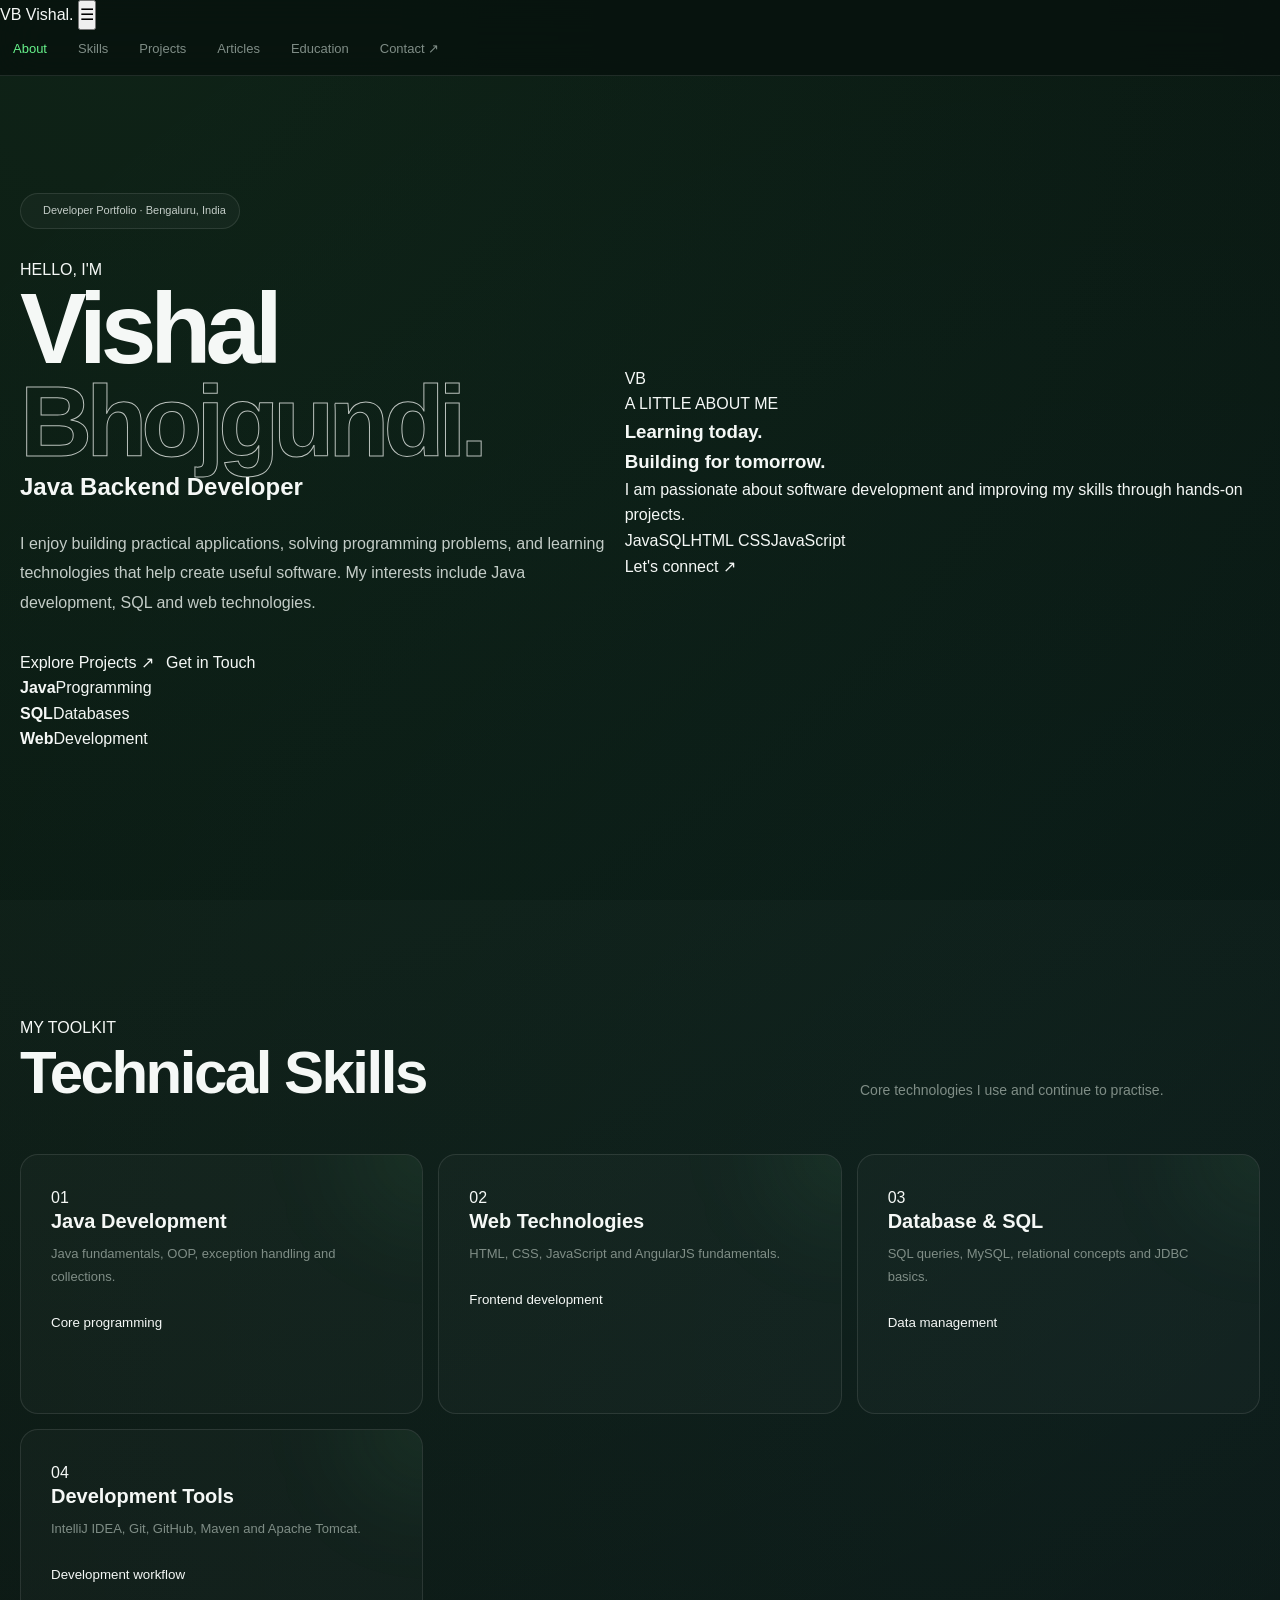
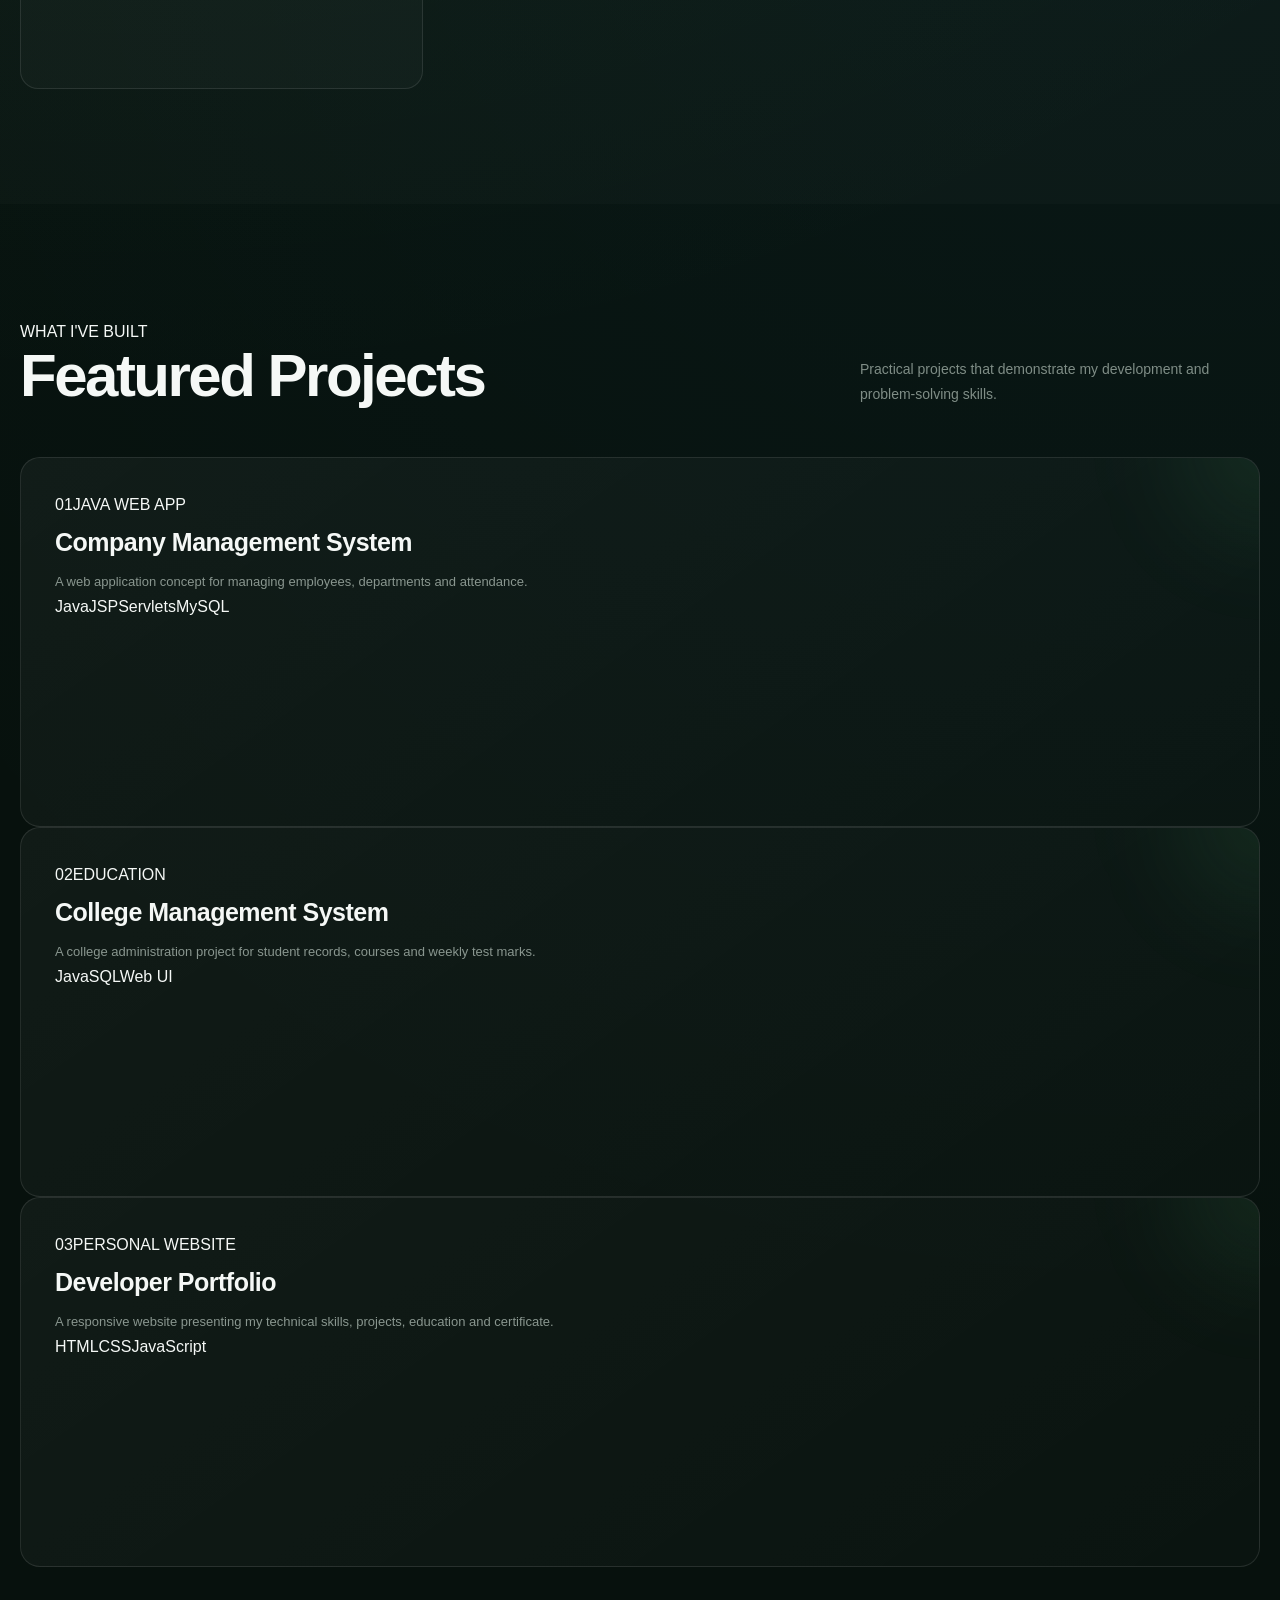
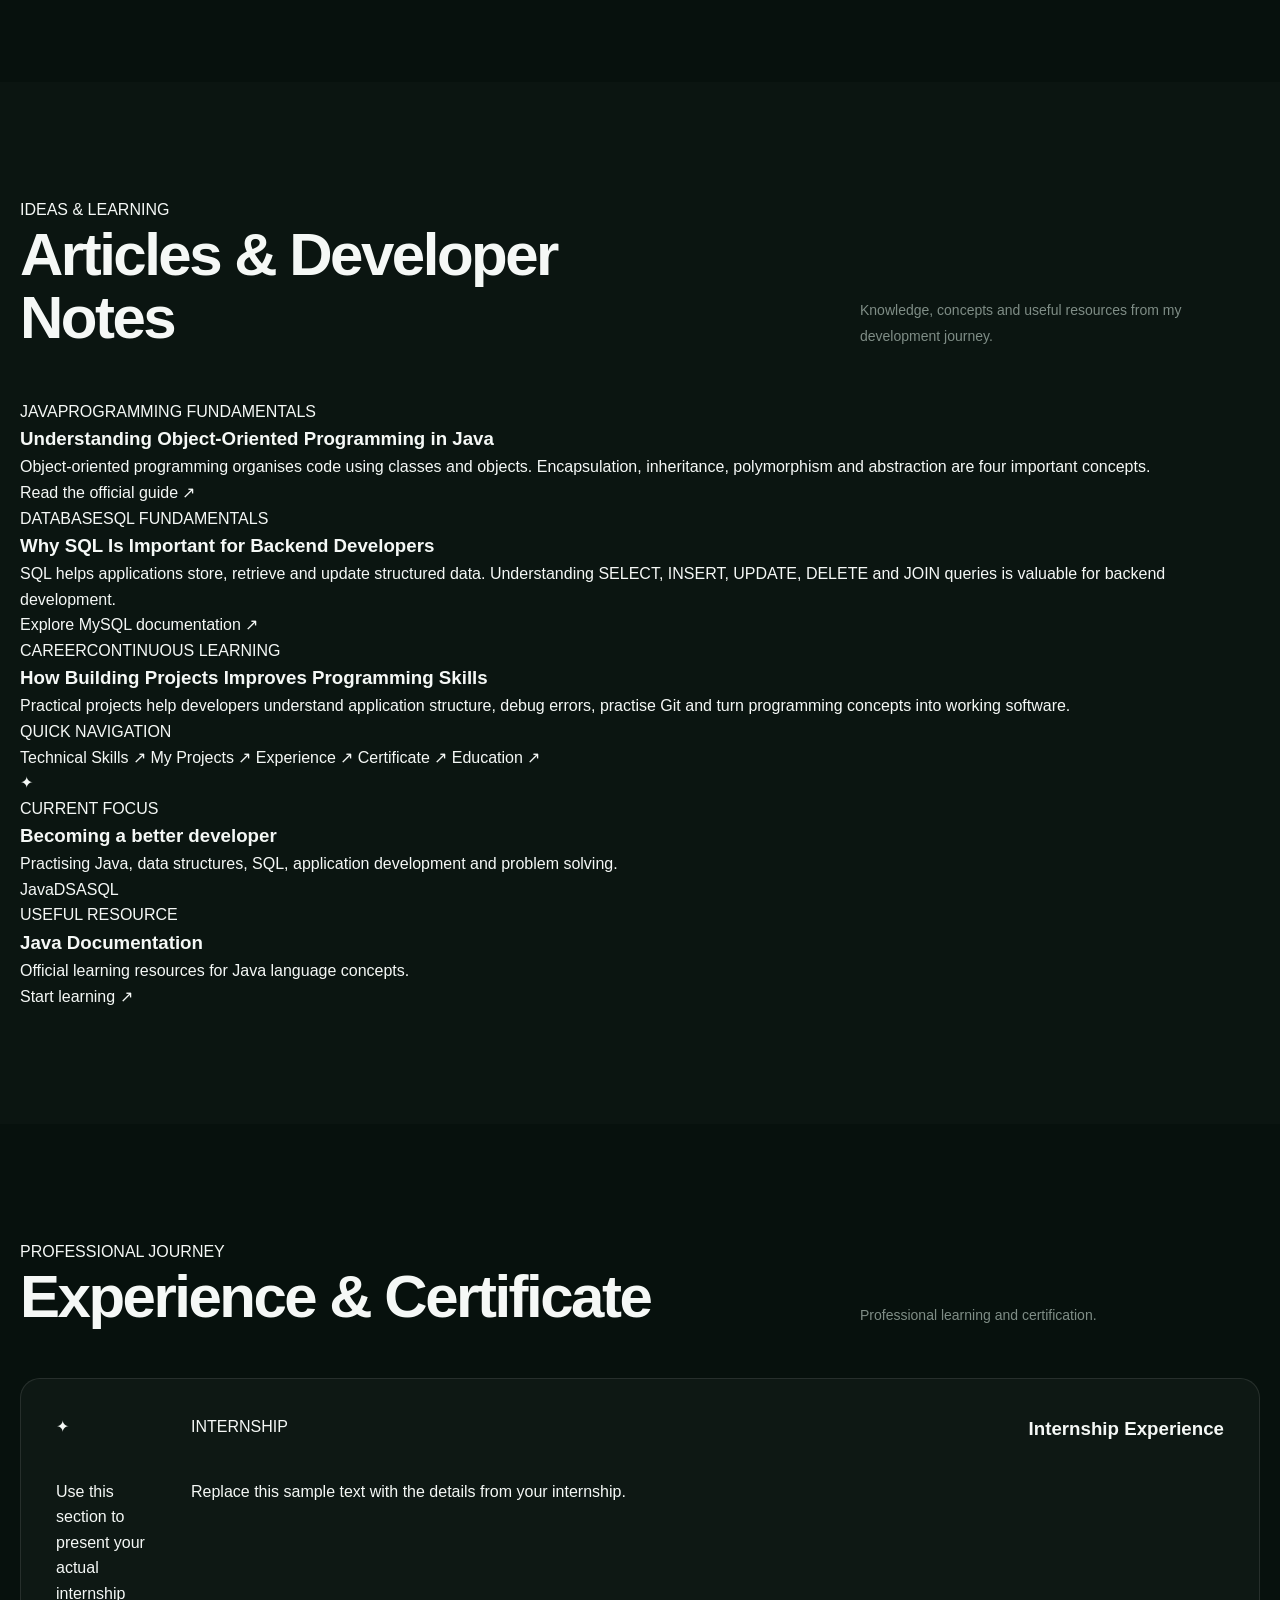
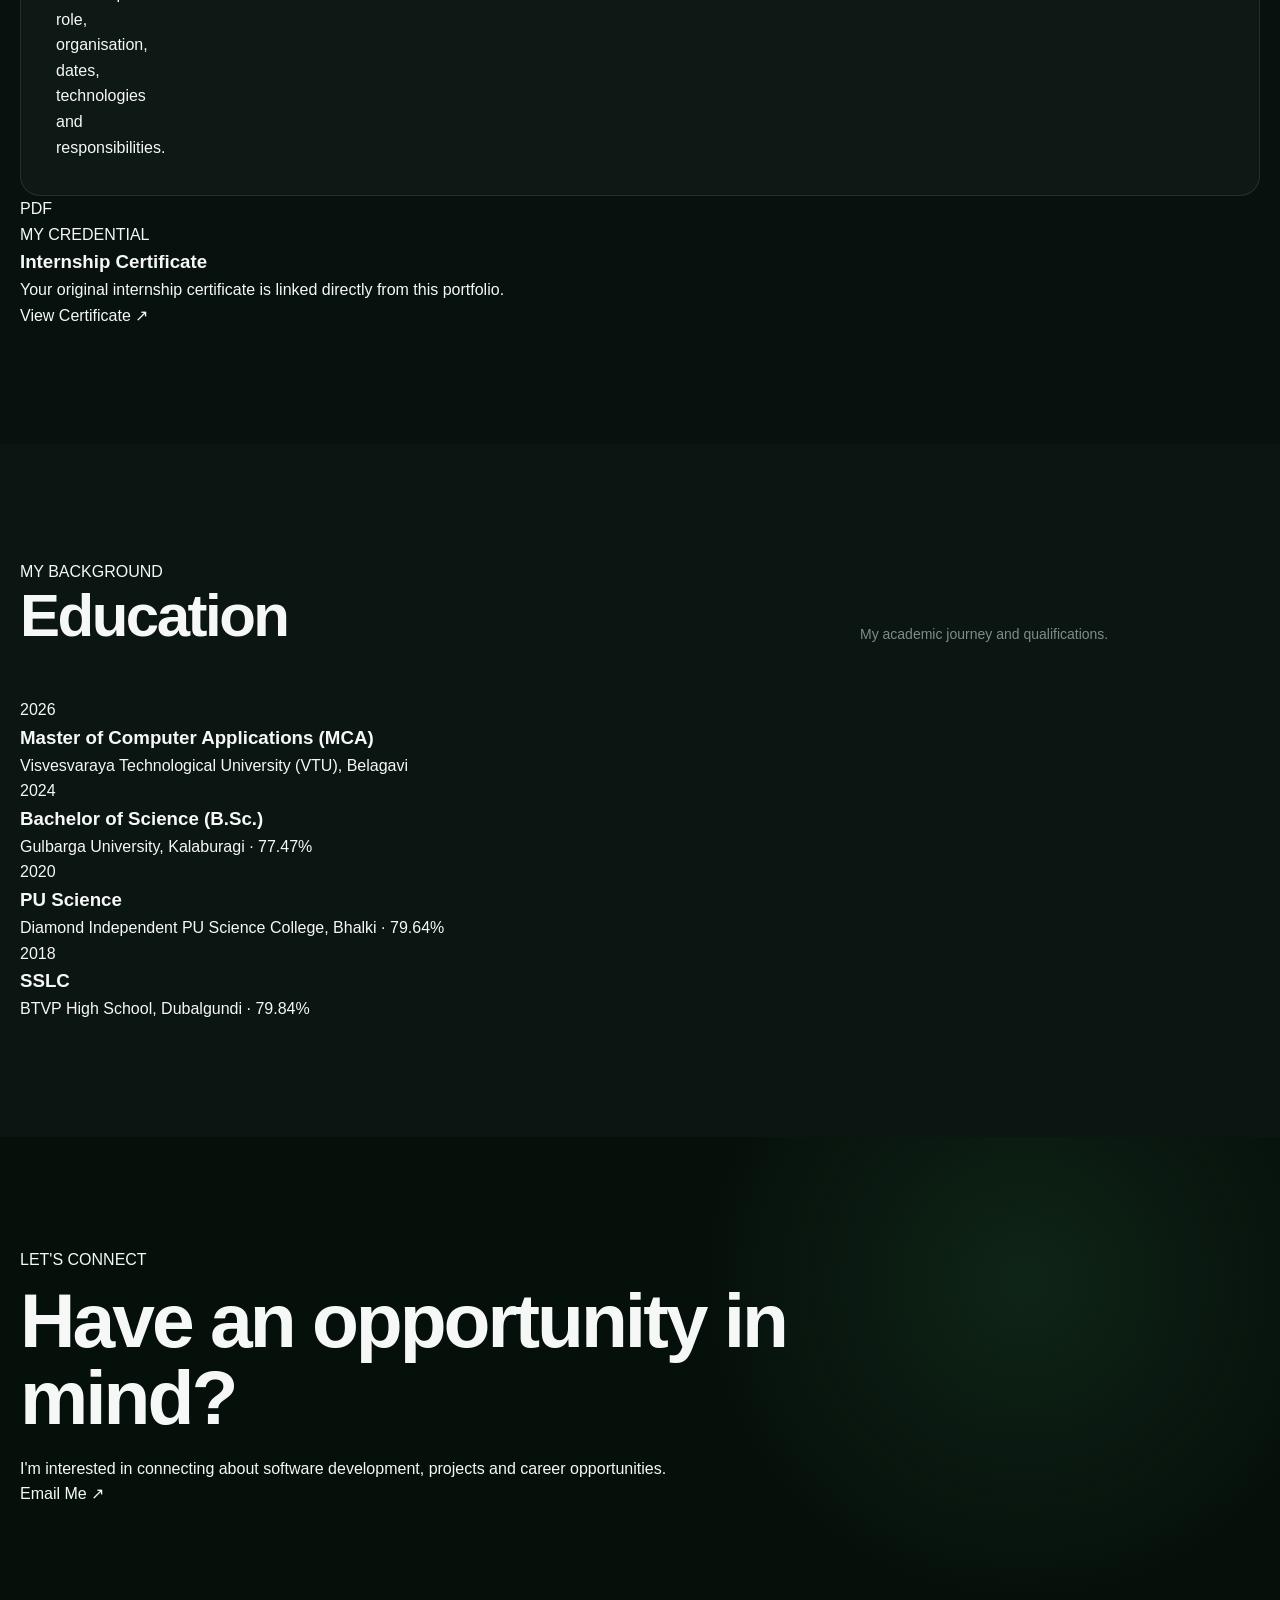
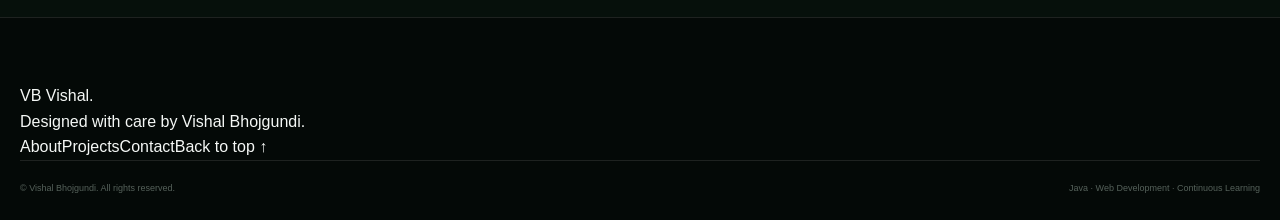
==== commit fe1bf229: "Converted to Professional UI design" ====
--- a/src/main/webapp/index.html
+++ b/src/main/webapp/index.html
@@ -1,1845 +1,283 @@
+
 <!DOCTYPE html>
 <html lang="en">
-
 <head>
-
-  <meta charset="UTF-8">
-
-  <meta name="viewport"
-        content="width=device-width, initial-scale=1.0">
-
-  <title>Vishal Bhojgundi | Java Developer</title>
-
-  <meta name="description"
-        content="Vishal Bhojgundi - Java Backend and Full Stack Developer Portfolio">
-
-  <link rel="preconnect"
-        href="https://fonts.googleapis.com">
-
-  <link rel="preconnect"
-        href="https://fonts.gstatic.com"
-        crossorigin>
-
-  <link href="https://fonts.googleapis.com/css2?family=DM+Sans:wght@400;500;600;700&family=Manrope:wght@400;500;600;700;800&family=Space+Grotesk:wght@400;500;600;700&display=swap"
-        rel="stylesheet">
-
-  <link rel="stylesheet"
-        href="style.css">
-
+    <meta charset="UTF-8">
+    <meta name="viewport" content="width=device-width, initial-scale=1.0">
+    <meta name="description" content="Vishal Bhojgundi's software developer portfolio, projects, skills and education.">
+    <title>Vishal Bhojgundi | Java Developer</title>
+    <link rel="stylesheet" href="style.css">
+    <script src="script.js" defer></script>
 </head>
-
-
 <body>
 
-
-<!-- =====================================================
-     BACKGROUND
-===================================================== -->
-
-<div class="page-background"></div>
-
-<div class="background-orb orb-one"></div>
-
-<div class="background-orb orb-two"></div>
-
-
-
-<!-- =====================================================
-     NAVIGATION
-===================================================== -->
-
-<nav class="navbar"
-     id="topbar">
-
-  <div class="nav-container">
-
-
-    <a href="#top"
-       class="brand">
-
-            <span class="brand-icon">
-                VB
-            </span>
-
-      <span class="brand-name">
-                Vishal<span>.</span>
-            </span>
-
-    </a>
-
-
-    <button class="nav-toggle"
-            id="navToggle"
-            aria-label="Open navigation"
-            aria-expanded="false">
-
-      <span></span>
-      <span></span>
-      <span></span>
-
-    </button>
-
-
-    <ul class="nav-links"
-        id="navLinks">
-
-      <li>
-        <a href="#profile">
-          About
-        </a>
-      </li>
-
-      <li>
-        <a href="#skills">
-          Skills
-        </a>
-      </li>
-
-      <li>
-        <a href="#case-file">
-          Projects
-        </a>
-      </li>
-
-      <li>
-        <a href="#internship">
-          Experience
-        </a>
-      </li>
-
-      <li>
-        <a href="#education">
-          Education
-        </a>
-      </li>
-
-      <li>
-        <a href="#contact">
-          Contact
-        </a>
-      </li>
-
-    </ul>
-
-
-    <a href="mailto:vishalbhojgundi2002@gmail.com"
-       class="nav-button">
-
-      Let's Talk
-
-      <span>↗</span>
-
-    </a>
-
-  </div>
-
-</nav>
-
-
-
-<!-- =====================================================
-     HERO
-===================================================== -->
-
-<header class="hero"
-        id="top">
-
-  <div class="hero-container">
-
-
-    <div class="hero-content">
-
-
-      <div class="availability">
-
-        <span class="availability-dot"></span>
-
-        Available for opportunities
-
-      </div>
-
-
-      <p class="hero-intro">
-        HELLO, I'M
-      </p>
-
-
-      <h1>
-
-        Vishal
-
-        <span>
-                    Bhojgundi
-                </span>
-
-      </h1>
-
-
-      <div class="hero-role">
-
-        Java Backend Developer
-
-        <span class="role-line"></span>
-
-        Full Stack Developer
-
-      </div>
-
-
-      <p class="hero-description">
-
-        I build reliable and practical web applications
-        using Java, Spring Boot, REST APIs and MySQL.
-        I enjoy turning real-world problems into clean
-        and scalable software solutions.
-
-      </p>
-
-
-      <div class="hero-buttons">
-
-        <a href="#case-file"
-           class="primary-button">
-
-          View My Work
-
-          <span>↗</span>
-
-        </a>
-
-
-        <a href="mailto:vishalbhojgundi2002@gmail.com"
-           class="secondary-button">
-
-          Contact Me
-
-        </a>
-
-      </div>
-
-
-      <div class="hero-details">
-
-
-        <div class="detail">
-
-                    <span>
-                        LOCATION
-                    </span>
-
-          <strong>
-            Bengaluru, India
-          </strong>
-
-        </div>
-
-
-        <div class="detail">
-
-                    <span>
-                        FOCUS
-                    </span>
-
-          <strong>
-            Java Backend
-          </strong>
-
-        </div>
-
-
-        <div class="detail">
-
-                    <span>
-                        STATUS
-                    </span>
-
-          <strong class="green-text">
-            Open to Work
-          </strong>
-
-        </div>
-
-
-      </div>
-
+<header class="header" id="home">
+    <div class="container navbar">
+        <a class="logo" href="#home"><span class="logo-icon">VB</span> Vishal<span class="blue">.</span></a>
+
+        <button class="menu-toggle" id="menuToggle" aria-label="Open navigation" aria-expanded="false">☰</button>
+
+        <nav class="nav-links" id="navLinks" aria-label="Main navigation">
+            <a href="#about">About</a>
+            <a href="#skills">Skills</a>
+            <a href="#projects">Projects</a>
+            <a href="#articles">Articles</a>
+            <a href="#education">Education</a>
+            <a class="nav-contact" href="#contact">Contact ↗</a>
+        </nav>
     </div>
-
-
-
-    <!-- HERO PROFILE -->
-
-    <div class="hero-visual">
-
-
-      <div class="profile-card">
-
-
-        <div class="profile-card-top">
-
-                    <span>
-                        DEVELOPER PROFILE
-                    </span>
-
-          <span class="online-indicator">
-                        ● ONLINE
-                    </span>
-
-        </div>
-
-
-        <div class="profile-avatar">
-          VB
-        </div>
-
-
-        <h2>
-          Vishal Bhojgundi
-        </h2>
-
-
-        <p>
-          Java Backend & Full Stack Developer
-        </p>
-
-
-        <div class="profile-location">
-
-                    <span>
-                        ⌖
-                    </span>
-
-          Bengaluru, Karnataka
-
-        </div>
-
-
-        <div class="profile-divider"></div>
-
-
-        <div class="profile-stack">
-
-                    <span>
-                        JAVA
-                    </span>
-
-          <span>
-                        SPRING BOOT
-                    </span>
-
-          <span>
-                        MYSQL
-                    </span>
-
-          <span>
-                        REST API
-                    </span>
-
-        </div>
-
-
-        <div class="profile-footer">
-
-                    <span>
-                        MCA · 2026
-                    </span>
-
-          <span>
-                        VB-01
-                    </span>
-
-        </div>
-
-      </div>
-
-
-      <div class="floating-card floating-one">
-
-                <span class="floating-icon">
-                    ☕
-                </span>
-
-        <div>
-
-          <strong>
-            Java
-          </strong>
-
-          <small>
-            Backend
-          </small>
-
-        </div>
-
-      </div>
-
-
-      <div class="floating-card floating-two">
-
-                <span class="floating-icon">
-                    DB
-                </span>
-
-        <div>
-
-          <strong>
-            MySQL
-          </strong>
-
-          <small>
-            Database
-          </small>
-
-        </div>
-
-      </div>
-
-
-      <div class="hero-grid-pattern"></div>
-
-
+</header>
+
+<main>
+    <!-- HERO -->
+    <section class="hero container" id="about">
+        <div class="hero-content">
+            <div class="availability"><span class="green-dot"></span> Developer Portfolio · Bengaluru, India</div>
+            <p class="eyebrow">HELLO, I'M</p>
+            <h1>Vishal<br><span class="blue">Bhojgundi.</span></h1>
+            <h2>Java Backend Developer</h2>
+            <p class="hero-description">
+                I enjoy building practical applications, solving programming problems,
+                and learning technologies that help create useful software.
+                My interests include Java development, SQL and web technologies.
+            </p>
+
+            <div class="hero-buttons">
+                <a href="#projects" class="button button-primary">Explore Projects ↗</a>
+                <a href="#contact" class="button button-secondary">Get in Touch</a>
+            </div>
+
+            <div class="hero-stats">
+                <div><strong>Java</strong><span>Programming</span></div>
+                <div><strong>SQL</strong><span>Databases</span></div>
+                <div><strong>Web</strong><span>Development</span></div>
+            </div>
+        </div>
+
+        <aside class="intro-card">
+            <div class="avatar">VB</div>
+            <span class="card-label">A LITTLE ABOUT ME</span>
+            <h3>Learning today.<br>Building for tomorrow.</h3>
+            <p>I am passionate about software development and improving my skills through hands-on projects.</p>
+            <div class="tags">
+                <span>Java</span><span>SQL</span><span>HTML</span>
+                <span>CSS</span><span>JavaScript</span>
+            </div>
+            <a href="#contact" class="text-link">Let's connect <span>↗</span></a>
+        </aside>
+    </section>
+
+    <!-- SKILLS -->
+    <section class="section container" id="skills">
+        <div class="section-heading">
+            <div><p class="eyebrow">MY TOOLKIT</p><h2>Technical Skills</h2></div>
+            <p>Core technologies I use and continue to practise.</p>
+        </div>
+
+        <div class="skills-grid">
+            <article class="card skill-card">
+                <div class="icon-box">01</div>
+                <h3>Java Development</h3>
+                <p>Java fundamentals, OOP, exception handling and collections.</p>
+                <div class="skill-line"><span style="width:78%"></span></div>
+                <small>Core programming</small>
+            </article>
+            <article class="card skill-card">
+                <div class="icon-box">02</div>
+                <h3>Web Technologies</h3>
+                <p>HTML, CSS, JavaScript and AngularJS fundamentals.</p>
+                <div class="skill-line"><span style="width:72%"></span></div>
+                <small>Frontend development</small>
+            </article>
+            <article class="card skill-card">
+                <div class="icon-box">03</div>
+                <h3>Database & SQL</h3>
+                <p>SQL queries, MySQL, relational concepts and JDBC basics.</p>
+                <div class="skill-line"><span style="width:70%"></span></div>
+                <small>Data management</small>
+            </article>
+            <article class="card skill-card">
+                <div class="icon-box">04</div>
+                <h3>Development Tools</h3>
+                <p>IntelliJ IDEA, Git, GitHub, Maven and Apache Tomcat.</p>
+                <div class="skill-line"><span style="width:72%"></span></div>
+                <small>Development workflow</small>
+            </article>
+        </div>
+    </section>
+
+    <!-- PROJECTS -->
+    <section class="section section-muted" id="projects">
+        <div class="container">
+            <div class="section-heading">
+                <div><p class="eyebrow">WHAT I'VE BUILT</p><h2>Featured Projects</h2></div>
+                <p>Practical projects that demonstrate my development and problem-solving skills.</p>
+            </div>
+
+            <div class="projects-grid">
+                <article class="card project-card">
+                    <div class="project-top"><span class="project-icon">01</span><span class="project-type">JAVA WEB APP</span></div>
+                    <h3>Company Management System</h3>
+                    <p>A web application concept for managing employees, departments and attendance.</p>
+                    <div class="tags"><span>Java</span><span>JSP</span><span>Servlets</span><span>MySQL</span></div>
+                </article>
+                <article class="card project-card">
+                    <div class="project-top"><span class="project-icon">02</span><span class="project-type">EDUCATION</span></div>
+                    <h3>College Management System</h3>
+                    <p>A college administration project for student records, courses and weekly test marks.</p>
+                    <div class="tags"><span>Java</span><span>SQL</span><span>Web UI</span></div>
+                </article>
+                <article class="card project-card">
+                    <div class="project-top"><span class="project-icon">03</span><span class="project-type">PERSONAL WEBSITE</span></div>
+                    <h3>Developer Portfolio</h3>
+                    <p>A responsive website presenting my technical skills, projects, education and certificate.</p>
+                    <div class="tags"><span>HTML</span><span>CSS</span><span>JavaScript</span></div>
+                </article>
+            </div>
+        </div>
+    </section>
+
+    <!-- ARTICLES WITH SIDEBAR -->
+    <section class="section container" id="articles">
+        <div class="section-heading">
+            <div><p class="eyebrow">IDEAS & LEARNING</p><h2>Articles & Developer Notes</h2></div>
+            <p>Knowledge, concepts and useful resources from my development journey.</p>
+        </div>
+
+        <div class="article-layout">
+            <div class="article-main">
+                <article class="card article-card">
+                    <div class="article-meta"><span>JAVA</span><span>PROGRAMMING FUNDAMENTALS</span></div>
+                    <h3>Understanding Object-Oriented Programming in Java</h3>
+                    <p>Object-oriented programming organises code using classes and objects. Encapsulation, inheritance, polymorphism and abstraction are four important concepts.</p>
+                    <a class="text-link" href="https://docs.oracle.com/javase/tutorial/java/concepts/" target="_blank" rel="noopener noreferrer">Read the official guide ↗</a>
+                </article>
+
+                <article class="card article-card">
+                    <div class="article-meta"><span>DATABASE</span><span>SQL FUNDAMENTALS</span></div>
+                    <h3>Why SQL Is Important for Backend Developers</h3>
+                    <p>SQL helps applications store, retrieve and update structured data. Understanding SELECT, INSERT, UPDATE, DELETE and JOIN queries is valuable for backend development.</p>
+                    <a class="text-link" href="https://dev.mysql.com/doc/" target="_blank" rel="noopener noreferrer">Explore MySQL documentation ↗</a>
+                </article>
+
+                <article class="card article-card">
+                    <div class="article-meta"><span>CAREER</span><span>CONTINUOUS LEARNING</span></div>
+                    <h3>How Building Projects Improves Programming Skills</h3>
+                    <p>Practical projects help developers understand application structure, debug errors, practise Git and turn programming concepts into working software.</p>
+                </article>
+            </div>
+
+            <aside class="sidebar">
+                <div class="card sidebar-card">
+                    <p class="sidebar-title">QUICK NAVIGATION</p>
+                    <a href="#skills">Technical Skills <span>↗</span></a>
+                    <a href="#projects">My Projects <span>↗</span></a>
+                    <a href="#experience">Experience <span>↗</span></a>
+                    <a href="#certificate">Certificate <span>↗</span></a>
+                    <a href="#education">Education <span>↗</span></a>
+                </div>
+
+                <div class="card sidebar-card focus-card">
+                    <div class="focus-icon">✦</div>
+                    <p class="sidebar-title">CURRENT FOCUS</p>
+                    <h3>Becoming a better developer</h3>
+                    <p>Practising Java, data structures, SQL, application development and problem solving.</p>
+                    <div class="tags"><span>Java</span><span>DSA</span><span>SQL</span></div>
+                </div>
+
+                <div class="card sidebar-card">
+                    <p class="sidebar-title">USEFUL RESOURCE</p>
+                    <h3>Java Documentation</h3>
+                    <p>Official learning resources for Java language concepts.</p>
+                    <a class="text-link" href="https://dev.java/learn/" target="_blank" rel="noopener noreferrer">Start learning ↗</a>
+                </div>
+            </aside>
+        </div>
+    </section>
+
+    <!-- EXPERIENCE AND CERTIFICATE -->
+    <section class="section section-muted" id="experience">
+        <div class="container">
+            <div class="section-heading">
+                <div><p class="eyebrow">PROFESSIONAL JOURNEY</p><h2>Experience & Certificate</h2></div>
+                <p>Professional learning and certification.</p>
+            </div>
+
+            <div class="experience-grid">
+                <article class="card experience-card">
+                    <div class="icon-box">✦</div>
+                    <p class="eyebrow">INTERNSHIP</p>
+                    <h3>Internship Experience</h3>
+                    <p>Use this section to present your actual internship role, organisation, dates, technologies and responsibilities.</p>
+                    <p class="note">Replace this sample text with the details from your internship.</p>
+                </article>
+
+                <article class="card certificate-card" id="certificate">
+                    <div class="pdf-icon">PDF</div>
+                    <div>
+                        <p class="eyebrow">MY CREDENTIAL</p>
+                        <h3>Internship Certificate</h3>
+                        <p>Your original internship certificate is linked directly from this portfolio.</p>
+                        <a class="button button-primary certificate-button"
+                           href="certificates/internship-certificate.pdf"
+                           target="_blank" rel="noopener noreferrer">View Certificate ↗</a>
+                    </div>
+                </article>
+            </div>
+        </div>
+    </section>
+
+    <!-- EDUCATION -->
+    <section class="section container" id="education">
+        <div class="section-heading">
+            <div><p class="eyebrow">MY BACKGROUND</p><h2>Education</h2></div>
+            <p>My academic journey and qualifications.</p>
+        </div>
+
+        <div class="timeline">
+            <article class="timeline-item">
+                <span class="timeline-year">2026</span>
+                <div><h3>Master of Computer Applications (MCA)</h3><p>Visvesvaraya Technological University (VTU), Belagavi</p></div>
+            </article>
+            <article class="timeline-item">
+                <span class="timeline-year">2024</span>
+                <div><h3>Bachelor of Science (B.Sc.)</h3><p>Gulbarga University, Kalaburagi · 77.47%</p></div>
+            </article>
+            <article class="timeline-item">
+                <span class="timeline-year">2020</span>
+                <div><h3>PU Science</h3><p>Diamond Independent PU Science College, Bhalki · 79.64%</p></div>
+            </article>
+            <article class="timeline-item">
+                <span class="timeline-year">2018</span>
+                <div><h3>SSLC</h3><p>BTVP High School, Dubalgundi · 79.84%</p></div>
+            </article>
+        </div>
+    </section>
+
+    <!-- CONTACT -->
+    <section class="contact-section" id="contact">
+        <div class="container contact-content">
+            <div>
+                <p class="eyebrow">LET'S CONNECT</p>
+                <h2>Have an opportunity in mind?</h2>
+                <p>I'm interested in connecting about software development, projects and career opportunities.</p>
+            </div>
+            <a class="button button-light" href="mailto:YOUR_EMAIL@example.com">Email Me ↗</a>
+        </div>
+    </section>
+</main>
+
+<footer class="footer">
+    <div class="container footer-main">
+        <a class="logo footer-logo" href="#home"><span class="logo-icon">VB</span> Vishal<span class="blue">.</span></a>
+        <p>Designed with care by Vishal Bhojgundi.</p>
+        <div class="footer-links"><a href="#about">About</a><a href="#projects">Projects</a><a href="#contact">Contact</a><a href="#home">Back to top ↑</a></div>
     </div>
-
-  </div>
-
-
-  <div class="scroll-hint">
-
-    <span></span>
-
-    Scroll to explore
-
-  </div>
-
-</header>
-
-
-
-<main>
-
-
-  <!-- =====================================================
-       ABOUT
-  ===================================================== -->
-
-  <section class="section"
-           id="profile">
-
-    <div class="section-container">
-
-
-      <div class="section-heading">
-
-
-        <div>
-
-                <span class="section-kicker">
-                    01 — ABOUT ME
-                </span>
-
-          <h2>
-
-            Building software
-            <span>
-                        with purpose.
-                    </span>
-
-          </h2>
-
-        </div>
-
-
-        <p>
-
-          A motivated MCA graduate focused on
-          backend development and practical
-          software engineering.
-
-        </p>
-
-
-      </div>
-
-
-
-      <div class="about-grid">
-
-
-        <article class="about-main-card">
-
-          <div class="card-number">
-            01
-          </div>
-
-          <h3>
-            A little about me
-          </h3>
-
-
-          <p>
-
-            I am an MCA graduate with a strong
-            foundation in Java, Object-Oriented
-            Programming, SQL, MySQL, Servlets,
-            JSP and Spring Boot.
-
-          </p>
-
-
-          <p>
-
-            I enjoy understanding how applications
-            work behind the screen — from database
-            design and authentication to APIs and
-            frontend integration.
-
-          </p>
-
-
-          <p>
-
-            My goal is to begin my professional
-            career as a Java Backend or Full Stack
-            Developer and continuously improve
-            through real-world development.
-
-          </p>
-
-        </article>
-
-
-
-        <div class="about-side">
-
-
-          <div class="mini-card">
-
-                    <span>
-                        EDUCATION
-                    </span>
-
-            <strong>
-              MCA
-            </strong>
-
-            <small>
-              VTU · 2026
-            </small>
-
-          </div>
-
-
-          <div class="mini-card">
-
-                    <span>
-                        LOCATION
-                    </span>
-
-            <strong>
-              Bengaluru
-            </strong>
-
-            <small>
-              Karnataka, India
-            </small>
-
-          </div>
-
-
-          <div class="mini-card">
-
-                    <span>
-                        SPECIALIZATION
-                    </span>
-
-            <strong>
-              Java Backend
-            </strong>
-
-            <small>
-              Spring Boot · REST API
-            </small>
-
-          </div>
-
-
-          <div class="mini-card">
-
-                    <span>
-                        DATABASE
-                    </span>
-
-            <strong>
-              MySQL
-            </strong>
-
-            <small>
-              SQL · JDBC · DBMS
-            </small>
-
-          </div>
-
-
-        </div>
-
-      </div>
-
+    <div class="container footer-bottom">
+        <span>© <span id="year"></span> Vishal Bhojgundi. All rights reserved.</span>
+        <span>Java · Web Development · Continuous Learning</span>
     </div>
-
-  </section>
-
-
-
-  <!-- =====================================================
-       SKILLS
-  ===================================================== -->
-
-  <section class="section skills-section"
-           id="skills">
-
-    <div class="section-container">
-
-
-      <div class="section-heading">
-
-
-        <div>
-
-                <span class="section-kicker">
-                    02 — SKILLS
-                </span>
-
-          <h2>
-
-            My technical
-            <span>
-                        toolkit.
-                    </span>
-
-          </h2>
-
-        </div>
-
-
-        <p>
-
-          Technologies and concepts I have
-          learned and practiced through
-          projects and internship experience.
-
-        </p>
-
-
-      </div>
-
-
-
-      <div class="skills-grid">
-
-
-        <article class="skill-card">
-
-          <div class="skill-icon">
-            JV
-          </div>
-
-          <span class="skill-number">
-                    01
-                </span>
-
-          <h3>
-            Java
-          </h3>
-
-          <p>
-
-            Core Java, OOP, Collections,
-            Exception Handling and JDBC.
-
-          </p>
-
-          <div class="skill-tags">
-
-                    <span>
-                        Java
-                    </span>
-
-            <span>
-                        OOP
-                    </span>
-
-            <span>
-                        JDBC
-                    </span>
-
-          </div>
-
-        </article>
-
-
-
-        <article class="skill-card">
-
-          <div class="skill-icon">
-            SB
-          </div>
-
-          <span class="skill-number">
-                    02
-                </span>
-
-          <h3>
-            Spring Boot
-          </h3>
-
-          <p>
-
-            Backend applications, REST APIs,
-            authentication and application
-            architecture.
-
-          </p>
-
-          <div class="skill-tags">
-
-                    <span>
-                        Spring Boot
-                    </span>
-
-            <span>
-                        REST
-                    </span>
-
-            <span>
-                        JWT
-                    </span>
-
-          </div>
-
-        </article>
-
-
-
-        <article class="skill-card">
-
-          <div class="skill-icon">
-            DB
-          </div>
-
-          <span class="skill-number">
-                    03
-                </span>
-
-          <h3>
-            Database
-          </h3>
-
-          <p>
-
-            SQL queries, relational database
-            design, MySQL and JDBC connectivity.
-
-          </p>
-
-          <div class="skill-tags">
-
-                    <span>
-                        MySQL
-                    </span>
-
-            <span>
-                        SQL
-                    </span>
-
-            <span>
-                        DBMS
-                    </span>
-
-          </div>
-
-        </article>
-
-
-
-        <article class="skill-card">
-
-          <div class="skill-icon">
-            &lt;/&gt;
-          </div>
-
-          <span class="skill-number">
-                    04
-                </span>
-
-          <h3>
-            Web Development
-          </h3>
-
-          <p>
-
-            Responsive interfaces and
-            frontend-backend integration.
-
-          </p>
-
-          <div class="skill-tags">
-
-                    <span>
-                        HTML
-                    </span>
-
-            <span>
-                        CSS
-                    </span>
-
-            <span>
-                        JavaScript
-                    </span>
-
-          </div>
-
-        </article>
-
-
-
-        <article class="skill-card">
-
-          <div class="skill-icon">
-            SV
-          </div>
-
-          <span class="skill-number">
-                    05
-                </span>
-
-          <h3>
-            Servlets & JSP
-          </h3>
-
-          <p>
-
-            Java web applications using
-            Servlets, JSP, sessions and MVC.
-
-          </p>
-
-          <div class="skill-tags">
-
-                    <span>
-                        Servlet
-                    </span>
-
-            <span>
-                        JSP
-                    </span>
-
-            <span>
-                        Tomcat
-                    </span>
-
-          </div>
-
-        </article>
-
-
-
-        <article class="skill-card">
-
-          <div class="skill-icon">
-            GT
-          </div>
-
-          <span class="skill-number">
-                    06
-                </span>
-
-          <h3>
-            Development Tools
-          </h3>
-
-          <p>
-
-            Tools used for development,
-            version control and application
-            management.
-
-          </p>
-
-          <div class="skill-tags">
-
-                    <span>
-                        Git
-                    </span>
-
-            <span>
-                        GitHub
-                    </span>
-
-            <span>
-                        Maven
-                    </span>
-
-          </div>
-
-        </article>
-
-
-      </div>
-
-    </div>
-
-  </section>
-
-
-
-  <!-- =====================================================
-       PROJECTS
-  ===================================================== -->
-
-  <section class="section"
-           id="case-file">
-
-    <div class="section-container">
-
-
-      <div class="section-heading">
-
-
-        <div>
-
-                <span class="section-kicker">
-                    03 — PROJECTS
-                </span>
-
-          <h2>
-
-            Things I have
-            <span>
-                        built.
-                    </span>
-
-          </h2>
-
-        </div>
-
-
-        <p>
-
-          Practical applications created to
-          solve real-world problems and
-          strengthen my development skills.
-
-        </p>
-
-
-      </div>
-
-
-
-      <!-- PROJECT GRID -->
-
-      <div class="project-grid">
-
-
-        <!-- ==========================================
-             PROJECT 01
-        =========================================== -->
-
-        <article class="project-card">
-
-
-          <div class="project-card-number">
-            01
-          </div>
-
-
-          <span class="project-small-label">
-                    JAVA FULL STACK
-                </span>
-
-
-          <h3>
-            Online Voting System
-          </h3>
-
-
-          <p>
-
-            A Java full-stack application designed
-            to manage voters, candidates and
-            election results with secure
-            authentication and role-based access.
-
-          </p>
-
-
-          <div class="project-card-tags">
-
-                    <span>
-                        Java
-                    </span>
-
-            <span>
-                        Spring Boot
-                    </span>
-
-            <span>
-                        MySQL
-                    </span>
-
-            <span>
-                        JWT
-                    </span>
-
-            <span>
-                        REST API
-                    </span>
-
-          </div>
-
-
-        </article>
-
-
-
-        <!-- ==========================================
-             PROJECT 02
-        =========================================== -->
-
-        <article class="project-card">
-
-
-          <div class="project-card-number">
-            02
-          </div>
-
-
-          <span class="project-small-label">
-                    JAVA WEB APPLICATION
-                </span>
-
-
-          <h3>
-            Employee Management System
-          </h3>
-
-
-          <p>
-
-            Java web application for managing
-            employee records with CRUD operations,
-            administrator access and MySQL
-            database integration.
-
-          </p>
-
-
-          <div class="project-card-tags">
-
-                    <span>
-                        Java
-                    </span>
-
-            <span>
-                        Servlet
-                    </span>
-
-            <span>
-                        JSP
-                    </span>
-
-            <span>
-                        MySQL
-                    </span>
-
-          </div>
-
-
-        </article>
-
-
-
-        <!-- ==========================================
-             PROJECT 03
-        =========================================== -->
-
-        <article class="project-card">
-
-
-          <div class="project-card-number">
-            03
-          </div>
-
-
-          <span class="project-small-label">
-                    COLLEGE MANAGEMENT
-                </span>
-
-
-          <h3>
-            College Management System
-          </h3>
-
-
-          <p>
-
-            Management application for students,
-            courses and weekly tests with
-            role-based access for staff and admin.
-
-          </p>
-
-
-          <div class="project-card-tags">
-
-                    <span>
-                        Java
-                    </span>
-
-            <span>
-                        JSP
-                    </span>
-
-            <span>
-                        Servlet
-                    </span>
-
-            <span>
-                        MySQL
-                    </span>
-
-          </div>
-
-
-        </article>
-
-
-      </div>
-
-    </div>
-
-  </section>
-
-
-
-  <!-- =====================================================
-       INTERNSHIP
-  ===================================================== -->
-
-  <section class="section experience-section"
-           id="internship">
-
-    <div class="section-container">
-
-
-      <div class="section-heading">
-
-
-        <div>
-
-                <span class="section-kicker">
-                    04 — EXPERIENCE
-                </span>
-
-          <h2>
-
-            Learning through
-            <span>
-                        experience.
-                    </span>
-
-          </h2>
-
-        </div>
-
-
-        <p>
-
-          Practical development exposure
-          gained through internship work.
-
-        </p>
-
-
-      </div>
-
-
-
-      <article class="experience-card">
-
-
-        <div class="experience-company">
-
-          <div class="company-logo">
-            NC
-          </div>
-
-          <span>
-                    03 MONTHS
-                </span>
-
-        </div>
-
-
-        <div class="experience-main">
-
-
-                <span class="experience-label">
-                    JAVA FULL STACK INTERNSHIP
-                </span>
-
-
-          <h3>
-            Nexus Core Innovations
-          </h3>
-
-
-          <p class="experience-location">
-            Bengaluru
-          </p>
-
-
-          <p class="experience-description">
-
-            Worked on Java full-stack development
-            with practical exposure to backend
-            programming, database integration and
-            web application development.
-
-          </p>
-
-
-          <div class="experience-tags">
-
-                    <span>
-                        Java
-                    </span>
-
-            <span>
-                        Spring Boot
-                    </span>
-
-            <span>
-                        MySQL
-                    </span>
-
-            <span>
-                        HTML
-                    </span>
-
-            <span>
-                        CSS
-                    </span>
-
-            <span>
-                        JavaScript
-                    </span>
-
-          </div>
-
-
-        </div>
-
-
-        <div class="experience-action">
-
-          <button
-                  type="button"
-                  id="viewCertificateBtn"
-                  class="primary-button">
-
-            View Certificate
-
-            <span>
-                        ↗
-                    </span>
-
-          </button>
-
-        </div>
-
-
-      </article>
-
-    </div>
-
-  </section>
-
-
-
-  <!-- =====================================================
-       EDUCATION
-  ===================================================== -->
-
-  <section class="section"
-           id="education">
-
-    <div class="section-container">
-
-
-      <div class="section-heading">
-
-
-        <div>
-
-                <span class="section-kicker">
-                    05 — EDUCATION
-                </span>
-
-          <h2>
-
-            Academic
-            <span>
-                        journey.
-                    </span>
-
-          </h2>
-
-        </div>
-
-
-        <p>
-
-          My academic foundation in computer
-          science and software development.
-
-        </p>
-
-
-      </div>
-
-
-
-      <div class="education-timeline">
-
-
-        <article class="education-item current">
-
-
-          <div class="education-year">
-            2026
-          </div>
-
-
-          <div class="timeline-dot"></div>
-
-
-          <div class="education-content">
-
-                    <span>
-                        POST GRADUATION
-                    </span>
-
-            <h3>
-              Master of Computer Applications
-            </h3>
-
-            <p>
-              University BDT College of Engineering,
-              Davanagere — VTU
-            </p>
-
-          </div>
-
-
-          <strong class="education-score">
-            MCA
-          </strong>
-
-
-        </article>
-
-
-
-        <article class="education-item">
-
-
-          <div class="education-year">
-            2024
-          </div>
-
-
-          <div class="timeline-dot"></div>
-
-
-          <div class="education-content">
-
-                    <span>
-                        GRADUATION
-                    </span>
-
-            <h3>
-              Bachelor of Science
-            </h3>
-
-            <p>
-              Gulbarga University, Kalaburagi
-            </p>
-
-          </div>
-
-
-          <strong class="education-score">
-            77.47%
-          </strong>
-
-
-        </article>
-
-
-
-        <article class="education-item">
-
-
-          <div class="education-year">
-            2020
-          </div>
-
-
-          <div class="timeline-dot"></div>
-
-
-          <div class="education-content">
-
-                    <span>
-                        12TH STANDARD
-                    </span>
-
-            <h3>
-              Science
-            </h3>
-
-            <p>
-              Diamond Independent PU Science College,
-              Bhalki
-            </p>
-
-          </div>
-
-
-          <strong class="education-score">
-            79.64%
-          </strong>
-
-
-        </article>
-
-
-
-        <article class="education-item">
-
-
-          <div class="education-year">
-            2018
-          </div>
-
-
-          <div class="timeline-dot"></div>
-
-
-          <div class="education-content">
-
-                    <span>
-                        10TH STANDARD
-                    </span>
-
-            <h3>
-              Secondary School
-            </h3>
-
-            <p>
-              BTVP High School, Dubalgundi
-            </p>
-
-          </div>
-
-
-          <strong class="education-score">
-            79.84%
-          </strong>
-
-
-        </article>
-
-
-      </div>
-
-
-
-      <div class="languages">
-
-
-            <span>
-                LANGUAGES
-            </span>
-
-
-        <div>
-
-                <span>
-                    English
-                </span>
-
-          <span>
-                    Kannada
-                </span>
-
-          <span>
-                    Hindi
-                </span>
-
-        </div>
-
-
-      </div>
-
-    </div>
-
-  </section>
-
-
-
-  <!-- =====================================================
-       CONTACT
-  ===================================================== -->
-
-  <section class="contact-section"
-           id="contact">
-
-    <div class="contact-container">
-
-
-      <div class="contact-content">
-
-
-            <span class="section-kicker">
-                06 — CONTACT
-            </span>
-
-
-        <h2>
-
-          Let's build something
-          <span>
-                    useful.
-                </span>
-
-        </h2>
-
-
-        <p>
-
-          I'm open to Java backend, full-stack
-          and software developer opportunities.
-
-          If you have an interesting project or
-          opportunity, let's connect.
-
-        </p>
-
-
-        <a href="mailto:vishalbhojgundi2002@gmail.com"
-           class="contact-button">
-
-          Start a conversation
-
-          <span>
-                    ↗
-                </span>
-
-        </a>
-
-
-      </div>
-
-
-      <div class="contact-decoration">
-
-        <div class="contact-circle">
-
-                <span>
-                    VB
-                </span>
-
-        </div>
-
-      </div>
-
-
-    </div>
-
-  </section>
-
-
-
-  <!-- =====================================================
-       FOOTER
-  ===================================================== -->
-
-  <footer class="footer">
-
-    <div class="footer-container">
-
-
-      <div class="footer-top">
-
-
-        <div class="footer-brand">
-
-
-          <a href="#top"
-             class="brand">
-
-                    <span class="brand-icon">
-                        VB
-                    </span>
-
-            <span class="brand-name">
-                        Vishal<span>.</span>
-                    </span>
-
-          </a>
-
-
-          <p>
-
-            Java Backend & Full Stack Developer
-            building practical software solutions.
-
-          </p>
-
-
-        </div>
-
-
-
-        <div class="footer-column">
-
-          <h4>
-            NAVIGATION
-          </h4>
-
-          <a href="#profile">
-            About
-          </a>
-
-          <a href="#skills">
-            Skills
-          </a>
-
-          <a href="#case-file">
-            Projects
-          </a>
-
-          <a href="#education">
-            Education
-          </a>
-
-        </div>
-
-
-
-        <div class="footer-column">
-
-          <h4>
-            CONNECT
-          </h4>
-
-          <a href="mailto:vishalbhojgundi2002@gmail.com">
-            Email
-          </a>
-
-          <a href="https://github.com/vishalbhojgundi"
-             target="_blank"
-             rel="noopener">
-
-            GitHub
-
-          </a>
-
-          <a href="https://www.linkedin.com/in/vishalbhojgundi"
-             target="_blank"
-             rel="noopener">
-
-            LinkedIn
-
-          </a>
-
-        </div>
-
-
-
-        <div class="footer-column">
-
-          <h4>
-            LOCATION
-          </h4>
-
-          <span>
-                    Bengaluru
-                </span>
-
-          <span>
-                    Karnataka, India
-                </span>
-
-          <span class="green-text">
-                    Open to Work
-                </span>
-
-        </div>
-
-
-      </div>
-
-
-
-      <div class="footer-bottom">
-
-            <span>
-                © 2026 Vishal Bhojgundi
-            </span>
-
-        <span>
-                Designed & Built with Java + Web
-            </span>
-
-        <a href="#top">
-          Back to top ↑
-        </a>
-
-      </div>
-
-
-    </div>
-
-  </footer>
-
-
-</main>
-
-
-
-<!-- =====================================================
-     CERTIFICATE MODAL
-===================================================== -->
-
-<div class="certificate-modal"
-     id="certificateModal">
-
-
-  <div class="certificate-modal-box">
-
-
-    <button type="button"
-            class="certificate-modal-close"
-            id="closeCertificateModal">
-
-      ×
-
-    </button>
-
-
-    <span class="section-kicker">
-            CERTIFICATE
-        </span>
-
-
-    <h2>
-      View Internship Certificate
-    </h2>
-
-
-    <p class="certificate-modal-text">
-
-      Please enter your details before
-      viewing the internship certificate.
-
-    </p>
-
-
-    <form id="certificateViewerForm">
-
-
-      <div class="certificate-form-group">
-
-        <label for="viewerName">
-          YOUR NAME
-        </label>
-
-        <input
-                type="text"
-                id="viewerName"
-                name="name"
-                placeholder="Enter your name"
-                required>
-
-      </div>
-
-
-      <div class="certificate-form-group">
-
-        <label for="viewerGender">
-          GENDER
-        </label>
-
-        <select
-                id="viewerGender"
-                name="gender"
-                required>
-
-          <option value="">
-            Select Gender
-          </option>
-
-          <option value="Male">
-            Male
-          </option>
-
-          <option value="Female">
-            Female
-          </option>
-
-          <option value="Other">
-            Other
-          </option>
-
-          <option value="Prefer not to say">
-            Prefer not to say
-          </option>
-
-        </select>
-
-      </div>
-
-
-      <button
-              type="submit"
-              class="primary-button certificate-submit-btn">
-
-        Submit & View Certificate
-
-        <span>
-                    ↗
-                </span>
-
-      </button>
-
-
-      <p id="certificateMessage"
-         class="certificate-message">
-      </p>
-
-
-    </form>
-
-  </div>
-
-</div>
-
-
-
-<script src="script.js"></script>
+</footer>
 
 </body>
-
-</html>+</html>
